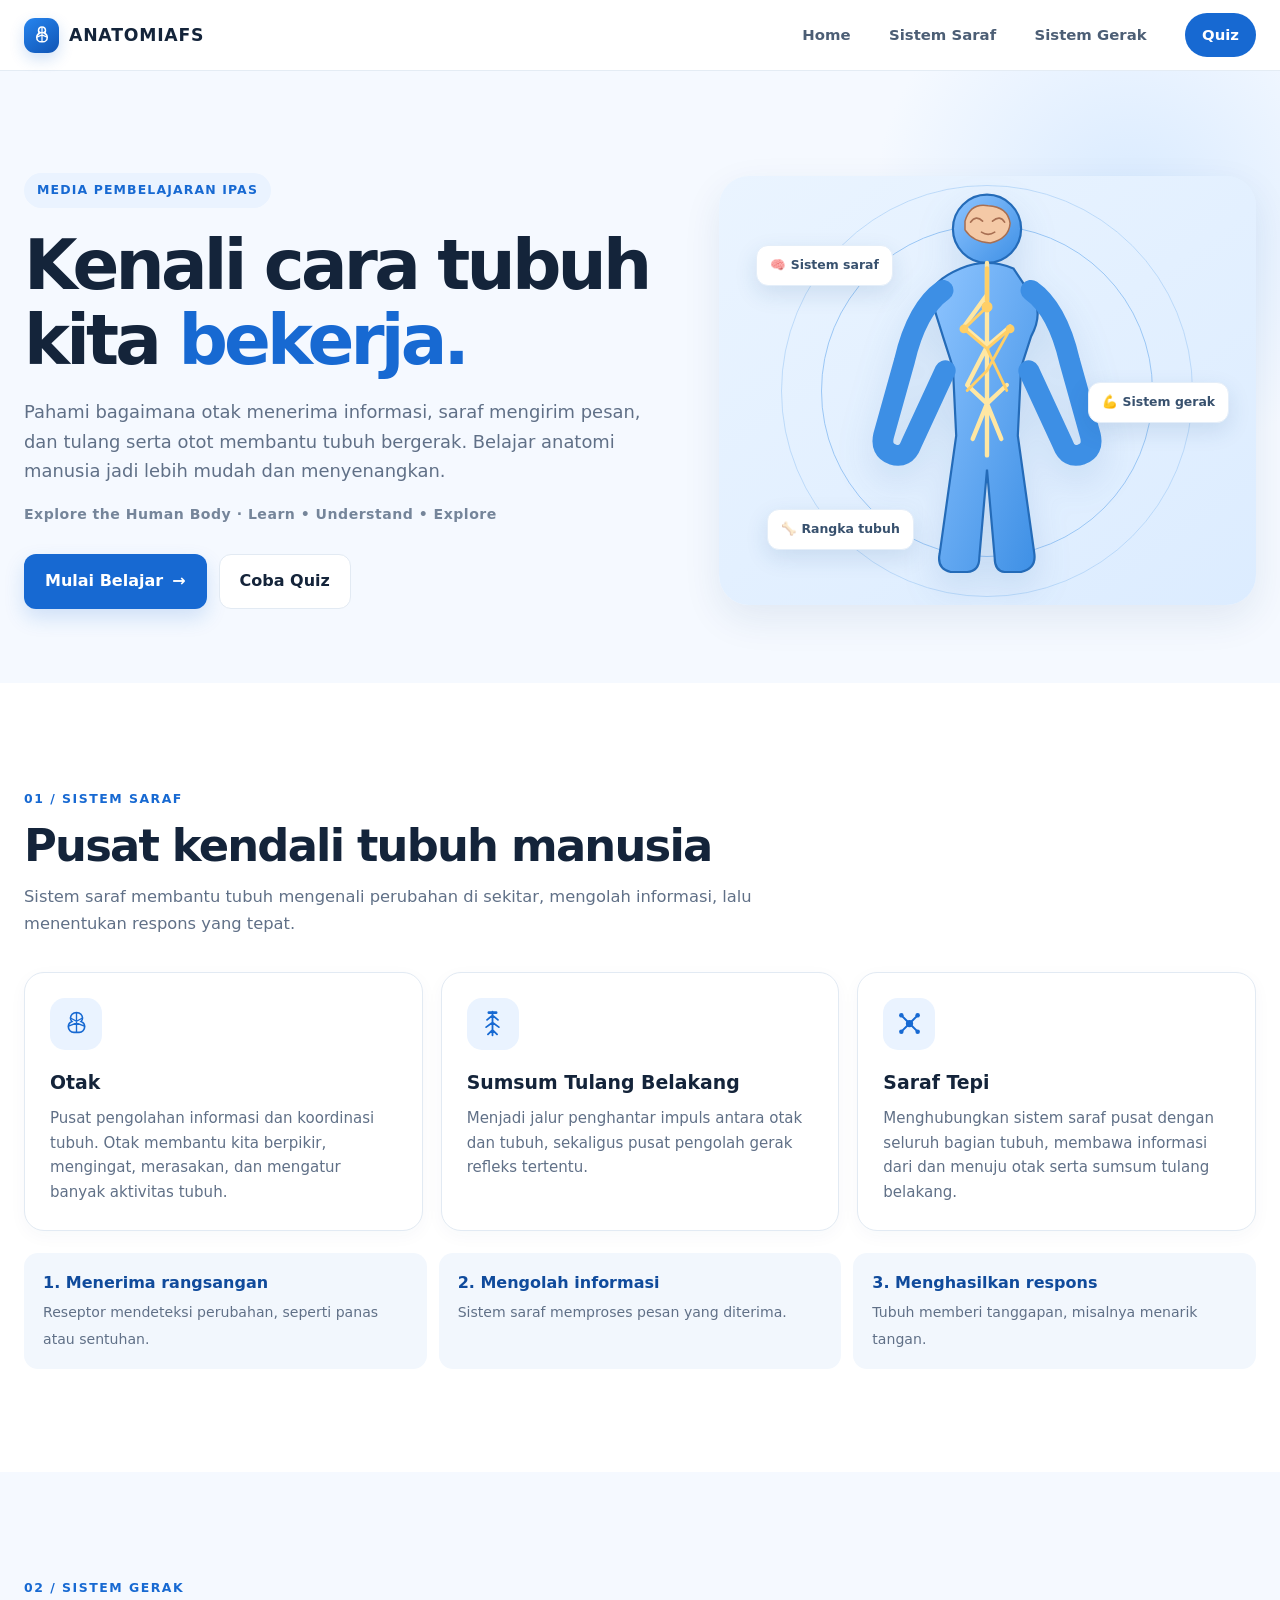
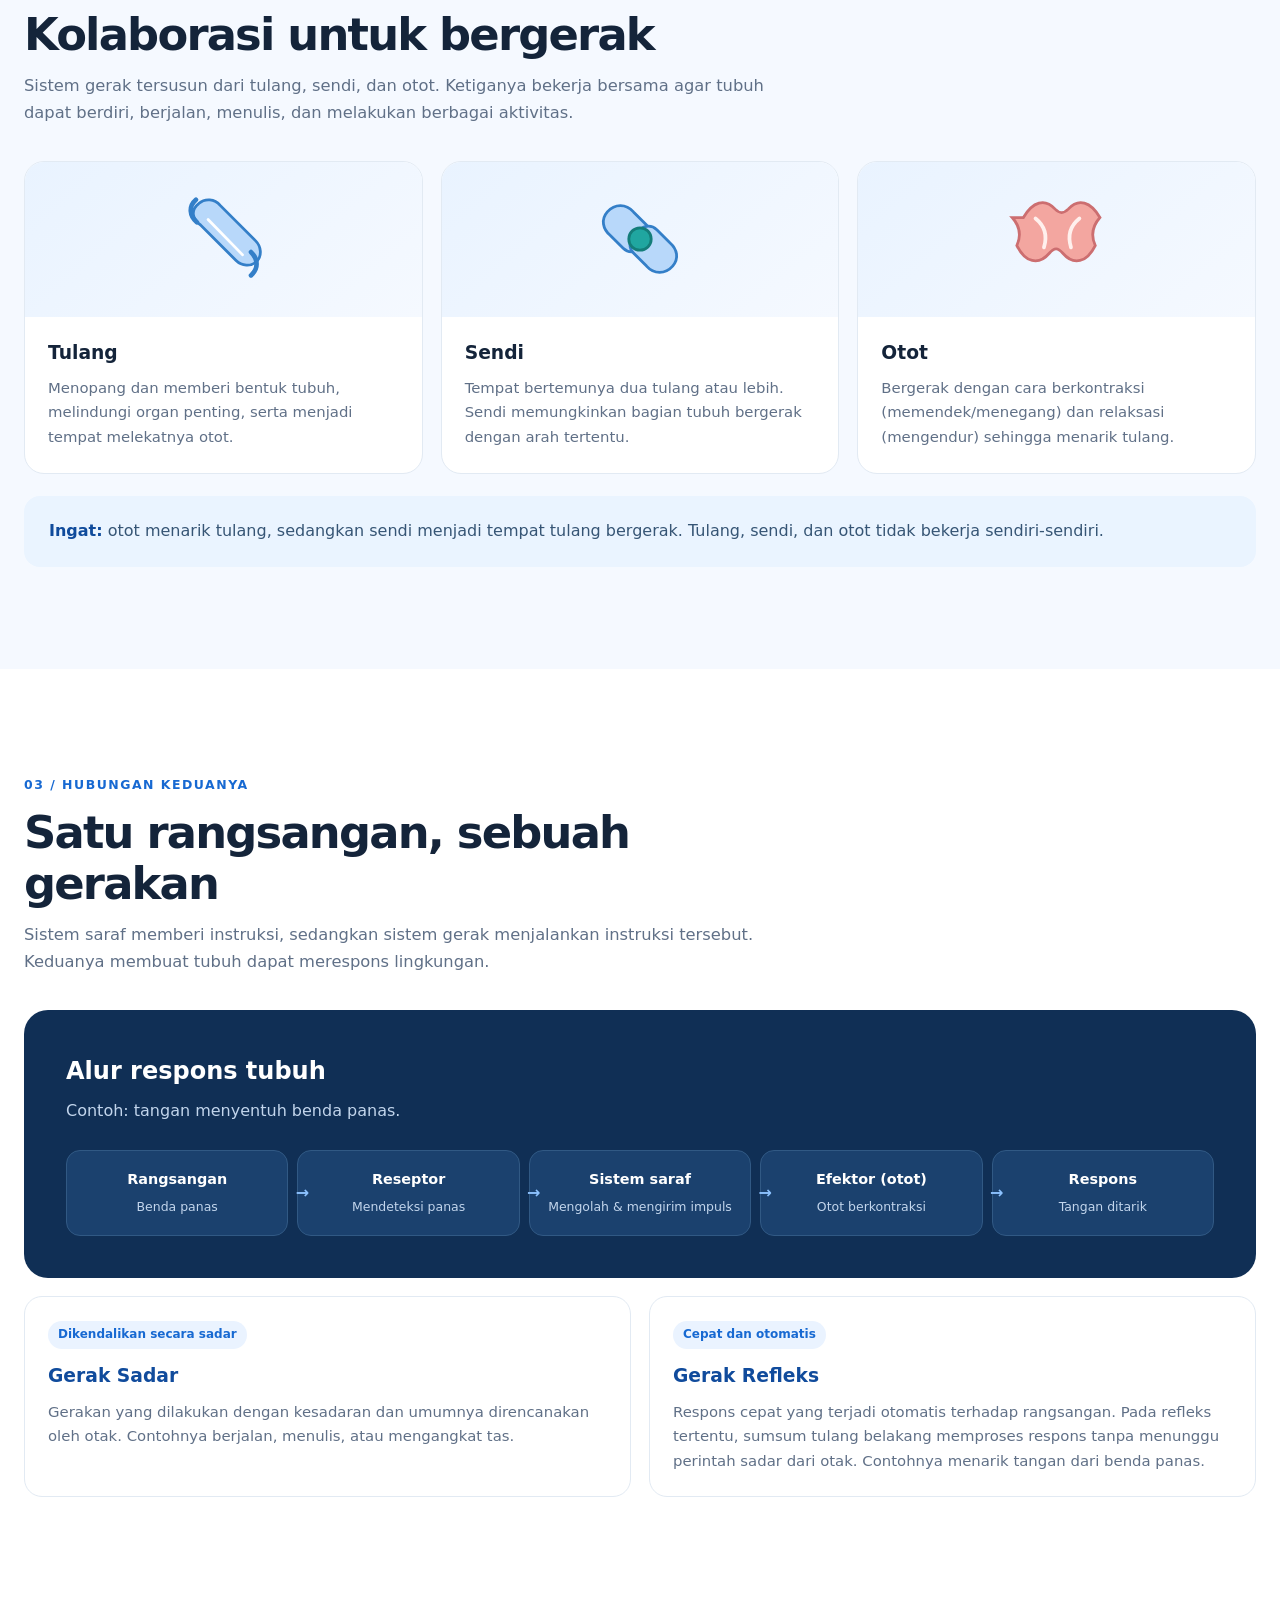
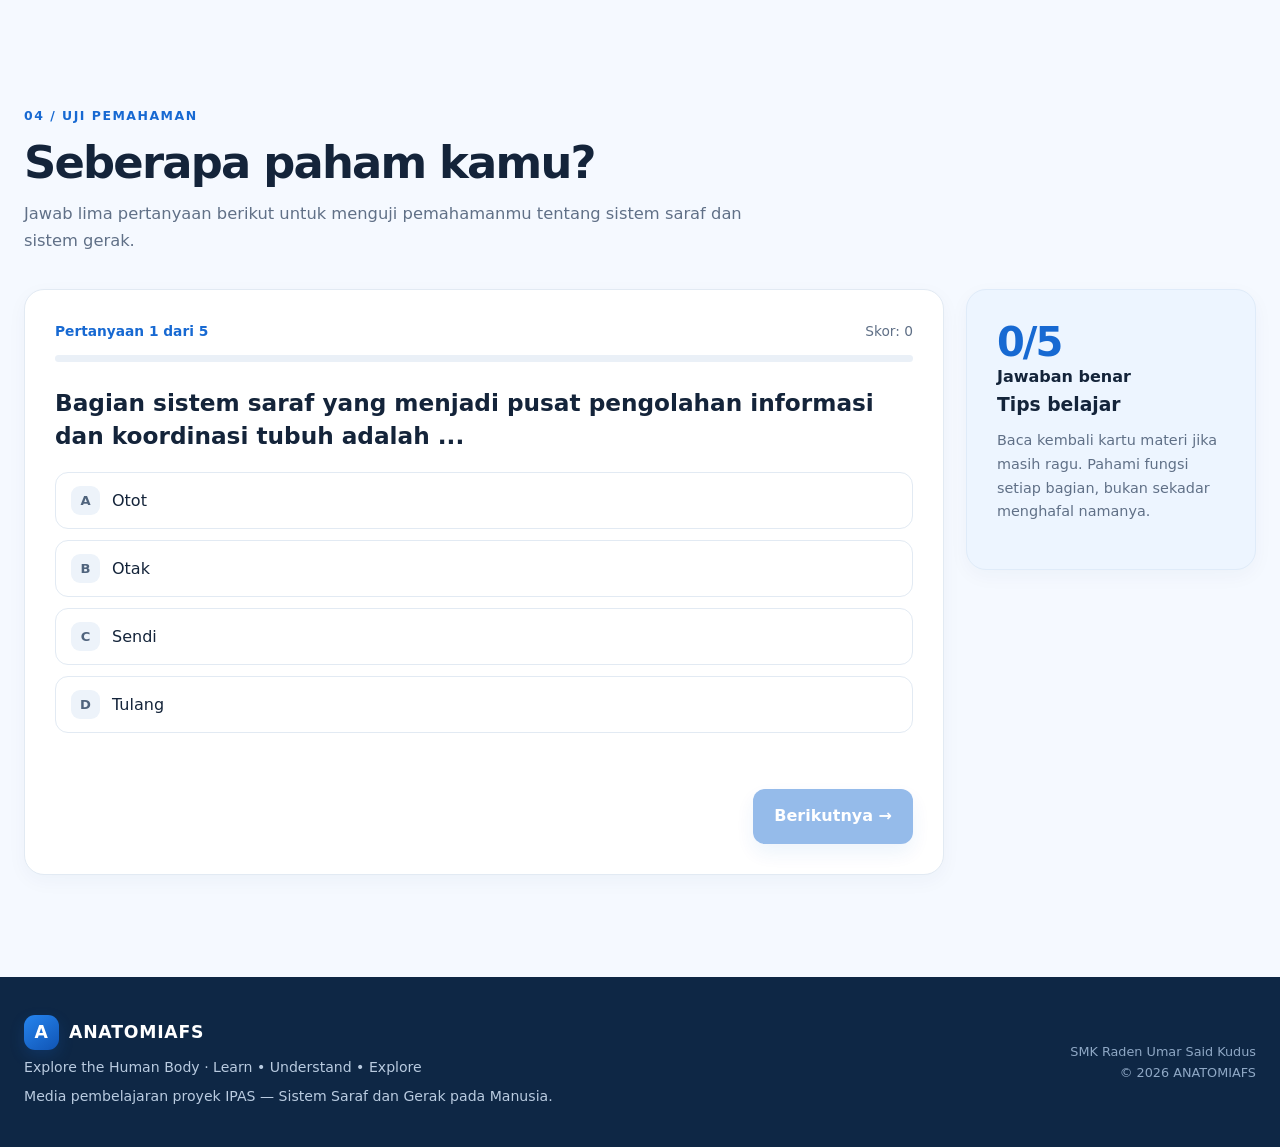
==== index.html @ 5413c6b2 "Rename anatomiafs.html to index.html" ====
<!DOCTYPE html>
<html lang="id">
<head>
  <meta charset="UTF-8">
  <meta name="viewport" content="width=device-width, initial-scale=1.0">
  <meta name="theme-color" content="#f5f9ff">
  <meta name="description" content="ANATOMIAFS — media pembelajaran interaktif IPAS tentang sistem saraf dan sistem gerak manusia.">
  <title>ANATOMIAFS — Explore the Human Body</title>
  <style>
    :root {
      --blue: #1769d2;
      --blue-dark: #104b9c;
      --blue-soft: #eaf3ff;
      --ink: #14243a;
      --muted: #607087;
      --line: #e2eaf3;
      --paper: #ffffff;
      --bg: #f5f9ff;
      --teal: #20a6a0;
      --shadow: 0 14px 38px rgba(27, 69, 119, .09);
      --radius: 20px;
      --max: 1440px;
    }
    * { box-sizing: border-box; }
    html { scroll-behavior: smooth; scroll-padding-top: 86px; }
    body {
      margin: 0; color: var(--ink); background: var(--bg);
      font-family: Inter, ui-sans-serif, system-ui, -apple-system, BlinkMacSystemFont, "Segoe UI", sans-serif;
      line-height: 1.65; overflow-x: hidden;
    }
    a { color: inherit; text-decoration: none; }
    button { font: inherit; }
    .site-header {
      position: sticky; top: 0; z-index: 50; background: rgba(255,255,255,.94);
      border-bottom: 1px solid rgba(226,234,243,.9); backdrop-filter: blur(14px);
    }
    .nav-wrap {
      width: min(100% - 48px, var(--max)); min-height: 70px; margin: auto;
      display: flex; align-items: center; justify-content: space-between; gap: 24px;
    }
    .brand { display: inline-flex; align-items: center; gap: 10px; font-weight: 850; letter-spacing: .045em; font-size: 1.08rem; }
    .brand-mark {
      width: 35px; height: 35px; display: grid; place-items: center; border-radius: 11px;
      color: white; background: linear-gradient(145deg, #2685ef, #1054b4); box-shadow: 0 6px 15px #1769d233;
    }
    .brand-mark svg { width: 22px; height: 22px; }
    .nav-links { display: flex; align-items: center; gap: clamp(18px, 3vw, 42px); }
    .nav-links a { color: #4c5e75; font-size: .93rem; font-weight: 650; transition: color .2s; }
    .nav-links a:hover, .nav-links a:focus-visible { color: var(--blue); }
    .nav-cta { padding: 10px 17px; border-radius: 999px; color: white !important; background: var(--blue); }
    .menu-toggle {
      display: none; border: 1px solid var(--line); background: white; color: var(--ink);
      width: 42px; height: 42px; border-radius: 12px; cursor: pointer; font-size: 1.25rem;
    }
    .container { width: min(100% - 48px, var(--max)); margin-inline: auto; }
    .hero { padding: clamp(54px, 8vw, 112px) 0 74px; position: relative; overflow: hidden; }
    .hero::before {
      content: ""; position: absolute; width: 520px; height: 520px; border-radius: 50%;
      background: radial-gradient(circle, #d8eaff 0%, rgba(216,234,255,0) 70%);
      right: -110px; top: -120px; pointer-events: none;
    }
    .hero-grid { display: grid; grid-template-columns: minmax(0, 1.08fr) minmax(340px, .92fr); gap: clamp(28px, 5vw, 76px); align-items: center; position: relative; }
    .eyebrow { display: inline-flex; align-items: center; gap: 8px; color: var(--blue); background: var(--blue-soft); padding: 7px 13px; border-radius: 999px; font-size: .78rem; font-weight: 800; letter-spacing: .09em; text-transform: uppercase; }
    .hero h1 { font-size: clamp(2.55rem, 5.4vw, 5rem); line-height: 1.08; letter-spacing: -.055em; margin: 20px 0 20px; max-width: 780px; }
    .hero h1 span { color: var(--blue); }
    .hero-copy { color: var(--muted); font-size: clamp(1rem, 1.4vw, 1.13rem); max-width: 650px; margin: 0; }
    .tagline { margin: 17px 0 28px; color: #75859a; font-weight: 700; letter-spacing: .035em; font-size: .88rem; }
    .actions { display: flex; flex-wrap: wrap; gap: 12px; }
    .btn { display: inline-flex; justify-content: center; align-items: center; gap: 9px; padding: 13px 20px; border-radius: 12px; font-weight: 750; border: 1px solid transparent; cursor: pointer; transition: transform .2s, box-shadow .2s, background .2s; }
    .btn:hover { transform: translateY(-2px); }
    .btn-primary { background: var(--blue); color: white; box-shadow: 0 9px 20px #1769d22b; }
    .btn-primary:hover { background: var(--blue-dark); box-shadow: 0 12px 24px #1769d238; }
    .btn-outline { background: white; border-color: var(--line); color: var(--ink); }
    .hero-art {
      min-height: 410px; border-radius: 30px; background: linear-gradient(145deg, #eaf4ff, #dcecff);
      display: grid; place-items: center; position: relative; overflow: hidden; box-shadow: var(--shadow);
    }
    .hero-art::before, .hero-art::after { content: ""; position: absolute; border: 1px solid #9bc7f5; border-radius: 50%; }
    .hero-art::before { width: 330px; height: 330px; }
    .hero-art::after { width: 410px; height: 410px; opacity: .55; }
    .human-svg { width: min(78%, 330px); height: auto; position: relative; z-index: 1; filter: drop-shadow(0 15px 18px #2468a526); }
    .art-label { position: absolute; z-index: 2; background: white; border: 1px solid #e4eef9; padding: 9px 13px; border-radius: 12px; box-shadow: 0 8px 22px #174c8420; font-size: .78rem; font-weight: 750; color: #38516e; }
    .art-label.one { top: 16%; left: 7%; } .art-label.two { right: 5%; top: 48%; } .art-label.three { left: 9%; bottom: 13%; }
    .section { padding: clamp(64px, 8vw, 104px) 0; }
    .section-white { background: white; }
    .section-head { max-width: 760px; margin-bottom: 34px; }
    .kicker { color: var(--blue); font-size: .78rem; font-weight: 850; letter-spacing: .12em; text-transform: uppercase; }
    h2 { margin: 9px 0 12px; font-size: clamp(2rem, 3.5vw, 3.15rem); line-height: 1.15; letter-spacing: -.04em; }
    .section-head p { margin: 0; color: var(--muted); font-size: 1.02rem; }
    .cards { display: grid; grid-template-columns: repeat(3, minmax(0, 1fr)); gap: 18px; }
    .info-card {
      background: white; border: 1px solid var(--line); border-radius: var(--radius); padding: 25px;
      box-shadow: 0 5px 18px rgba(24,63,105,.035); transition: transform .22s, box-shadow .22s, border-color .22s;
    }
    .info-card:hover { transform: translateY(-5px); box-shadow: var(--shadow); border-color: #c7ddf7; }
    .icon-box { width: 52px; height: 52px; border-radius: 15px; display: grid; place-items: center; background: var(--blue-soft); color: var(--blue); margin-bottom: 17px; }
    .icon-box svg { width: 29px; height: 29px; }
    .info-card h3 { margin: 0 0 8px; font-size: 1.18rem; }
    .info-card p { color: var(--muted); margin: 0; font-size: .94rem; }
    .fact-strip { display: grid; grid-template-columns: repeat(3, 1fr); gap: 12px; margin-top: 22px; }
    .fact { background: #f2f7fd; padding: 17px 19px; border-radius: 14px; }
    .fact strong { display: block; color: var(--blue-dark); margin-bottom: 3px; }
    .fact span { color: var(--muted); font-size: .88rem; }
    .split { display: grid; grid-template-columns: .85fr 1.15fr; gap: clamp(28px, 5vw, 70px); align-items: center; }
    .note-panel { background: linear-gradient(145deg, #145fbd, #0f438c); color: white; border-radius: 24px; padding: clamp(25px, 4vw, 42px); position: relative; overflow: hidden; }
    .note-panel::after { content: "✳"; position: absolute; right: 16px; bottom: -48px; font-size: 11rem; color: #ffffff12; }
    .note-panel h3 { font-size: 1.55rem; margin: 0 0 12px; position: relative; z-index: 1; }
    .note-panel p { color: #d8e9ff; margin: 0; position: relative; z-index: 1; }
    .mini-list { list-style: none; margin: 22px 0 0; padding: 0; display: grid; gap: 12px; position: relative; z-index: 1; }
    .mini-list li { display: flex; gap: 10px; align-items: flex-start; color: #eff7ff; font-size: .93rem; }
    .check { display: inline-grid; place-items: center; flex: 0 0 22px; height: 22px; border-radius: 50%; color: #104b9c; background: #bfe0ff; font-size: .8rem; font-weight: 900; }
    .system-visual { background: #f0f6fd; border: 1px solid #e1ebf6; border-radius: 24px; padding: clamp(18px, 3vw, 30px); }
    .system-visual h3 { margin: 0 0 18px; }
    .flow-steps { display: grid; grid-template-columns: repeat(3, 1fr); gap: 10px; }
    .flow-step { background: white; border-radius: 14px; padding: 16px 12px; text-align: center; border: 1px solid #e0eaf5; }
    .flow-step b { display: block; color: var(--blue-dark); font-size: .94rem; }
    .flow-step span { display: block; color: var(--muted); font-size: .8rem; margin-top: 4px; }
    .arrow-line { text-align: center; color: #75a9e4; font-size: 1.4rem; line-height: 1.3; }
    .movement-grid { display: grid; grid-template-columns: repeat(3, minmax(0, 1fr)); gap: 18px; }
    .movement-card { overflow: hidden; background: white; border: 1px solid var(--line); border-radius: var(--radius); }
    .movement-art { min-height: 155px; display: grid; place-items: center; background: linear-gradient(140deg, #e9f3ff, #f5f9ff); }
    .movement-art svg { width: 112px; height: 112px; }
    .movement-body { padding: 21px 23px 24px; }
    .movement-body h3 { margin: 0 0 7px; }
    .movement-body p { margin: 0; color: var(--muted); font-size: .93rem; }
    .cooperation { margin-top: 22px; padding: 22px 25px; border-radius: 16px; background: #eaf4ff; color: #365575; }
    .cooperation strong { color: var(--blue-dark); }
    .pathway { background: #102f55; color: white; border-radius: 24px; padding: clamp(24px, 4vw, 42px); overflow: hidden; }
    .pathway h3 { margin: 0 0 7px; font-size: 1.5rem; }
    .pathway > p { margin: 0 0 25px; color: #c2d5ec; }
    .pathway-flow { display: grid; grid-template-columns: repeat(5, minmax(0, 1fr)); gap: 9px; align-items: stretch; }
    .path-node { background: #1b416e; border: 1px solid #315984; padding: 17px 12px; border-radius: 14px; text-align: center; position: relative; }
    .path-node:not(:last-child)::after { content: "→"; position: absolute; right: -15px; top: 50%; transform: translate(50%,-50%); z-index: 2; color: #8dc2ff; font-weight: 900; }
    .path-node b { display: block; color: #fff; font-size: .9rem; }
    .path-node span { display: block; color: #c2d5ec; font-size: .78rem; margin-top: 6px; }
    .motion-types { display: grid; grid-template-columns: 1fr 1fr; gap: 18px; margin-top: 18px; }
    .motion-card { background: white; border: 1px solid var(--line); border-radius: 18px; padding: 23px; }
    .motion-card h3 { margin: 0 0 8px; color: var(--blue-dark); }
    .motion-card p { margin: 0; color: var(--muted); font-size: .93rem; }
    .motion-card .label { display: inline-block; font-size: .75rem; color: var(--blue); background: var(--blue-soft); border-radius: 99px; padding: 4px 10px; font-weight: 800; margin-bottom: 12px; }
    .quiz-shell { display: grid; grid-template-columns: minmax(0, 1fr) 290px; gap: 22px; align-items: start; }
    .quiz-main, .quiz-aside { background: white; border: 1px solid var(--line); border-radius: 20px; padding: clamp(20px, 3vw, 30px); box-shadow: 0 6px 20px rgba(24,63,105,.04); }
    .quiz-top { display: flex; justify-content: space-between; gap: 12px; align-items: center; margin-bottom: 13px; }
    .quiz-count { color: var(--blue); font-size: .86rem; font-weight: 800; }
    .quiz-score { color: var(--muted); font-size: .86rem; }
    .progress { height: 7px; background: #eaf0f7; border-radius: 99px; overflow: hidden; margin-bottom: 25px; }
    .progress-bar { width: 0; height: 100%; background: linear-gradient(90deg, #1769d2, #20a6a0); transition: width .3s; }
    .question { font-size: clamp(1.15rem, 2vw, 1.45rem); line-height: 1.4; margin: 0 0 20px; }
    .answers { display: grid; gap: 11px; }
    .answer-btn { width: 100%; display: flex; align-items: center; gap: 12px; text-align: left; padding: 13px 15px; border: 1px solid var(--line); border-radius: 13px; background: white; color: var(--ink); cursor: pointer; transition: border .2s, background .2s; }
    .answer-btn:hover:not(:disabled) { border-color: #8db9ed; background: #f7fbff; }
    .answer-letter { width: 29px; height: 29px; display: grid; place-items: center; border-radius: 9px; background: #edf3fa; color: #50647d; font-size: .82rem; font-weight: 850; flex: 0 0 29px; }
    .answer-btn.correct { border-color: #36a878; background: #effaf4; }
    .answer-btn.correct .answer-letter { background: #d2f2df; color: #16794d; }
    .answer-btn.wrong { border-color: #e17b7b; background: #fff4f3; }
    .answer-btn.wrong .answer-letter { background: #ffe0dc; color: #a93e36; }
    .feedback { min-height: 28px; margin: 14px 0 4px; font-size: .9rem; font-weight: 700; }
    .feedback.good { color: #168251; } .feedback.bad { color: #b44b43; }
    .quiz-controls { display: flex; justify-content: flex-end; margin-top: 14px; }
    .quiz-controls button:disabled { opacity: .45; cursor: not-allowed; transform: none; }
    .quiz-aside { background: #edf5ff; border-color: #dfebf9; }
    .quiz-aside h3 { margin: 0 0 8px; }
    .quiz-aside p { color: var(--muted); font-size: .9rem; margin: 0 0 15px; }
    .score-big { color: var(--blue); font-size: 2.5rem; line-height: 1.1; font-weight: 850; letter-spacing: -.05em; }
    .result { text-align: center; padding: 20px 0 8px; }
    .result .score-big { font-size: 3.4rem; margin: 10px 0; }
    .result p { color: var(--muted); }
    .hidden { display: none !important; }
    footer { background: #0e2745; color: white; padding: 38px 0; }
    .footer-inner { display: flex; align-items: center; justify-content: space-between; gap: 24px; }
    footer .brand { color: white; }
    footer p { color: #b9cbe0; margin: 6px 0 0; font-size: .88rem; }
    .copyright { color: #8fa8c5; font-size: .8rem; text-align: right; }
    .reveal { opacity: 0; transform: translateY(18px); transition: opacity .6s ease, transform .6s ease; }
    .reveal.visible { opacity: 1; transform: translateY(0); }
    :focus-visible { outline: 3px solid #84baff; outline-offset: 3px; }
    @media (max-width: 900px) {
      .hero-grid, .split { grid-template-columns: 1fr 1fr; gap: 28px; }
      .hero-art { min-height: 350px; }
      .cards, .movement-grid { grid-template-columns: repeat(2, minmax(0,1fr)); }
      .quiz-shell { grid-template-columns: 1fr; }
      .quiz-aside { display: grid; grid-template-columns: auto 1fr; gap: 18px; align-items: center; }
      .quiz-aside p { margin: 0; }
    }
    @media (max-width: 680px) {
      html { scroll-padding-top: 72px; }
      .nav-wrap, .container { width: min(100% - 34px, var(--max)); }
      .nav-wrap { min-height: 64px; }
      .menu-toggle { display: grid; place-items: center; }
      .nav-links {
        display: none; position: absolute; top: 64px; left: 0; right: 0; padding: 12px 17px 18px;
        background: white; border-bottom: 1px solid var(--line); box-shadow: 0 12px 20px #102f5510;
        flex-direction: column; align-items: stretch; gap: 2px;
      }
      .nav-links.open { display: flex; }
      .nav-links a { padding: 11px 10px; border-radius: 9px; }
      .nav-links a:hover { background: #f2f7fd; }
      .nav-cta { text-align: center; margin-top: 5px; }
      .hero { padding: 48px 0 56px; }
      .hero-grid, .split { grid-template-columns: 1fr; }
      .hero h1 { font-size: clamp(2.5rem, 12vw, 3.65rem); }
      .hero-art { min-height: 320px; }
      .human-svg { width: min(68%, 265px); }
      .hero-art::before { width: 260px; height: 260px; }
      .hero-art::after { width: 330px; height: 330px; }
      .art-label { font-size: .7rem; padding: 7px 10px; }
      .cards, .movement-grid { grid-template-columns: 1fr; }
      .fact-strip { grid-template-columns: 1fr; }
      .flow-steps { grid-template-columns: 1fr; }
      .arrow-line { transform: rotate(90deg); }
      .pathway-flow { grid-template-columns: 1fr; }
      .path-node:not(:last-child)::after { content: "↓"; right: 50%; top: auto; bottom: -19px; transform: translateX(50%); }
      .motion-types { grid-template-columns: 1fr; }
      .quiz-aside { grid-template-columns: 1fr; }
      .footer-inner { align-items: flex-start; flex-direction: column; }
      .copyright { text-align: left; }
    }
    @media (prefers-reduced-motion: reduce) {
      *, *::before, *::after { scroll-behavior: auto !important; transition-duration: .01ms !important; animation-duration: .01ms !important; }
      .reveal { opacity: 1; transform: none; }
    }
  </style>
</head>
<body>
  <header class="site-header">
    <div class="nav-wrap">
      <a class="brand" href="#home" aria-label="ANATOMIAFS, kembali ke beranda">
        <span class="brand-mark" aria-hidden="true">
          <svg viewBox="0 0 24 24" fill="none"><path d="M12 3.2c-2.4 0-3.8 1.8-3.8 4.1 0 1.1.4 2 1.1 2.7-1.8.8-3 2.5-3 4.6 0 2.7 2.1 4.8 4.7 4.8h2c2.6 0 4.7-2.1 4.7-4.8 0-2.1-1.2-3.8-3-4.6.7-.7 1.1-1.6 1.1-2.7 0-2.3-1.4-4.1-3.8-4.1Z" stroke="currentColor" stroke-width="1.7"/><path d="M12 4v15M8.4 8.2l3.6 2 3.6-2M7.1 14l4.9-2.2 4.9 2.2" stroke="currentColor" stroke-width="1.35" stroke-linecap="round"/></svg>
        </span>
        ANATOMIAFS
      </a>
      <button class="menu-toggle" id="menuToggle" aria-label="Buka menu navigasi" aria-expanded="false" aria-controls="navLinks">☰</button>
      <nav class="nav-links" id="navLinks" aria-label="Navigasi utama">
        <a href="#home">Home</a>
        <a href="#saraf">Sistem Saraf</a>
        <a href="#gerak">Sistem Gerak</a>
        <a class="nav-cta" href="#quiz">Quiz</a>
      </nav>
    </div>
  </header>

  <main>
    <section class="hero" id="home">
      <div class="container hero-grid">
        <div>
          <span class="eyebrow">Media Pembelajaran IPAS</span>
          <h1>Kenali cara tubuh kita <span>bekerja.</span></h1>
          <p class="hero-copy">Pahami bagaimana otak menerima informasi, saraf mengirim pesan, dan tulang serta otot membantu tubuh bergerak. Belajar anatomi manusia jadi lebih mudah dan menyenangkan.</p>
          <p class="tagline">Explore the Human Body <span aria-hidden="true">·</span> Learn • Understand • Explore</p>
          <div class="actions">
            <a class="btn btn-primary" href="#saraf">Mulai Belajar <span aria-hidden="true">→</span></a>
            <a class="btn btn-outline" href="#quiz">Coba Quiz</a>
          </div>
        </div>
        <div class="hero-art" aria-label="Ilustrasi sederhana tubuh manusia dengan sistem saraf">
          <span class="art-label one">🧠 Sistem saraf</span>
          <span class="art-label two">💪 Sistem gerak</span>
          <span class="art-label three">🦴 Rangka tubuh</span>
          <svg class="human-svg" viewBox="0 0 300 390" role="img" aria-label="Ilustrasi anatomi tubuh manusia">
            <defs>
              <linearGradient id="bodyGrad" x1="0" y1="0" x2="1" y2="1"><stop stop-color="#8fc5ff"/><stop offset="1" stop-color="#3d8fe5"/></linearGradient>
            </defs>
            <circle cx="150" cy="48" r="31" fill="url(#bodyGrad)" stroke="#246bb8" stroke-width="2"/>
            <path d="M126 84 Q150 74 174 84 L192 111 Q201 126 190 146 L181 174 L178 236 L193 343 Q195 357 181 360 L166 360 Q157 359 157 347 L150 267 L143 347 Q143 359 132 360 L117 360 Q104 357 107 343 L122 236 L119 174 L110 146 L99 111 Q98 96 126 84Z" fill="url(#bodyGrad)" stroke="#246bb8" stroke-width="2"/>
            <path d="M110 104 Q86 121 75 168 L56 236 Q53 249 64 253 Q76 257 81 244 L112 177 M190 104 Q214 121 225 168 L244 236 Q247 249 236 253 Q224 257 219 244 L188 177" fill="none" stroke="#3d8fe5" stroke-width="19" stroke-linecap="round"/>
            <path d="M150 79 V254 M150 108 L129 137 L150 155 L171 137 M150 155 L132 190 L150 207 L168 190 M150 207 L137 239 M150 207 L163 239" fill="none" stroke="#ffe7a3" stroke-width="4" stroke-linecap="round" stroke-linejoin="round"/>
            <path d="M130 41 Q135 24 151 27 Q169 28 171 43 Q170 57 153 61 Q137 60 130 49Z" fill="#f4c9a6" stroke="#a86f52" stroke-width="1.4"/>
            <path d="M135 42 Q140 35 146 41 M155 41 Q162 35 166 42 M145 51 Q151 55 157 51" stroke="#a86f52" stroke-width="1.5" fill="none" stroke-linecap="round"/>
            <path d="M150 84 V113" stroke="#ffcf67" stroke-width="4" stroke-linecap="round"/>
            <circle cx="150" cy="119" r="5" fill="#ffcf67"/><circle cx="129" cy="139" r="4" fill="#ffcf67"/><circle cx="171" cy="139" r="4" fill="#ffcf67"/>
            <path d="M150 119 L129 139 L150 157 L171 139 L150 177 L132 195 M150 157 L168 195" fill="none" stroke="#ffcf67" stroke-width="2.6" stroke-linecap="round"/>
          </svg>
        </div>
      </div>
    </section>

    <section class="section section-white" id="saraf">
      <div class="container">
        <div class="section-head reveal">
          <span class="kicker">01 / Sistem saraf</span>
          <h2>Pusat kendali tubuh manusia</h2>
          <p>Sistem saraf membantu tubuh mengenali perubahan di sekitar, mengolah informasi, lalu menentukan respons yang tepat.</p>
        </div>
        <div class="cards">
          <article class="info-card reveal">
            <div class="icon-box"><svg viewBox="0 0 32 32" fill="none"><path d="M16 4c-4.3 0-6.6 3-6.6 6.2 0 1.5.6 2.7 1.6 3.6-2.4 1-4 3.2-4 5.8 0 3.5 2.7 6.2 6.1 6.2h5.8c3.4 0 6.1-2.7 6.1-6.2 0-2.6-1.6-4.8-4-5.8 1-.9 1.6-2.1 1.6-3.6C22.6 7 20.3 4 16 4Z" stroke="currentColor" stroke-width="1.8"/><path d="M16 5v20M10.4 10.5l5.6 3 5.6-3M7.2 19l8.8-3.5 8.8 3.5" stroke="currentColor" stroke-width="1.5" stroke-linecap="round"/></svg></div>
            <h3>Otak</h3>
            <p>Pusat pengolahan informasi dan koordinasi tubuh. Otak membantu kita berpikir, mengingat, merasakan, dan mengatur banyak aktivitas tubuh.</p>
          </article>
          <article class="info-card reveal">
            <div class="icon-box"><svg viewBox="0 0 32 32" fill="none"><path d="M16 3v26M16 7l-6 5m6-5 6 5M16 15l-7 5m7-5 7 5M16 23l-5 5m5-5 5 5" stroke="currentColor" stroke-width="2" stroke-linecap="round"/><path d="M12 4h8" stroke="currentColor" stroke-width="3" stroke-linecap="round"/></svg></div>
            <h3>Sumsum Tulang Belakang</h3>
            <p>Menjadi jalur penghantar impuls antara otak dan tubuh, sekaligus pusat pengolah gerak refleks tertentu.</p>
          </article>
          <article class="info-card reveal">
            <div class="icon-box"><svg viewBox="0 0 32 32" fill="none"><path d="M16 16 7 7m9 9 9-9M16 16 7 25m9-9 9 9" stroke="currentColor" stroke-width="2.2" stroke-linecap="round"/><circle cx="16" cy="16" r="4" fill="currentColor"/><circle cx="7" cy="7" r="2.5" fill="currentColor"/><circle cx="25" cy="7" r="2.5" fill="currentColor"/><circle cx="7" cy="25" r="2.5" fill="currentColor"/><circle cx="25" cy="25" r="2.5" fill="currentColor"/></svg></div>
            <h3>Saraf Tepi</h3>
            <p>Menghubungkan sistem saraf pusat dengan seluruh bagian tubuh, membawa informasi dari dan menuju otak serta sumsum tulang belakang.</p>
          </article>
        </div>
        <div class="fact-strip reveal">
          <div class="fact"><strong>1. Menerima rangsangan</strong><span>Reseptor mendeteksi perubahan, seperti panas atau sentuhan.</span></div>
          <div class="fact"><strong>2. Mengolah informasi</strong><span>Sistem saraf memproses pesan yang diterima.</span></div>
          <div class="fact"><strong>3. Menghasilkan respons</strong><span>Tubuh memberi tanggapan, misalnya menarik tangan.</span></div>
        </div>
      </div>
    </section>

    <section class="section" id="gerak">
      <div class="container">
        <div class="section-head reveal">
          <span class="kicker">02 / Sistem gerak</span>
          <h2>Kolaborasi untuk bergerak</h2>
          <p>Sistem gerak tersusun dari tulang, sendi, dan otot. Ketiganya bekerja bersama agar tubuh dapat berdiri, berjalan, menulis, dan melakukan berbagai aktivitas.</p>
        </div>
        <div class="movement-grid">
          <article class="movement-card reveal">
            <div class="movement-art"><svg viewBox="0 0 120 120" fill="none" aria-hidden="true"><path d="M34 22c-9 7-7 17 2 23l38 38c6 6 16 7 22 1 6-6 5-16-1-22L57 24c-6-7-16-8-23-2Z" fill="#b8d8fa" stroke="#347fc8" stroke-width="3"/><path d="M31 18c-8 7-7 17 1 24m58 57c8-7 8-17 0-25" stroke="#347fc8" stroke-width="5" stroke-linecap="round"/><path d="m44 39 37 38" stroke="#fff" stroke-width="3" stroke-linecap="round"/></svg></div>
            <div class="movement-body"><h3>Tulang</h3><p>Menopang dan memberi bentuk tubuh, melindungi organ penting, serta menjadi tempat melekatnya otot.</p></div>
          </article>
          <article class="movement-card reveal">
            <div class="movement-art"><svg viewBox="0 0 120 120" fill="none" aria-hidden="true"><path d="M25 31c8-9 20-9 28 0l14 14c5 5 5 13 0 18l-7 7c-5 5-13 5-18 0L28 56c-8-7-10-17-3-25Z" fill="#b8d8fa" stroke="#347fc8" stroke-width="3"/><path d="M95 89c-8 9-20 9-28 0L53 75c-5-5-5-13 0-18l7-7c5-5 13-5 18 0l14 14c8 7 10 17 3 25Z" fill="#b8d8fa" stroke="#347fc8" stroke-width="3"/><circle cx="60" cy="60" r="12" fill="#20a6a0" stroke="#147d79" stroke-width="3"/></svg></div>
            <div class="movement-body"><h3>Sendi</h3><p>Tempat bertemunya dua tulang atau lebih. Sendi memungkinkan bagian tubuh bergerak dengan arah tertentu.</p></div>
          </article>
          <article class="movement-card reveal">
            <div class="movement-art"><svg viewBox="0 0 120 120" fill="none" aria-hidden="true"><path d="M24 37c10-17 23-21 34-9 5 5 9 5 14 0 11-12 24-8 34 9-8 9-10 19-5 30-9 18-23 22-35 8-5-6-9-6-14 0-12 14-26 10-35-8 5-11 3-21-5-30Z" fill="#f3a6a0" stroke="#cc6e70" stroke-width="3"/><path d="M37 38c10 8 13 18 9 31m38-31c-10 8-13 18-9 31" stroke="#fff0ed" stroke-width="4" stroke-linecap="round"/></svg></div>
            <div class="movement-body"><h3>Otot</h3><p>Bergerak dengan cara berkontraksi (memendek/menegang) dan relaksasi (mengendur) sehingga menarik tulang.</p></div>
          </article>
        </div>
        <div class="cooperation reveal"><strong>Ingat:</strong> otot menarik tulang, sedangkan sendi menjadi tempat tulang bergerak. Tulang, sendi, dan otot tidak bekerja sendiri-sendiri.</div>
      </div>
    </section>

    <section class="section section-white" id="hubungan">
      <div class="container">
        <div class="section-head reveal">
          <span class="kicker">03 / Hubungan keduanya</span>
          <h2>Satu rangsangan, sebuah gerakan</h2>
          <p>Sistem saraf memberi instruksi, sedangkan sistem gerak menjalankan instruksi tersebut. Keduanya membuat tubuh dapat merespons lingkungan.</p>
        </div>
        <div class="pathway reveal">
          <h3>Alur respons tubuh</h3>
          <p>Contoh: tangan menyentuh benda panas.</p>
          <div class="pathway-flow">
            <div class="path-node"><b>Rangsangan</b><span>Benda panas</span></div>
            <div class="path-node"><b>Reseptor</b><span>Mendeteksi panas</span></div>
            <div class="path-node"><b>Sistem saraf</b><span>Mengolah & mengirim impuls</span></div>
            <div class="path-node"><b>Efektor (otot)</b><span>Otot berkontraksi</span></div>
            <div class="path-node"><b>Respons</b><span>Tangan ditarik</span></div>
          </div>
        </div>
        <div class="motion-types">
          <article class="motion-card reveal">
            <span class="label">Dikendalikan secara sadar</span>
            <h3>Gerak Sadar</h3>
            <p>Gerakan yang dilakukan dengan kesadaran dan umumnya direncanakan oleh otak. Contohnya berjalan, menulis, atau mengangkat tas.</p>
          </article>
          <article class="motion-card reveal">
            <span class="label">Cepat dan otomatis</span>
            <h3>Gerak Refleks</h3>
            <p>Respons cepat yang terjadi otomatis terhadap rangsangan. Pada refleks tertentu, sumsum tulang belakang memproses respons tanpa menunggu perintah sadar dari otak. Contohnya menarik tangan dari benda panas.</p>
          </article>
        </div>
      </div>
    </section>

    <section class="section" id="quiz">
      <div class="container">
        <div class="section-head reveal">
          <span class="kicker">04 / Uji pemahaman</span>
          <h2>Seberapa paham kamu?</h2>
          <p>Jawab lima pertanyaan berikut untuk menguji pemahamanmu tentang sistem saraf dan sistem gerak.</p>
        </div>
        <div class="quiz-shell reveal">
          <div class="quiz-main">
            <div id="quizGame">
              <div class="quiz-top"><span class="quiz-count" id="questionCount">Pertanyaan 1 dari 5</span><span class="quiz-score" id="liveScore">Skor: 0</span></div>
              <div class="progress"><div class="progress-bar" id="progressBar"></div></div>
              <h3 class="question" id="questionText">Memuat pertanyaan...</h3>
              <div class="answers" id="answerList"></div>
              <div class="feedback" id="feedback" aria-live="polite"></div>
              <div class="quiz-controls"><button class="btn btn-primary" id="nextButton" disabled>Berikutnya →</button></div>
            </div>
            <div class="result hidden" id="quizResult" aria-live="polite">
              <span class="eyebrow">Quiz selesai</span>
              <div class="score-big" id="finalScore">0/5</div>
              <h3 id="resultTitle">Bagus!</h3>
              <p id="resultText">Kamu sudah menyelesaikan quiz.</p>
              <button class="btn btn-primary" id="restartButton">Ulangi Quiz ↻</button>
            </div>
          </div>
          <aside class="quiz-aside">
            <div><div class="score-big" id="asideScore">0/5</div><strong>Jawaban benar</strong></div>
            <div><h3>Tips belajar</h3><p>Baca kembali kartu materi jika masih ragu. Pahami fungsi setiap bagian, bukan sekadar menghafal namanya.</p></div>
          </aside>
        </div>
      </div>
    </section>
  </main>

  <footer>
    <div class="container footer-inner">
      <div>
        <a class="brand" href="#home"><span class="brand-mark" aria-hidden="true">A</span> ANATOMIAFS</a>
        <p>Explore the Human Body · Learn • Understand • Explore</p>
        <p>Media pembelajaran proyek IPAS — Sistem Saraf dan Gerak pada Manusia.</p>
      </div>
      <div class="copyright">SMK Raden Umar Said Kudus<br>© <span id="year"></span> ANATOMIAFS</div>
    </div>
  </footer>

  <script>
    (function () {
      "use strict";

      // Navigasi mobile
      const menuToggle = document.getElementById("menuToggle");
      const navLinks = document.getElementById("navLinks");
      menuToggle.addEventListener("click", function () {
        const isOpen = navLinks.classList.toggle("open");
        menuToggle.setAttribute("aria-expanded", String(isOpen));
        menuToggle.textContent = isOpen ? "×" : "☰";
        menuToggle.setAttribute("aria-label", isOpen ? "Tutup menu navigasi" : "Buka menu navigasi");
      });
      navLinks.querySelectorAll("a").forEach(function (link) {
        link.addEventListener("click", function () {
          navLinks.classList.remove("open");
          menuToggle.setAttribute("aria-expanded", "false");
          menuToggle.textContent = "☰";
          menuToggle.setAttribute("aria-label", "Buka menu navigasi");
        });
      });

      // Animasi masuk yang tetap ramah bagi pengguna yang mengurangi animasi
      const revealItems = document.querySelectorAll(".reveal");
      if ("IntersectionObserver" in window && !window.matchMedia("(prefers-reduced-motion: reduce)").matches) {
        const observer = new IntersectionObserver(function (entries, obs) {
          entries.forEach(function (entry) {
            if (entry.isIntersecting) {
              entry.target.classList.add("visible");
              obs.unobserve(entry.target);
            }
          });
        }, { threshold: 0.12 });
        revealItems.forEach(function (item) { observer.observe(item); });
      } else {
        revealItems.forEach(function (item) { item.classList.add("visible"); });
      }

      // Bank soal quiz — ubah atau tambah objek soal di bagian ini bila diperlukan.
      const questions = [
        {
          question: "Bagian sistem saraf yang menjadi pusat pengolahan informasi dan koordinasi tubuh adalah ...",
          answers: ["Otot", "Otak", "Sendi", "Tulang"],
          correct: 1,
          explanation: "Otak mengolah informasi dan mengoordinasikan berbagai aktivitas tubuh."
        },
        {
          question: "Apa fungsi utama sumsum tulang belakang?",
          answers: ["Menghasilkan sel darah", "Menghubungkan tulang", "Menghantarkan impuls dan menjadi pusat refleks tertentu", "Menggerakkan sendi secara langsung"],
          correct: 2,
          explanation: "Sumsum tulang belakang menghantarkan impuls saraf dan memproses beberapa gerak refleks."
        },
        {
          question: "Komponen sistem gerak yang menghubungkan tulang dengan tulang adalah ...",
          answers: ["Sendi", "Saraf tepi", "Otak", "Reseptor"],
          correct: 0,
          explanation: "Sendi merupakan tempat bertemunya dua tulang atau lebih dan memungkinkan gerakan."
        },
        {
          question: "Bagaimana otot membantu menghasilkan gerakan tubuh?",
          answers: ["Dengan mengirim impuls ke otak", "Dengan berkontraksi dan relaksasi", "Dengan melindungi sumsum tulang belakang", "Dengan menerima rangsangan dari kulit"],
          correct: 1,
          explanation: "Otot menghasilkan gaya melalui kontraksi dan relaksasi, lalu menarik tulang."
        },
        {
          question: "Saat tangan spontan ditarik setelah menyentuh benda panas, gerakan tersebut disebut ...",
          answers: ["Gerak sadar", "Gerak lambat", "Gerak refleks", "Gerak sendi"],
          correct: 2,
          explanation: "Menarik tangan dari benda panas adalah contoh gerak refleks yang cepat dan otomatis."
        }
      ];

      let currentQuestion = 0;
      let score = 0;
      let answered = false;

      const questionCount = document.getElementById("questionCount");
      const liveScore = document.getElementById("liveScore");
      const progressBar = document.getElementById("progressBar");
      const questionText = document.getElementById("questionText");
      const answerList = document.getElementById("answerList");
      const feedback = document.getElementById("feedback");
      const nextButton = document.getElementById("nextButton");
      const quizGame = document.getElementById("quizGame");
      const quizResult = document.getElementById("quizResult");
      const asideScore = document.getElementById("asideScore");

      function renderQuestion() {
        const item = questions[currentQuestion];
        answered = false;
        questionCount.textContent = "Pertanyaan " + (currentQuestion + 1) + " dari " + questions.length;
        liveScore.textContent = "Skor: " + score;
        asideScore.textContent = score + "/" + questions.length;
        progressBar.style.width = (currentQuestion / questions.length * 100) + "%";
        questionText.textContent = item.question;
        feedback.textContent = "";
        feedback.className = "feedback";
        nextButton.disabled = true;
        nextButton.textContent = currentQuestion === questions.length - 1 ? "Lihat Hasil →" : "Berikutnya →";
        answerList.innerHTML = "";

        item.answers.forEach(function (answer, index) {
          const button = document.createElement("button");
          button.type = "button";
          button.className = "answer-btn";
          button.innerHTML = '<span class="answer-letter">' + String.fromCharCode(65 + index) + '</span><span></span>';
          button.querySelector("span:last-child").textContent = answer;
          button.addEventListener("click", function () { chooseAnswer(index, button); });
          answerList.appendChild(button);
        });
      }

      function chooseAnswer(index, selectedButton) {
        if (answered) return;
        answered = true;
        const item = questions[currentQuestion];
        const buttons = answerList.querySelectorAll(".answer-btn");
        buttons.forEach(function (button) { button.disabled = true; });
        if (index === item.correct) {
          score++;
          selectedButton.classList.add("correct");
          feedback.textContent = "Benar! " + item.explanation;
          feedback.classList.add("good");
        } else {
          selectedButton.classList.add("wrong");
          buttons[item.correct].classList.add("correct");
          feedback.textContent = "Belum tepat. " + item.explanation;
          feedback.classList.add("bad");
        }
        liveScore.textContent = "Skor: " + score;
        asideScore.textContent = score + "/" + questions.length;
        nextButton.disabled = false;
      }

      function showResult() {
        quizGame.classList.add("hidden");
        quizResult.classList.remove("hidden");
        progressBar.style.width = "100%";
        document.getElementById("finalScore").textContent = score + "/" + questions.length;
        const resultTitle = document.getElementById("resultTitle");
        const resultText = document.getElementById("resultText");
        if (score === questions.length) {
          resultTitle.textContent = "Luar biasa!";
          resultText.textContent = "Semua jawaban benar. Kamu memahami materi dengan sangat baik.";
        } else if (score >= 3) {
          resultTitle.textContent = "Kerja bagus!";
          resultText.textContent = "Pemahamanmu sudah baik. Pelajari lagi bagian yang masih terasa sulit.";
        } else {
          resultTitle.textContent = "Tetap semangat!";
          resultText.textContent = "Yuk, baca kembali materi lalu coba quiz sekali lagi.";
        }
        asideScore.textContent = score + "/" + questions.length;
      }

      nextButton.addEventListener("click", function () {
        if (!answered) return;
        if (currentQuestion < questions.length - 1) {
          currentQuestion++;
          renderQuestion();
        } else {
          showResult();
        }
      });

      document.getElementById("restartButton").addEventListener("click", function () {
        currentQuestion = 0;
        score = 0;
        quizResult.classList.add("hidden");
        quizGame.classList.remove("hidden");
        renderQuestion();
      });

      document.getElementById("year").textContent = new Date().getFullYear();
      renderQuestion();
    }());
  </script>
</body>
</html>
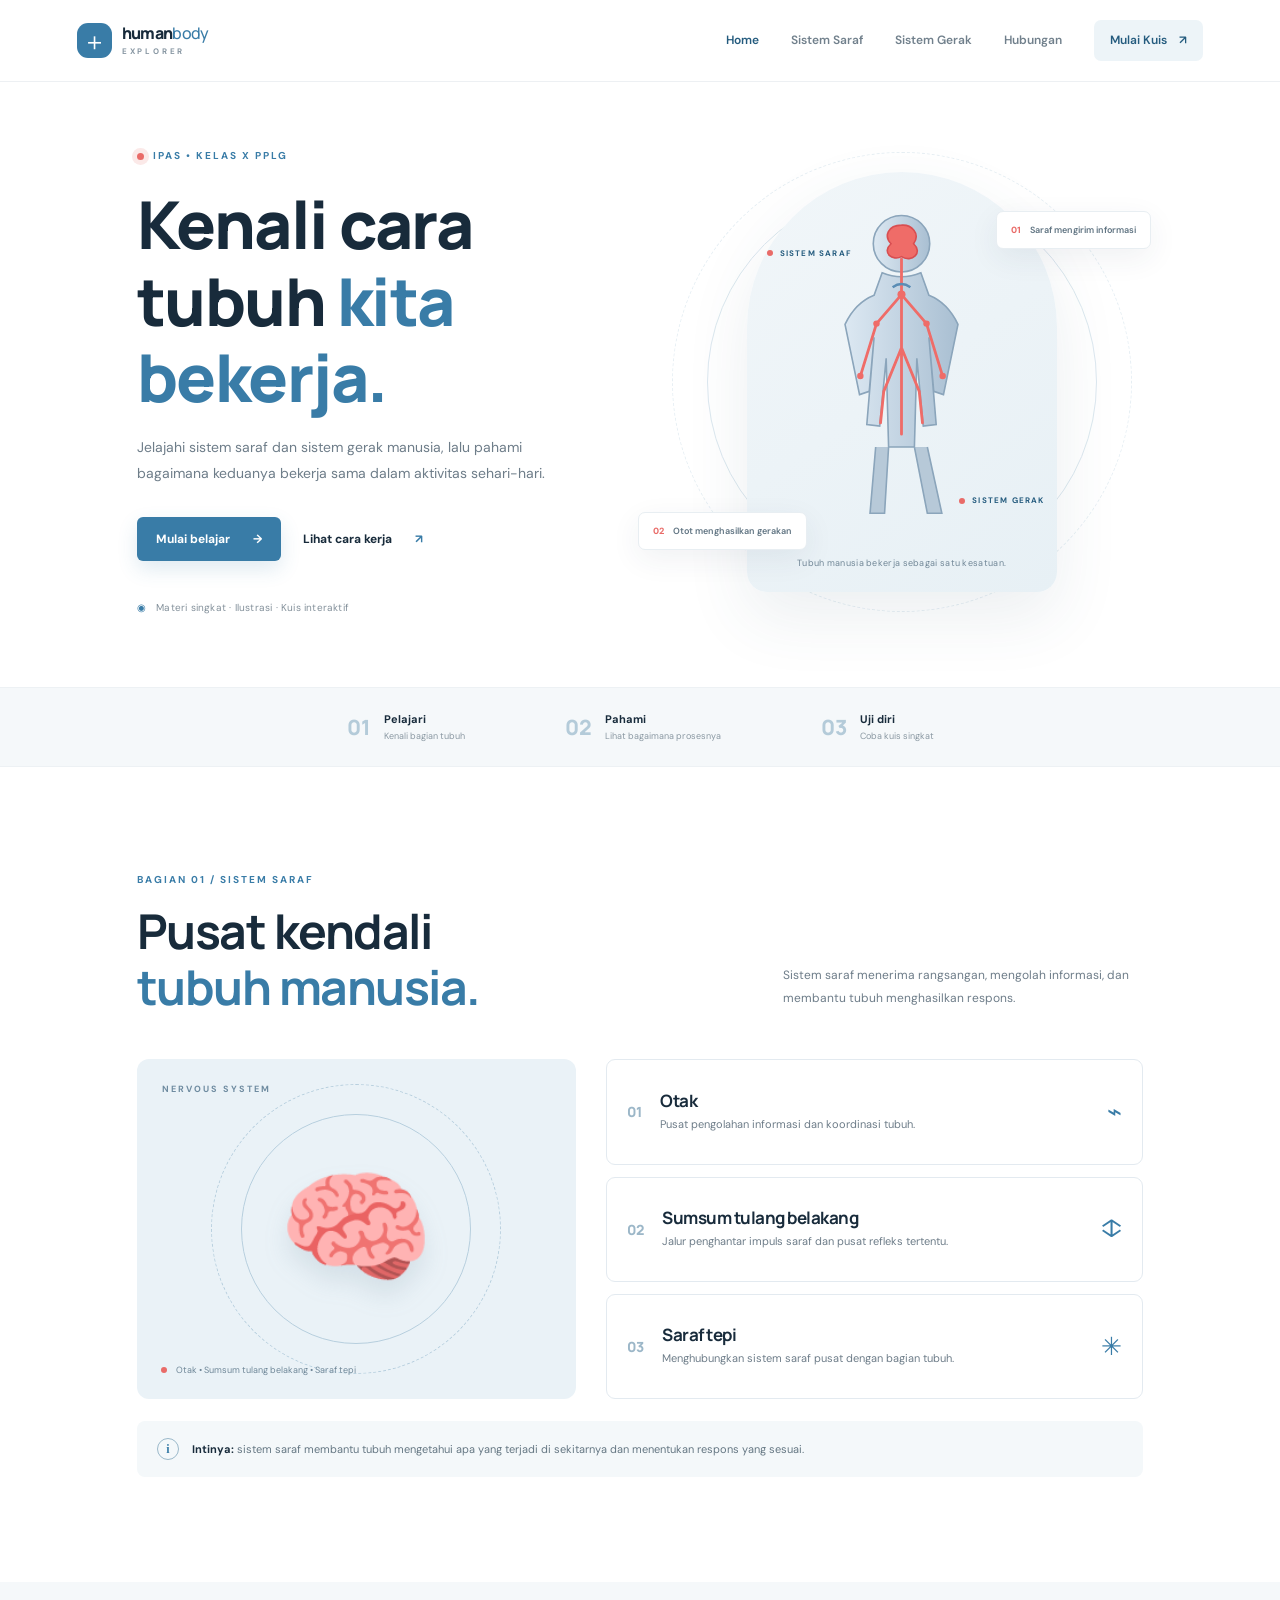
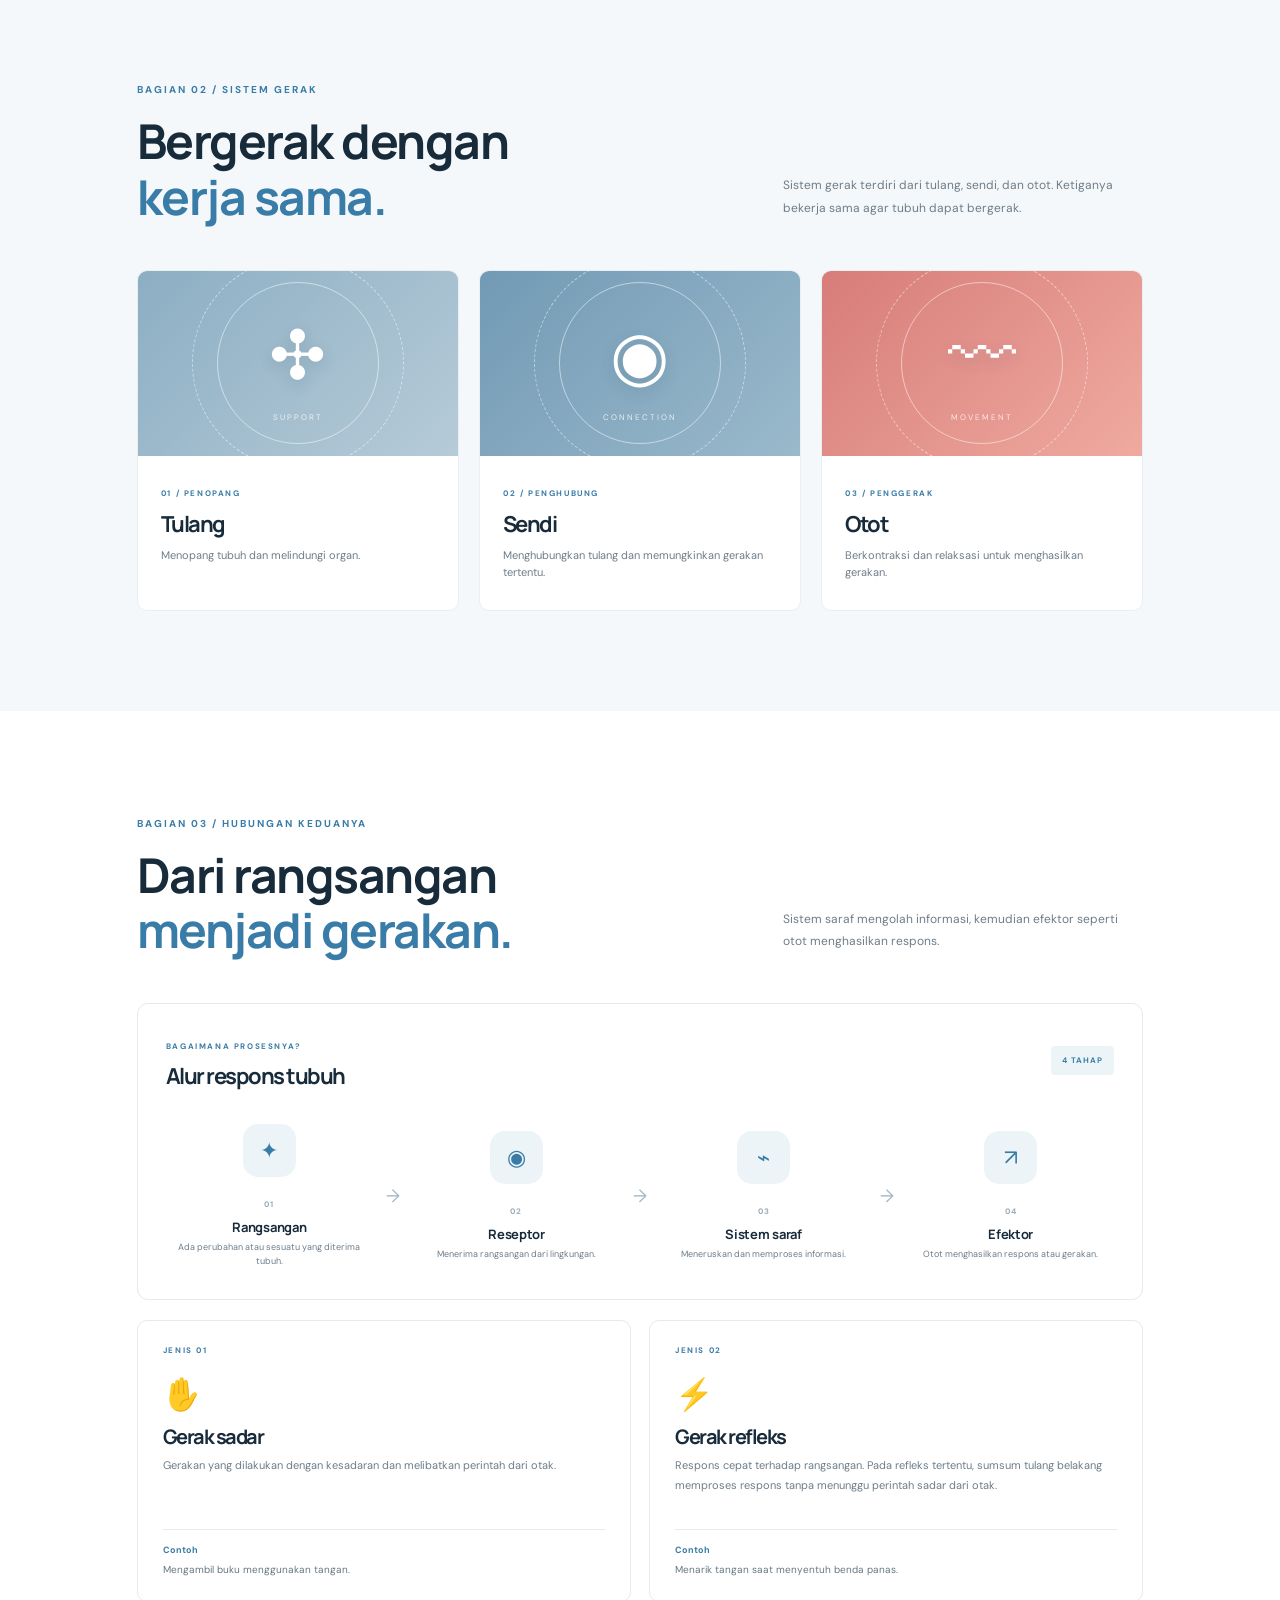
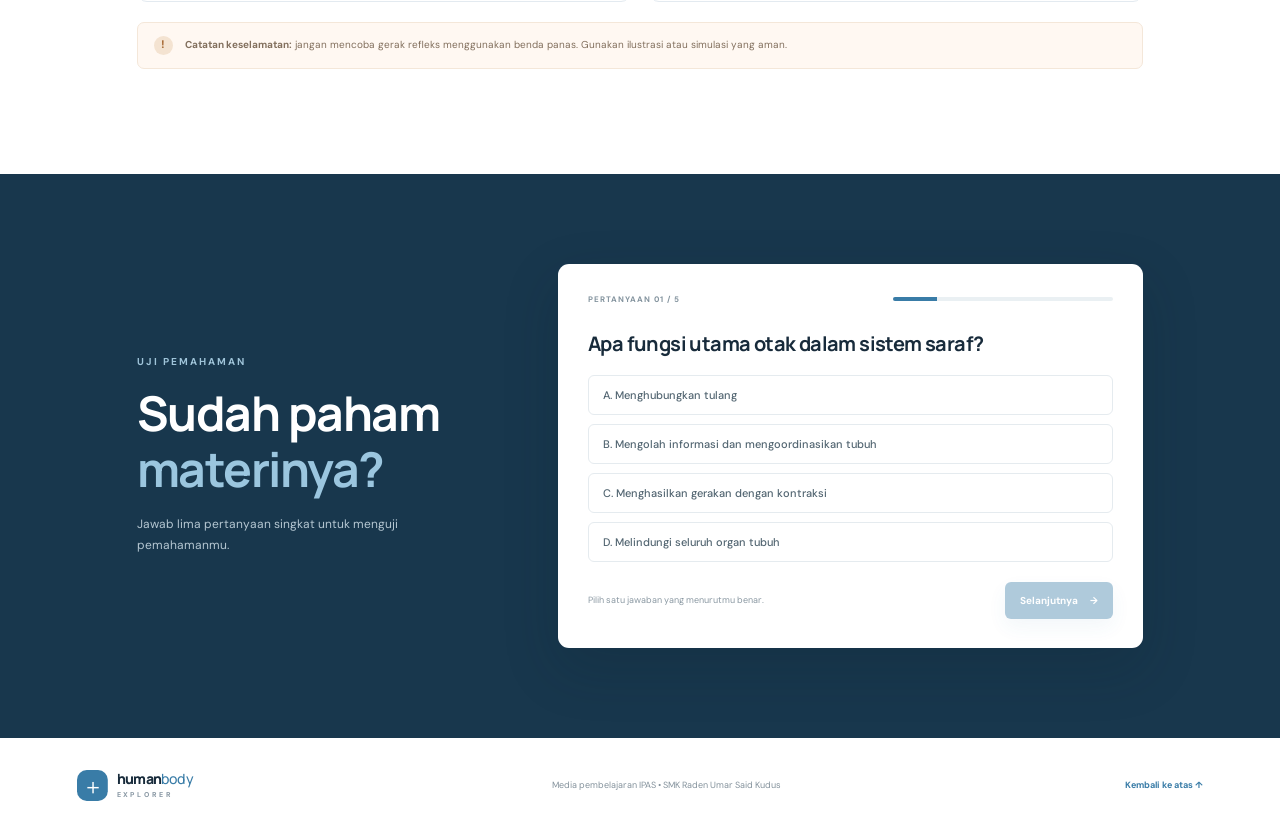
==== commit e473f214: "Add files via upload" ====
--- a/index.html
+++ b/index.html
@@ -3,588 +3,156 @@
 <head>
   <meta charset="UTF-8">
   <meta name="viewport" content="width=device-width, initial-scale=1.0">
-  <meta name="theme-color" content="#f5f9ff">
-  <meta name="description" content="ANATOMIAFS — media pembelajaran interaktif IPAS tentang sistem saraf dan sistem gerak manusia.">
-  <title>ANATOMIAFS — Explore the Human Body</title>
-  <style>
-    :root {
-      --blue: #1769d2;
-      --blue-dark: #104b9c;
-      --blue-soft: #eaf3ff;
-      --ink: #14243a;
-      --muted: #607087;
-      --line: #e2eaf3;
-      --paper: #ffffff;
-      --bg: #f5f9ff;
-      --teal: #20a6a0;
-      --shadow: 0 14px 38px rgba(27, 69, 119, .09);
-      --radius: 20px;
-      --max: 1440px;
-    }
-    * { box-sizing: border-box; }
-    html { scroll-behavior: smooth; scroll-padding-top: 86px; }
-    body {
-      margin: 0; color: var(--ink); background: var(--bg);
-      font-family: Inter, ui-sans-serif, system-ui, -apple-system, BlinkMacSystemFont, "Segoe UI", sans-serif;
-      line-height: 1.65; overflow-x: hidden;
-    }
-    a { color: inherit; text-decoration: none; }
-    button { font: inherit; }
-    .site-header {
-      position: sticky; top: 0; z-index: 50; background: rgba(255,255,255,.94);
-      border-bottom: 1px solid rgba(226,234,243,.9); backdrop-filter: blur(14px);
-    }
-    .nav-wrap {
-      width: min(100% - 48px, var(--max)); min-height: 70px; margin: auto;
-      display: flex; align-items: center; justify-content: space-between; gap: 24px;
-    }
-    .brand { display: inline-flex; align-items: center; gap: 10px; font-weight: 850; letter-spacing: .045em; font-size: 1.08rem; }
-    .brand-mark {
-      width: 35px; height: 35px; display: grid; place-items: center; border-radius: 11px;
-      color: white; background: linear-gradient(145deg, #2685ef, #1054b4); box-shadow: 0 6px 15px #1769d233;
-    }
-    .brand-mark svg { width: 22px; height: 22px; }
-    .nav-links { display: flex; align-items: center; gap: clamp(18px, 3vw, 42px); }
-    .nav-links a { color: #4c5e75; font-size: .93rem; font-weight: 650; transition: color .2s; }
-    .nav-links a:hover, .nav-links a:focus-visible { color: var(--blue); }
-    .nav-cta { padding: 10px 17px; border-radius: 999px; color: white !important; background: var(--blue); }
-    .menu-toggle {
-      display: none; border: 1px solid var(--line); background: white; color: var(--ink);
-      width: 42px; height: 42px; border-radius: 12px; cursor: pointer; font-size: 1.25rem;
-    }
-    .container { width: min(100% - 48px, var(--max)); margin-inline: auto; }
-    .hero { padding: clamp(54px, 8vw, 112px) 0 74px; position: relative; overflow: hidden; }
-    .hero::before {
-      content: ""; position: absolute; width: 520px; height: 520px; border-radius: 50%;
-      background: radial-gradient(circle, #d8eaff 0%, rgba(216,234,255,0) 70%);
-      right: -110px; top: -120px; pointer-events: none;
-    }
-    .hero-grid { display: grid; grid-template-columns: minmax(0, 1.08fr) minmax(340px, .92fr); gap: clamp(28px, 5vw, 76px); align-items: center; position: relative; }
-    .eyebrow { display: inline-flex; align-items: center; gap: 8px; color: var(--blue); background: var(--blue-soft); padding: 7px 13px; border-radius: 999px; font-size: .78rem; font-weight: 800; letter-spacing: .09em; text-transform: uppercase; }
-    .hero h1 { font-size: clamp(2.55rem, 5.4vw, 5rem); line-height: 1.08; letter-spacing: -.055em; margin: 20px 0 20px; max-width: 780px; }
-    .hero h1 span { color: var(--blue); }
-    .hero-copy { color: var(--muted); font-size: clamp(1rem, 1.4vw, 1.13rem); max-width: 650px; margin: 0; }
-    .tagline { margin: 17px 0 28px; color: #75859a; font-weight: 700; letter-spacing: .035em; font-size: .88rem; }
-    .actions { display: flex; flex-wrap: wrap; gap: 12px; }
-    .btn { display: inline-flex; justify-content: center; align-items: center; gap: 9px; padding: 13px 20px; border-radius: 12px; font-weight: 750; border: 1px solid transparent; cursor: pointer; transition: transform .2s, box-shadow .2s, background .2s; }
-    .btn:hover { transform: translateY(-2px); }
-    .btn-primary { background: var(--blue); color: white; box-shadow: 0 9px 20px #1769d22b; }
-    .btn-primary:hover { background: var(--blue-dark); box-shadow: 0 12px 24px #1769d238; }
-    .btn-outline { background: white; border-color: var(--line); color: var(--ink); }
-    .hero-art {
-      min-height: 410px; border-radius: 30px; background: linear-gradient(145deg, #eaf4ff, #dcecff);
-      display: grid; place-items: center; position: relative; overflow: hidden; box-shadow: var(--shadow);
-    }
-    .hero-art::before, .hero-art::after { content: ""; position: absolute; border: 1px solid #9bc7f5; border-radius: 50%; }
-    .hero-art::before { width: 330px; height: 330px; }
-    .hero-art::after { width: 410px; height: 410px; opacity: .55; }
-    .human-svg { width: min(78%, 330px); height: auto; position: relative; z-index: 1; filter: drop-shadow(0 15px 18px #2468a526); }
-    .art-label { position: absolute; z-index: 2; background: white; border: 1px solid #e4eef9; padding: 9px 13px; border-radius: 12px; box-shadow: 0 8px 22px #174c8420; font-size: .78rem; font-weight: 750; color: #38516e; }
-    .art-label.one { top: 16%; left: 7%; } .art-label.two { right: 5%; top: 48%; } .art-label.three { left: 9%; bottom: 13%; }
-    .section { padding: clamp(64px, 8vw, 104px) 0; }
-    .section-white { background: white; }
-    .section-head { max-width: 760px; margin-bottom: 34px; }
-    .kicker { color: var(--blue); font-size: .78rem; font-weight: 850; letter-spacing: .12em; text-transform: uppercase; }
-    h2 { margin: 9px 0 12px; font-size: clamp(2rem, 3.5vw, 3.15rem); line-height: 1.15; letter-spacing: -.04em; }
-    .section-head p { margin: 0; color: var(--muted); font-size: 1.02rem; }
-    .cards { display: grid; grid-template-columns: repeat(3, minmax(0, 1fr)); gap: 18px; }
-    .info-card {
-      background: white; border: 1px solid var(--line); border-radius: var(--radius); padding: 25px;
-      box-shadow: 0 5px 18px rgba(24,63,105,.035); transition: transform .22s, box-shadow .22s, border-color .22s;
-    }
-    .info-card:hover { transform: translateY(-5px); box-shadow: var(--shadow); border-color: #c7ddf7; }
-    .icon-box { width: 52px; height: 52px; border-radius: 15px; display: grid; place-items: center; background: var(--blue-soft); color: var(--blue); margin-bottom: 17px; }
-    .icon-box svg { width: 29px; height: 29px; }
-    .info-card h3 { margin: 0 0 8px; font-size: 1.18rem; }
-    .info-card p { color: var(--muted); margin: 0; font-size: .94rem; }
-    .fact-strip { display: grid; grid-template-columns: repeat(3, 1fr); gap: 12px; margin-top: 22px; }
-    .fact { background: #f2f7fd; padding: 17px 19px; border-radius: 14px; }
-    .fact strong { display: block; color: var(--blue-dark); margin-bottom: 3px; }
-    .fact span { color: var(--muted); font-size: .88rem; }
-    .split { display: grid; grid-template-columns: .85fr 1.15fr; gap: clamp(28px, 5vw, 70px); align-items: center; }
-    .note-panel { background: linear-gradient(145deg, #145fbd, #0f438c); color: white; border-radius: 24px; padding: clamp(25px, 4vw, 42px); position: relative; overflow: hidden; }
-    .note-panel::after { content: "✳"; position: absolute; right: 16px; bottom: -48px; font-size: 11rem; color: #ffffff12; }
-    .note-panel h3 { font-size: 1.55rem; margin: 0 0 12px; position: relative; z-index: 1; }
-    .note-panel p { color: #d8e9ff; margin: 0; position: relative; z-index: 1; }
-    .mini-list { list-style: none; margin: 22px 0 0; padding: 0; display: grid; gap: 12px; position: relative; z-index: 1; }
-    .mini-list li { display: flex; gap: 10px; align-items: flex-start; color: #eff7ff; font-size: .93rem; }
-    .check { display: inline-grid; place-items: center; flex: 0 0 22px; height: 22px; border-radius: 50%; color: #104b9c; background: #bfe0ff; font-size: .8rem; font-weight: 900; }
-    .system-visual { background: #f0f6fd; border: 1px solid #e1ebf6; border-radius: 24px; padding: clamp(18px, 3vw, 30px); }
-    .system-visual h3 { margin: 0 0 18px; }
-    .flow-steps { display: grid; grid-template-columns: repeat(3, 1fr); gap: 10px; }
-    .flow-step { background: white; border-radius: 14px; padding: 16px 12px; text-align: center; border: 1px solid #e0eaf5; }
-    .flow-step b { display: block; color: var(--blue-dark); font-size: .94rem; }
-    .flow-step span { display: block; color: var(--muted); font-size: .8rem; margin-top: 4px; }
-    .arrow-line { text-align: center; color: #75a9e4; font-size: 1.4rem; line-height: 1.3; }
-    .movement-grid { display: grid; grid-template-columns: repeat(3, minmax(0, 1fr)); gap: 18px; }
-    .movement-card { overflow: hidden; background: white; border: 1px solid var(--line); border-radius: var(--radius); }
-    .movement-art { min-height: 155px; display: grid; place-items: center; background: linear-gradient(140deg, #e9f3ff, #f5f9ff); }
-    .movement-art svg { width: 112px; height: 112px; }
-    .movement-body { padding: 21px 23px 24px; }
-    .movement-body h3 { margin: 0 0 7px; }
-    .movement-body p { margin: 0; color: var(--muted); font-size: .93rem; }
-    .cooperation { margin-top: 22px; padding: 22px 25px; border-radius: 16px; background: #eaf4ff; color: #365575; }
-    .cooperation strong { color: var(--blue-dark); }
-    .pathway { background: #102f55; color: white; border-radius: 24px; padding: clamp(24px, 4vw, 42px); overflow: hidden; }
-    .pathway h3 { margin: 0 0 7px; font-size: 1.5rem; }
-    .pathway > p { margin: 0 0 25px; color: #c2d5ec; }
-    .pathway-flow { display: grid; grid-template-columns: repeat(5, minmax(0, 1fr)); gap: 9px; align-items: stretch; }
-    .path-node { background: #1b416e; border: 1px solid #315984; padding: 17px 12px; border-radius: 14px; text-align: center; position: relative; }
-    .path-node:not(:last-child)::after { content: "→"; position: absolute; right: -15px; top: 50%; transform: translate(50%,-50%); z-index: 2; color: #8dc2ff; font-weight: 900; }
-    .path-node b { display: block; color: #fff; font-size: .9rem; }
-    .path-node span { display: block; color: #c2d5ec; font-size: .78rem; margin-top: 6px; }
-    .motion-types { display: grid; grid-template-columns: 1fr 1fr; gap: 18px; margin-top: 18px; }
-    .motion-card { background: white; border: 1px solid var(--line); border-radius: 18px; padding: 23px; }
-    .motion-card h3 { margin: 0 0 8px; color: var(--blue-dark); }
-    .motion-card p { margin: 0; color: var(--muted); font-size: .93rem; }
-    .motion-card .label { display: inline-block; font-size: .75rem; color: var(--blue); background: var(--blue-soft); border-radius: 99px; padding: 4px 10px; font-weight: 800; margin-bottom: 12px; }
-    .quiz-shell { display: grid; grid-template-columns: minmax(0, 1fr) 290px; gap: 22px; align-items: start; }
-    .quiz-main, .quiz-aside { background: white; border: 1px solid var(--line); border-radius: 20px; padding: clamp(20px, 3vw, 30px); box-shadow: 0 6px 20px rgba(24,63,105,.04); }
-    .quiz-top { display: flex; justify-content: space-between; gap: 12px; align-items: center; margin-bottom: 13px; }
-    .quiz-count { color: var(--blue); font-size: .86rem; font-weight: 800; }
-    .quiz-score { color: var(--muted); font-size: .86rem; }
-    .progress { height: 7px; background: #eaf0f7; border-radius: 99px; overflow: hidden; margin-bottom: 25px; }
-    .progress-bar { width: 0; height: 100%; background: linear-gradient(90deg, #1769d2, #20a6a0); transition: width .3s; }
-    .question { font-size: clamp(1.15rem, 2vw, 1.45rem); line-height: 1.4; margin: 0 0 20px; }
-    .answers { display: grid; gap: 11px; }
-    .answer-btn { width: 100%; display: flex; align-items: center; gap: 12px; text-align: left; padding: 13px 15px; border: 1px solid var(--line); border-radius: 13px; background: white; color: var(--ink); cursor: pointer; transition: border .2s, background .2s; }
-    .answer-btn:hover:not(:disabled) { border-color: #8db9ed; background: #f7fbff; }
-    .answer-letter { width: 29px; height: 29px; display: grid; place-items: center; border-radius: 9px; background: #edf3fa; color: #50647d; font-size: .82rem; font-weight: 850; flex: 0 0 29px; }
-    .answer-btn.correct { border-color: #36a878; background: #effaf4; }
-    .answer-btn.correct .answer-letter { background: #d2f2df; color: #16794d; }
-    .answer-btn.wrong { border-color: #e17b7b; background: #fff4f3; }
-    .answer-btn.wrong .answer-letter { background: #ffe0dc; color: #a93e36; }
-    .feedback { min-height: 28px; margin: 14px 0 4px; font-size: .9rem; font-weight: 700; }
-    .feedback.good { color: #168251; } .feedback.bad { color: #b44b43; }
-    .quiz-controls { display: flex; justify-content: flex-end; margin-top: 14px; }
-    .quiz-controls button:disabled { opacity: .45; cursor: not-allowed; transform: none; }
-    .quiz-aside { background: #edf5ff; border-color: #dfebf9; }
-    .quiz-aside h3 { margin: 0 0 8px; }
-    .quiz-aside p { color: var(--muted); font-size: .9rem; margin: 0 0 15px; }
-    .score-big { color: var(--blue); font-size: 2.5rem; line-height: 1.1; font-weight: 850; letter-spacing: -.05em; }
-    .result { text-align: center; padding: 20px 0 8px; }
-    .result .score-big { font-size: 3.4rem; margin: 10px 0; }
-    .result p { color: var(--muted); }
-    .hidden { display: none !important; }
-    footer { background: #0e2745; color: white; padding: 38px 0; }
-    .footer-inner { display: flex; align-items: center; justify-content: space-between; gap: 24px; }
-    footer .brand { color: white; }
-    footer p { color: #b9cbe0; margin: 6px 0 0; font-size: .88rem; }
-    .copyright { color: #8fa8c5; font-size: .8rem; text-align: right; }
-    .reveal { opacity: 0; transform: translateY(18px); transition: opacity .6s ease, transform .6s ease; }
-    .reveal.visible { opacity: 1; transform: translateY(0); }
-    :focus-visible { outline: 3px solid #84baff; outline-offset: 3px; }
-    @media (max-width: 900px) {
-      .hero-grid, .split { grid-template-columns: 1fr 1fr; gap: 28px; }
-      .hero-art { min-height: 350px; }
-      .cards, .movement-grid { grid-template-columns: repeat(2, minmax(0,1fr)); }
-      .quiz-shell { grid-template-columns: 1fr; }
-      .quiz-aside { display: grid; grid-template-columns: auto 1fr; gap: 18px; align-items: center; }
-      .quiz-aside p { margin: 0; }
-    }
-    @media (max-width: 680px) {
-      html { scroll-padding-top: 72px; }
-      .nav-wrap, .container { width: min(100% - 34px, var(--max)); }
-      .nav-wrap { min-height: 64px; }
-      .menu-toggle { display: grid; place-items: center; }
-      .nav-links {
-        display: none; position: absolute; top: 64px; left: 0; right: 0; padding: 12px 17px 18px;
-        background: white; border-bottom: 1px solid var(--line); box-shadow: 0 12px 20px #102f5510;
-        flex-direction: column; align-items: stretch; gap: 2px;
-      }
-      .nav-links.open { display: flex; }
-      .nav-links a { padding: 11px 10px; border-radius: 9px; }
-      .nav-links a:hover { background: #f2f7fd; }
-      .nav-cta { text-align: center; margin-top: 5px; }
-      .hero { padding: 48px 0 56px; }
-      .hero-grid, .split { grid-template-columns: 1fr; }
-      .hero h1 { font-size: clamp(2.5rem, 12vw, 3.65rem); }
-      .hero-art { min-height: 320px; }
-      .human-svg { width: min(68%, 265px); }
-      .hero-art::before { width: 260px; height: 260px; }
-      .hero-art::after { width: 330px; height: 330px; }
-      .art-label { font-size: .7rem; padding: 7px 10px; }
-      .cards, .movement-grid { grid-template-columns: 1fr; }
-      .fact-strip { grid-template-columns: 1fr; }
-      .flow-steps { grid-template-columns: 1fr; }
-      .arrow-line { transform: rotate(90deg); }
-      .pathway-flow { grid-template-columns: 1fr; }
-      .path-node:not(:last-child)::after { content: "↓"; right: 50%; top: auto; bottom: -19px; transform: translateX(50%); }
-      .motion-types { grid-template-columns: 1fr; }
-      .quiz-aside { grid-template-columns: 1fr; }
-      .footer-inner { align-items: flex-start; flex-direction: column; }
-      .copyright { text-align: left; }
-    }
-    @media (prefers-reduced-motion: reduce) {
-      *, *::before, *::after { scroll-behavior: auto !important; transition-duration: .01ms !important; animation-duration: .01ms !important; }
-      .reveal { opacity: 1; transform: none; }
-    }
-  </style>
+  <meta name="description" content="Media edukasi interaktif tentang sistem saraf dan sistem gerak manusia.">
+  <title>Human Body Explorer | Sistem Saraf & Gerak</title>
+  <link rel="preconnect" href="https://fonts.googleapis.com">
+  <link rel="preconnect" href="https://fonts.gstatic.com" crossorigin>
+  <link href="https://fonts.googleapis.com/css2?family=DM+Sans:wght@400;500;600;700&family=Manrope:wght@400;500;600;700;800&display=swap" rel="stylesheet">
+  <link rel="stylesheet" href="style.css">
 </head>
 <body>
-  <header class="site-header">
-    <div class="nav-wrap">
-      <a class="brand" href="#home" aria-label="ANATOMIAFS, kembali ke beranda">
-        <span class="brand-mark" aria-hidden="true">
-          <svg viewBox="0 0 24 24" fill="none"><path d="M12 3.2c-2.4 0-3.8 1.8-3.8 4.1 0 1.1.4 2 1.1 2.7-1.8.8-3 2.5-3 4.6 0 2.7 2.1 4.8 4.7 4.8h2c2.6 0 4.7-2.1 4.7-4.8 0-2.1-1.2-3.8-3-4.6.7-.7 1.1-1.6 1.1-2.7 0-2.3-1.4-4.1-3.8-4.1Z" stroke="currentColor" stroke-width="1.7"/><path d="M12 4v15M8.4 8.2l3.6 2 3.6-2M7.1 14l4.9-2.2 4.9 2.2" stroke="currentColor" stroke-width="1.35" stroke-linecap="round"/></svg>
-        </span>
-        ANATOMIAFS
-      </a>
-      <button class="menu-toggle" id="menuToggle" aria-label="Buka menu navigasi" aria-expanded="false" aria-controls="navLinks">☰</button>
-      <nav class="nav-links" id="navLinks" aria-label="Navigasi utama">
-        <a href="#home">Home</a>
-        <a href="#saraf">Sistem Saraf</a>
-        <a href="#gerak">Sistem Gerak</a>
-        <a class="nav-cta" href="#quiz">Quiz</a>
-      </nav>
-    </div>
+  <header class="topbar">
+    <a class="brand" href="#home" aria-label="Human Body Explorer beranda">
+      <span class="brand-mark">＋</span>
+      <span>human<span class="brand-light">body</span><small>EXPLORER</small></span>
+    </a>
+    <button class="menu-toggle" id="menuToggle" aria-label="Buka navigasi" aria-expanded="false">☰</button>
+    <nav id="mainNav">
+      <a class="nav-link active" href="#home">Home</a>
+      <a class="nav-link" href="#saraf">Sistem Saraf</a>
+      <a class="nav-link" href="#gerak">Sistem Gerak</a>
+      <a class="nav-link" href="#hubungan">Hubungan</a>
+      <a class="nav-link nav-quiz" href="#kuis">Mulai Kuis <span>↗</span></a>
+    </nav>
   </header>
 
   <main>
-    <section class="hero" id="home">
-      <div class="container hero-grid">
-        <div>
-          <span class="eyebrow">Media Pembelajaran IPAS</span>
-          <h1>Kenali cara tubuh kita <span>bekerja.</span></h1>
-          <p class="hero-copy">Pahami bagaimana otak menerima informasi, saraf mengirim pesan, dan tulang serta otot membantu tubuh bergerak. Belajar anatomi manusia jadi lebih mudah dan menyenangkan.</p>
-          <p class="tagline">Explore the Human Body <span aria-hidden="true">·</span> Learn • Understand • Explore</p>
-          <div class="actions">
-            <a class="btn btn-primary" href="#saraf">Mulai Belajar <span aria-hidden="true">→</span></a>
-            <a class="btn btn-outline" href="#quiz">Coba Quiz</a>
-          </div>
+    <section class="hero section" id="home">
+      <div class="hero-copy">
+        <div class="eyebrow"><span class="pulse"></span> IPAS • KELAS X PPLG</div>
+        <h1>Kenali cara<br>tubuh <span>kita bekerja.</span></h1>
+        <p class="hero-desc">Jelajahi sistem saraf dan sistem gerak manusia, lalu pahami bagaimana keduanya bekerja sama dalam aktivitas sehari-hari.</p>
+        <div class="hero-actions">
+          <a class="btn btn-primary" href="#saraf">Mulai belajar <span>→</span></a>
+          <a class="btn btn-quiet" href="#hubungan">Lihat cara kerja <span>↗</span></a>
         </div>
-        <div class="hero-art" aria-label="Ilustrasi sederhana tubuh manusia dengan sistem saraf">
-          <span class="art-label one">🧠 Sistem saraf</span>
-          <span class="art-label two">💪 Sistem gerak</span>
-          <span class="art-label three">🦴 Rangka tubuh</span>
-          <svg class="human-svg" viewBox="0 0 300 390" role="img" aria-label="Ilustrasi anatomi tubuh manusia">
+        <div class="hero-meta"><span class="meta-icon">◉</span> Materi singkat · Ilustrasi · Kuis interaktif</div>
+      </div>
+      <div class="hero-art">
+        <div class="orbit orbit-one"></div><div class="orbit orbit-two"></div>
+        <div class="human-card">
+          <div class="human-label label-brain"><i></i> SISTEM SARAF</div>
+          <svg class="human-figure" viewBox="0 0 300 440" role="img" aria-label="Ilustrasi sederhana tubuh manusia dengan sistem saraf">
             <defs>
-              <linearGradient id="bodyGrad" x1="0" y1="0" x2="1" y2="1"><stop stop-color="#8fc5ff"/><stop offset="1" stop-color="#3d8fe5"/></linearGradient>
+              <linearGradient id="bodyGrad" x1="0" x2="1"><stop stop-color="#dce8f2"/><stop offset="1" stop-color="#a9bfd2"/></linearGradient>
             </defs>
-            <circle cx="150" cy="48" r="31" fill="url(#bodyGrad)" stroke="#246bb8" stroke-width="2"/>
-            <path d="M126 84 Q150 74 174 84 L192 111 Q201 126 190 146 L181 174 L178 236 L193 343 Q195 357 181 360 L166 360 Q157 359 157 347 L150 267 L143 347 Q143 359 132 360 L117 360 Q104 357 107 343 L122 236 L119 174 L110 146 L99 111 Q98 96 126 84Z" fill="url(#bodyGrad)" stroke="#246bb8" stroke-width="2"/>
-            <path d="M110 104 Q86 121 75 168 L56 236 Q53 249 64 253 Q76 257 81 244 L112 177 M190 104 Q214 121 225 168 L244 236 Q247 249 236 253 Q224 257 219 244 L188 177" fill="none" stroke="#3d8fe5" stroke-width="19" stroke-linecap="round"/>
-            <path d="M150 79 V254 M150 108 L129 137 L150 155 L171 137 M150 155 L132 190 L150 207 L168 190 M150 207 L137 239 M150 207 L163 239" fill="none" stroke="#ffe7a3" stroke-width="4" stroke-linecap="round" stroke-linejoin="round"/>
-            <path d="M130 41 Q135 24 151 27 Q169 28 171 43 Q170 57 153 61 Q137 60 130 49Z" fill="#f4c9a6" stroke="#a86f52" stroke-width="1.4"/>
-            <path d="M135 42 Q140 35 146 41 M155 41 Q162 35 166 42 M145 51 Q151 55 157 51" stroke="#a86f52" stroke-width="1.5" fill="none" stroke-linecap="round"/>
-            <path d="M150 84 V113" stroke="#ffcf67" stroke-width="4" stroke-linecap="round"/>
-            <circle cx="150" cy="119" r="5" fill="#ffcf67"/><circle cx="129" cy="139" r="4" fill="#ffcf67"/><circle cx="171" cy="139" r="4" fill="#ffcf67"/>
-            <path d="M150 119 L129 139 L150 157 L171 139 L150 177 L132 195 M150 157 L168 195" fill="none" stroke="#ffcf67" stroke-width="2.6" stroke-linecap="round"/>
+            <circle cx="150" cy="48" r="35" fill="url(#bodyGrad)" stroke="#8ba5bb" stroke-width="2"/>
+            <path d="M126 84 Q150 94 174 84 L184 112 Q207 121 220 148 L202 235 L190 231 L184 164 L193 272 L177 274 L169 190 L166 300 L134 300 L131 190 L123 274 L107 272 L116 164 L110 231 L98 235 L80 148 Q93 121 116 112Z" fill="url(#bodyGrad)" stroke="#8ba5bb" stroke-width="2"/>
+            <path d="M134 300 L129 382 L111 382 L118 300 M166 300 L182 382 L200 382 L182 300" fill="#b7c9d8" stroke="#8ba5bb" stroke-width="2"/>
+            <path d="M150 25 C133 25 128 39 137 48 C125 59 139 70 150 64 C163 72 177 59 165 48 C174 35 162 24 150 25Z" fill="#ef6c68" stroke="#d84e51" stroke-width="2"/>
+            <path d="M150 67 L150 284 M150 111 L119 147 L99 212 M150 111 L181 147 L201 212 M150 177 L128 231 L124 270 M150 177 L172 231 L176 270" fill="none" stroke="#ef6c68" stroke-width="3.5" stroke-linecap="round"/>
+            <g fill="#ef6c68"><circle cx="150" cy="111" r="5"/><circle cx="119" cy="147" r="4"/><circle cx="181" cy="147" r="4"/><circle cx="99" cy="212" r="4"/><circle cx="201" cy="212" r="4"/></g>
+            <path d="M139 102 Q150 94 161 102" fill="none" stroke="#5a8db5" stroke-width="3"/>
           </svg>
+          <div class="human-label label-muscle"><i></i> SISTEM GERAK</div>
+          <div class="art-caption">Tubuh manusia bekerja sebagai satu kesatuan.</div>
         </div>
+        <div class="float-chip chip-top"><span>01</span> Saraf mengirim informasi</div>
+        <div class="float-chip chip-bottom"><span>02</span> Otot menghasilkan gerakan</div>
       </div>
     </section>
 
-    <section class="section section-white" id="saraf">
-      <div class="container">
-        <div class="section-head reveal">
-          <span class="kicker">01 / Sistem saraf</span>
-          <h2>Pusat kendali tubuh manusia</h2>
-          <p>Sistem saraf membantu tubuh mengenali perubahan di sekitar, mengolah informasi, lalu menentukan respons yang tepat.</p>
+    <section class="intro-strip">
+      <div><span class="strip-number">01</span><span><b>Pelajari</b><small>Kenali bagian tubuh</small></span></div>
+      <div><span class="strip-number">02</span><span><b>Pahami</b><small>Lihat bagaimana prosesnya</small></span></div>
+      <div><span class="strip-number">03</span><span><b>Uji diri</b><small>Coba kuis singkat</small></span></div>
+    </section>
+
+    <section class="content-section section" id="saraf">
+      <div class="section-heading">
+        <div><div class="eyebrow">BAGIAN 01 / SISTEM SARAF</div><h2>Pusat kendali<br><span>tubuh manusia.</span></h2></div>
+        <p>Sistem saraf menerima rangsangan, mengolah informasi, dan membantu tubuh menghasilkan respons.</p>
+      </div>
+      <div class="nervous-layout">
+        <div class="nervous-visual">
+          <div class="visual-tag">NERVOUS SYSTEM</div>
+          <div class="brain-illustration">🧠</div>
+          <div class="neuron-line line-a"></div><div class="neuron-line line-b"></div>
+          <div class="visual-note"><span class="note-dot"></span> Otak • Sumsum tulang belakang • Saraf tepi</div>
         </div>
-        <div class="cards">
-          <article class="info-card reveal">
-            <div class="icon-box"><svg viewBox="0 0 32 32" fill="none"><path d="M16 4c-4.3 0-6.6 3-6.6 6.2 0 1.5.6 2.7 1.6 3.6-2.4 1-4 3.2-4 5.8 0 3.5 2.7 6.2 6.1 6.2h5.8c3.4 0 6.1-2.7 6.1-6.2 0-2.6-1.6-4.8-4-5.8 1-.9 1.6-2.1 1.6-3.6C22.6 7 20.3 4 16 4Z" stroke="currentColor" stroke-width="1.8"/><path d="M16 5v20M10.4 10.5l5.6 3 5.6-3M7.2 19l8.8-3.5 8.8 3.5" stroke="currentColor" stroke-width="1.5" stroke-linecap="round"/></svg></div>
-            <h3>Otak</h3>
-            <p>Pusat pengolahan informasi dan koordinasi tubuh. Otak membantu kita berpikir, mengingat, merasakan, dan mengatur banyak aktivitas tubuh.</p>
-          </article>
-          <article class="info-card reveal">
-            <div class="icon-box"><svg viewBox="0 0 32 32" fill="none"><path d="M16 3v26M16 7l-6 5m6-5 6 5M16 15l-7 5m7-5 7 5M16 23l-5 5m5-5 5 5" stroke="currentColor" stroke-width="2" stroke-linecap="round"/><path d="M12 4h8" stroke="currentColor" stroke-width="3" stroke-linecap="round"/></svg></div>
-            <h3>Sumsum Tulang Belakang</h3>
-            <p>Menjadi jalur penghantar impuls antara otak dan tubuh, sekaligus pusat pengolah gerak refleks tertentu.</p>
-          </article>
-          <article class="info-card reveal">
-            <div class="icon-box"><svg viewBox="0 0 32 32" fill="none"><path d="M16 16 7 7m9 9 9-9M16 16 7 25m9-9 9 9" stroke="currentColor" stroke-width="2.2" stroke-linecap="round"/><circle cx="16" cy="16" r="4" fill="currentColor"/><circle cx="7" cy="7" r="2.5" fill="currentColor"/><circle cx="25" cy="7" r="2.5" fill="currentColor"/><circle cx="7" cy="25" r="2.5" fill="currentColor"/><circle cx="25" cy="25" r="2.5" fill="currentColor"/></svg></div>
-            <h3>Saraf Tepi</h3>
-            <p>Menghubungkan sistem saraf pusat dengan seluruh bagian tubuh, membawa informasi dari dan menuju otak serta sumsum tulang belakang.</p>
-          </article>
-        </div>
-        <div class="fact-strip reveal">
-          <div class="fact"><strong>1. Menerima rangsangan</strong><span>Reseptor mendeteksi perubahan, seperti panas atau sentuhan.</span></div>
-          <div class="fact"><strong>2. Mengolah informasi</strong><span>Sistem saraf memproses pesan yang diterima.</span></div>
-          <div class="fact"><strong>3. Menghasilkan respons</strong><span>Tubuh memberi tanggapan, misalnya menarik tangan.</span></div>
+        <div class="info-list">
+          <article class="info-card"><span class="info-index">01</span><div><h3>Otak</h3><p>Pusat pengolahan informasi dan koordinasi tubuh.</p></div><span class="info-symbol">⌁</span></article>
+          <article class="info-card"><span class="info-index">02</span><div><h3>Sumsum tulang belakang</h3><p>Jalur penghantar impuls saraf dan pusat refleks tertentu.</p></div><span class="info-symbol">↕</span></article>
+          <article class="info-card"><span class="info-index">03</span><div><h3>Saraf tepi</h3><p>Menghubungkan sistem saraf pusat dengan bagian tubuh.</p></div><span class="info-symbol">✳</span></article>
         </div>
       </div>
+      <div class="fact-banner"><span class="fact-icon">i</span><p><b>Intinya:</b> sistem saraf membantu tubuh mengetahui apa yang terjadi di sekitarnya dan menentukan respons yang sesuai.</p></div>
     </section>
 
-    <section class="section" id="gerak">
-      <div class="container">
-        <div class="section-head reveal">
-          <span class="kicker">02 / Sistem gerak</span>
-          <h2>Kolaborasi untuk bergerak</h2>
-          <p>Sistem gerak tersusun dari tulang, sendi, dan otot. Ketiganya bekerja bersama agar tubuh dapat berdiri, berjalan, menulis, dan melakukan berbagai aktivitas.</p>
+    <section class="movement-section" id="gerak">
+      <div class="section section-inner">
+        <div class="section-heading">
+          <div><div class="eyebrow">BAGIAN 02 / SISTEM GERAK</div><h2>Bergerak dengan<br><span>kerja sama.</span></h2></div>
+          <p>Sistem gerak terdiri dari tulang, sendi, dan otot. Ketiganya bekerja sama agar tubuh dapat bergerak.</p>
         </div>
         <div class="movement-grid">
-          <article class="movement-card reveal">
-            <div class="movement-art"><svg viewBox="0 0 120 120" fill="none" aria-hidden="true"><path d="M34 22c-9 7-7 17 2 23l38 38c6 6 16 7 22 1 6-6 5-16-1-22L57 24c-6-7-16-8-23-2Z" fill="#b8d8fa" stroke="#347fc8" stroke-width="3"/><path d="M31 18c-8 7-7 17 1 24m58 57c8-7 8-17 0-25" stroke="#347fc8" stroke-width="5" stroke-linecap="round"/><path d="m44 39 37 38" stroke="#fff" stroke-width="3" stroke-linecap="round"/></svg></div>
-            <div class="movement-body"><h3>Tulang</h3><p>Menopang dan memberi bentuk tubuh, melindungi organ penting, serta menjadi tempat melekatnya otot.</p></div>
+          <article class="movement-card">
+            <div class="movement-art bone-art"><span>✣</span><small>SUPPORT</small></div>
+            <div class="movement-text"><span class="card-kicker">01 / PENOPANG</span><h3>Tulang</h3><p>Menopang tubuh dan melindungi organ.</p></div>
           </article>
-          <article class="movement-card reveal">
-            <div class="movement-art"><svg viewBox="0 0 120 120" fill="none" aria-hidden="true"><path d="M25 31c8-9 20-9 28 0l14 14c5 5 5 13 0 18l-7 7c-5 5-13 5-18 0L28 56c-8-7-10-17-3-25Z" fill="#b8d8fa" stroke="#347fc8" stroke-width="3"/><path d="M95 89c-8 9-20 9-28 0L53 75c-5-5-5-13 0-18l7-7c5-5 13-5 18 0l14 14c8 7 10 17 3 25Z" fill="#b8d8fa" stroke="#347fc8" stroke-width="3"/><circle cx="60" cy="60" r="12" fill="#20a6a0" stroke="#147d79" stroke-width="3"/></svg></div>
-            <div class="movement-body"><h3>Sendi</h3><p>Tempat bertemunya dua tulang atau lebih. Sendi memungkinkan bagian tubuh bergerak dengan arah tertentu.</p></div>
+          <article class="movement-card">
+            <div class="movement-art joint-art"><span>◉</span><small>CONNECTION</small></div>
+            <div class="movement-text"><span class="card-kicker">02 / PENGHUBUNG</span><h3>Sendi</h3><p>Menghubungkan tulang dan memungkinkan gerakan tertentu.</p></div>
           </article>
-          <article class="movement-card reveal">
-            <div class="movement-art"><svg viewBox="0 0 120 120" fill="none" aria-hidden="true"><path d="M24 37c10-17 23-21 34-9 5 5 9 5 14 0 11-12 24-8 34 9-8 9-10 19-5 30-9 18-23 22-35 8-5-6-9-6-14 0-12 14-26 10-35-8 5-11 3-21-5-30Z" fill="#f3a6a0" stroke="#cc6e70" stroke-width="3"/><path d="M37 38c10 8 13 18 9 31m38-31c-10 8-13 18-9 31" stroke="#fff0ed" stroke-width="4" stroke-linecap="round"/></svg></div>
-            <div class="movement-body"><h3>Otot</h3><p>Bergerak dengan cara berkontraksi (memendek/menegang) dan relaksasi (mengendur) sehingga menarik tulang.</p></div>
-          </article>
-        </div>
-        <div class="cooperation reveal"><strong>Ingat:</strong> otot menarik tulang, sedangkan sendi menjadi tempat tulang bergerak. Tulang, sendi, dan otot tidak bekerja sendiri-sendiri.</div>
-      </div>
-    </section>
-
-    <section class="section section-white" id="hubungan">
-      <div class="container">
-        <div class="section-head reveal">
-          <span class="kicker">03 / Hubungan keduanya</span>
-          <h2>Satu rangsangan, sebuah gerakan</h2>
-          <p>Sistem saraf memberi instruksi, sedangkan sistem gerak menjalankan instruksi tersebut. Keduanya membuat tubuh dapat merespons lingkungan.</p>
-        </div>
-        <div class="pathway reveal">
-          <h3>Alur respons tubuh</h3>
-          <p>Contoh: tangan menyentuh benda panas.</p>
-          <div class="pathway-flow">
-            <div class="path-node"><b>Rangsangan</b><span>Benda panas</span></div>
-            <div class="path-node"><b>Reseptor</b><span>Mendeteksi panas</span></div>
-            <div class="path-node"><b>Sistem saraf</b><span>Mengolah & mengirim impuls</span></div>
-            <div class="path-node"><b>Efektor (otot)</b><span>Otot berkontraksi</span></div>
-            <div class="path-node"><b>Respons</b><span>Tangan ditarik</span></div>
-          </div>
-        </div>
-        <div class="motion-types">
-          <article class="motion-card reveal">
-            <span class="label">Dikendalikan secara sadar</span>
-            <h3>Gerak Sadar</h3>
-            <p>Gerakan yang dilakukan dengan kesadaran dan umumnya direncanakan oleh otak. Contohnya berjalan, menulis, atau mengangkat tas.</p>
-          </article>
-          <article class="motion-card reveal">
-            <span class="label">Cepat dan otomatis</span>
-            <h3>Gerak Refleks</h3>
-            <p>Respons cepat yang terjadi otomatis terhadap rangsangan. Pada refleks tertentu, sumsum tulang belakang memproses respons tanpa menunggu perintah sadar dari otak. Contohnya menarik tangan dari benda panas.</p>
+          <article class="movement-card">
+            <div class="movement-art muscle-art"><span>〰</span><small>MOVEMENT</small></div>
+            <div class="movement-text"><span class="card-kicker">03 / PENGGERAK</span><h3>Otot</h3><p>Berkontraksi dan relaksasi untuk menghasilkan gerakan.</p></div>
           </article>
         </div>
       </div>
     </section>
 
-    <section class="section" id="quiz">
-      <div class="container">
-        <div class="section-head reveal">
-          <span class="kicker">04 / Uji pemahaman</span>
-          <h2>Seberapa paham kamu?</h2>
-          <p>Jawab lima pertanyaan berikut untuk menguji pemahamanmu tentang sistem saraf dan sistem gerak.</p>
+    <section class="content-section section" id="hubungan">
+      <div class="section-heading">
+        <div><div class="eyebrow">BAGIAN 03 / HUBUNGAN KEDUANYA</div><h2>Dari rangsangan<br><span>menjadi gerakan.</span></h2></div>
+        <p>Sistem saraf mengolah informasi, kemudian efektor seperti otot menghasilkan respons.</p>
+      </div>
+      <div class="process-panel">
+        <div class="process-top"><div><span class="card-kicker">BAGAIMANA PROSESNYA?</span><h3>Alur respons tubuh</h3></div><span class="process-badge">4 TAHAP</span></div>
+        <div class="process-flow">
+          <div class="process-step"><div class="step-icon">✦</div><span class="step-no">01</span><h4>Rangsangan</h4><p>Ada perubahan atau sesuatu yang diterima tubuh.</p></div>
+          <span class="flow-arrow">→</span>
+          <div class="process-step"><div class="step-icon">◉</div><span class="step-no">02</span><h4>Reseptor</h4><p>Menerima rangsangan dari lingkungan.</p></div>
+          <span class="flow-arrow">→</span>
+          <div class="process-step"><div class="step-icon">⌁</div><span class="step-no">03</span><h4>Sistem saraf</h4><p>Meneruskan dan memproses informasi.</p></div>
+          <span class="flow-arrow">→</span>
+          <div class="process-step"><div class="step-icon">↗</div><span class="step-no">04</span><h4>Efektor</h4><p>Otot menghasilkan respons atau gerakan.</p></div>
         </div>
-        <div class="quiz-shell reveal">
-          <div class="quiz-main">
-            <div id="quizGame">
-              <div class="quiz-top"><span class="quiz-count" id="questionCount">Pertanyaan 1 dari 5</span><span class="quiz-score" id="liveScore">Skor: 0</span></div>
-              <div class="progress"><div class="progress-bar" id="progressBar"></div></div>
-              <h3 class="question" id="questionText">Memuat pertanyaan...</h3>
-              <div class="answers" id="answerList"></div>
-              <div class="feedback" id="feedback" aria-live="polite"></div>
-              <div class="quiz-controls"><button class="btn btn-primary" id="nextButton" disabled>Berikutnya →</button></div>
-            </div>
-            <div class="result hidden" id="quizResult" aria-live="polite">
-              <span class="eyebrow">Quiz selesai</span>
-              <div class="score-big" id="finalScore">0/5</div>
-              <h3 id="resultTitle">Bagus!</h3>
-              <p id="resultText">Kamu sudah menyelesaikan quiz.</p>
-              <button class="btn btn-primary" id="restartButton">Ulangi Quiz ↻</button>
-            </div>
-          </div>
-          <aside class="quiz-aside">
-            <div><div class="score-big" id="asideScore">0/5</div><strong>Jawaban benar</strong></div>
-            <div><h3>Tips belajar</h3><p>Baca kembali kartu materi jika masih ragu. Pahami fungsi setiap bagian, bukan sekadar menghafal namanya.</p></div>
-          </aside>
+      </div>
+      <div class="response-grid">
+        <article class="response-card conscious"><div class="response-label">JENIS 01</div><div class="response-icon">✋</div><h3>Gerak sadar</h3><p>Gerakan yang dilakukan dengan kesadaran dan melibatkan perintah dari otak.</p><div class="example"><b>Contoh</b><span>Mengambil buku menggunakan tangan.</span></div></article>
+        <article class="response-card reflex"><div class="response-label">JENIS 02</div><div class="response-icon">⚡</div><h3>Gerak refleks</h3><p>Respons cepat terhadap rangsangan. Pada refleks tertentu, sumsum tulang belakang memproses respons tanpa menunggu perintah sadar dari otak.</p><div class="example"><b>Contoh</b><span>Menarik tangan saat menyentuh benda panas.</span></div></article>
+      </div>
+      <div class="safety-note"><span>!</span><p><b>Catatan keselamatan:</b> jangan mencoba gerak refleks menggunakan benda panas. Gunakan ilustrasi atau simulasi yang aman.</p></div>
+    </section>
+
+    <section class="quiz-section" id="kuis">
+      <div class="section quiz-inner">
+        <div class="quiz-heading"><div class="eyebrow">UJI PEMAHAMAN</div><h2>Sudah paham<br><span>materinya?</span></h2><p>Jawab lima pertanyaan singkat untuk menguji pemahamanmu.</p></div>
+        <div class="quiz-box" id="quizBox">
+          <div class="quiz-progress"><span id="questionCounter">PERTANYAAN 01 / 05</span><div class="progress-track"><span id="progressBar"></span></div></div>
+          <h3 id="questionText">Apa fungsi utama otak dalam sistem saraf?</h3>
+          <div class="answer-list" id="answerList"></div>
+          <div class="quiz-bottom"><span id="feedback" aria-live="polite">Pilih satu jawaban yang menurutmu benar.</span><button class="btn btn-primary" id="nextButton" disabled>Selanjutnya <span>→</span></button></div>
+        </div>
+        <div class="quiz-result" id="quizResult" hidden>
+          <div class="result-icon">✓</div><div class="eyebrow">KUIS SELESAI</div><h3 id="resultTitle">Kerja bagus!</h3><p id="resultText"></p><button class="btn btn-primary" id="restartButton">Ulangi kuis ↻</button>
         </div>
       </div>
     </section>
   </main>
 
-  <footer>
-    <div class="container footer-inner">
-      <div>
-        <a class="brand" href="#home"><span class="brand-mark" aria-hidden="true">A</span> ANATOMIAFS</a>
-        <p>Explore the Human Body · Learn • Understand • Explore</p>
-        <p>Media pembelajaran proyek IPAS — Sistem Saraf dan Gerak pada Manusia.</p>
-      </div>
-      <div class="copyright">SMK Raden Umar Said Kudus<br>© <span id="year"></span> ANATOMIAFS</div>
-    </div>
-  </footer>
-
-  <script>
-    (function () {
-      "use strict";
-
-      // Navigasi mobile
-      const menuToggle = document.getElementById("menuToggle");
-      const navLinks = document.getElementById("navLinks");
-      menuToggle.addEventListener("click", function () {
-        const isOpen = navLinks.classList.toggle("open");
-        menuToggle.setAttribute("aria-expanded", String(isOpen));
-        menuToggle.textContent = isOpen ? "×" : "☰";
-        menuToggle.setAttribute("aria-label", isOpen ? "Tutup menu navigasi" : "Buka menu navigasi");
-      });
-      navLinks.querySelectorAll("a").forEach(function (link) {
-        link.addEventListener("click", function () {
-          navLinks.classList.remove("open");
-          menuToggle.setAttribute("aria-expanded", "false");
-          menuToggle.textContent = "☰";
-          menuToggle.setAttribute("aria-label", "Buka menu navigasi");
-        });
-      });
-
-      // Animasi masuk yang tetap ramah bagi pengguna yang mengurangi animasi
-      const revealItems = document.querySelectorAll(".reveal");
-      if ("IntersectionObserver" in window && !window.matchMedia("(prefers-reduced-motion: reduce)").matches) {
-        const observer = new IntersectionObserver(function (entries, obs) {
-          entries.forEach(function (entry) {
-            if (entry.isIntersecting) {
-              entry.target.classList.add("visible");
-              obs.unobserve(entry.target);
-            }
-          });
-        }, { threshold: 0.12 });
-        revealItems.forEach(function (item) { observer.observe(item); });
-      } else {
-        revealItems.forEach(function (item) { item.classList.add("visible"); });
-      }
-
-      // Bank soal quiz — ubah atau tambah objek soal di bagian ini bila diperlukan.
-      const questions = [
-        {
-          question: "Bagian sistem saraf yang menjadi pusat pengolahan informasi dan koordinasi tubuh adalah ...",
-          answers: ["Otot", "Otak", "Sendi", "Tulang"],
-          correct: 1,
-          explanation: "Otak mengolah informasi dan mengoordinasikan berbagai aktivitas tubuh."
-        },
-        {
-          question: "Apa fungsi utama sumsum tulang belakang?",
-          answers: ["Menghasilkan sel darah", "Menghubungkan tulang", "Menghantarkan impuls dan menjadi pusat refleks tertentu", "Menggerakkan sendi secara langsung"],
-          correct: 2,
-          explanation: "Sumsum tulang belakang menghantarkan impuls saraf dan memproses beberapa gerak refleks."
-        },
-        {
-          question: "Komponen sistem gerak yang menghubungkan tulang dengan tulang adalah ...",
-          answers: ["Sendi", "Saraf tepi", "Otak", "Reseptor"],
-          correct: 0,
-          explanation: "Sendi merupakan tempat bertemunya dua tulang atau lebih dan memungkinkan gerakan."
-        },
-        {
-          question: "Bagaimana otot membantu menghasilkan gerakan tubuh?",
-          answers: ["Dengan mengirim impuls ke otak", "Dengan berkontraksi dan relaksasi", "Dengan melindungi sumsum tulang belakang", "Dengan menerima rangsangan dari kulit"],
-          correct: 1,
-          explanation: "Otot menghasilkan gaya melalui kontraksi dan relaksasi, lalu menarik tulang."
-        },
-        {
-          question: "Saat tangan spontan ditarik setelah menyentuh benda panas, gerakan tersebut disebut ...",
-          answers: ["Gerak sadar", "Gerak lambat", "Gerak refleks", "Gerak sendi"],
-          correct: 2,
-          explanation: "Menarik tangan dari benda panas adalah contoh gerak refleks yang cepat dan otomatis."
-        }
-      ];
-
-      let currentQuestion = 0;
-      let score = 0;
-      let answered = false;
-
-      const questionCount = document.getElementById("questionCount");
-      const liveScore = document.getElementById("liveScore");
-      const progressBar = document.getElementById("progressBar");
-      const questionText = document.getElementById("questionText");
-      const answerList = document.getElementById("answerList");
-      const feedback = document.getElementById("feedback");
-      const nextButton = document.getElementById("nextButton");
-      const quizGame = document.getElementById("quizGame");
-      const quizResult = document.getElementById("quizResult");
-      const asideScore = document.getElementById("asideScore");
-
-      function renderQuestion() {
-        const item = questions[currentQuestion];
-        answered = false;
-        questionCount.textContent = "Pertanyaan " + (currentQuestion + 1) + " dari " + questions.length;
-        liveScore.textContent = "Skor: " + score;
-        asideScore.textContent = score + "/" + questions.length;
-        progressBar.style.width = (currentQuestion / questions.length * 100) + "%";
-        questionText.textContent = item.question;
-        feedback.textContent = "";
-        feedback.className = "feedback";
-        nextButton.disabled = true;
-        nextButton.textContent = currentQuestion === questions.length - 1 ? "Lihat Hasil →" : "Berikutnya →";
-        answerList.innerHTML = "";
-
-        item.answers.forEach(function (answer, index) {
-          const button = document.createElement("button");
-          button.type = "button";
-          button.className = "answer-btn";
-          button.innerHTML = '<span class="answer-letter">' + String.fromCharCode(65 + index) + '</span><span></span>';
-          button.querySelector("span:last-child").textContent = answer;
-          button.addEventListener("click", function () { chooseAnswer(index, button); });
-          answerList.appendChild(button);
-        });
-      }
-
-      function chooseAnswer(index, selectedButton) {
-        if (answered) return;
-        answered = true;
-        const item = questions[currentQuestion];
-        const buttons = answerList.querySelectorAll(".answer-btn");
-        buttons.forEach(function (button) { button.disabled = true; });
-        if (index === item.correct) {
-          score++;
-          selectedButton.classList.add("correct");
-          feedback.textContent = "Benar! " + item.explanation;
-          feedback.classList.add("good");
-        } else {
-          selectedButton.classList.add("wrong");
-          buttons[item.correct].classList.add("correct");
-          feedback.textContent = "Belum tepat. " + item.explanation;
-          feedback.classList.add("bad");
-        }
-        liveScore.textContent = "Skor: " + score;
-        asideScore.textContent = score + "/" + questions.length;
-        nextButton.disabled = false;
-      }
-
-      function showResult() {
-        quizGame.classList.add("hidden");
-        quizResult.classList.remove("hidden");
-        progressBar.style.width = "100%";
-        document.getElementById("finalScore").textContent = score + "/" + questions.length;
-        const resultTitle = document.getElementById("resultTitle");
-        const resultText = document.getElementById("resultText");
-        if (score === questions.length) {
-          resultTitle.textContent = "Luar biasa!";
-          resultText.textContent = "Semua jawaban benar. Kamu memahami materi dengan sangat baik.";
-        } else if (score >= 3) {
-          resultTitle.textContent = "Kerja bagus!";
-          resultText.textContent = "Pemahamanmu sudah baik. Pelajari lagi bagian yang masih terasa sulit.";
-        } else {
-          resultTitle.textContent = "Tetap semangat!";
-          resultText.textContent = "Yuk, baca kembali materi lalu coba quiz sekali lagi.";
-        }
-        asideScore.textContent = score + "/" + questions.length;
-      }
-
-      nextButton.addEventListener("click", function () {
-        if (!answered) return;
-        if (currentQuestion < questions.length - 1) {
-          currentQuestion++;
-          renderQuestion();
-        } else {
-          showResult();
-        }
-      });
-
-      document.getElementById("restartButton").addEventListener("click", function () {
-        currentQuestion = 0;
-        score = 0;
-        quizResult.classList.add("hidden");
-        quizGame.classList.remove("hidden");
-        renderQuestion();
-      });
-
-      document.getElementById("year").textContent = new Date().getFullYear();
-      renderQuestion();
-    }());
-  </script>
+  <footer><a class="brand footer-brand" href="#home"><span class="brand-mark">＋</span><span>human<span class="brand-light">body</span><small>EXPLORER</small></span></a><p>Media pembelajaran IPAS • SMK Raden Umar Said Kudus</p><a href="#home" class="back-top">Kembali ke atas ↑</a></footer>
+  <script src="script.js"></script>
 </body>
 </html>
--- a/style.css
+++ b/style.css
@@ -0,0 +1,36 @@
+*{box-sizing:border-box;margin:0;padding:0}
+:root{--ink:#182b3b;--muted:#6e7d89;--blue:#397ca7;--blue-dark:#245b7e;--pale:#edf4f8;--red:#e96b68;--line:#e3eaf0;--white:#fff;--font:'DM Sans',sans-serif;--display:'Manrope',sans-serif}
+html{scroll-behavior:smooth;scroll-padding-top:90px}
+body{font-family:var(--font);color:var(--ink);background:#fff;line-height:1.6}
+a{color:inherit;text-decoration:none}
+.topbar{height:82px;padding:0 max(calc((100% - 1160px)/2),6%);display:flex;align-items:center;justify-content:space-between;border-bottom:1px solid #edf0f3;background:rgba(255,255,255,.94);position:sticky;top:0;z-index:20;backdrop-filter:blur(14px)}
+.brand{display:flex;align-items:center;gap:10px;font:800 16px var(--display);letter-spacing:-.7px;line-height:1;color:var(--ink)}
+.brand-mark{display:grid;place-items:center;width:35px;height:35px;border-radius:11px;background:var(--blue);color:#fff;font-size:25px;font-weight:400}
+.brand-light{font-weight:500;color:var(--blue)}
+.brand small{display:block;font:700 8px var(--font);letter-spacing:2.8px;color:#8796a2;margin-top:5px}
+nav{display:flex;align-items:center;gap:32px}.nav-link{font-size:12px;font-weight:600;color:#71808c;transition:.2s}.nav-link:hover,.nav-link.active{color:var(--blue-dark)}.nav-quiz{padding:11px 16px;background:var(--pale);border-radius:7px;color:var(--blue-dark)}.nav-quiz span{margin-left:9px}.menu-toggle{display:none;border:0;background:none;font-size:24px;color:var(--ink)}
+.section{max-width:1160px;margin:auto;padding-left:6%;padding-right:6%}
+.hero{min-height:600px;display:grid;grid-template-columns:1fr 1fr;align-items:center;gap:40px;padding-top:65px;padding-bottom:70px}
+.eyebrow{font-size:10px;letter-spacing:2px;font-weight:700;color:var(--blue);display:flex;align-items:center;gap:9px}.pulse{width:7px;height:7px;border-radius:50%;background:var(--red);box-shadow:0 0 0 5px #fbe9e8}
+h1,h2,h3,h4{font-family:var(--display);letter-spacing:-1.5px;line-height:1.16}
+h1{font-size:clamp(43px,5.3vw,66px);font-weight:800;margin:22px 0 18px}h1 span,h2 span{color:var(--blue)}
+.hero-desc{max-width:450px;color:var(--muted);font-size:14px;line-height:1.9}
+.hero-actions{display:flex;align-items:center;gap:22px;margin-top:30px}.btn{border:0;display:inline-flex;align-items:center;justify-content:center;gap:23px;padding:14px 19px;border-radius:6px;font:700 12px var(--font);cursor:pointer;transition:.2s}.btn-primary{background:var(--blue);color:#fff;box-shadow:0 8px 20px #397ca729}.btn-primary:hover{background:var(--blue-dark);transform:translateY(-2px)}.btn-quiet{color:var(--ink);padding-left:0}.btn-quiet span{color:var(--blue)}
+.hero-meta{font-size:10px;color:#84919b;margin-top:39px;letter-spacing:.2px}.meta-icon{color:var(--blue);margin-right:7px}
+.hero-art{height:470px;position:relative;display:grid;place-items:center}.orbit{position:absolute;border:1px solid #dce8ef;border-radius:50%;width:390px;height:390px}.orbit-two{width:460px;height:460px;border-style:dashed;opacity:.7}
+.human-card{width:310px;height:420px;background:linear-gradient(145deg,#f1f6f9,#e7f0f5);border-radius:155px 155px 20px 20px;position:relative;display:flex;justify-content:center;align-items:center;box-shadow:0 25px 65px #34566b18;overflow:hidden}
+.human-figure{height:355px;width:245px;z-index:1}.human-label{position:absolute;z-index:2;font-size:8px;letter-spacing:1.2px;font-weight:700;color:var(--blue-dark);display:flex;align-items:center;gap:7px}.human-label i{width:6px;height:6px;border-radius:50%;background:var(--red)}.label-brain{top:75px;left:20px}.label-muscle{bottom:85px;right:12px}.art-caption{position:absolute;bottom:22px;font-size:9px;color:#718797;letter-spacing:.3px}
+.float-chip{position:absolute;background:#fff;border:1px solid #e8eef2;padding:11px 14px;border-radius:7px;font-size:9px;font-weight:600;color:#607482;box-shadow:0 9px 30px #243f5012;z-index:3}.float-chip span{color:var(--red);font-weight:800;margin-right:7px}.chip-top{top:64px;right:-8px}.chip-bottom{bottom:67px;left:-22px}
+.intro-strip{background:#f5f8fa;display:flex;justify-content:center;gap:100px;padding:23px 5%;border-top:1px solid #edf1f4;border-bottom:1px solid #edf1f4}.intro-strip>div{display:flex;align-items:center;gap:13px}.strip-number{font:800 21px var(--display);color:#b4cbd9}.intro-strip b,.intro-strip small{display:block}.intro-strip b{font-size:11px}.intro-strip small{font-size:9px;color:#8a98a2}
+.content-section{padding-top:105px;padding-bottom:105px}.section-heading{display:flex;justify-content:space-between;align-items:flex-end;gap:30px;margin-bottom:45px}.section-heading h2,.quiz-heading h2{font-size:clamp(34px,4vw,48px);margin-top:15px}.section-heading>p{max-width:360px;color:var(--muted);font-size:12px;line-height:1.9;padding-bottom:5px}
+.nervous-layout{display:grid;grid-template-columns:.9fr 1.1fr;gap:30px;align-items:stretch}.nervous-visual{min-height:340px;background:#eaf2f7;border-radius:12px;position:relative;overflow:hidden;display:grid;place-items:center}.visual-tag{position:absolute;top:23px;left:25px;font-size:9px;letter-spacing:2px;font-weight:700;color:#6e8ba0}.brain-illustration{font-size:125px;filter:drop-shadow(0 15px 12px #577a9325);z-index:1}.neuron-line{position:absolute;border:1px solid #b7cfde;border-radius:50%;width:230px;height:230px}.line-b{width:290px;height:290px;border-style:dashed}.visual-note{position:absolute;bottom:22px;left:24px;font-size:9px;color:#6f8798}.note-dot{display:inline-block;width:6px;height:6px;background:var(--red);border-radius:50%;margin-right:7px}
+.info-list{display:flex;flex-direction:column;gap:12px}.info-card{flex:1;display:flex;align-items:center;gap:18px;border:1px solid var(--line);border-radius:9px;padding:19px 20px;transition:.2s}.info-card:hover{border-color:#b7d0df;transform:translateX(3px)}.info-index{font:800 14px var(--display);color:#9cb7c8}.info-card h3{font-size:17px;letter-spacing:-.5px;margin-bottom:5px}.info-card p{font-size:11px;color:var(--muted)}.info-symbol{margin-left:auto;font-size:25px;color:var(--blue);padding-left:8px}
+.fact-banner{margin-top:22px;padding:17px 20px;background:#f4f8fa;border-radius:8px;display:flex;align-items:center;gap:13px}.fact-icon{width:22px;height:22px;border:1px solid #9bb9ca;border-radius:50%;display:grid;place-items:center;color:var(--blue);font:700 12px serif;flex-shrink:0}.fact-banner p{font-size:11px;color:#657783}.fact-banner b{color:var(--ink)}
+.movement-section{background:#f5f8fa}.section-inner{padding-top:100px;padding-bottom:100px}.movement-grid{display:grid;grid-template-columns:repeat(3,1fr);gap:20px}.movement-card{background:#fff;border:1px solid #e8eef2;border-radius:10px;overflow:hidden;transition:.2s}.movement-card:hover{transform:translateY(-5px);box-shadow:0 16px 35px #243f5010}.movement-art{height:185px;display:flex;flex-direction:column;align-items:center;justify-content:center;position:relative;overflow:hidden}.movement-art:before,.movement-art:after{content:"";position:absolute;border:1px solid #ffffff80;border-radius:50%;width:160px;height:160px}.movement-art:after{width:210px;height:210px;border-style:dashed}.movement-art span{font-size:68px;z-index:1;color:#fff;text-shadow:0 5px 15px #1c40542a}.movement-art small{font-size:8px;letter-spacing:2px;color:#ffffffc9;z-index:1}.bone-art{background:linear-gradient(135deg,#8caec3,#b6cbd8)}.joint-art{background:linear-gradient(135deg,#729ab5,#9ab9cb)}.muscle-art{background:linear-gradient(135deg,#d77c79,#efaaa0)}.movement-text{padding:22px 23px 25px}.card-kicker{font-size:8px;letter-spacing:1.6px;font-weight:700;color:var(--blue)}.movement-text h3{font-size:22px;margin:9px 0}.movement-text p{font-size:11px;color:var(--muted);min-height:38px}
+.process-panel{border:1px solid var(--line);border-radius:11px;padding:27px 28px 30px}.process-top{display:flex;justify-content:space-between;align-items:center}.process-top h3{font-size:22px;margin-top:7px}.process-badge{font-size:8px;letter-spacing:1px;font-weight:700;color:var(--blue);background:var(--pale);padding:8px 11px;border-radius:4px}.process-flow{display:grid;grid-template-columns:1fr 20px 1fr 20px 1fr 20px 1fr;gap:10px;align-items:center;margin-top:35px}.process-step{text-align:center}.step-icon{width:53px;height:53px;margin:0 auto 12px;display:grid;place-items:center;border-radius:15px;background:#edf4f8;color:var(--blue);font-size:22px}.process-step:nth-of-type(7) .step-icon{background:#fceeed;color:var(--red)}.step-no{font-size:8px;font-weight:700;letter-spacing:1px;color:#9aabb6}.process-step h4{font-size:13px;letter-spacing:-.3px;margin:5px 0}.process-step p{font-size:9px;line-height:1.6;color:var(--muted)}.flow-arrow{color:#a4bac8;text-align:center;font-size:18px}
+.response-grid{display:grid;grid-template-columns:1fr 1fr;gap:18px;margin-top:20px}.response-card{border:1px solid var(--line);border-radius:10px;padding:23px 25px}.response-label{font-size:8px;letter-spacing:1.6px;font-weight:700;color:var(--blue)}.response-icon{font-size:31px;margin:14px 0 5px;color:var(--blue)}.reflex .response-icon{color:var(--red)}.response-card h3{font-size:20px;margin-bottom:8px}.response-card>p{font-size:11px;color:var(--muted);line-height:1.8;min-height:58px}.example{border-top:1px solid var(--line);padding-top:13px;margin-top:15px}.example b,.example span{display:block}.example b{font-size:9px;color:var(--blue);margin-bottom:4px}.example span{font-size:10px;color:#667782}.safety-note{display:flex;align-items:center;gap:12px;background:#fff8f2;border:1px solid #f4e7d9;padding:13px 16px;border-radius:7px;margin-top:20px}.safety-note>span{width:19px;height:19px;display:grid;place-items:center;background:#f4e3d1;color:#a86b36;border-radius:50%;font-weight:800;font-size:11px;flex-shrink:0}.safety-note p{font-size:10px;color:#826f5d}
+.quiz-section{background:#18374d;color:#fff;padding:90px 0}.quiz-inner{display:grid;grid-template-columns:.75fr 1.25fr;gap:70px;align-items:center}.quiz-heading .eyebrow{color:#9fc4d9}.quiz-heading h2{color:#fff}.quiz-heading h2 span{color:#9bc6df}.quiz-heading p{font-size:12px;color:#b5c7d2;max-width:270px;margin-top:17px;line-height:1.8}
+.quiz-box,.quiz-result{background:#fff;color:var(--ink);padding:29px 30px;border-radius:11px;box-shadow:0 20px 55px #081e2d30}.quiz-progress{display:flex;justify-content:space-between;align-items:center;gap:20px;font-size:8px;letter-spacing:1px;font-weight:700;color:#83939e}.progress-track{height:4px;background:#eaf0f3;width:42%;border-radius:9px;overflow:hidden}.progress-track span{display:block;height:100%;width:20%;background:var(--blue);transition:width .3s}.quiz-box h3{font-size:20px;letter-spacing:-.6px;margin:27px 0 19px}.answer-list{display:grid;gap:9px}.answer-option{width:100%;border:1px solid #e5ebef;background:#fff;border-radius:6px;text-align:left;padding:12px 14px;font:500 11px var(--font);color:#526571;cursor:pointer;transition:.15s}.answer-option:hover:not(:disabled){border-color:#9dbdce;background:#f7fafc}.answer-option.selected{border-color:var(--blue);background:#eef5f9;color:var(--blue-dark)}.answer-option.correct{border-color:#7db99b;background:#eff8f2;color:#286a47}.answer-option.wrong{border-color:#e5a09d;background:#fff3f2;color:#a74845}.quiz-bottom{display:flex;justify-content:space-between;align-items:center;gap:12px;margin-top:20px}.quiz-bottom #feedback{font-size:9px;color:#8a98a2}.quiz-bottom .btn{padding:12px 15px;gap:12px;font-size:10px}.quiz-bottom .btn:disabled{opacity:.4;cursor:not-allowed;transform:none}.quiz-result{text-align:center;padding:45px 30px}.quiz-result[hidden]{display:none}.result-icon{width:55px;height:55px;display:grid;place-items:center;border-radius:50%;background:#eaf5ee;color:#3c9162;font-size:27px;margin:0 auto 17px}.quiz-result .eyebrow{justify-content:center}.quiz-result h3{font-size:28px;margin:12px 0}.quiz-result p{font-size:12px;color:var(--muted);margin-bottom:23px}
+footer{min-height:95px;padding:25px max(calc((100% - 1160px)/2),6%);display:flex;align-items:center;justify-content:space-between;gap:20px}footer p,footer .back-top{font-size:9px;color:#84929c}.footer-brand{transform:scale(.88);transform-origin:left center}.back-top{color:var(--blue)!important;font-weight:700}
+@media(max-width:800px){.topbar{height:70px;padding:0 5%}.menu-toggle{display:block}nav{display:none;position:absolute;top:69px;left:0;right:0;background:#fff;padding:18px 6%;border-bottom:1px solid var(--line);flex-direction:column;align-items:flex-start;gap:18px}nav.open{display:flex}.hero{grid-template-columns:1fr;gap:5px;padding-top:60px}.hero-copy{max-width:600px}.hero-art{height:420px}.chip-top{right:5%}.chip-bottom{left:4%}.intro-strip{gap:30px}.section-heading{align-items:flex-start;flex-direction:column;gap:15px}.section-heading>p{max-width:520px}.quiz-inner{grid-template-columns:1fr;gap:35px}.quiz-heading p{max-width:450px}.quiz-section{padding:70px 0}}
+@media(max-width:560px){.hero{padding-top:48px}.hero-art{height:365px;transform:scale(.9);margin:-5px -20px}.human-card{height:370px;width:275px}.human-figure{height:315px}.orbit{width:320px;height:320px}.orbit-two{width:370px;height:370px}.chip-top{top:28px}.chip-bottom{bottom:36px}.intro-strip{justify-content:space-around;gap:10px;padding:18px 4%}.intro-strip>div{gap:7px}.strip-number{font-size:17px}.intro-strip small{font-size:8px}.intro-strip b{font-size:9px}.content-section,.section-inner{padding-top:72px;padding-bottom:72px}.nervous-layout{grid-template-columns:1fr}.nervous-visual{min-height:260px}.brain-illustration{font-size:100px}.movement-grid{grid-template-columns:1fr;gap:13px}.movement-card{display:grid;grid-template-columns:38% 1fr}.movement-art{height:155px}.movement-art span{font-size:48px}.movement-text{padding:18px 16px;align-self:center}.movement-text h3{font-size:19px}.movement-text p{min-height:0}.process-panel{padding:21px 15px}.process-flow{grid-template-columns:1fr 13px 1fr;row-gap:26px;column-gap:5px}.process-step:nth-of-type(5){grid-column:1}.process-step:nth-of-type(7){grid-column:3}.flow-arrow:nth-of-type(6){display:none}.process-step p{font-size:8px}.response-grid{grid-template-columns:1fr}.response-card>p{min-height:0}.quiz-section{padding:65px 0}.quiz-box{padding:23px 18px}.quiz-box h3{font-size:18px}.quiz-bottom{align-items:flex-start;flex-direction:column}.quiz-bottom .btn{align-self:flex-end}footer{flex-wrap:wrap;padding:22px 6%}footer p{order:3;width:100%}}
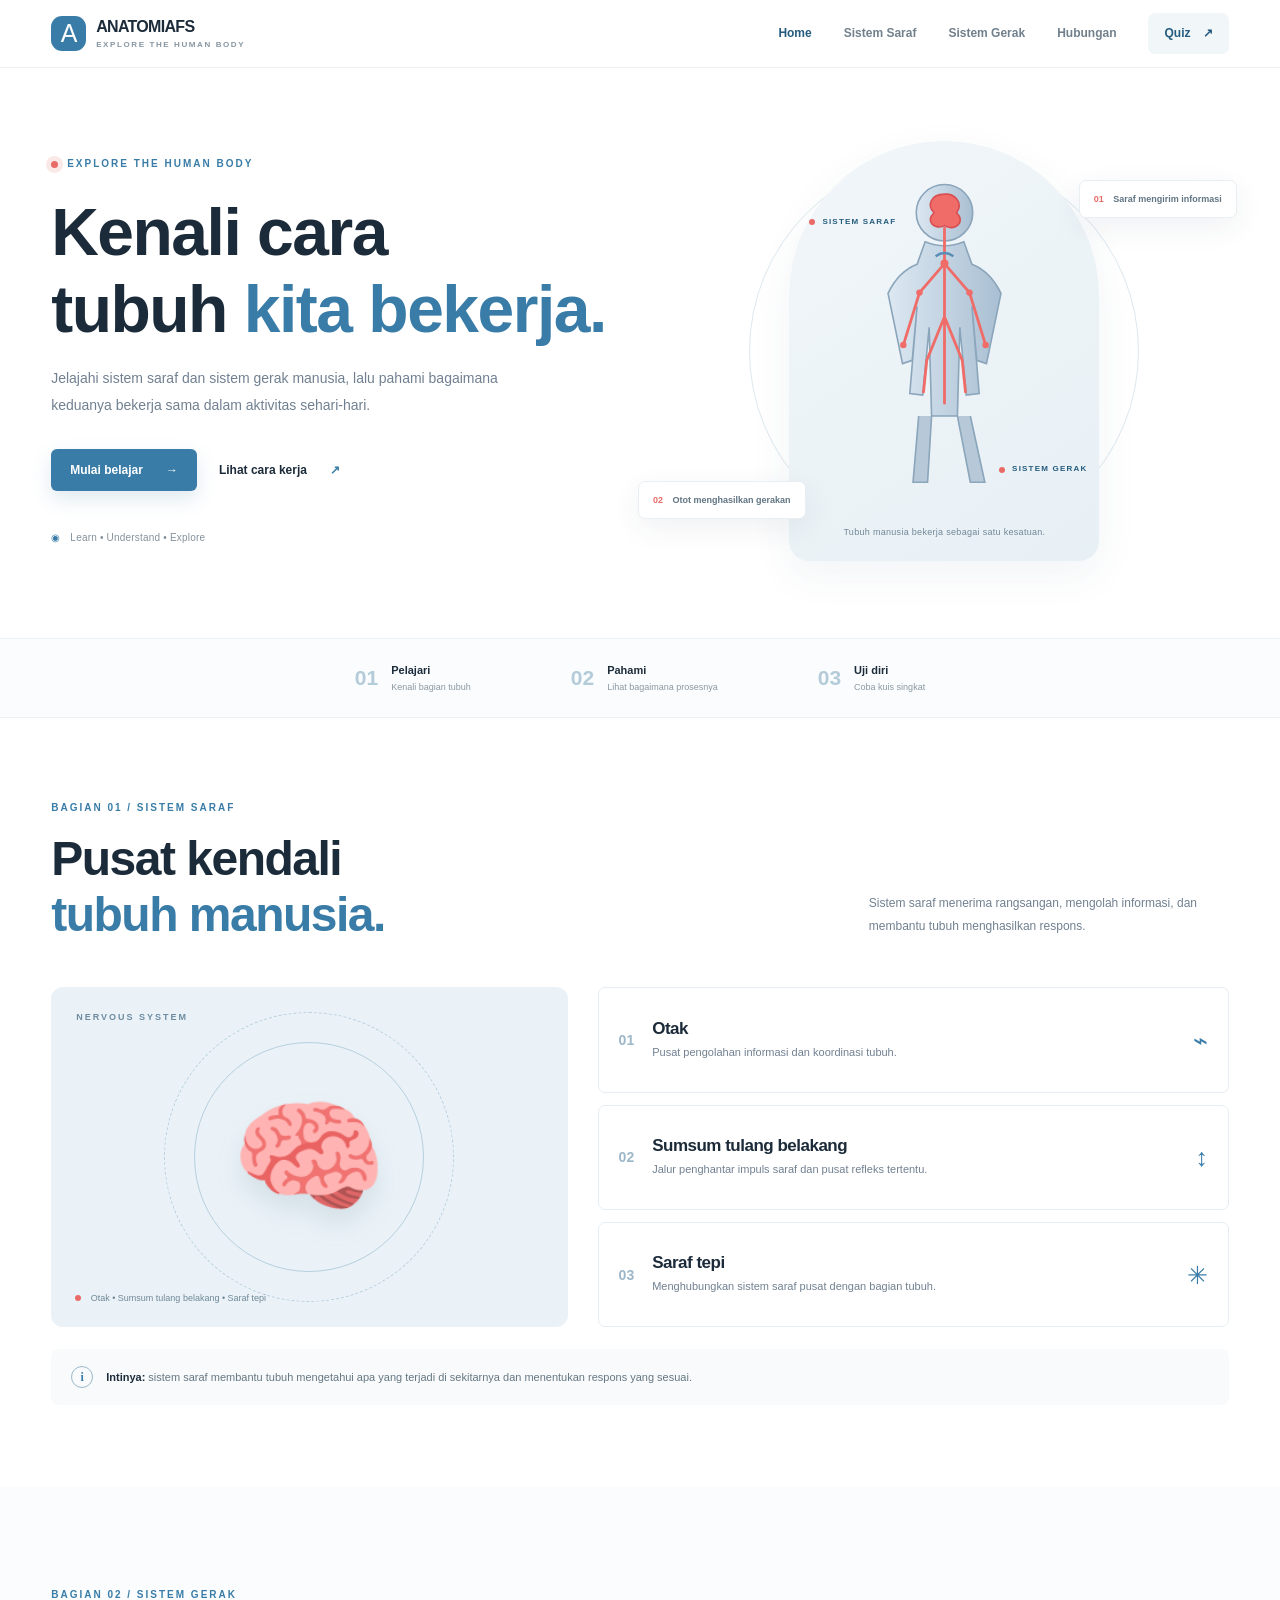
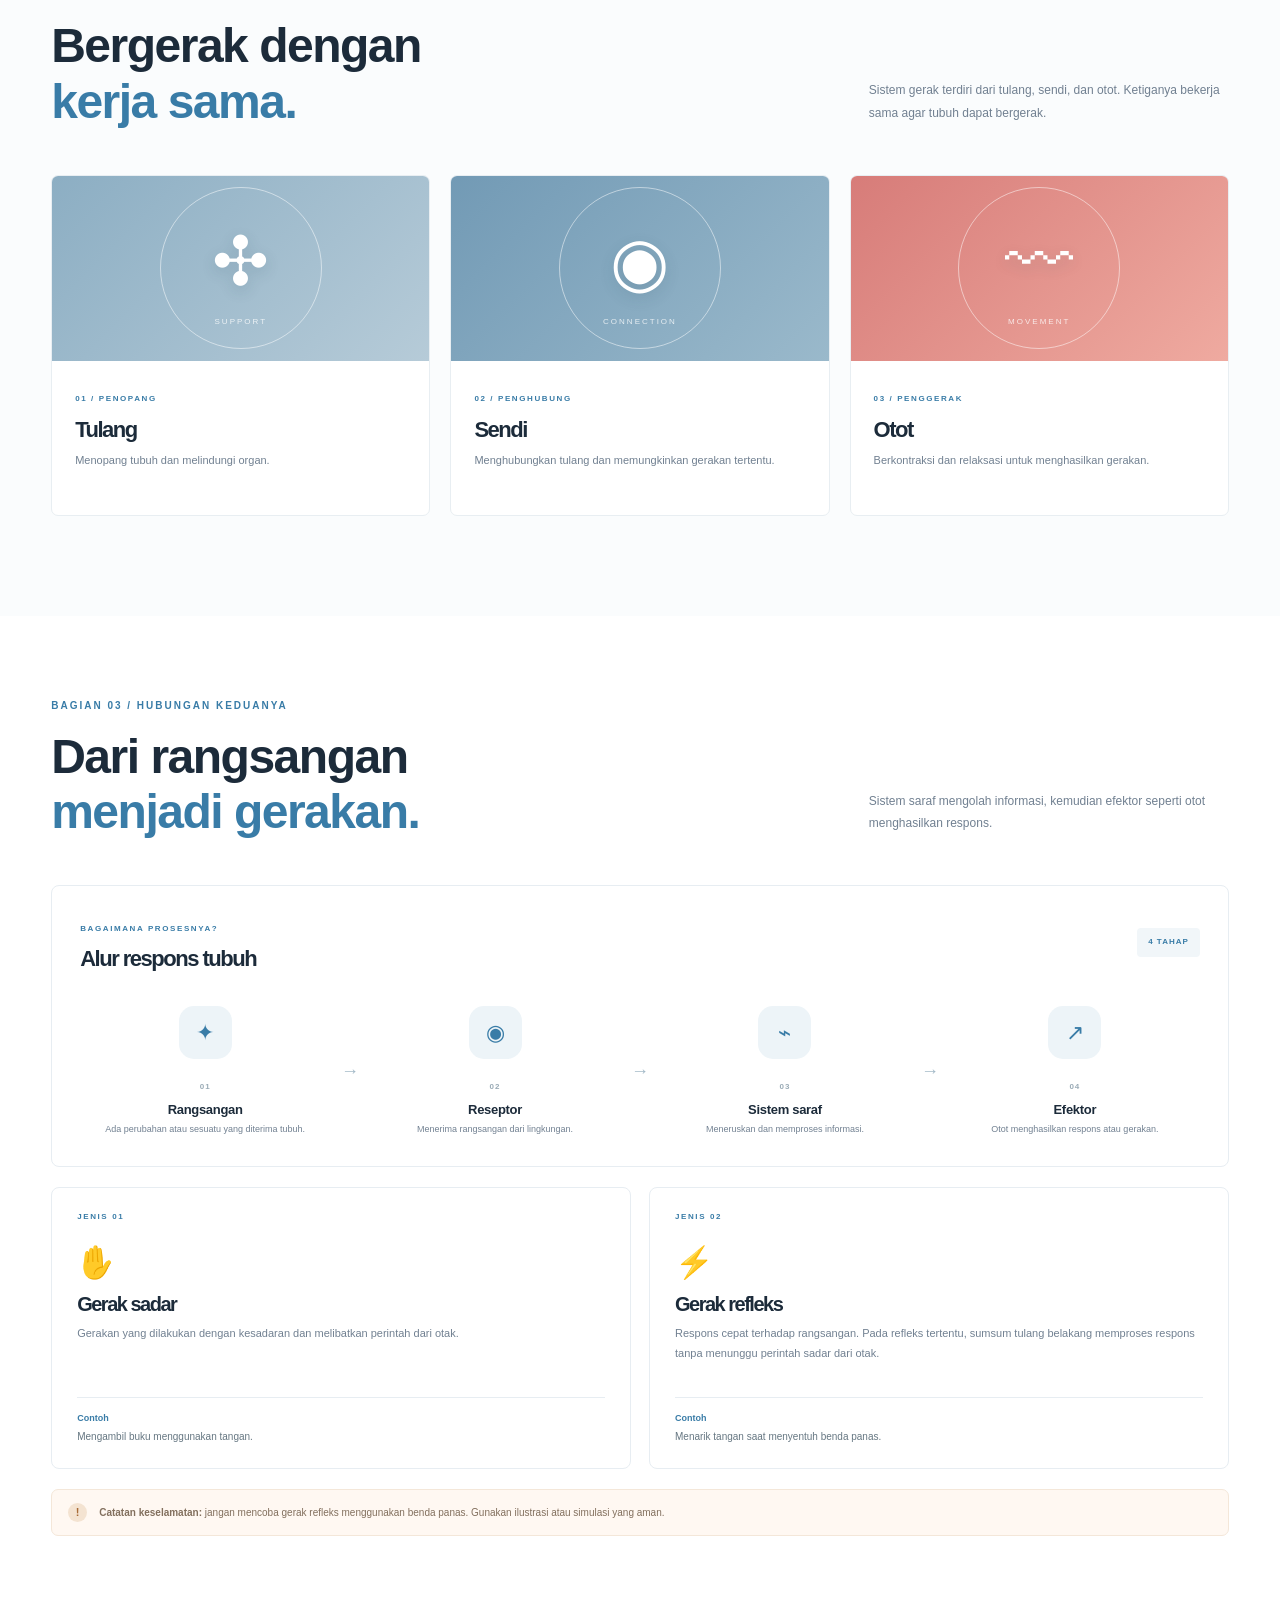
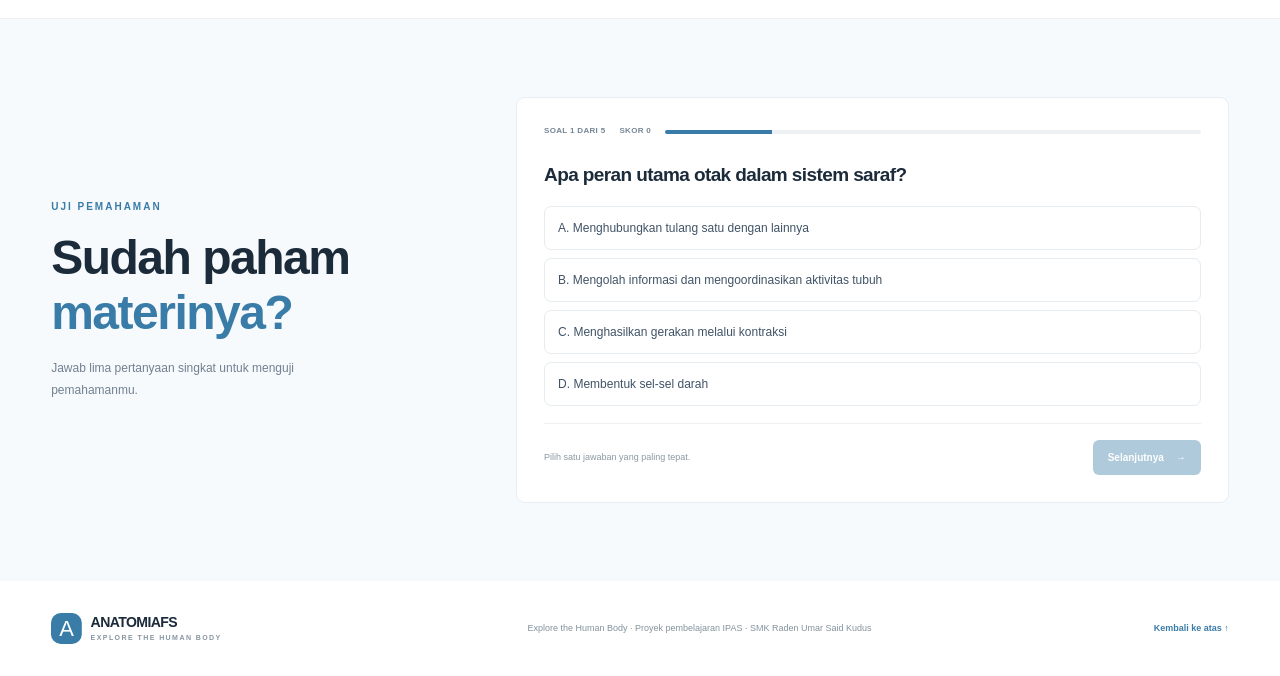
==== commit 03f11206: "Rename anatomiafs-minimalis.html to index.html" ====
--- a/index.html
+++ b/index.html
@@ -3,18 +3,146 @@
 <head>
   <meta charset="UTF-8">
   <meta name="viewport" content="width=device-width, initial-scale=1.0">
-  <meta name="description" content="Media edukasi interaktif tentang sistem saraf dan sistem gerak manusia.">
-  <title>Human Body Explorer | Sistem Saraf & Gerak</title>
-  <link rel="preconnect" href="https://fonts.googleapis.com">
-  <link rel="preconnect" href="https://fonts.gstatic.com" crossorigin>
-  <link href="https://fonts.googleapis.com/css2?family=DM+Sans:wght@400;500;600;700&family=Manrope:wght@400;500;600;700;800&display=swap" rel="stylesheet">
-  <link rel="stylesheet" href="style.css">
+  <meta name="description" content="ANATOMIAFS — media pembelajaran IPAS tentang sistem saraf dan sistem gerak manusia.">
+  <title>ANATOMIAFS — Explore the Human Body</title>
+
+<style>
+*{box-sizing:border-box;margin:0;padding:0}
+:root{--ink:#182b3b;--muted:#6e7d89;--blue:#397ca7;--blue-dark:#245b7e;--pale:#edf4f8;--red:#e96b68;--line:#e3eaf0;--white:#fff;--font:'DM Sans',sans-serif;--display:'Manrope',sans-serif}
+html{scroll-behavior:smooth;scroll-padding-top:90px}
+body{font-family:var(--font);color:var(--ink);background:#fff;line-height:1.6}
+a{color:inherit;text-decoration:none}
+.topbar{height:82px;padding:0 max(calc((100% - 1160px)/2),6%);display:flex;align-items:center;justify-content:space-between;border-bottom:1px solid #edf0f3;background:rgba(255,255,255,.94);position:sticky;top:0;z-index:20;backdrop-filter:blur(14px)}
+.brand{display:flex;align-items:center;gap:10px;font:800 16px var(--display);letter-spacing:-.7px;line-height:1;color:var(--ink)}
+.brand-mark{display:grid;place-items:center;width:35px;height:35px;border-radius:11px;background:var(--blue);color:#fff;font-size:25px;font-weight:400}
+.brand-light{font-weight:500;color:var(--blue)}
+.brand small{display:block;font:700 8px var(--font);letter-spacing:2.8px;color:#8796a2;margin-top:5px}
+nav{display:flex;align-items:center;gap:32px}.nav-link{font-size:12px;font-weight:600;color:#71808c;transition:.2s}.nav-link:hover,.nav-link.active{color:var(--blue-dark)}.nav-quiz{padding:11px 16px;background:var(--pale);border-radius:7px;color:var(--blue-dark)}.nav-quiz span{margin-left:9px}.menu-toggle{display:none;border:0;background:none;font-size:24px;color:var(--ink)}
+.section{max-width:1160px;margin:auto;padding-left:6%;padding-right:6%}
+.hero{min-height:600px;display:grid;grid-template-columns:1fr 1fr;align-items:center;gap:40px;padding-top:65px;padding-bottom:70px}
+.eyebrow{font-size:10px;letter-spacing:2px;font-weight:700;color:var(--blue);display:flex;align-items:center;gap:9px}.pulse{width:7px;height:7px;border-radius:50%;background:var(--red);box-shadow:0 0 0 5px #fbe9e8}
+h1,h2,h3,h4{font-family:var(--display);letter-spacing:-1.5px;line-height:1.16}
+h1{font-size:clamp(43px,5.3vw,66px);font-weight:800;margin:22px 0 18px}h1 span,h2 span{color:var(--blue)}
+.hero-desc{max-width:450px;color:var(--muted);font-size:14px;line-height:1.9}
+.hero-actions{display:flex;align-items:center;gap:22px;margin-top:30px}.btn{border:0;display:inline-flex;align-items:center;justify-content:center;gap:23px;padding:14px 19px;border-radius:6px;font:700 12px var(--font);cursor:pointer;transition:.2s}.btn-primary{background:var(--blue);color:#fff;box-shadow:0 8px 20px #397ca729}.btn-primary:hover{background:var(--blue-dark);transform:translateY(-2px)}.btn-quiet{color:var(--ink);padding-left:0}.btn-quiet span{color:var(--blue)}
+.hero-meta{font-size:10px;color:#84919b;margin-top:39px;letter-spacing:.2px}.meta-icon{color:var(--blue);margin-right:7px}
+.hero-art{height:470px;position:relative;display:grid;place-items:center}.orbit{position:absolute;border:1px solid #dce8ef;border-radius:50%;width:390px;height:390px}.orbit-two{width:460px;height:460px;border-style:dashed;opacity:.7}
+.human-card{width:310px;height:420px;background:linear-gradient(145deg,#f1f6f9,#e7f0f5);border-radius:155px 155px 20px 20px;position:relative;display:flex;justify-content:center;align-items:center;box-shadow:0 25px 65px #34566b18;overflow:hidden}
+.human-figure{height:355px;width:245px;z-index:1}.human-label{position:absolute;z-index:2;font-size:8px;letter-spacing:1.2px;font-weight:700;color:var(--blue-dark);display:flex;align-items:center;gap:7px}.human-label i{width:6px;height:6px;border-radius:50%;background:var(--red)}.label-brain{top:75px;left:20px}.label-muscle{bottom:85px;right:12px}.art-caption{position:absolute;bottom:22px;font-size:9px;color:#718797;letter-spacing:.3px}
+.float-chip{position:absolute;background:#fff;border:1px solid #e8eef2;padding:11px 14px;border-radius:7px;font-size:9px;font-weight:600;color:#607482;box-shadow:0 9px 30px #243f5012;z-index:3}.float-chip span{color:var(--red);font-weight:800;margin-right:7px}.chip-top{top:64px;right:-8px}.chip-bottom{bottom:67px;left:-22px}
+.intro-strip{background:#f5f8fa;display:flex;justify-content:center;gap:100px;padding:23px 5%;border-top:1px solid #edf1f4;border-bottom:1px solid #edf1f4}.intro-strip>div{display:flex;align-items:center;gap:13px}.strip-number{font:800 21px var(--display);color:#b4cbd9}.intro-strip b,.intro-strip small{display:block}.intro-strip b{font-size:11px}.intro-strip small{font-size:9px;color:#8a98a2}
+.content-section{padding-top:105px;padding-bottom:105px}.section-heading{display:flex;justify-content:space-between;align-items:flex-end;gap:30px;margin-bottom:45px}.section-heading h2,.quiz-heading h2{font-size:clamp(34px,4vw,48px);margin-top:15px}.section-heading>p{max-width:360px;color:var(--muted);font-size:12px;line-height:1.9;padding-bottom:5px}
+.nervous-layout{display:grid;grid-template-columns:.9fr 1.1fr;gap:30px;align-items:stretch}.nervous-visual{min-height:340px;background:#eaf2f7;border-radius:12px;position:relative;overflow:hidden;display:grid;place-items:center}.visual-tag{position:absolute;top:23px;left:25px;font-size:9px;letter-spacing:2px;font-weight:700;color:#6e8ba0}.brain-illustration{font-size:125px;filter:drop-shadow(0 15px 12px #577a9325);z-index:1}.neuron-line{position:absolute;border:1px solid #b7cfde;border-radius:50%;width:230px;height:230px}.line-b{width:290px;height:290px;border-style:dashed}.visual-note{position:absolute;bottom:22px;left:24px;font-size:9px;color:#6f8798}.note-dot{display:inline-block;width:6px;height:6px;background:var(--red);border-radius:50%;margin-right:7px}
+.info-list{display:flex;flex-direction:column;gap:12px}.info-card{flex:1;display:flex;align-items:center;gap:18px;border:1px solid var(--line);border-radius:9px;padding:19px 20px;transition:.2s}.info-card:hover{border-color:#b7d0df;transform:translateX(3px)}.info-index{font:800 14px var(--display);color:#9cb7c8}.info-card h3{font-size:17px;letter-spacing:-.5px;margin-bottom:5px}.info-card p{font-size:11px;color:var(--muted)}.info-symbol{margin-left:auto;font-size:25px;color:var(--blue);padding-left:8px}
+.fact-banner{margin-top:22px;padding:17px 20px;background:#f4f8fa;border-radius:8px;display:flex;align-items:center;gap:13px}.fact-icon{width:22px;height:22px;border:1px solid #9bb9ca;border-radius:50%;display:grid;place-items:center;color:var(--blue);font:700 12px serif;flex-shrink:0}.fact-banner p{font-size:11px;color:#657783}.fact-banner b{color:var(--ink)}
+.movement-section{background:#f5f8fa}.section-inner{padding-top:100px;padding-bottom:100px}.movement-grid{display:grid;grid-template-columns:repeat(3,1fr);gap:20px}.movement-card{background:#fff;border:1px solid #e8eef2;border-radius:10px;overflow:hidden;transition:.2s}.movement-card:hover{transform:translateY(-5px);box-shadow:0 16px 35px #243f5010}.movement-art{height:185px;display:flex;flex-direction:column;align-items:center;justify-content:center;position:relative;overflow:hidden}.movement-art:before,.movement-art:after{content:"";position:absolute;border:1px solid #ffffff80;border-radius:50%;width:160px;height:160px}.movement-art:after{width:210px;height:210px;border-style:dashed}.movement-art span{font-size:68px;z-index:1;color:#fff;text-shadow:0 5px 15px #1c40542a}.movement-art small{font-size:8px;letter-spacing:2px;color:#ffffffc9;z-index:1}.bone-art{background:linear-gradient(135deg,#8caec3,#b6cbd8)}.joint-art{background:linear-gradient(135deg,#729ab5,#9ab9cb)}.muscle-art{background:linear-gradient(135deg,#d77c79,#efaaa0)}.movement-text{padding:22px 23px 25px}.card-kicker{font-size:8px;letter-spacing:1.6px;font-weight:700;color:var(--blue)}.movement-text h3{font-size:22px;margin:9px 0}.movement-text p{font-size:11px;color:var(--muted);min-height:38px}
+.process-panel{border:1px solid var(--line);border-radius:11px;padding:27px 28px 30px}.process-top{display:flex;justify-content:space-between;align-items:center}.process-top h3{font-size:22px;margin-top:7px}.process-badge{font-size:8px;letter-spacing:1px;font-weight:700;color:var(--blue);background:var(--pale);padding:8px 11px;border-radius:4px}.process-flow{display:grid;grid-template-columns:1fr 20px 1fr 20px 1fr 20px 1fr;gap:10px;align-items:center;margin-top:35px}.process-step{text-align:center}.step-icon{width:53px;height:53px;margin:0 auto 12px;display:grid;place-items:center;border-radius:15px;background:#edf4f8;color:var(--blue);font-size:22px}.process-step:nth-of-type(7) .step-icon{background:#fceeed;color:var(--red)}.step-no{font-size:8px;font-weight:700;letter-spacing:1px;color:#9aabb6}.process-step h4{font-size:13px;letter-spacing:-.3px;margin:5px 0}.process-step p{font-size:9px;line-height:1.6;color:var(--muted)}.flow-arrow{color:#a4bac8;text-align:center;font-size:18px}
+.response-grid{display:grid;grid-template-columns:1fr 1fr;gap:18px;margin-top:20px}.response-card{border:1px solid var(--line);border-radius:10px;padding:23px 25px}.response-label{font-size:8px;letter-spacing:1.6px;font-weight:700;color:var(--blue)}.response-icon{font-size:31px;margin:14px 0 5px;color:var(--blue)}.reflex .response-icon{color:var(--red)}.response-card h3{font-size:20px;margin-bottom:8px}.response-card>p{font-size:11px;color:var(--muted);line-height:1.8;min-height:58px}.example{border-top:1px solid var(--line);padding-top:13px;margin-top:15px}.example b,.example span{display:block}.example b{font-size:9px;color:var(--blue);margin-bottom:4px}.example span{font-size:10px;color:#667782}.safety-note{display:flex;align-items:center;gap:12px;background:#fff8f2;border:1px solid #f4e7d9;padding:13px 16px;border-radius:7px;margin-top:20px}.safety-note>span{width:19px;height:19px;display:grid;place-items:center;background:#f4e3d1;color:#a86b36;border-radius:50%;font-weight:800;font-size:11px;flex-shrink:0}.safety-note p{font-size:10px;color:#826f5d}
+.quiz-section{background:#18374d;color:#fff;padding:90px 0}.quiz-inner{display:grid;grid-template-columns:.75fr 1.25fr;gap:70px;align-items:center}.quiz-heading .eyebrow{color:#9fc4d9}.quiz-heading h2{color:#fff}.quiz-heading h2 span{color:#9bc6df}.quiz-heading p{font-size:12px;color:#b5c7d2;max-width:270px;margin-top:17px;line-height:1.8}
+.quiz-box,.quiz-result{background:#fff;color:var(--ink);padding:29px 30px;border-radius:11px;box-shadow:0 20px 55px #081e2d30}.quiz-progress{display:flex;justify-content:space-between;align-items:center;gap:20px;font-size:8px;letter-spacing:1px;font-weight:700;color:#83939e}.progress-track{height:4px;background:#eaf0f3;width:42%;border-radius:9px;overflow:hidden}.progress-track span{display:block;height:100%;width:20%;background:var(--blue);transition:width .3s}.quiz-box h3{font-size:20px;letter-spacing:-.6px;margin:27px 0 19px}.answer-list{display:grid;gap:9px}.answer-option{width:100%;border:1px solid #e5ebef;background:#fff;border-radius:6px;text-align:left;padding:12px 14px;font:500 11px var(--font);color:#526571;cursor:pointer;transition:.15s}.answer-option:hover:not(:disabled){border-color:#9dbdce;background:#f7fafc}.answer-option.selected{border-color:var(--blue);background:#eef5f9;color:var(--blue-dark)}.answer-option.correct{border-color:#7db99b;background:#eff8f2;color:#286a47}.answer-option.wrong{border-color:#e5a09d;background:#fff3f2;color:#a74845}.quiz-bottom{display:flex;justify-content:space-between;align-items:center;gap:12px;margin-top:20px}.quiz-bottom #feedback{font-size:9px;color:#8a98a2}.quiz-bottom .btn{padding:12px 15px;gap:12px;font-size:10px}.quiz-bottom .btn:disabled{opacity:.4;cursor:not-allowed;transform:none}.quiz-result{text-align:center;padding:45px 30px}.quiz-result[hidden]{display:none}.result-icon{width:55px;height:55px;display:grid;place-items:center;border-radius:50%;background:#eaf5ee;color:#3c9162;font-size:27px;margin:0 auto 17px}.quiz-result .eyebrow{justify-content:center}.quiz-result h3{font-size:28px;margin:12px 0}.quiz-result p{font-size:12px;color:var(--muted);margin-bottom:23px}
+footer{min-height:95px;padding:25px max(calc((100% - 1160px)/2),6%);display:flex;align-items:center;justify-content:space-between;gap:20px}footer p,footer .back-top{font-size:9px;color:#84929c}.footer-brand{transform:scale(.88);transform-origin:left center}.back-top{color:var(--blue)!important;font-weight:700}
+@media(max-width:800px){.topbar{height:70px;padding:0 5%}.menu-toggle{display:block}nav{display:none;position:absolute;top:69px;left:0;right:0;background:#fff;padding:18px 6%;border-bottom:1px solid var(--line);flex-direction:column;align-items:flex-start;gap:18px}nav.open{display:flex}.hero{grid-template-columns:1fr;gap:5px;padding-top:60px}.hero-copy{max-width:600px}.hero-art{height:420px}.chip-top{right:5%}.chip-bottom{left:4%}.intro-strip{gap:30px}.section-heading{align-items:flex-start;flex-direction:column;gap:15px}.section-heading>p{max-width:520px}.quiz-inner{grid-template-columns:1fr;gap:35px}.quiz-heading p{max-width:450px}.quiz-section{padding:70px 0}}
+@media(max-width:560px){.hero{padding-top:48px}.hero-art{height:365px;transform:scale(.9);margin:-5px -20px}.human-card{height:370px;width:275px}.human-figure{height:315px}.orbit{width:320px;height:320px}.orbit-two{width:370px;height:370px}.chip-top{top:28px}.chip-bottom{bottom:36px}.intro-strip{justify-content:space-around;gap:10px;padding:18px 4%}.intro-strip>div{gap:7px}.strip-number{font-size:17px}.intro-strip small{font-size:8px}.intro-strip b{font-size:9px}.content-section,.section-inner{padding-top:72px;padding-bottom:72px}.nervous-layout{grid-template-columns:1fr}.nervous-visual{min-height:260px}.brain-illustration{font-size:100px}.movement-grid{grid-template-columns:1fr;gap:13px}.movement-card{display:grid;grid-template-columns:38% 1fr}.movement-art{height:155px}.movement-art span{font-size:48px}.movement-text{padding:18px 16px;align-self:center}.movement-text h3{font-size:19px}.movement-text p{min-height:0}.process-panel{padding:21px 15px}.process-flow{grid-template-columns:1fr 13px 1fr;row-gap:26px;column-gap:5px}.process-step:nth-of-type(5){grid-column:1}.process-step:nth-of-type(7){grid-column:3}.flow-arrow:nth-of-type(6){display:none}.process-step p{font-size:8px}.response-grid{grid-template-columns:1fr}.response-card>p{min-height:0}.quiz-section{padding:65px 0}.quiz-box{padding:23px 18px}.quiz-box h3{font-size:18px}.quiz-bottom{align-items:flex-start;flex-direction:column}.quiz-bottom .btn{align-self:flex-end}footer{flex-wrap:wrap;padding:22px 6%}footer p{order:3;width:100%}}
+
+
+/* ANATOMIAFS — penyederhanaan visual */
+:root {
+  --ink: #1c2b3a;
+  --muted: #718091;
+  --blue: #397ca7;
+  --blue-dark: #245b7e;
+  --pale: #f1f6f9;
+  --red: #e96b68;
+  --line: #e7edf2;
+}
+body { background: #fff; }
+.topbar { height: 68px; padding-inline: max(calc((100% - 1320px)/2), 4%); }
+.section { max-width: 1440px; padding-left: 4%; padding-right: 4%; }
+.hero { min-height: 540px; padding-top: 48px; padding-bottom: 52px; }
+.orbit-two { display: none; }
+.human-card { box-shadow: 0 14px 40px #34566b10; }
+.intro-strip { gap: clamp(24px, 8vw, 100px); background: #fafcfd; }
+.content-section { padding-top: 82px; padding-bottom: 82px; }
+.info-card { border-radius: 7px; box-shadow: none; }
+.info-card:hover { transform: translateY(-2px); box-shadow: 0 7px 18px #243f5009; }
+.fact-banner { background: #f8fafb; }
+.movement-section { background: #fafcfd; }
+.movement-card { border-radius: 7px; }
+.movement-card:hover { transform: translateY(-3px); box-shadow: 0 9px 22px #243f500b; }
+.movement-art:after { display: none; }
+.process-panel, .response-card { border-radius: 8px; }
+.quiz-section {
+  background: #f7fafc;
+  color: var(--ink);
+  padding: 78px 0;
+  border-top: 1px solid #edf1f4;
+}
+.quiz-inner { grid-template-columns: .72fr 1.28fr; gap: clamp(28px, 5vw, 64px); }
+.quiz-heading .eyebrow { color: var(--blue); }
+.quiz-heading h2 { color: var(--ink); }
+.quiz-heading h2 span { color: var(--blue); }
+.quiz-heading p { color: var(--muted); }
+.quiz-box, .quiz-result {
+  border: 1px solid var(--line);
+  border-radius: 9px;
+  box-shadow: none;
+  padding: 27px;
+}
+.quiz-progress {
+  display: grid;
+  grid-template-columns: auto auto minmax(65px, 1fr);
+  gap: 14px;
+  letter-spacing: .04em;
+  color: #758596;
+}
+.progress-track { width: 100%; background: #edf1f4; }
+.progress-track span { background: var(--blue); }
+.quiz-box h3 { font-size: 19px; line-height: 1.45; margin: 23px 0 17px; }
+.answer-list { gap: 8px; }
+.answer-option {
+  display: flex;
+  align-items: center;
+  gap: 12px;
+  padding: 12px 13px;
+  border-radius: 7px;
+  color: #405366;
+  font-size: 12px;
+  line-height: 1.5;
+}
+.answer-option::first-letter { font-weight: 700; }
+.answer-option:hover:not(:disabled) { background: #f7fafc; border-color: #b7cbd9; }
+.answer-option.correct { background: #f1f8f3; border-color: #9ac7aa; color: #286a47; }
+.answer-option.wrong { background: #fff5f4; border-color: #e5aaa6; color: #a74845; }
+.quiz-bottom { border-top: 1px solid #edf1f4; padding-top: 16px; margin-top: 17px; }
+.quiz-bottom #feedback { line-height: 1.6; max-width: 72%; }
+.quiz-bottom .btn { border-radius: 6px; box-shadow: none; }
+.quiz-result { min-height: 290px; }
+.result-icon { background: #f0f6f2; }
+footer { padding-inline: max(calc((100% - 1320px)/2), 4%); }
+.brand small { letter-spacing: 1.6px; }
+@media(max-width:800px) {
+  .topbar { padding-inline: 5%; }
+  .quiz-inner { grid-template-columns: 1fr; gap: 25px; }
+  .quiz-heading p { max-width: 500px; }
+  .quiz-section { padding: 64px 0; }
+}
+@media(max-width:560px) {
+  .content-section { padding-top: 65px; padding-bottom: 65px; }
+  .quiz-box, .quiz-result { padding: 20px 16px; }
+  .quiz-progress { grid-template-columns: auto auto; }
+  .progress-track { grid-column: 1 / -1; }
+  .quiz-bottom { flex-direction: column; }
+  .quiz-bottom #feedback { max-width: 100%; }
+  .quiz-bottom .btn { align-self: flex-end; }
+}
+
+</style>
 </head>
 <body>
   <header class="topbar">
-    <a class="brand" href="#home" aria-label="Human Body Explorer beranda">
-      <span class="brand-mark">＋</span>
-      <span>human<span class="brand-light">body</span><small>EXPLORER</small></span>
+    <a class="brand" href="#home" aria-label="ANATOMIAFS beranda">
+      <span class="brand-mark">A</span>
+      <span>ANATOMIAFS<small>EXPLORE THE HUMAN BODY</small></span>
     </a>
     <button class="menu-toggle" id="menuToggle" aria-label="Buka navigasi" aria-expanded="false">☰</button>
     <nav id="mainNav">
@@ -22,21 +150,21 @@
       <a class="nav-link" href="#saraf">Sistem Saraf</a>
       <a class="nav-link" href="#gerak">Sistem Gerak</a>
       <a class="nav-link" href="#hubungan">Hubungan</a>
-      <a class="nav-link nav-quiz" href="#kuis">Mulai Kuis <span>↗</span></a>
+      <a class="nav-link nav-quiz" href="#quiz">Quiz <span>↗</span></a>
     </nav>
   </header>
 
   <main>
     <section class="hero section" id="home">
       <div class="hero-copy">
-        <div class="eyebrow"><span class="pulse"></span> IPAS • KELAS X PPLG</div>
+        <div class="eyebrow"><span class="pulse"></span> EXPLORE THE HUMAN BODY</div>
         <h1>Kenali cara<br>tubuh <span>kita bekerja.</span></h1>
         <p class="hero-desc">Jelajahi sistem saraf dan sistem gerak manusia, lalu pahami bagaimana keduanya bekerja sama dalam aktivitas sehari-hari.</p>
         <div class="hero-actions">
           <a class="btn btn-primary" href="#saraf">Mulai belajar <span>→</span></a>
           <a class="btn btn-quiet" href="#hubungan">Lihat cara kerja <span>↗</span></a>
         </div>
-        <div class="hero-meta"><span class="meta-icon">◉</span> Materi singkat · Ilustrasi · Kuis interaktif</div>
+        <div class="hero-meta"><span class="meta-icon">◉</span> Learn • Understand • Explore</div>
       </div>
       <div class="hero-art">
         <div class="orbit orbit-one"></div><div class="orbit orbit-two"></div>
@@ -136,11 +264,11 @@
       <div class="safety-note"><span>!</span><p><b>Catatan keselamatan:</b> jangan mencoba gerak refleks menggunakan benda panas. Gunakan ilustrasi atau simulasi yang aman.</p></div>
     </section>
 
-    <section class="quiz-section" id="kuis">
+    <section class="quiz-section" id="quiz">
       <div class="section quiz-inner">
         <div class="quiz-heading"><div class="eyebrow">UJI PEMAHAMAN</div><h2>Sudah paham<br><span>materinya?</span></h2><p>Jawab lima pertanyaan singkat untuk menguji pemahamanmu.</p></div>
         <div class="quiz-box" id="quizBox">
-          <div class="quiz-progress"><span id="questionCounter">PERTANYAAN 01 / 05</span><div class="progress-track"><span id="progressBar"></span></div></div>
+          <div class="quiz-progress"><span id="questionCounter">SOAL 1 DARI 5</span><span id="scoreCounter">SKOR 0</span><div class="progress-track"><span id="progressBar"></span></div></div>
           <h3 id="questionText">Apa fungsi utama otak dalam sistem saraf?</h3>
           <div class="answer-list" id="answerList"></div>
           <div class="quiz-bottom"><span id="feedback" aria-live="polite">Pilih satu jawaban yang menurutmu benar.</span><button class="btn btn-primary" id="nextButton" disabled>Selanjutnya <span>→</span></button></div>
@@ -152,7 +280,167 @@
     </section>
   </main>
 
-  <footer><a class="brand footer-brand" href="#home"><span class="brand-mark">＋</span><span>human<span class="brand-light">body</span><small>EXPLORER</small></span></a><p>Media pembelajaran IPAS • SMK Raden Umar Said Kudus</p><a href="#home" class="back-top">Kembali ke atas ↑</a></footer>
-  <script src="script.js"></script>
+  <footer><a class="brand footer-brand" href="#home"><span class="brand-mark">A</span><span>ANATOMIAFS<small>EXPLORE THE HUMAN BODY</small></span></a><p>Explore the Human Body · Proyek pembelajaran IPAS · SMK Raden Umar Said Kudus</p><a href="#home" class="back-top">Kembali ke atas ↑</a></footer>
+
+<script>
+const menuToggle = document.getElementById('menuToggle');
+const mainNav = document.getElementById('mainNav');
+
+menuToggle.addEventListener('click', () => {
+  const isOpen = mainNav.classList.toggle('open');
+  menuToggle.setAttribute('aria-expanded', String(isOpen));
+});
+
+document.querySelectorAll('.nav-link').forEach(link => {
+  link.addEventListener('click', () => {
+    mainNav.classList.remove('open');
+    menuToggle.setAttribute('aria-expanded', 'false');
+  });
+});
+
+const questions = [
+  {
+    question: 'Apa peran utama otak dalam sistem saraf?',
+    answers: [
+      'Menghubungkan tulang satu dengan lainnya',
+      'Mengolah informasi dan mengoordinasikan aktivitas tubuh',
+      'Menghasilkan gerakan melalui kontraksi',
+      'Membentuk sel-sel darah'
+    ],
+    correct: 1,
+    explanation: 'Tepat. Otak mengolah informasi dan mengoordinasikan berbagai aktivitas tubuh.'
+  },
+  {
+    question: 'Bagian sistem saraf yang menjadi jalur penghantar impuls sekaligus pusat refleks tertentu adalah ...',
+    answers: ['Saraf tepi', 'Otot rangka', 'Sumsum tulang belakang', 'Sendi'],
+    correct: 2,
+    explanation: 'Benar. Sumsum tulang belakang menghantarkan impuls dan memproses beberapa gerak refleks.'
+  },
+  {
+    question: 'Struktur yang menghubungkan tulang dengan tulang dan memungkinkan gerakan disebut ...',
+    answers: ['Otot', 'Reseptor', 'Saraf', 'Sendi'],
+    correct: 3,
+    explanation: 'Benar. Sendi merupakan tempat bertemunya dua tulang atau lebih.'
+  },
+  {
+    question: 'Otot dapat menggerakkan tulang karena otot mampu ...',
+    answers: ['Berkontraksi dan relaksasi', 'Mengolah rangsangan', 'Menghasilkan impuls saraf', 'Menyambungkan tulang'],
+    correct: 0,
+    explanation: 'Tepat. Otot berkontraksi dan relaksasi untuk menghasilkan tarikan pada tulang.'
+  },
+  {
+    question: 'Saat tangan spontan ditarik setelah menyentuh benda panas, respons tersebut disebut ...',
+    answers: ['Gerak sadar', 'Gerak refleks', 'Gerak pasif', 'Gerak sendi'],
+    correct: 1,
+    explanation: 'Benar. Menarik tangan dari benda panas adalah contoh gerak refleks yang cepat dan otomatis.'
+  }
+];
+
+let currentQuestion = 0;
+let score = 0;
+let selectedAnswer = null;
+let answered = false;
+
+const questionCounter = document.getElementById('questionCounter');
+const scoreCounter = document.getElementById('scoreCounter');
+const progressBar = document.getElementById('progressBar');
+const questionText = document.getElementById('questionText');
+const answerList = document.getElementById('answerList');
+const feedback = document.getElementById('feedback');
+const nextButton = document.getElementById('nextButton');
+const quizBox = document.getElementById('quizBox');
+const quizResult = document.getElementById('quizResult');
+
+function renderQuestion() {
+  const item = questions[currentQuestion];
+  selectedAnswer = null;
+  answered = false;
+  questionCounter.textContent = `SOAL ${currentQuestion + 1} DARI ${questions.length}`;
+  scoreCounter.textContent = `SKOR ${score}`;
+  progressBar.style.width = `${((currentQuestion + 1) / questions.length) * 100}%`;
+  questionText.textContent = item.question;
+  feedback.textContent = 'Pilih satu jawaban yang paling tepat.';
+  nextButton.disabled = true;
+  nextButton.innerHTML = currentQuestion === questions.length - 1 ? 'Lihat hasil <span>→</span>' : 'Selanjutnya <span>→</span>';
+  answerList.innerHTML = '';
+
+  item.answers.forEach((answer, index) => {
+    const button = document.createElement('button');
+    button.className = 'answer-option';
+    button.type = 'button';
+    button.textContent = `${String.fromCharCode(65 + index)}. ${answer}`;
+    button.addEventListener('click', () => selectAnswer(index));
+    answerList.appendChild(button);
+  });
+}
+
+function selectAnswer(index) {
+  if (answered) return;
+  selectedAnswer = index;
+  answered = true;
+  const item = questions[currentQuestion];
+  const options = [...answerList.children];
+
+  options.forEach((option, optionIndex) => {
+    option.disabled = true;
+    if (optionIndex === item.correct) option.classList.add('correct');
+    if (optionIndex === index && index !== item.correct) option.classList.add('wrong');
+    if (optionIndex === index) option.classList.add('selected');
+  });
+
+  if (index === item.correct) {
+    score++;
+    feedback.textContent = `Benar! ${item.explanation}`;
+  } else {
+    feedback.textContent = `Belum tepat. ${item.explanation}`;
+  }
+  scoreCounter.textContent = `SKOR ${score}`;
+  nextButton.disabled = false;
+}
+
+nextButton.addEventListener('click', () => {
+  if (!answered) return;
+  if (currentQuestion < questions.length - 1) {
+    currentQuestion++;
+    renderQuestion();
+  } else {
+    showResult();
+  }
+});
+
+function showResult() {
+  quizBox.hidden = true;
+  quizResult.hidden = false;
+  progressBar.style.width = '100%';
+  document.getElementById('resultTitle').textContent = score >= 4 ? 'Kerja bagus!' : 'Tetap semangat!';
+  document.getElementById('resultText').textContent = `Kamu menjawab ${score} dari ${questions.length} pertanyaan dengan benar. ${score === 5 ? 'Semua jawaban benar. Mantap!' : 'Coba pelajari lagi bagian yang belum kamu kuasai, lalu ulangi kuisnya.'}`;
+}
+
+document.getElementById('restartButton').addEventListener('click', () => {
+  currentQuestion = 0;
+  score = 0;
+  scoreCounter.textContent = 'SKOR 0';
+  quizResult.hidden = true;
+  quizBox.hidden = false;
+  renderQuestion();
+});
+
+renderQuestion();
+
+// Menandai menu sesuai bagian yang sedang terlihat.
+const sections = document.querySelectorAll('main section[id]');
+const navLinks = document.querySelectorAll('.nav-link');
+const observer = new IntersectionObserver(entries => {
+  entries.forEach(entry => {
+    if (entry.isIntersecting) {
+      navLinks.forEach(link => {
+        link.classList.toggle('active', link.getAttribute('href') === `#${entry.target.id}`);
+      });
+    }
+  });
+}, { rootMargin: '-35% 0px -55% 0px' });
+sections.forEach(section => observer.observe(section));
+
+</script>
 </body>
 </html>
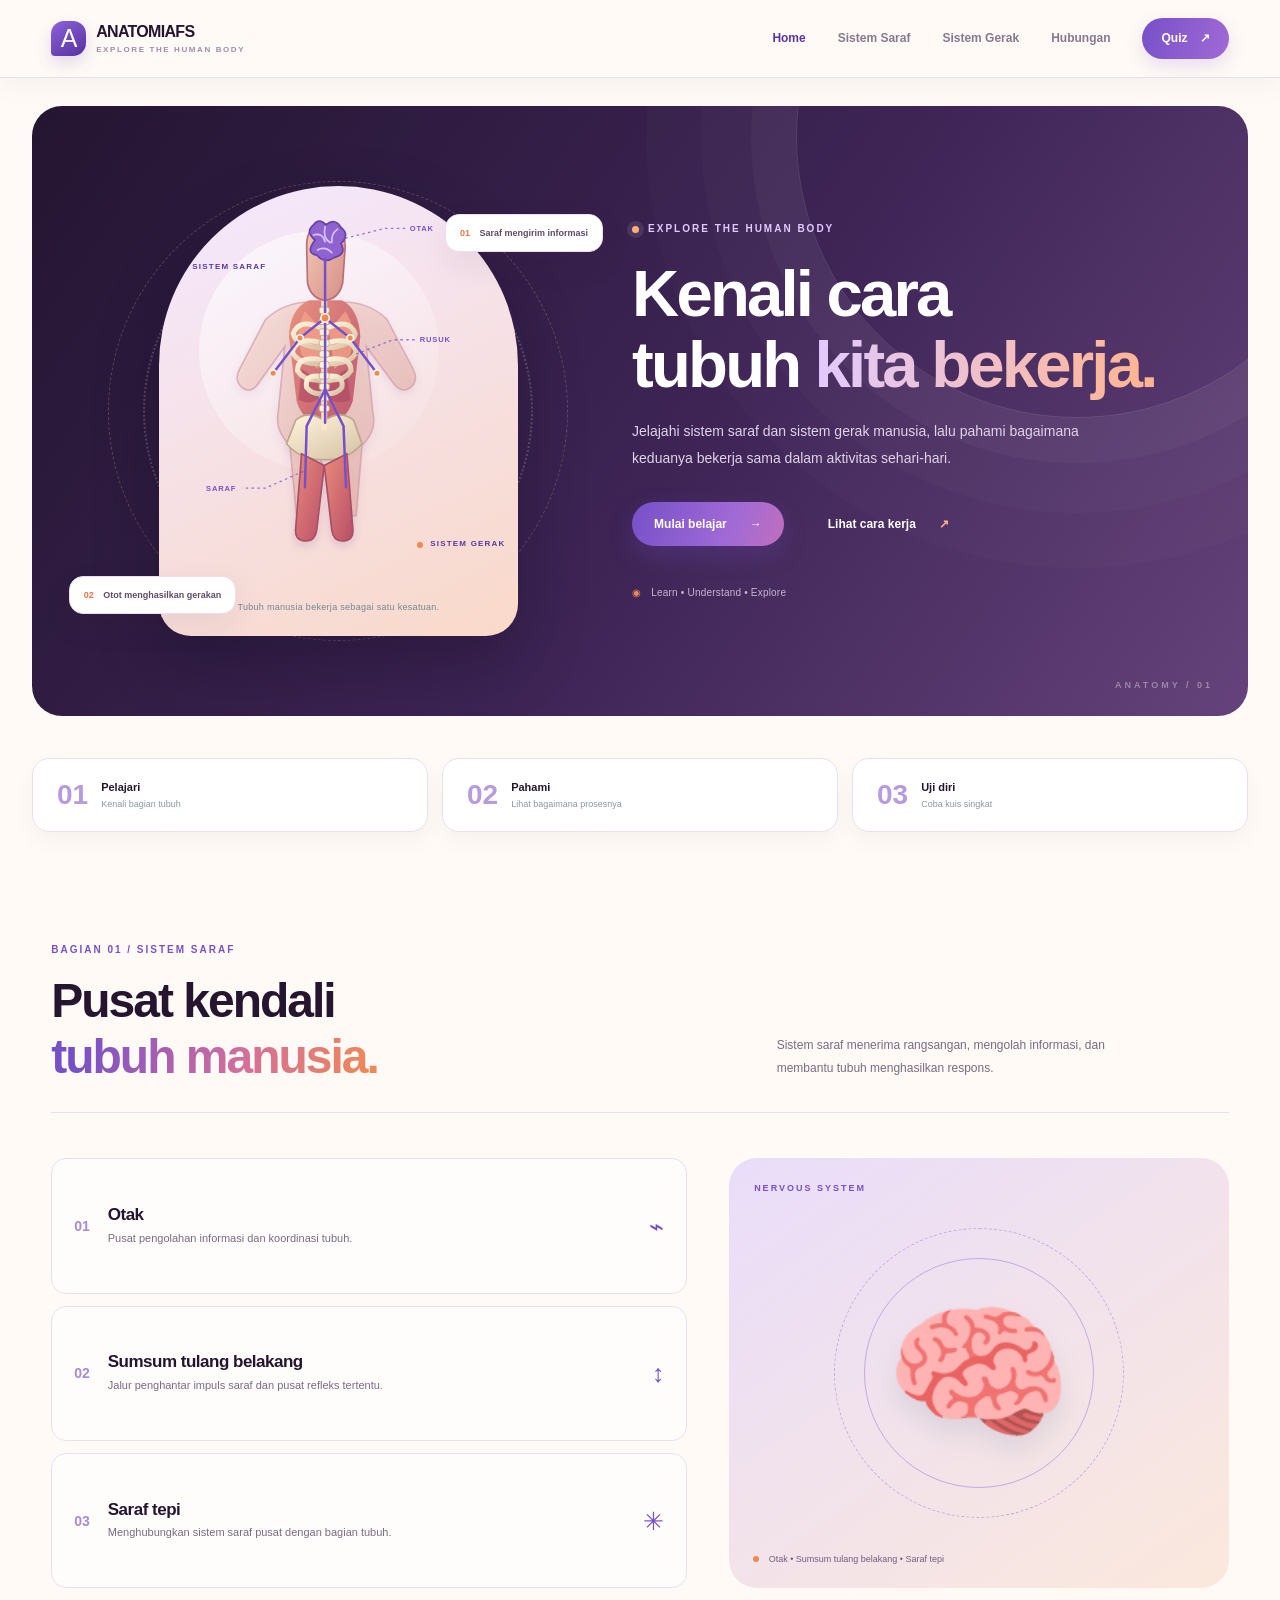
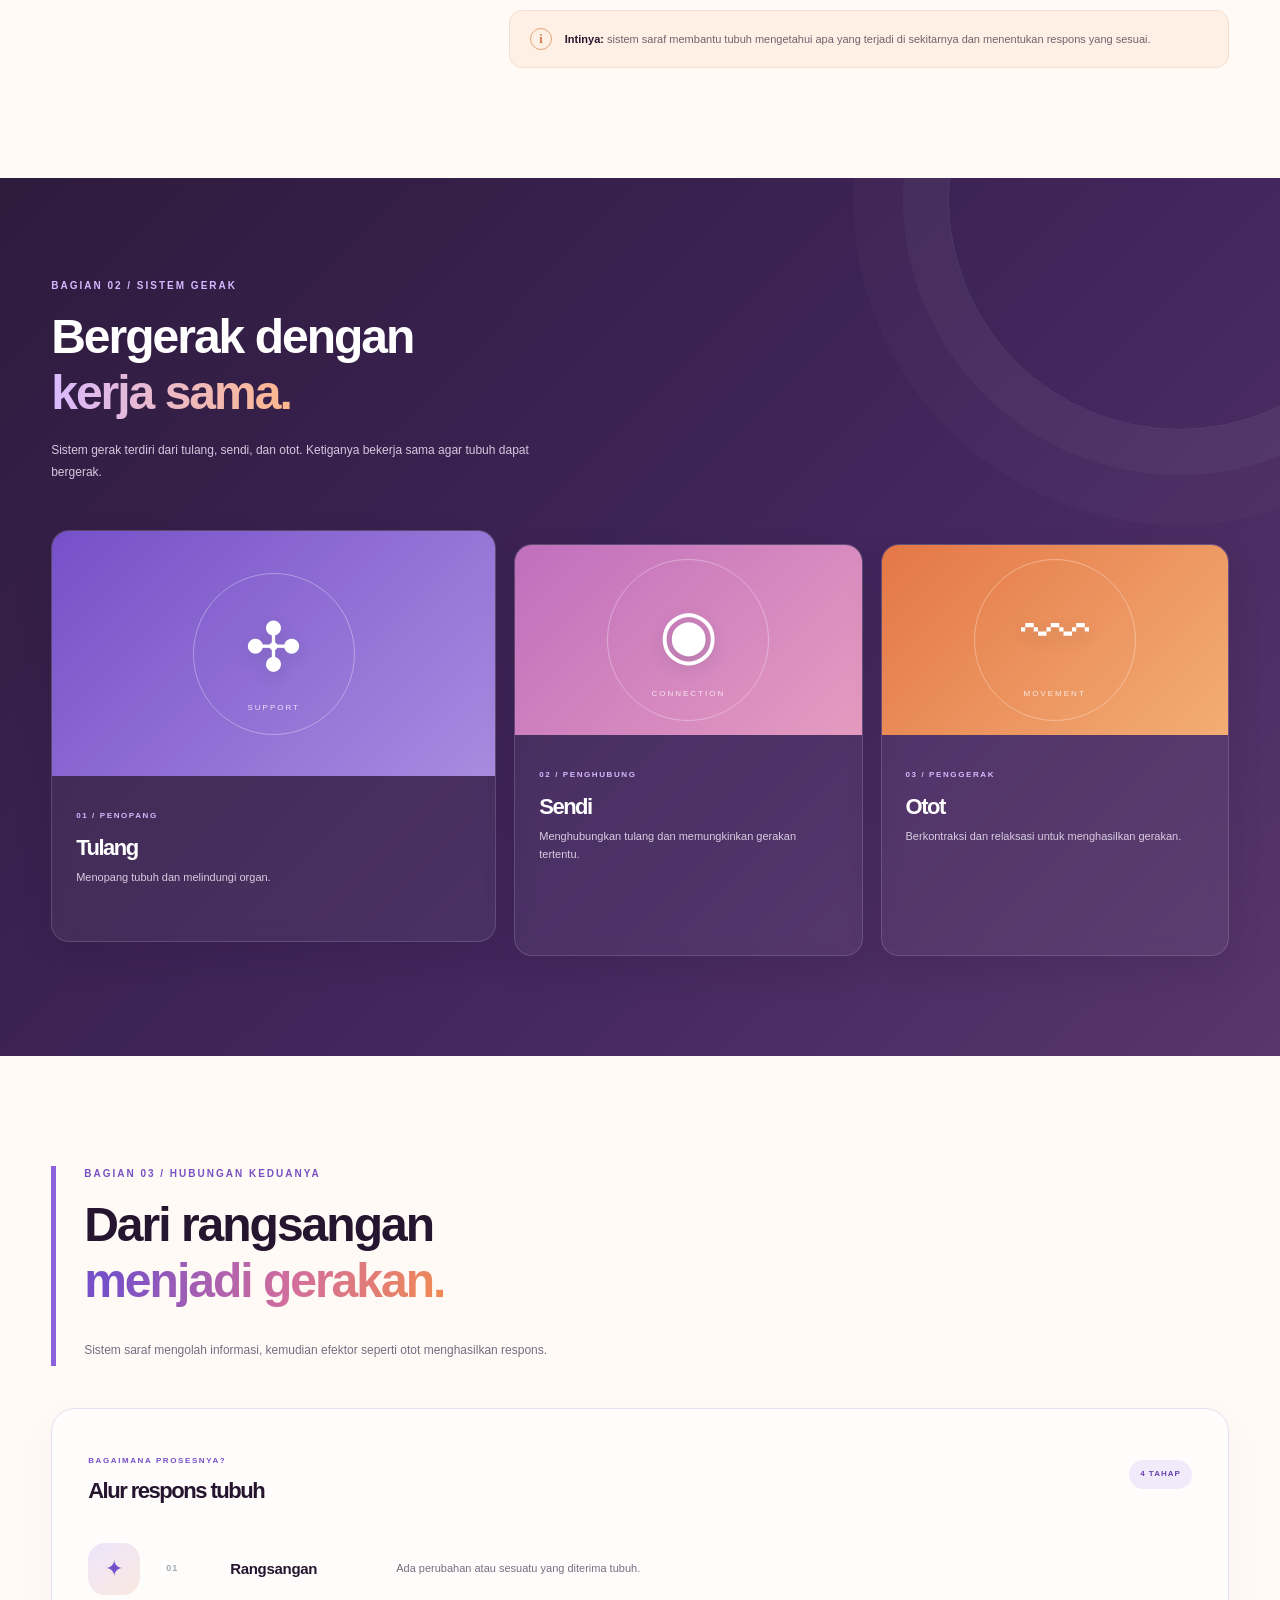
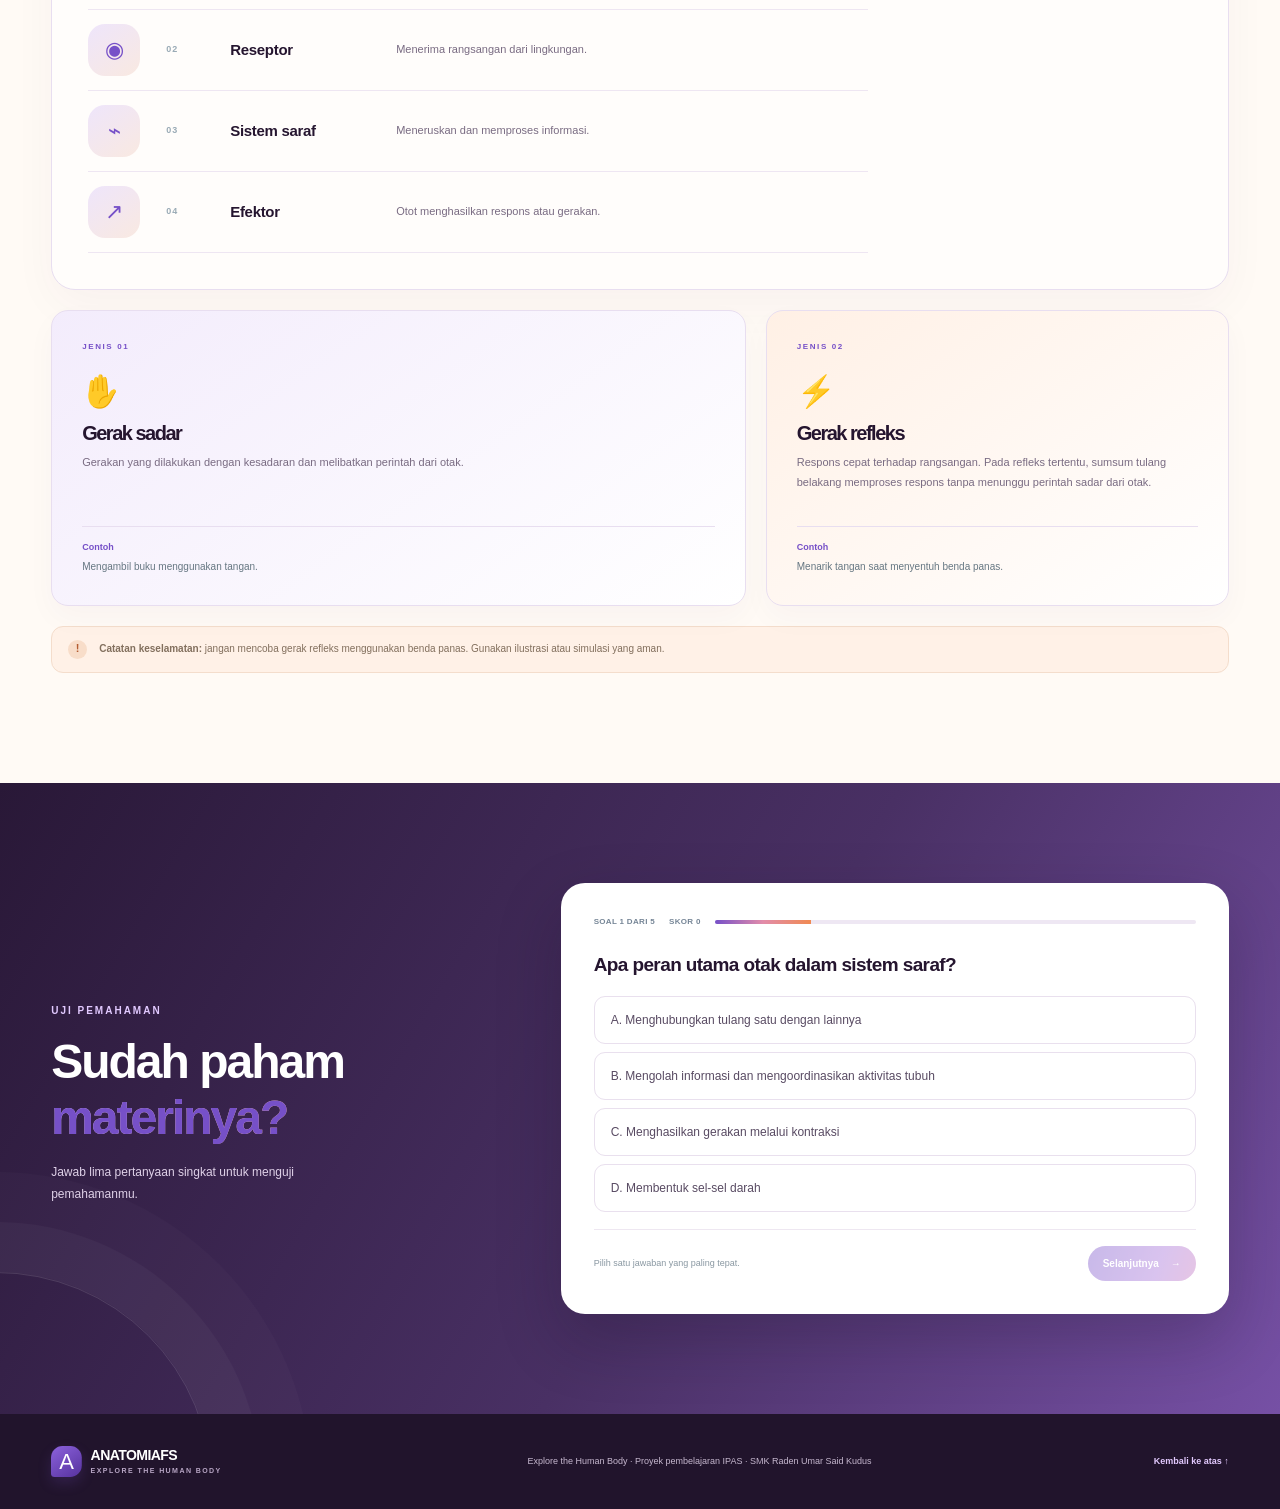
==== commit e067c9ff: "Add files via upload" ====
--- a/index.html
+++ b/index.html
@@ -136,6 +136,433 @@
   .quiz-bottom .btn { align-self: flex-end; }
 }
 
+
+
+/* ===== REDESAIN: NEUROPOP / PLUM + CITRUS ===== */
+:root{
+  --ink:#25152f;
+  --muted:#796b82;
+  --blue:#7650c8;
+  --blue-dark:#4e2b91;
+  --pale:#f0eafa;
+  --red:#f08a52;
+  --line:#e8def0;
+  --white:#fffdfb;
+  --font:'DM Sans',sans-serif;
+  --display:'Manrope',sans-serif;
+}
+body{
+  color:var(--ink);
+  background:#fffaf5;
+  background-image:radial-gradient(ellipse at 8% 8%,#f2e8ff 0,transparent 30%),
+                   radial-gradient(ellipse at 92% 32%,#fff0df 0,transparent 28%);
+}
+.topbar{
+  height:78px;
+  background:rgba(255,250,245,.88);
+  border-bottom:1px solid #eadff0;
+  box-shadow:0 8px 30px #3820440a;
+}
+.brand-mark{
+  border-radius:13px 13px 13px 4px;
+  background:linear-gradient(145deg,#8c62dc,#56329e);
+  box-shadow:0 7px 16px #7650c833;
+}
+.brand-light{color:#7650c8}
+.brand small{color:#a08ca9}
+.nav-link{color:#887991}
+.nav-link:hover,.nav-link.active{color:#5b369f}
+.nav-quiz{
+  color:#fff;
+  background:linear-gradient(110deg,#7650c8,#a16ad6);
+  border-radius:999px;
+  padding:11px 19px;
+  box-shadow:0 7px 18px #7650c82b;
+}
+.hero{
+  min-height:625px;
+  padding-top:72px;
+  padding-bottom:78px;
+}
+.eyebrow{color:#7951c4}
+.pulse{
+  background:#f08a52;
+  box-shadow:0 0 0 5px #ffeadc;
+}
+h1{font-size:clamp(46px,5.6vw,72px);letter-spacing:-2.8px}
+h1 span,h2 span{
+  color:transparent;
+  background:linear-gradient(100deg,#7650c8 8%,#d36e9c 58%,#f08a52 100%);
+  -webkit-background-clip:text;
+  background-clip:text;
+}
+.hero-desc{font-size:14px;color:#796b82}
+.btn{border-radius:999px;padding:15px 22px}
+.btn-primary{
+  color:#fff;
+  background:linear-gradient(110deg,#7650c8,#a16ad6 65%,#c06fbd);
+  box-shadow:0 10px 24px #7650c83d;
+}
+.btn-primary:hover{background:linear-gradient(110deg,#56329e,#8c55c8);box-shadow:0 13px 26px #7650c84a}
+.btn-quiet span,.meta-icon{color:#f08a52}
+.hero-art{height:500px}
+.orbit{border-color:#d8c7ed}
+.orbit-one{border-style:dotted;border-width:2px}
+.orbit-two{display:block;border-color:#f3cdb8;opacity:.75}
+.human-card{
+  width:320px;height:430px;
+  background:linear-gradient(150deg,#f0e6ff 0%,#fce9e0 100%);
+  border-radius:48% 48% 24px 24px;
+  box-shadow:0 28px 65px #58337b20;
+}
+.human-card:before{
+  content:"";
+  position:absolute;width:240px;height:240px;border-radius:50%;
+  background:linear-gradient(145deg,#ffffffa8,#ffffff00);
+  top:45px;left:40px;
+}
+.human-label{color:#5b369f}
+.human-label i{background:#f08a52}
+.float-chip{
+  border:1px solid #eadff0;
+  border-radius:14px;
+  box-shadow:0 12px 32px #3a234514;
+  color:#5e4c69;
+}
+.float-chip span{color:#e47746}
+.chip-top{right:-18px}
+.chip-bottom{left:-30px}
+.intro-strip{
+  background:linear-gradient(100deg,#f1eafa,#fff0e4);
+  border-color:#eadff0;
+}
+.strip-number{color:#a78bd8}
+.content-section{padding-top:110px;padding-bottom:110px}
+.section-heading h2,.quiz-heading h2{letter-spacing:-2px}
+.nervous-visual{
+  background:linear-gradient(145deg,#e9ddfa,#fbe8dc);
+  border-radius:22px;
+}
+.visual-tag{color:#7650c8}
+.neuron-line{border-color:#c4a9e6}
+.visual-note{color:#725d80}
+.note-dot{background:#f08a52}
+.info-card{
+  border:1px solid #eadff0;
+  border-radius:15px;
+  background:#fffdfb;
+  padding:21px 22px;
+}
+.info-card:hover{border-color:#c8b2e6;transform:translateY(-3px);box-shadow:0 12px 25px #4c2d6810}
+.info-index{color:#a78bd8}
+.info-symbol{color:#7650c8}
+.fact-banner{
+  background:#fff0e5;
+  border:1px solid #f7dfcf;
+  border-radius:13px;
+}
+.fact-icon{border-color:#e5a47e;color:#d87545}
+.fact-banner p{color:#765f6d}
+.movement-section{
+  background:linear-gradient(135deg,#2d1b3c 0%,#42265d 58%,#59366c 100%);
+  color:#fff;
+  position:relative;
+  overflow:hidden;
+}
+.movement-section:before{
+  content:"";
+  position:absolute;width:460px;height:460px;border:1px solid #ffffff18;
+  border-radius:50%;right:-130px;top:-210px;
+  box-shadow:0 0 0 45px #ffffff08,0 0 0 95px #ffffff05;
+}
+.movement-section .section-inner{position:relative;z-index:1}
+.movement-section .eyebrow,.movement-section .card-kicker{color:#d5b8ff}
+.movement-section .section-heading h2{color:#fff}
+.movement-section .section-heading h2 span{
+  background:linear-gradient(90deg,#d9baff,#ffb78c);
+  -webkit-background-clip:text;background-clip:text;
+}
+.movement-section .section-heading>p{color:#d5c8de}
+.movement-card{
+  border:1px solid #ffffff24;
+  border-radius:18px;
+  background:#ffffff0d;
+  box-shadow:0 15px 35px #170d241c;
+  backdrop-filter:blur(8px);
+}
+.movement-card:hover{transform:translateY(-7px);box-shadow:0 22px 40px #170d2438}
+.movement-art{height:200px}
+.bone-art{background:linear-gradient(135deg,#7650c8,#a98be0)}
+.joint-art{background:linear-gradient(135deg,#c06fbd,#e69bc0)}
+.muscle-art{background:linear-gradient(135deg,#e47746,#f3ad75)}
+.movement-art:before,.movement-art:after{border-color:#ffffff55}
+.movement-text{padding:24px}
+.movement-text h3{color:#fff}
+.movement-text p{color:#d9cde1}
+.process-panel{
+  border:1px solid #e8def0;
+  border-radius:20px;
+  padding:32px;
+  background:#fffdfb;
+  box-shadow:0 15px 45px #4424540a;
+}
+.process-badge{
+  color:#6842ad;background:#f0eafa;border-radius:999px;
+}
+.step-icon{
+  border-radius:17px;
+  background:linear-gradient(145deg,#eee5fb,#f9e9e1);
+  color:#7650c8;
+}
+.process-step:nth-of-type(7) .step-icon{background:#fff0e5;color:#e47746}
+.flow-arrow{color:#b69bd9}
+.response-card{
+  border:1px solid #e8def0;
+  border-radius:17px;
+  background:#fffdfb;
+  padding:26px;
+  box-shadow:0 12px 30px #44245408;
+}
+.response-label,.response-icon{color:#7650c8}
+.reflex .response-icon{color:#e47746}
+.example b{color:#7650c8}
+.safety-note{
+  background:#fff1e7;
+  border-color:#f4ddcc;
+  border-radius:12px;
+}
+.safety-note>span{background:#f8ddc9;color:#b45d32}
+.quiz-section{
+  color:#fff;
+  background:linear-gradient(120deg,#291837 0%,#493064 55%,#7650a5 100%);
+  border:0;
+  padding:100px 0;
+  position:relative;
+  overflow:hidden;
+}
+.quiz-section:after{
+  content:"";
+  position:absolute;width:430px;height:430px;border:1px solid #ffffff20;
+  border-radius:50%;left:-220px;bottom:-290px;
+  box-shadow:0 0 0 50px #ffffff08,0 0 0 100px #ffffff05;
+}
+.quiz-inner{position:relative;z-index:1}
+.quiz-heading .eyebrow{color:#e1c9ff}
+.quiz-heading h2{color:#fff}
+.quiz-heading h2 span{
+  background:linear-gradient(90deg,#e0c8ff,#ffc49e);
+  -webkit-background-clip:text;background-clip:text;
+}
+.quiz-heading p{color:#dfd1e8}
+.quiz-box,.quiz-result{
+  border:1px solid #ffffff40;
+  border-radius:20px;
+  box-shadow:0 25px 65px #160d223d;
+  padding:32px;
+}
+.progress-track{background:#eee7f3;border-radius:99px}
+.progress-track span{background:linear-gradient(90deg,#7650c8,#e28caa,#f08a52)}
+.answer-option{
+  border:1px solid #e9e0ee;
+  border-radius:11px;
+  padding:14px 16px;
+  color:#594b63;
+}
+.answer-option:hover:not(:disabled){background:#f8f3fc;border-color:#bda4df}
+.answer-option.selected{border-color:#7650c8;background:#f2ebfb;color:#56329e}
+.answer-option.correct{border-color:#8bc3a0;background:#eff8f1;color:#286a47}
+.answer-option.wrong{border-color:#e5a09d;background:#fff1ef;color:#a74845}
+.quiz-bottom{border-color:#eee7f1}
+.quiz-bottom .btn{border-radius:999px}
+.result-icon{background:#eff8f1;color:#3c9162}
+footer{
+  background:#21142c;
+  color:#fff;
+  padding-top:30px;padding-bottom:30px;
+}
+footer p{color:#c6b8cf}
+footer .brand{color:#fff}
+footer .brand small{color:#b7a5c4}
+footer .brand-mark{background:linear-gradient(145deg,#8c62dc,#56329e)}
+.back-top{color:#e3caff!important}
+@media(max-width:800px){
+  .topbar{background:rgba(255,250,245,.96)}
+  nav{background:#fffaf5;border-color:#eadff0}
+  .hero{padding-top:55px}
+  .chip-top{right:3%}
+  .chip-bottom{left:2%}
+}
+@media(max-width:560px){
+  .hero-art{transform:scale(.88);margin:-8px -25px}
+  .human-card{width:275px;height:370px}
+  .orbit{width:320px;height:320px}
+  .orbit-two{width:370px;height:370px}
+  .movement-grid{gap:15px}
+  .movement-card{border-radius:14px}
+  .process-panel{padding:22px 15px}
+  .quiz-box,.quiz-result{padding:23px 18px}
+}
+
+
+
+/* ===== LAYOUT RESET: ANATOMY ATLAS EDITION ===== */
+body{background:#fffaf5}
+.topbar{position:sticky;top:0}
+.hero.section{
+  max-width:none;
+  width:calc(100% - 64px);
+  margin:28px auto 42px;
+  padding:54px clamp(28px,6vw,92px);
+  min-height:610px;
+  grid-template-columns:.92fr 1.08fr;
+  gap:5vw;
+  background:linear-gradient(125deg,#241531 0%,#3d2455 54%,#65427b 100%);
+  border-radius:30px;
+  color:#fff;
+  overflow:hidden;
+  position:relative;
+  isolation:isolate;
+}
+.hero.section:before{
+  content:"";
+  position:absolute;z-index:-1;
+  width:560px;height:560px;border-radius:50%;
+  border:1px solid #ffffff22;
+  right:-110px;top:-250px;
+  box-shadow:0 0 0 45px #ffffff08,0 0 0 95px #ffffff05,0 0 0 150px #ffffff04;
+}
+.hero.section:after{
+  content:"ANATOMY / 01";
+  position:absolute;right:35px;bottom:24px;
+  color:#ffffff60;font-size:9px;letter-spacing:3px;font-weight:700;
+}
+.hero-copy{order:2;position:relative;z-index:2;padding:20px 0}
+.hero-art{order:1;height:490px}
+.hero .eyebrow{color:#e2caff}
+.hero .pulse{background:#ffad7b;box-shadow:0 0 0 5px #ffffff18}
+.hero h1{color:#fff;font-size:clamp(43px,5.1vw,68px);line-height:1.08}
+.hero h1 span{
+  background:linear-gradient(90deg,#e2caff,#ffb58e);
+  -webkit-background-clip:text;background-clip:text;
+}
+.hero-desc{color:#e0d3e8;max-width:470px}
+.hero-meta{color:#c7b5d1}
+.hero .btn-quiet{color:#fff}
+.hero .btn-quiet span{color:#ffb58e}
+.human-card{
+  width:min(360px,78%);
+  height:450px;
+  border-radius:180px 180px 32px 32px;
+  background:linear-gradient(155deg,#f4e8ff,#f9d9c9);
+  box-shadow:0 25px 65px #12091d55;
+}
+.human-figure{width:270px;height:390px}
+.anatomy-figure{width:285px;height:400px;overflow:visible}
+.human-label{font-size:8px}
+.chip-top{right:-35px;top:48px}
+.chip-bottom{left:-40px;bottom:42px}
+.orbit{border-color:#ffffff35}
+.orbit-two{border-color:#f7c8a855}
+.intro-strip{
+  width:calc(100% - 64px);margin:0 auto;
+  padding:0;gap:14px;
+  background:transparent;border:0;
+  display:grid;grid-template-columns:repeat(3,1fr);
+}
+.intro-strip>div{
+  background:#fff;border:1px solid #eadff0;border-radius:17px;
+  padding:20px 24px;justify-content:flex-start;
+  box-shadow:0 10px 25px #39234809;
+}
+.strip-number{font-size:28px;color:#b79bdf}
+.content-section.section{max-width:1320px}
+#saraf .section-heading{
+  display:grid;grid-template-columns:1fr .65fr;align-items:end;
+  border-bottom:1px solid #eadff0;padding-bottom:28px;
+}
+#saraf .nervous-layout{grid-template-columns:1.12fr .88fr;gap:42px}
+#saraf .nervous-visual{order:2;min-height:430px;border-radius:28px}
+#saraf .info-list{order:1;justify-content:center}
+#saraf .info-card{min-height:105px}
+#saraf .brain-illustration{font-size:150px}
+#saraf .fact-banner{max-width:720px;margin-left:auto}
+.movement-section .section-inner{max-width:1320px}
+.movement-section .section-heading{
+  display:block;max-width:680px;margin-bottom:55px
+}
+.movement-section .section-heading>p{margin-top:18px;max-width:510px}
+.movement-grid{grid-template-columns:1.15fr .9fr .9fr;gap:18px}
+.movement-card{display:flex;flex-direction:column}
+.movement-card:first-child{transform:translateY(-14px)}
+.movement-card:first-child .movement-art{height:245px}
+.movement-art{height:190px}
+.movement-text{min-height:165px}
+#hubungan .section-heading{
+  display:flex;flex-direction:column;align-items:flex-start;
+  border-left:5px solid #8c62dc;padding-left:28px;margin-bottom:42px
+}
+#hubungan .section-heading>p{max-width:600px}
+.process-panel{padding:36px;border-radius:24px}
+.process-flow{
+  display:flex;flex-direction:column;align-items:stretch;gap:0;
+  margin-top:25px;max-width:780px
+}
+.process-step{
+  display:grid;grid-template-columns:62px 48px 150px 1fr;
+  align-items:center;text-align:left;gap:16px;
+  padding:14px 0;border-bottom:1px solid #eee6f2
+}
+.process-step .step-icon{margin:0;width:52px;height:52px}
+.process-step h4{margin:0;font-size:15px}
+.process-step p{font-size:11px}
+.process-step .step-no{font-size:9px}
+.flow-arrow{display:none}
+.response-grid{grid-template-columns:1.2fr .8fr;align-items:stretch;gap:20px}
+.response-card{padding:30px}
+.response-card:first-child{background:linear-gradient(145deg,#f3ecfc,#fff)}
+.response-card:last-child{background:linear-gradient(145deg,#fff0e5,#fff)}
+.quiz-section{padding:100px 0}
+.quiz-inner{grid-template-columns:.8fr 1.2fr}
+.quiz-heading{position:sticky;top:120px;align-self:center}
+.quiz-box,.quiz-result{border-radius:24px}
+footer{margin-top:0}
+@media(max-width:800px){
+  .hero.section{width:calc(100% - 28px);margin:14px auto 28px;padding:38px 25px;grid-template-columns:1fr;gap:0;border-radius:22px}
+  .hero-copy{order:1;padding:10px 0 0}
+  .hero-art{order:2;height:390px}
+  .hero.section:after{right:20px;bottom:14px}
+  .intro-strip{width:calc(100% - 28px);grid-template-columns:1fr;gap:9px}
+  .intro-strip>div{padding:13px 18px}
+  #saraf .section-heading{grid-template-columns:1fr;gap:14px}
+  #saraf .nervous-layout{grid-template-columns:1fr;gap:20px}
+  #saraf .nervous-visual{order:1;min-height:310px}
+  #saraf .info-list{order:2}
+  #saraf .fact-banner{margin-left:0}
+  .movement-grid{grid-template-columns:1fr 1fr}
+  .movement-card:first-child{transform:none}
+  .movement-card:first-child .movement-art{height:190px}
+  .process-step{grid-template-columns:52px 35px 125px 1fr;gap:10px}
+  .quiz-heading{position:static}
+}
+@media(max-width:560px){
+  .hero.section{width:calc(100% - 20px);padding:34px 20px 22px}
+  .hero-art{height:345px;transform:scale(.92);margin:-5px -15px}
+  .human-card{height:335px;width:260px}
+  .anatomy-figure{height:315px;width:230px}
+  .chip-top{right:-4px;top:20px}
+  .chip-bottom{left:-5px;bottom:18px}
+  .movement-grid{grid-template-columns:1fr}
+  .movement-card{display:grid;grid-template-columns:38% 1fr}
+  .movement-art,.movement-card:first-child .movement-art{height:160px}
+  .movement-text{min-height:0;padding:17px}
+  .process-panel{padding:20px 16px}
+  .process-step{grid-template-columns:44px 28px 1fr;gap:8px}
+  .process-step p{grid-column:3}
+  .process-step .step-icon{width:42px;height:42px}
+  .response-grid{grid-template-columns:1fr}
+  #hubungan .section-heading{padding-left:18px}
+}
+
 </style>
 </head>
 <body>
@@ -170,18 +597,75 @@
         <div class="orbit orbit-one"></div><div class="orbit orbit-two"></div>
         <div class="human-card">
           <div class="human-label label-brain"><i></i> SISTEM SARAF</div>
-          <svg class="human-figure" viewBox="0 0 300 440" role="img" aria-label="Ilustrasi sederhana tubuh manusia dengan sistem saraf">
-            <defs>
-              <linearGradient id="bodyGrad" x1="0" x2="1"><stop stop-color="#dce8f2"/><stop offset="1" stop-color="#a9bfd2"/></linearGradient>
-            </defs>
-            <circle cx="150" cy="48" r="35" fill="url(#bodyGrad)" stroke="#8ba5bb" stroke-width="2"/>
-            <path d="M126 84 Q150 94 174 84 L184 112 Q207 121 220 148 L202 235 L190 231 L184 164 L193 272 L177 274 L169 190 L166 300 L134 300 L131 190 L123 274 L107 272 L116 164 L110 231 L98 235 L80 148 Q93 121 116 112Z" fill="url(#bodyGrad)" stroke="#8ba5bb" stroke-width="2"/>
-            <path d="M134 300 L129 382 L111 382 L118 300 M166 300 L182 382 L200 382 L182 300" fill="#b7c9d8" stroke="#8ba5bb" stroke-width="2"/>
-            <path d="M150 25 C133 25 128 39 137 48 C125 59 139 70 150 64 C163 72 177 59 165 48 C174 35 162 24 150 25Z" fill="#ef6c68" stroke="#d84e51" stroke-width="2"/>
-            <path d="M150 67 L150 284 M150 111 L119 147 L99 212 M150 111 L181 147 L201 212 M150 177 L128 231 L124 270 M150 177 L172 231 L176 270" fill="none" stroke="#ef6c68" stroke-width="3.5" stroke-linecap="round"/>
-            <g fill="#ef6c68"><circle cx="150" cy="111" r="5"/><circle cx="119" cy="147" r="4"/><circle cx="181" cy="147" r="4"/><circle cx="99" cy="212" r="4"/><circle cx="201" cy="212" r="4"/></g>
-            <path d="M139 102 Q150 94 161 102" fill="none" stroke="#5a8db5" stroke-width="3"/>
-          </svg>
+          <svg class="human-figure anatomy-figure" viewBox="0 0 340 470" role="img" aria-label="Ilustrasi anatomi manusia dengan otak, tulang belakang, tulang rusuk, panggul, dan otot">
+  <defs>
+    <linearGradient id="skinTone" x1="0" y1="0" x2="1" y2="1">
+      <stop stop-color="#f4c9b7"/><stop offset="1" stop-color="#d58f87"/>
+    </linearGradient>
+    <linearGradient id="muscleTone" x1="0" y1="0" x2="1" y2="1">
+      <stop stop-color="#e88b79"/><stop offset="1" stop-color="#b94f68"/>
+    </linearGradient>
+    <linearGradient id="boneTone" x1="0" y1="0" x2="0.8" y2="1">
+      <stop stop-color="#fff5dc"/><stop offset="1" stop-color="#d9c5a8"/>
+    </linearGradient>
+    <filter id="softShadow"><feDropShadow dx="0" dy="5" stdDeviation="5" flood-color="#54356f" flood-opacity=".16"/></filter>
+  </defs>
+  <!-- shoulders, arms and torso -->
+  <g filter="url(#softShadow)">
+    <path d="M137 105 Q105 105 83 126 L52 185 Q45 198 55 207 Q66 215 75 201 L106 158 L98 237 Q94 258 112 276 L120 360 L145 360 L151 277 L160 277 L166 360 L191 360 L198 276 Q216 258 211 237 L203 158 L235 201 Q245 215 256 207 Q266 198 259 185 L228 126 Q207 105 174 105Z" fill="url(#skinTone)" opacity=".45" stroke="#b96f78" stroke-width="2"/>
+    <path d="M135 103 Q112 113 111 146 L120 223 Q127 248 153 253 Q179 248 187 223 L196 146 Q194 113 174 103Z" fill="url(#muscleTone)" opacity=".92"/>
+    <path d="M130 116 Q117 137 126 168 L145 185 L151 139Z M178 116 Q193 137 184 168 L165 185 L159 139Z" fill="#f3a08a" opacity=".8"/>
+    <path d="M126 185 Q143 194 153 215 Q139 230 122 222Z M180 185 Q163 194 153 215 Q167 230 184 222Z" fill="#a94462" opacity=".55"/>
+    <!-- pelvis -->
+    <path d="M119 246 Q135 233 153 247 Q171 233 188 246 L198 274 Q181 294 153 293 Q125 294 108 274Z" fill="url(#boneTone)" stroke="#bca88d" stroke-width="2"/>
+    <!-- rib cage -->
+    <g fill="none" stroke="url(#boneTone)" stroke-width="6" stroke-linecap="round">
+      <path d="M151 137 Q123 123 116 143 Q119 157 151 160"/>
+      <path d="M155 137 Q183 123 190 143 Q187 157 155 160"/>
+      <path d="M151 154 Q119 145 115 165 Q121 179 151 179"/>
+      <path d="M155 154 Q187 145 191 165 Q185 179 155 179"/>
+      <path d="M151 174 Q121 168 121 187 Q129 200 151 198"/>
+      <path d="M155 174 Q185 168 185 187 Q177 200 155 198"/>
+      <path d="M151 194 Q129 190 132 207 Q139 216 151 214"/>
+      <path d="M155 194 Q177 190 174 207 Q167 216 155 214"/>
+    </g>
+    <!-- spine -->
+    <path d="M153 104 L153 255" stroke="#f8e7c9" stroke-width="7" stroke-linecap="round"/>
+    <g fill="#fff1d8" stroke="#bca88d" stroke-width="1">
+      <rect x="147" y="111" width="12" height="8" rx="3"/><rect x="147" y="124" width="12" height="8" rx="3"/>
+      <rect x="147" y="137" width="12" height="8" rx="3"/><rect x="147" y="150" width="12" height="8" rx="3"/>
+      <rect x="147" y="163" width="12" height="8" rx="3"/><rect x="147" y="176" width="12" height="8" rx="3"/>
+      <rect x="147" y="189" width="12" height="8" rx="3"/><rect x="147" y="202" width="12" height="8" rx="3"/>
+      <rect x="147" y="215" width="12" height="8" rx="3"/><rect x="147" y="228" width="12" height="8" rx="3"/>
+    </g>
+    <!-- upper legs -->
+    <path d="M126 286 L119 374 Q117 389 130 390 Q142 391 144 377 L153 300Z" fill="url(#muscleTone)" stroke="#a94f68" stroke-width="2"/>
+    <path d="M180 286 L187 374 Q189 389 176 390 Q164 391 162 377 L153 300Z" fill="url(#muscleTone)" stroke="#a94f68" stroke-width="2"/>
+  </g>
+  <!-- head and brain -->
+  <path d="M132 38 Q132 12 154 12 Q178 12 178 39 L175 82 Q171 101 154 103 Q137 101 133 82Z" fill="url(#skinTone)" stroke="#b96f78" stroke-width="2"/>
+  <path d="M142 31 Q130 21 140 13 Q147 4 155 13 Q166 4 173 16 Q184 25 173 35 Q180 48 165 52 Q153 60 144 49 Q130 47 142 31Z" fill="#8e62cf" stroke="#6841a8" stroke-width="2"/>
+  <path d="M154 15 Q151 29 160 34 M140 25 Q151 22 154 33 M169 18 Q161 23 162 34 M145 43 Q154 38 162 46" fill="none" stroke="#d9c4ff" stroke-width="2" stroke-linecap="round"/>
+  <!-- nerves -->
+  <g fill="none" stroke="#7650c8" stroke-width="3" stroke-linecap="round">
+    <path d="M154 53 L154 109 L154 249"/>
+    <path d="M154 124 L124 148 L92 190"/>
+    <path d="M154 124 L184 148 L216 190"/>
+    <path d="M154 209 L132 253 L130 326"/>
+    <path d="M154 209 L176 253 L179 326"/>
+  </g>
+  <g fill="#f08a52" stroke="#fff4e9" stroke-width="2">
+    <circle cx="154" cy="124" r="5"/><circle cx="124" cy="148" r="4"/><circle cx="184" cy="148" r="4"/>
+    <circle cx="92" cy="190" r="4"/><circle cx="216" cy="190" r="4"/>
+  </g>
+  <!-- tiny callout lines -->
+  <g fill="none" stroke="#7650c8" stroke-width="1.5" stroke-dasharray="3 4" opacity=".75">
+    <path d="M178 29 L226 17 L251 17"/><path d="M191 167 L235 150 L263 150"/><path d="M128 307 L83 327 L55 327"/>
+  </g>
+  <g fill="#7650c8" font-family="Arial,sans-serif" font-size="9" font-weight="700" letter-spacing="1">
+    <text x="255" y="20">OTAK</text><text x="267" y="153">RUSUK</text><text x="12" y="330">SARAF</text>
+  </g>
+</svg>
           <div class="human-label label-muscle"><i></i> SISTEM GERAK</div>
           <div class="art-caption">Tubuh manusia bekerja sebagai satu kesatuan.</div>
         </div>
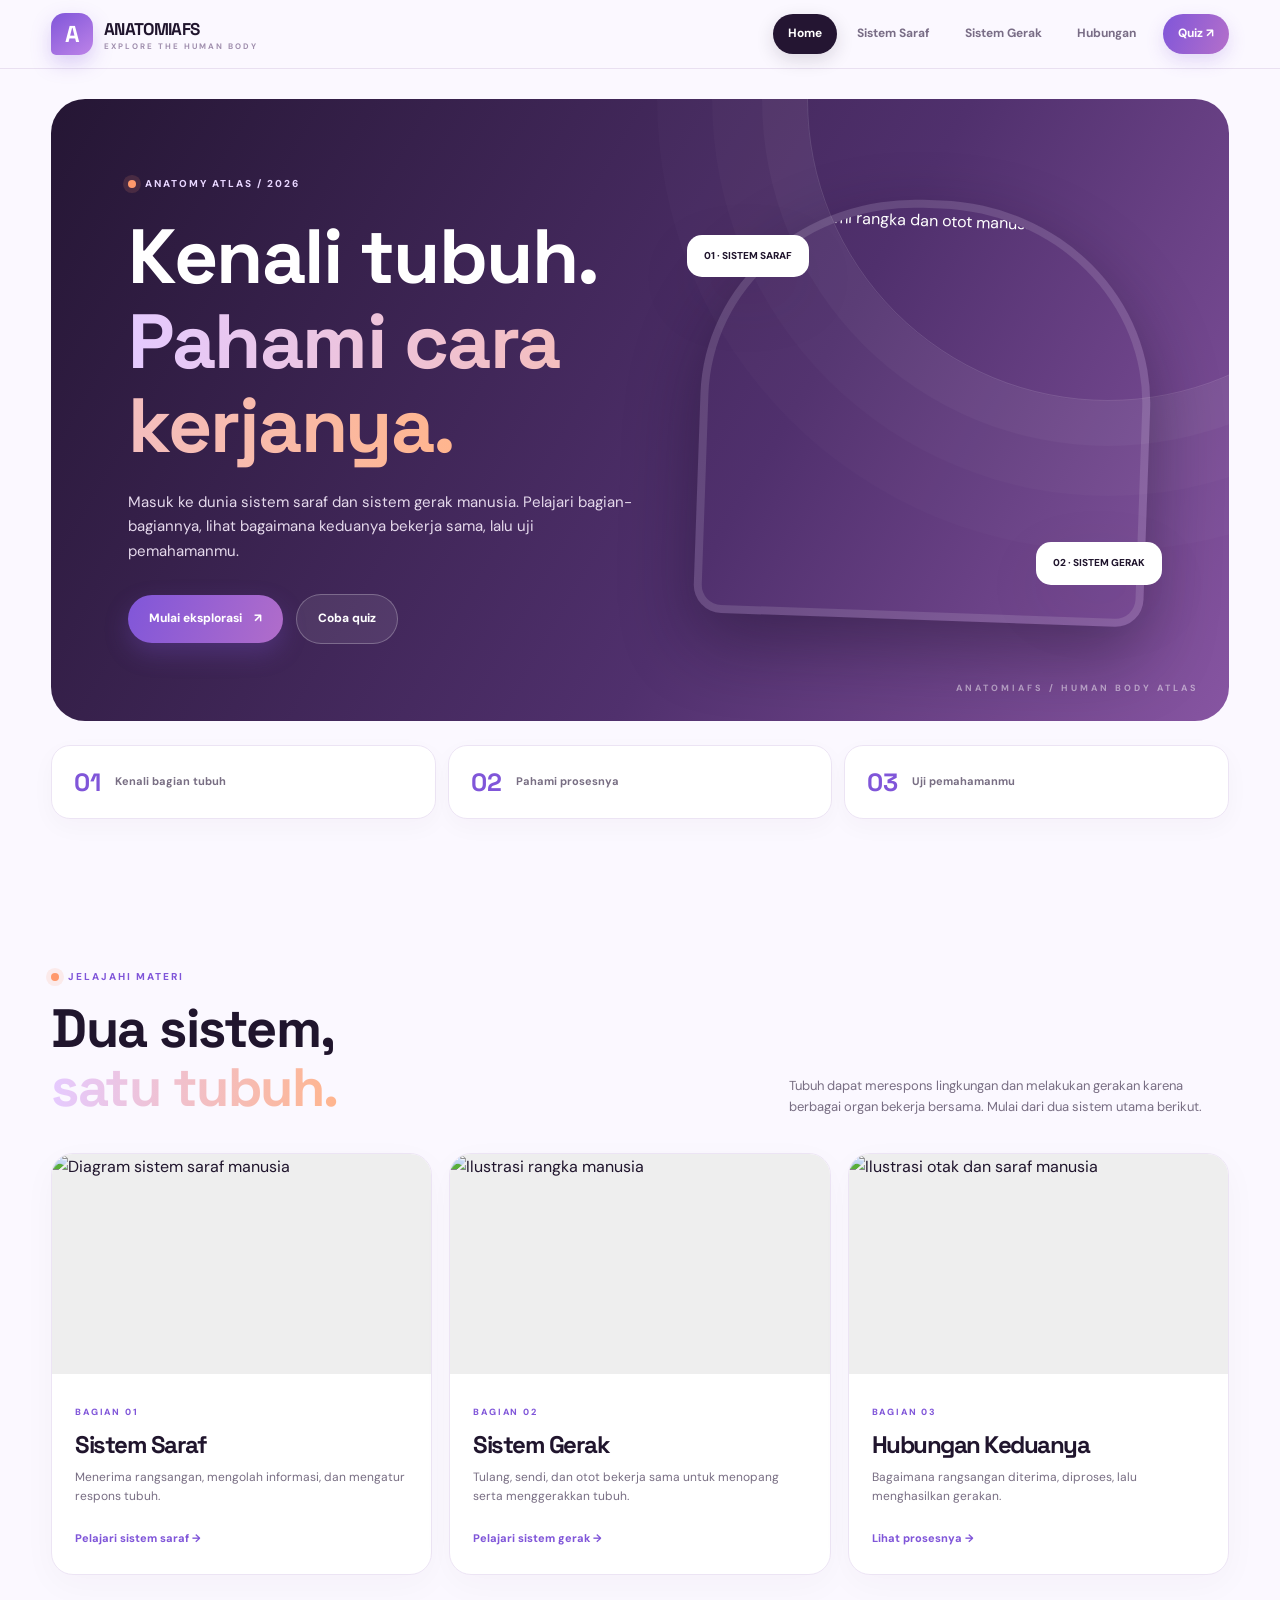
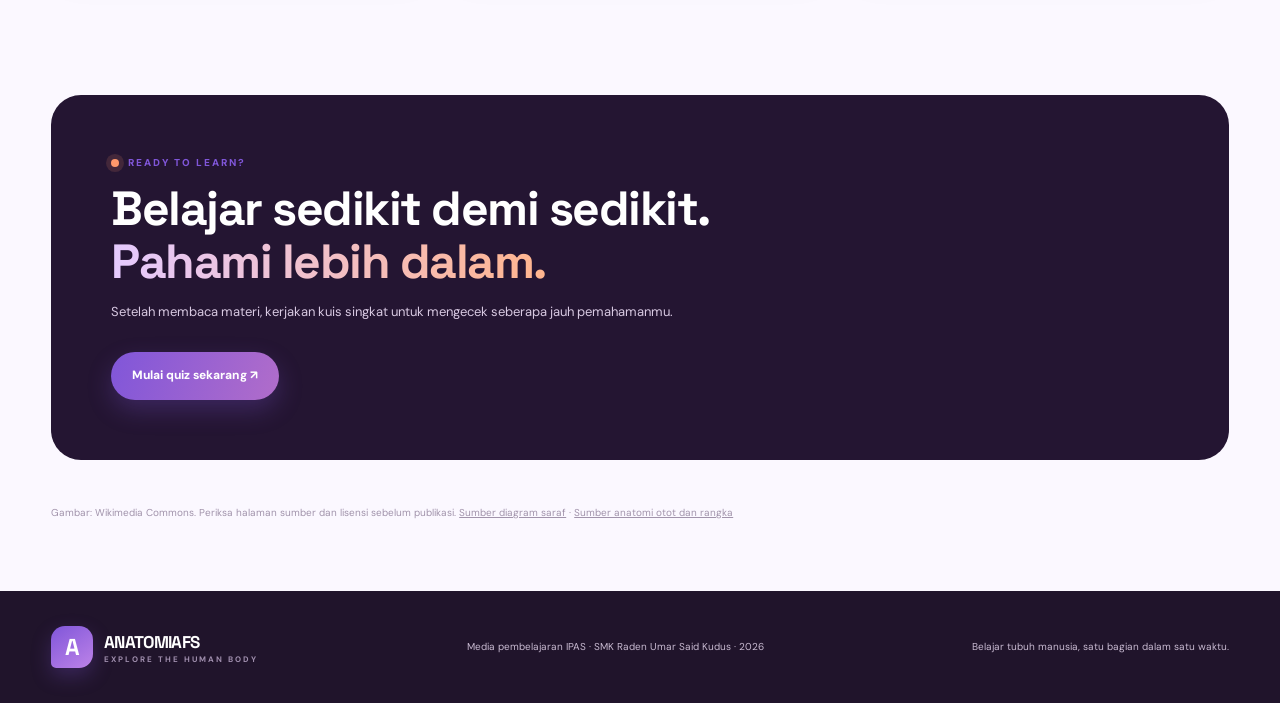
==== commit f63bec83: "Add files via upload" ====
--- a/index.html
+++ b/index.html
@@ -1,930 +1,24 @@
-<!DOCTYPE html>
-<html lang="id">
-<head>
-  <meta charset="UTF-8">
-  <meta name="viewport" content="width=device-width, initial-scale=1.0">
-  <meta name="description" content="ANATOMIAFS — media pembelajaran IPAS tentang sistem saraf dan sistem gerak manusia.">
-  <title>ANATOMIAFS — Explore the Human Body</title>
-
-<style>
-*{box-sizing:border-box;margin:0;padding:0}
-:root{--ink:#182b3b;--muted:#6e7d89;--blue:#397ca7;--blue-dark:#245b7e;--pale:#edf4f8;--red:#e96b68;--line:#e3eaf0;--white:#fff;--font:'DM Sans',sans-serif;--display:'Manrope',sans-serif}
-html{scroll-behavior:smooth;scroll-padding-top:90px}
-body{font-family:var(--font);color:var(--ink);background:#fff;line-height:1.6}
-a{color:inherit;text-decoration:none}
-.topbar{height:82px;padding:0 max(calc((100% - 1160px)/2),6%);display:flex;align-items:center;justify-content:space-between;border-bottom:1px solid #edf0f3;background:rgba(255,255,255,.94);position:sticky;top:0;z-index:20;backdrop-filter:blur(14px)}
-.brand{display:flex;align-items:center;gap:10px;font:800 16px var(--display);letter-spacing:-.7px;line-height:1;color:var(--ink)}
-.brand-mark{display:grid;place-items:center;width:35px;height:35px;border-radius:11px;background:var(--blue);color:#fff;font-size:25px;font-weight:400}
-.brand-light{font-weight:500;color:var(--blue)}
-.brand small{display:block;font:700 8px var(--font);letter-spacing:2.8px;color:#8796a2;margin-top:5px}
-nav{display:flex;align-items:center;gap:32px}.nav-link{font-size:12px;font-weight:600;color:#71808c;transition:.2s}.nav-link:hover,.nav-link.active{color:var(--blue-dark)}.nav-quiz{padding:11px 16px;background:var(--pale);border-radius:7px;color:var(--blue-dark)}.nav-quiz span{margin-left:9px}.menu-toggle{display:none;border:0;background:none;font-size:24px;color:var(--ink)}
-.section{max-width:1160px;margin:auto;padding-left:6%;padding-right:6%}
-.hero{min-height:600px;display:grid;grid-template-columns:1fr 1fr;align-items:center;gap:40px;padding-top:65px;padding-bottom:70px}
-.eyebrow{font-size:10px;letter-spacing:2px;font-weight:700;color:var(--blue);display:flex;align-items:center;gap:9px}.pulse{width:7px;height:7px;border-radius:50%;background:var(--red);box-shadow:0 0 0 5px #fbe9e8}
-h1,h2,h3,h4{font-family:var(--display);letter-spacing:-1.5px;line-height:1.16}
-h1{font-size:clamp(43px,5.3vw,66px);font-weight:800;margin:22px 0 18px}h1 span,h2 span{color:var(--blue)}
-.hero-desc{max-width:450px;color:var(--muted);font-size:14px;line-height:1.9}
-.hero-actions{display:flex;align-items:center;gap:22px;margin-top:30px}.btn{border:0;display:inline-flex;align-items:center;justify-content:center;gap:23px;padding:14px 19px;border-radius:6px;font:700 12px var(--font);cursor:pointer;transition:.2s}.btn-primary{background:var(--blue);color:#fff;box-shadow:0 8px 20px #397ca729}.btn-primary:hover{background:var(--blue-dark);transform:translateY(-2px)}.btn-quiet{color:var(--ink);padding-left:0}.btn-quiet span{color:var(--blue)}
-.hero-meta{font-size:10px;color:#84919b;margin-top:39px;letter-spacing:.2px}.meta-icon{color:var(--blue);margin-right:7px}
-.hero-art{height:470px;position:relative;display:grid;place-items:center}.orbit{position:absolute;border:1px solid #dce8ef;border-radius:50%;width:390px;height:390px}.orbit-two{width:460px;height:460px;border-style:dashed;opacity:.7}
-.human-card{width:310px;height:420px;background:linear-gradient(145deg,#f1f6f9,#e7f0f5);border-radius:155px 155px 20px 20px;position:relative;display:flex;justify-content:center;align-items:center;box-shadow:0 25px 65px #34566b18;overflow:hidden}
-.human-figure{height:355px;width:245px;z-index:1}.human-label{position:absolute;z-index:2;font-size:8px;letter-spacing:1.2px;font-weight:700;color:var(--blue-dark);display:flex;align-items:center;gap:7px}.human-label i{width:6px;height:6px;border-radius:50%;background:var(--red)}.label-brain{top:75px;left:20px}.label-muscle{bottom:85px;right:12px}.art-caption{position:absolute;bottom:22px;font-size:9px;color:#718797;letter-spacing:.3px}
-.float-chip{position:absolute;background:#fff;border:1px solid #e8eef2;padding:11px 14px;border-radius:7px;font-size:9px;font-weight:600;color:#607482;box-shadow:0 9px 30px #243f5012;z-index:3}.float-chip span{color:var(--red);font-weight:800;margin-right:7px}.chip-top{top:64px;right:-8px}.chip-bottom{bottom:67px;left:-22px}
-.intro-strip{background:#f5f8fa;display:flex;justify-content:center;gap:100px;padding:23px 5%;border-top:1px solid #edf1f4;border-bottom:1px solid #edf1f4}.intro-strip>div{display:flex;align-items:center;gap:13px}.strip-number{font:800 21px var(--display);color:#b4cbd9}.intro-strip b,.intro-strip small{display:block}.intro-strip b{font-size:11px}.intro-strip small{font-size:9px;color:#8a98a2}
-.content-section{padding-top:105px;padding-bottom:105px}.section-heading{display:flex;justify-content:space-between;align-items:flex-end;gap:30px;margin-bottom:45px}.section-heading h2,.quiz-heading h2{font-size:clamp(34px,4vw,48px);margin-top:15px}.section-heading>p{max-width:360px;color:var(--muted);font-size:12px;line-height:1.9;padding-bottom:5px}
-.nervous-layout{display:grid;grid-template-columns:.9fr 1.1fr;gap:30px;align-items:stretch}.nervous-visual{min-height:340px;background:#eaf2f7;border-radius:12px;position:relative;overflow:hidden;display:grid;place-items:center}.visual-tag{position:absolute;top:23px;left:25px;font-size:9px;letter-spacing:2px;font-weight:700;color:#6e8ba0}.brain-illustration{font-size:125px;filter:drop-shadow(0 15px 12px #577a9325);z-index:1}.neuron-line{position:absolute;border:1px solid #b7cfde;border-radius:50%;width:230px;height:230px}.line-b{width:290px;height:290px;border-style:dashed}.visual-note{position:absolute;bottom:22px;left:24px;font-size:9px;color:#6f8798}.note-dot{display:inline-block;width:6px;height:6px;background:var(--red);border-radius:50%;margin-right:7px}
-.info-list{display:flex;flex-direction:column;gap:12px}.info-card{flex:1;display:flex;align-items:center;gap:18px;border:1px solid var(--line);border-radius:9px;padding:19px 20px;transition:.2s}.info-card:hover{border-color:#b7d0df;transform:translateX(3px)}.info-index{font:800 14px var(--display);color:#9cb7c8}.info-card h3{font-size:17px;letter-spacing:-.5px;margin-bottom:5px}.info-card p{font-size:11px;color:var(--muted)}.info-symbol{margin-left:auto;font-size:25px;color:var(--blue);padding-left:8px}
-.fact-banner{margin-top:22px;padding:17px 20px;background:#f4f8fa;border-radius:8px;display:flex;align-items:center;gap:13px}.fact-icon{width:22px;height:22px;border:1px solid #9bb9ca;border-radius:50%;display:grid;place-items:center;color:var(--blue);font:700 12px serif;flex-shrink:0}.fact-banner p{font-size:11px;color:#657783}.fact-banner b{color:var(--ink)}
-.movement-section{background:#f5f8fa}.section-inner{padding-top:100px;padding-bottom:100px}.movement-grid{display:grid;grid-template-columns:repeat(3,1fr);gap:20px}.movement-card{background:#fff;border:1px solid #e8eef2;border-radius:10px;overflow:hidden;transition:.2s}.movement-card:hover{transform:translateY(-5px);box-shadow:0 16px 35px #243f5010}.movement-art{height:185px;display:flex;flex-direction:column;align-items:center;justify-content:center;position:relative;overflow:hidden}.movement-art:before,.movement-art:after{content:"";position:absolute;border:1px solid #ffffff80;border-radius:50%;width:160px;height:160px}.movement-art:after{width:210px;height:210px;border-style:dashed}.movement-art span{font-size:68px;z-index:1;color:#fff;text-shadow:0 5px 15px #1c40542a}.movement-art small{font-size:8px;letter-spacing:2px;color:#ffffffc9;z-index:1}.bone-art{background:linear-gradient(135deg,#8caec3,#b6cbd8)}.joint-art{background:linear-gradient(135deg,#729ab5,#9ab9cb)}.muscle-art{background:linear-gradient(135deg,#d77c79,#efaaa0)}.movement-text{padding:22px 23px 25px}.card-kicker{font-size:8px;letter-spacing:1.6px;font-weight:700;color:var(--blue)}.movement-text h3{font-size:22px;margin:9px 0}.movement-text p{font-size:11px;color:var(--muted);min-height:38px}
-.process-panel{border:1px solid var(--line);border-radius:11px;padding:27px 28px 30px}.process-top{display:flex;justify-content:space-between;align-items:center}.process-top h3{font-size:22px;margin-top:7px}.process-badge{font-size:8px;letter-spacing:1px;font-weight:700;color:var(--blue);background:var(--pale);padding:8px 11px;border-radius:4px}.process-flow{display:grid;grid-template-columns:1fr 20px 1fr 20px 1fr 20px 1fr;gap:10px;align-items:center;margin-top:35px}.process-step{text-align:center}.step-icon{width:53px;height:53px;margin:0 auto 12px;display:grid;place-items:center;border-radius:15px;background:#edf4f8;color:var(--blue);font-size:22px}.process-step:nth-of-type(7) .step-icon{background:#fceeed;color:var(--red)}.step-no{font-size:8px;font-weight:700;letter-spacing:1px;color:#9aabb6}.process-step h4{font-size:13px;letter-spacing:-.3px;margin:5px 0}.process-step p{font-size:9px;line-height:1.6;color:var(--muted)}.flow-arrow{color:#a4bac8;text-align:center;font-size:18px}
-.response-grid{display:grid;grid-template-columns:1fr 1fr;gap:18px;margin-top:20px}.response-card{border:1px solid var(--line);border-radius:10px;padding:23px 25px}.response-label{font-size:8px;letter-spacing:1.6px;font-weight:700;color:var(--blue)}.response-icon{font-size:31px;margin:14px 0 5px;color:var(--blue)}.reflex .response-icon{color:var(--red)}.response-card h3{font-size:20px;margin-bottom:8px}.response-card>p{font-size:11px;color:var(--muted);line-height:1.8;min-height:58px}.example{border-top:1px solid var(--line);padding-top:13px;margin-top:15px}.example b,.example span{display:block}.example b{font-size:9px;color:var(--blue);margin-bottom:4px}.example span{font-size:10px;color:#667782}.safety-note{display:flex;align-items:center;gap:12px;background:#fff8f2;border:1px solid #f4e7d9;padding:13px 16px;border-radius:7px;margin-top:20px}.safety-note>span{width:19px;height:19px;display:grid;place-items:center;background:#f4e3d1;color:#a86b36;border-radius:50%;font-weight:800;font-size:11px;flex-shrink:0}.safety-note p{font-size:10px;color:#826f5d}
-.quiz-section{background:#18374d;color:#fff;padding:90px 0}.quiz-inner{display:grid;grid-template-columns:.75fr 1.25fr;gap:70px;align-items:center}.quiz-heading .eyebrow{color:#9fc4d9}.quiz-heading h2{color:#fff}.quiz-heading h2 span{color:#9bc6df}.quiz-heading p{font-size:12px;color:#b5c7d2;max-width:270px;margin-top:17px;line-height:1.8}
-.quiz-box,.quiz-result{background:#fff;color:var(--ink);padding:29px 30px;border-radius:11px;box-shadow:0 20px 55px #081e2d30}.quiz-progress{display:flex;justify-content:space-between;align-items:center;gap:20px;font-size:8px;letter-spacing:1px;font-weight:700;color:#83939e}.progress-track{height:4px;background:#eaf0f3;width:42%;border-radius:9px;overflow:hidden}.progress-track span{display:block;height:100%;width:20%;background:var(--blue);transition:width .3s}.quiz-box h3{font-size:20px;letter-spacing:-.6px;margin:27px 0 19px}.answer-list{display:grid;gap:9px}.answer-option{width:100%;border:1px solid #e5ebef;background:#fff;border-radius:6px;text-align:left;padding:12px 14px;font:500 11px var(--font);color:#526571;cursor:pointer;transition:.15s}.answer-option:hover:not(:disabled){border-color:#9dbdce;background:#f7fafc}.answer-option.selected{border-color:var(--blue);background:#eef5f9;color:var(--blue-dark)}.answer-option.correct{border-color:#7db99b;background:#eff8f2;color:#286a47}.answer-option.wrong{border-color:#e5a09d;background:#fff3f2;color:#a74845}.quiz-bottom{display:flex;justify-content:space-between;align-items:center;gap:12px;margin-top:20px}.quiz-bottom #feedback{font-size:9px;color:#8a98a2}.quiz-bottom .btn{padding:12px 15px;gap:12px;font-size:10px}.quiz-bottom .btn:disabled{opacity:.4;cursor:not-allowed;transform:none}.quiz-result{text-align:center;padding:45px 30px}.quiz-result[hidden]{display:none}.result-icon{width:55px;height:55px;display:grid;place-items:center;border-radius:50%;background:#eaf5ee;color:#3c9162;font-size:27px;margin:0 auto 17px}.quiz-result .eyebrow{justify-content:center}.quiz-result h3{font-size:28px;margin:12px 0}.quiz-result p{font-size:12px;color:var(--muted);margin-bottom:23px}
-footer{min-height:95px;padding:25px max(calc((100% - 1160px)/2),6%);display:flex;align-items:center;justify-content:space-between;gap:20px}footer p,footer .back-top{font-size:9px;color:#84929c}.footer-brand{transform:scale(.88);transform-origin:left center}.back-top{color:var(--blue)!important;font-weight:700}
-@media(max-width:800px){.topbar{height:70px;padding:0 5%}.menu-toggle{display:block}nav{display:none;position:absolute;top:69px;left:0;right:0;background:#fff;padding:18px 6%;border-bottom:1px solid var(--line);flex-direction:column;align-items:flex-start;gap:18px}nav.open{display:flex}.hero{grid-template-columns:1fr;gap:5px;padding-top:60px}.hero-copy{max-width:600px}.hero-art{height:420px}.chip-top{right:5%}.chip-bottom{left:4%}.intro-strip{gap:30px}.section-heading{align-items:flex-start;flex-direction:column;gap:15px}.section-heading>p{max-width:520px}.quiz-inner{grid-template-columns:1fr;gap:35px}.quiz-heading p{max-width:450px}.quiz-section{padding:70px 0}}
-@media(max-width:560px){.hero{padding-top:48px}.hero-art{height:365px;transform:scale(.9);margin:-5px -20px}.human-card{height:370px;width:275px}.human-figure{height:315px}.orbit{width:320px;height:320px}.orbit-two{width:370px;height:370px}.chip-top{top:28px}.chip-bottom{bottom:36px}.intro-strip{justify-content:space-around;gap:10px;padding:18px 4%}.intro-strip>div{gap:7px}.strip-number{font-size:17px}.intro-strip small{font-size:8px}.intro-strip b{font-size:9px}.content-section,.section-inner{padding-top:72px;padding-bottom:72px}.nervous-layout{grid-template-columns:1fr}.nervous-visual{min-height:260px}.brain-illustration{font-size:100px}.movement-grid{grid-template-columns:1fr;gap:13px}.movement-card{display:grid;grid-template-columns:38% 1fr}.movement-art{height:155px}.movement-art span{font-size:48px}.movement-text{padding:18px 16px;align-self:center}.movement-text h3{font-size:19px}.movement-text p{min-height:0}.process-panel{padding:21px 15px}.process-flow{grid-template-columns:1fr 13px 1fr;row-gap:26px;column-gap:5px}.process-step:nth-of-type(5){grid-column:1}.process-step:nth-of-type(7){grid-column:3}.flow-arrow:nth-of-type(6){display:none}.process-step p{font-size:8px}.response-grid{grid-template-columns:1fr}.response-card>p{min-height:0}.quiz-section{padding:65px 0}.quiz-box{padding:23px 18px}.quiz-box h3{font-size:18px}.quiz-bottom{align-items:flex-start;flex-direction:column}.quiz-bottom .btn{align-self:flex-end}footer{flex-wrap:wrap;padding:22px 6%}footer p{order:3;width:100%}}
-
-
-/* ANATOMIAFS — penyederhanaan visual */
-:root {
-  --ink: #1c2b3a;
-  --muted: #718091;
-  --blue: #397ca7;
-  --blue-dark: #245b7e;
-  --pale: #f1f6f9;
-  --red: #e96b68;
-  --line: #e7edf2;
-}
-body { background: #fff; }
-.topbar { height: 68px; padding-inline: max(calc((100% - 1320px)/2), 4%); }
-.section { max-width: 1440px; padding-left: 4%; padding-right: 4%; }
-.hero { min-height: 540px; padding-top: 48px; padding-bottom: 52px; }
-.orbit-two { display: none; }
-.human-card { box-shadow: 0 14px 40px #34566b10; }
-.intro-strip { gap: clamp(24px, 8vw, 100px); background: #fafcfd; }
-.content-section { padding-top: 82px; padding-bottom: 82px; }
-.info-card { border-radius: 7px; box-shadow: none; }
-.info-card:hover { transform: translateY(-2px); box-shadow: 0 7px 18px #243f5009; }
-.fact-banner { background: #f8fafb; }
-.movement-section { background: #fafcfd; }
-.movement-card { border-radius: 7px; }
-.movement-card:hover { transform: translateY(-3px); box-shadow: 0 9px 22px #243f500b; }
-.movement-art:after { display: none; }
-.process-panel, .response-card { border-radius: 8px; }
-.quiz-section {
-  background: #f7fafc;
-  color: var(--ink);
-  padding: 78px 0;
-  border-top: 1px solid #edf1f4;
-}
-.quiz-inner { grid-template-columns: .72fr 1.28fr; gap: clamp(28px, 5vw, 64px); }
-.quiz-heading .eyebrow { color: var(--blue); }
-.quiz-heading h2 { color: var(--ink); }
-.quiz-heading h2 span { color: var(--blue); }
-.quiz-heading p { color: var(--muted); }
-.quiz-box, .quiz-result {
-  border: 1px solid var(--line);
-  border-radius: 9px;
-  box-shadow: none;
-  padding: 27px;
-}
-.quiz-progress {
-  display: grid;
-  grid-template-columns: auto auto minmax(65px, 1fr);
-  gap: 14px;
-  letter-spacing: .04em;
-  color: #758596;
-}
-.progress-track { width: 100%; background: #edf1f4; }
-.progress-track span { background: var(--blue); }
-.quiz-box h3 { font-size: 19px; line-height: 1.45; margin: 23px 0 17px; }
-.answer-list { gap: 8px; }
-.answer-option {
-  display: flex;
-  align-items: center;
-  gap: 12px;
-  padding: 12px 13px;
-  border-radius: 7px;
-  color: #405366;
-  font-size: 12px;
-  line-height: 1.5;
-}
-.answer-option::first-letter { font-weight: 700; }
-.answer-option:hover:not(:disabled) { background: #f7fafc; border-color: #b7cbd9; }
-.answer-option.correct { background: #f1f8f3; border-color: #9ac7aa; color: #286a47; }
-.answer-option.wrong { background: #fff5f4; border-color: #e5aaa6; color: #a74845; }
-.quiz-bottom { border-top: 1px solid #edf1f4; padding-top: 16px; margin-top: 17px; }
-.quiz-bottom #feedback { line-height: 1.6; max-width: 72%; }
-.quiz-bottom .btn { border-radius: 6px; box-shadow: none; }
-.quiz-result { min-height: 290px; }
-.result-icon { background: #f0f6f2; }
-footer { padding-inline: max(calc((100% - 1320px)/2), 4%); }
-.brand small { letter-spacing: 1.6px; }
-@media(max-width:800px) {
-  .topbar { padding-inline: 5%; }
-  .quiz-inner { grid-template-columns: 1fr; gap: 25px; }
-  .quiz-heading p { max-width: 500px; }
-  .quiz-section { padding: 64px 0; }
-}
-@media(max-width:560px) {
-  .content-section { padding-top: 65px; padding-bottom: 65px; }
-  .quiz-box, .quiz-result { padding: 20px 16px; }
-  .quiz-progress { grid-template-columns: auto auto; }
-  .progress-track { grid-column: 1 / -1; }
-  .quiz-bottom { flex-direction: column; }
-  .quiz-bottom #feedback { max-width: 100%; }
-  .quiz-bottom .btn { align-self: flex-end; }
-}
-
-
-
-/* ===== REDESAIN: NEUROPOP / PLUM + CITRUS ===== */
-:root{
-  --ink:#25152f;
-  --muted:#796b82;
-  --blue:#7650c8;
-  --blue-dark:#4e2b91;
-  --pale:#f0eafa;
-  --red:#f08a52;
-  --line:#e8def0;
-  --white:#fffdfb;
-  --font:'DM Sans',sans-serif;
-  --display:'Manrope',sans-serif;
-}
-body{
-  color:var(--ink);
-  background:#fffaf5;
-  background-image:radial-gradient(ellipse at 8% 8%,#f2e8ff 0,transparent 30%),
-                   radial-gradient(ellipse at 92% 32%,#fff0df 0,transparent 28%);
-}
-.topbar{
-  height:78px;
-  background:rgba(255,250,245,.88);
-  border-bottom:1px solid #eadff0;
-  box-shadow:0 8px 30px #3820440a;
-}
-.brand-mark{
-  border-radius:13px 13px 13px 4px;
-  background:linear-gradient(145deg,#8c62dc,#56329e);
-  box-shadow:0 7px 16px #7650c833;
-}
-.brand-light{color:#7650c8}
-.brand small{color:#a08ca9}
-.nav-link{color:#887991}
-.nav-link:hover,.nav-link.active{color:#5b369f}
-.nav-quiz{
-  color:#fff;
-  background:linear-gradient(110deg,#7650c8,#a16ad6);
-  border-radius:999px;
-  padding:11px 19px;
-  box-shadow:0 7px 18px #7650c82b;
-}
-.hero{
-  min-height:625px;
-  padding-top:72px;
-  padding-bottom:78px;
-}
-.eyebrow{color:#7951c4}
-.pulse{
-  background:#f08a52;
-  box-shadow:0 0 0 5px #ffeadc;
-}
-h1{font-size:clamp(46px,5.6vw,72px);letter-spacing:-2.8px}
-h1 span,h2 span{
-  color:transparent;
-  background:linear-gradient(100deg,#7650c8 8%,#d36e9c 58%,#f08a52 100%);
-  -webkit-background-clip:text;
-  background-clip:text;
-}
-.hero-desc{font-size:14px;color:#796b82}
-.btn{border-radius:999px;padding:15px 22px}
-.btn-primary{
-  color:#fff;
-  background:linear-gradient(110deg,#7650c8,#a16ad6 65%,#c06fbd);
-  box-shadow:0 10px 24px #7650c83d;
-}
-.btn-primary:hover{background:linear-gradient(110deg,#56329e,#8c55c8);box-shadow:0 13px 26px #7650c84a}
-.btn-quiet span,.meta-icon{color:#f08a52}
-.hero-art{height:500px}
-.orbit{border-color:#d8c7ed}
-.orbit-one{border-style:dotted;border-width:2px}
-.orbit-two{display:block;border-color:#f3cdb8;opacity:.75}
-.human-card{
-  width:320px;height:430px;
-  background:linear-gradient(150deg,#f0e6ff 0%,#fce9e0 100%);
-  border-radius:48% 48% 24px 24px;
-  box-shadow:0 28px 65px #58337b20;
-}
-.human-card:before{
-  content:"";
-  position:absolute;width:240px;height:240px;border-radius:50%;
-  background:linear-gradient(145deg,#ffffffa8,#ffffff00);
-  top:45px;left:40px;
-}
-.human-label{color:#5b369f}
-.human-label i{background:#f08a52}
-.float-chip{
-  border:1px solid #eadff0;
-  border-radius:14px;
-  box-shadow:0 12px 32px #3a234514;
-  color:#5e4c69;
-}
-.float-chip span{color:#e47746}
-.chip-top{right:-18px}
-.chip-bottom{left:-30px}
-.intro-strip{
-  background:linear-gradient(100deg,#f1eafa,#fff0e4);
-  border-color:#eadff0;
-}
-.strip-number{color:#a78bd8}
-.content-section{padding-top:110px;padding-bottom:110px}
-.section-heading h2,.quiz-heading h2{letter-spacing:-2px}
-.nervous-visual{
-  background:linear-gradient(145deg,#e9ddfa,#fbe8dc);
-  border-radius:22px;
-}
-.visual-tag{color:#7650c8}
-.neuron-line{border-color:#c4a9e6}
-.visual-note{color:#725d80}
-.note-dot{background:#f08a52}
-.info-card{
-  border:1px solid #eadff0;
-  border-radius:15px;
-  background:#fffdfb;
-  padding:21px 22px;
-}
-.info-card:hover{border-color:#c8b2e6;transform:translateY(-3px);box-shadow:0 12px 25px #4c2d6810}
-.info-index{color:#a78bd8}
-.info-symbol{color:#7650c8}
-.fact-banner{
-  background:#fff0e5;
-  border:1px solid #f7dfcf;
-  border-radius:13px;
-}
-.fact-icon{border-color:#e5a47e;color:#d87545}
-.fact-banner p{color:#765f6d}
-.movement-section{
-  background:linear-gradient(135deg,#2d1b3c 0%,#42265d 58%,#59366c 100%);
-  color:#fff;
-  position:relative;
-  overflow:hidden;
-}
-.movement-section:before{
-  content:"";
-  position:absolute;width:460px;height:460px;border:1px solid #ffffff18;
-  border-radius:50%;right:-130px;top:-210px;
-  box-shadow:0 0 0 45px #ffffff08,0 0 0 95px #ffffff05;
-}
-.movement-section .section-inner{position:relative;z-index:1}
-.movement-section .eyebrow,.movement-section .card-kicker{color:#d5b8ff}
-.movement-section .section-heading h2{color:#fff}
-.movement-section .section-heading h2 span{
-  background:linear-gradient(90deg,#d9baff,#ffb78c);
-  -webkit-background-clip:text;background-clip:text;
-}
-.movement-section .section-heading>p{color:#d5c8de}
-.movement-card{
-  border:1px solid #ffffff24;
-  border-radius:18px;
-  background:#ffffff0d;
-  box-shadow:0 15px 35px #170d241c;
-  backdrop-filter:blur(8px);
-}
-.movement-card:hover{transform:translateY(-7px);box-shadow:0 22px 40px #170d2438}
-.movement-art{height:200px}
-.bone-art{background:linear-gradient(135deg,#7650c8,#a98be0)}
-.joint-art{background:linear-gradient(135deg,#c06fbd,#e69bc0)}
-.muscle-art{background:linear-gradient(135deg,#e47746,#f3ad75)}
-.movement-art:before,.movement-art:after{border-color:#ffffff55}
-.movement-text{padding:24px}
-.movement-text h3{color:#fff}
-.movement-text p{color:#d9cde1}
-.process-panel{
-  border:1px solid #e8def0;
-  border-radius:20px;
-  padding:32px;
-  background:#fffdfb;
-  box-shadow:0 15px 45px #4424540a;
-}
-.process-badge{
-  color:#6842ad;background:#f0eafa;border-radius:999px;
-}
-.step-icon{
-  border-radius:17px;
-  background:linear-gradient(145deg,#eee5fb,#f9e9e1);
-  color:#7650c8;
-}
-.process-step:nth-of-type(7) .step-icon{background:#fff0e5;color:#e47746}
-.flow-arrow{color:#b69bd9}
-.response-card{
-  border:1px solid #e8def0;
-  border-radius:17px;
-  background:#fffdfb;
-  padding:26px;
-  box-shadow:0 12px 30px #44245408;
-}
-.response-label,.response-icon{color:#7650c8}
-.reflex .response-icon{color:#e47746}
-.example b{color:#7650c8}
-.safety-note{
-  background:#fff1e7;
-  border-color:#f4ddcc;
-  border-radius:12px;
-}
-.safety-note>span{background:#f8ddc9;color:#b45d32}
-.quiz-section{
-  color:#fff;
-  background:linear-gradient(120deg,#291837 0%,#493064 55%,#7650a5 100%);
-  border:0;
-  padding:100px 0;
-  position:relative;
-  overflow:hidden;
-}
-.quiz-section:after{
-  content:"";
-  position:absolute;width:430px;height:430px;border:1px solid #ffffff20;
-  border-radius:50%;left:-220px;bottom:-290px;
-  box-shadow:0 0 0 50px #ffffff08,0 0 0 100px #ffffff05;
-}
-.quiz-inner{position:relative;z-index:1}
-.quiz-heading .eyebrow{color:#e1c9ff}
-.quiz-heading h2{color:#fff}
-.quiz-heading h2 span{
-  background:linear-gradient(90deg,#e0c8ff,#ffc49e);
-  -webkit-background-clip:text;background-clip:text;
-}
-.quiz-heading p{color:#dfd1e8}
-.quiz-box,.quiz-result{
-  border:1px solid #ffffff40;
-  border-radius:20px;
-  box-shadow:0 25px 65px #160d223d;
-  padding:32px;
-}
-.progress-track{background:#eee7f3;border-radius:99px}
-.progress-track span{background:linear-gradient(90deg,#7650c8,#e28caa,#f08a52)}
-.answer-option{
-  border:1px solid #e9e0ee;
-  border-radius:11px;
-  padding:14px 16px;
-  color:#594b63;
-}
-.answer-option:hover:not(:disabled){background:#f8f3fc;border-color:#bda4df}
-.answer-option.selected{border-color:#7650c8;background:#f2ebfb;color:#56329e}
-.answer-option.correct{border-color:#8bc3a0;background:#eff8f1;color:#286a47}
-.answer-option.wrong{border-color:#e5a09d;background:#fff1ef;color:#a74845}
-.quiz-bottom{border-color:#eee7f1}
-.quiz-bottom .btn{border-radius:999px}
-.result-icon{background:#eff8f1;color:#3c9162}
-footer{
-  background:#21142c;
-  color:#fff;
-  padding-top:30px;padding-bottom:30px;
-}
-footer p{color:#c6b8cf}
-footer .brand{color:#fff}
-footer .brand small{color:#b7a5c4}
-footer .brand-mark{background:linear-gradient(145deg,#8c62dc,#56329e)}
-.back-top{color:#e3caff!important}
-@media(max-width:800px){
-  .topbar{background:rgba(255,250,245,.96)}
-  nav{background:#fffaf5;border-color:#eadff0}
-  .hero{padding-top:55px}
-  .chip-top{right:3%}
-  .chip-bottom{left:2%}
-}
-@media(max-width:560px){
-  .hero-art{transform:scale(.88);margin:-8px -25px}
-  .human-card{width:275px;height:370px}
-  .orbit{width:320px;height:320px}
-  .orbit-two{width:370px;height:370px}
-  .movement-grid{gap:15px}
-  .movement-card{border-radius:14px}
-  .process-panel{padding:22px 15px}
-  .quiz-box,.quiz-result{padding:23px 18px}
-}
-
-
-
-/* ===== LAYOUT RESET: ANATOMY ATLAS EDITION ===== */
-body{background:#fffaf5}
-.topbar{position:sticky;top:0}
-.hero.section{
-  max-width:none;
-  width:calc(100% - 64px);
-  margin:28px auto 42px;
-  padding:54px clamp(28px,6vw,92px);
-  min-height:610px;
-  grid-template-columns:.92fr 1.08fr;
-  gap:5vw;
-  background:linear-gradient(125deg,#241531 0%,#3d2455 54%,#65427b 100%);
-  border-radius:30px;
-  color:#fff;
-  overflow:hidden;
-  position:relative;
-  isolation:isolate;
-}
-.hero.section:before{
-  content:"";
-  position:absolute;z-index:-1;
-  width:560px;height:560px;border-radius:50%;
-  border:1px solid #ffffff22;
-  right:-110px;top:-250px;
-  box-shadow:0 0 0 45px #ffffff08,0 0 0 95px #ffffff05,0 0 0 150px #ffffff04;
-}
-.hero.section:after{
-  content:"ANATOMY / 01";
-  position:absolute;right:35px;bottom:24px;
-  color:#ffffff60;font-size:9px;letter-spacing:3px;font-weight:700;
-}
-.hero-copy{order:2;position:relative;z-index:2;padding:20px 0}
-.hero-art{order:1;height:490px}
-.hero .eyebrow{color:#e2caff}
-.hero .pulse{background:#ffad7b;box-shadow:0 0 0 5px #ffffff18}
-.hero h1{color:#fff;font-size:clamp(43px,5.1vw,68px);line-height:1.08}
-.hero h1 span{
-  background:linear-gradient(90deg,#e2caff,#ffb58e);
-  -webkit-background-clip:text;background-clip:text;
-}
-.hero-desc{color:#e0d3e8;max-width:470px}
-.hero-meta{color:#c7b5d1}
-.hero .btn-quiet{color:#fff}
-.hero .btn-quiet span{color:#ffb58e}
-.human-card{
-  width:min(360px,78%);
-  height:450px;
-  border-radius:180px 180px 32px 32px;
-  background:linear-gradient(155deg,#f4e8ff,#f9d9c9);
-  box-shadow:0 25px 65px #12091d55;
-}
-.human-figure{width:270px;height:390px}
-.anatomy-figure{width:285px;height:400px;overflow:visible}
-.human-label{font-size:8px}
-.chip-top{right:-35px;top:48px}
-.chip-bottom{left:-40px;bottom:42px}
-.orbit{border-color:#ffffff35}
-.orbit-two{border-color:#f7c8a855}
-.intro-strip{
-  width:calc(100% - 64px);margin:0 auto;
-  padding:0;gap:14px;
-  background:transparent;border:0;
-  display:grid;grid-template-columns:repeat(3,1fr);
-}
-.intro-strip>div{
-  background:#fff;border:1px solid #eadff0;border-radius:17px;
-  padding:20px 24px;justify-content:flex-start;
-  box-shadow:0 10px 25px #39234809;
-}
-.strip-number{font-size:28px;color:#b79bdf}
-.content-section.section{max-width:1320px}
-#saraf .section-heading{
-  display:grid;grid-template-columns:1fr .65fr;align-items:end;
-  border-bottom:1px solid #eadff0;padding-bottom:28px;
-}
-#saraf .nervous-layout{grid-template-columns:1.12fr .88fr;gap:42px}
-#saraf .nervous-visual{order:2;min-height:430px;border-radius:28px}
-#saraf .info-list{order:1;justify-content:center}
-#saraf .info-card{min-height:105px}
-#saraf .brain-illustration{font-size:150px}
-#saraf .fact-banner{max-width:720px;margin-left:auto}
-.movement-section .section-inner{max-width:1320px}
-.movement-section .section-heading{
-  display:block;max-width:680px;margin-bottom:55px
-}
-.movement-section .section-heading>p{margin-top:18px;max-width:510px}
-.movement-grid{grid-template-columns:1.15fr .9fr .9fr;gap:18px}
-.movement-card{display:flex;flex-direction:column}
-.movement-card:first-child{transform:translateY(-14px)}
-.movement-card:first-child .movement-art{height:245px}
-.movement-art{height:190px}
-.movement-text{min-height:165px}
-#hubungan .section-heading{
-  display:flex;flex-direction:column;align-items:flex-start;
-  border-left:5px solid #8c62dc;padding-left:28px;margin-bottom:42px
-}
-#hubungan .section-heading>p{max-width:600px}
-.process-panel{padding:36px;border-radius:24px}
-.process-flow{
-  display:flex;flex-direction:column;align-items:stretch;gap:0;
-  margin-top:25px;max-width:780px
-}
-.process-step{
-  display:grid;grid-template-columns:62px 48px 150px 1fr;
-  align-items:center;text-align:left;gap:16px;
-  padding:14px 0;border-bottom:1px solid #eee6f2
-}
-.process-step .step-icon{margin:0;width:52px;height:52px}
-.process-step h4{margin:0;font-size:15px}
-.process-step p{font-size:11px}
-.process-step .step-no{font-size:9px}
-.flow-arrow{display:none}
-.response-grid{grid-template-columns:1.2fr .8fr;align-items:stretch;gap:20px}
-.response-card{padding:30px}
-.response-card:first-child{background:linear-gradient(145deg,#f3ecfc,#fff)}
-.response-card:last-child{background:linear-gradient(145deg,#fff0e5,#fff)}
-.quiz-section{padding:100px 0}
-.quiz-inner{grid-template-columns:.8fr 1.2fr}
-.quiz-heading{position:sticky;top:120px;align-self:center}
-.quiz-box,.quiz-result{border-radius:24px}
-footer{margin-top:0}
-@media(max-width:800px){
-  .hero.section{width:calc(100% - 28px);margin:14px auto 28px;padding:38px 25px;grid-template-columns:1fr;gap:0;border-radius:22px}
-  .hero-copy{order:1;padding:10px 0 0}
-  .hero-art{order:2;height:390px}
-  .hero.section:after{right:20px;bottom:14px}
-  .intro-strip{width:calc(100% - 28px);grid-template-columns:1fr;gap:9px}
-  .intro-strip>div{padding:13px 18px}
-  #saraf .section-heading{grid-template-columns:1fr;gap:14px}
-  #saraf .nervous-layout{grid-template-columns:1fr;gap:20px}
-  #saraf .nervous-visual{order:1;min-height:310px}
-  #saraf .info-list{order:2}
-  #saraf .fact-banner{margin-left:0}
-  .movement-grid{grid-template-columns:1fr 1fr}
-  .movement-card:first-child{transform:none}
-  .movement-card:first-child .movement-art{height:190px}
-  .process-step{grid-template-columns:52px 35px 125px 1fr;gap:10px}
-  .quiz-heading{position:static}
-}
-@media(max-width:560px){
-  .hero.section{width:calc(100% - 20px);padding:34px 20px 22px}
-  .hero-art{height:345px;transform:scale(.92);margin:-5px -15px}
-  .human-card{height:335px;width:260px}
-  .anatomy-figure{height:315px;width:230px}
-  .chip-top{right:-4px;top:20px}
-  .chip-bottom{left:-5px;bottom:18px}
-  .movement-grid{grid-template-columns:1fr}
-  .movement-card{display:grid;grid-template-columns:38% 1fr}
-  .movement-art,.movement-card:first-child .movement-art{height:160px}
-  .movement-text{min-height:0;padding:17px}
-  .process-panel{padding:20px 16px}
-  .process-step{grid-template-columns:44px 28px 1fr;gap:8px}
-  .process-step p{grid-column:3}
-  .process-step .step-icon{width:42px;height:42px}
-  .response-grid{grid-template-columns:1fr}
-  #hubungan .section-heading{padding-left:18px}
-}
-
-</style>
-</head>
-<body>
-  <header class="topbar">
-    <a class="brand" href="#home" aria-label="ANATOMIAFS beranda">
-      <span class="brand-mark">A</span>
-      <span>ANATOMIAFS<small>EXPLORE THE HUMAN BODY</small></span>
-    </a>
-    <button class="menu-toggle" id="menuToggle" aria-label="Buka navigasi" aria-expanded="false">☰</button>
-    <nav id="mainNav">
-      <a class="nav-link active" href="#home">Home</a>
-      <a class="nav-link" href="#saraf">Sistem Saraf</a>
-      <a class="nav-link" href="#gerak">Sistem Gerak</a>
-      <a class="nav-link" href="#hubungan">Hubungan</a>
-      <a class="nav-link nav-quiz" href="#quiz">Quiz <span>↗</span></a>
-    </nav>
-  </header>
-
-  <main>
-    <section class="hero section" id="home">
-      <div class="hero-copy">
-        <div class="eyebrow"><span class="pulse"></span> EXPLORE THE HUMAN BODY</div>
-        <h1>Kenali cara<br>tubuh <span>kita bekerja.</span></h1>
-        <p class="hero-desc">Jelajahi sistem saraf dan sistem gerak manusia, lalu pahami bagaimana keduanya bekerja sama dalam aktivitas sehari-hari.</p>
-        <div class="hero-actions">
-          <a class="btn btn-primary" href="#saraf">Mulai belajar <span>→</span></a>
-          <a class="btn btn-quiet" href="#hubungan">Lihat cara kerja <span>↗</span></a>
-        </div>
-        <div class="hero-meta"><span class="meta-icon">◉</span> Learn • Understand • Explore</div>
-      </div>
-      <div class="hero-art">
-        <div class="orbit orbit-one"></div><div class="orbit orbit-two"></div>
-        <div class="human-card">
-          <div class="human-label label-brain"><i></i> SISTEM SARAF</div>
-          <svg class="human-figure anatomy-figure" viewBox="0 0 340 470" role="img" aria-label="Ilustrasi anatomi manusia dengan otak, tulang belakang, tulang rusuk, panggul, dan otot">
-  <defs>
-    <linearGradient id="skinTone" x1="0" y1="0" x2="1" y2="1">
-      <stop stop-color="#f4c9b7"/><stop offset="1" stop-color="#d58f87"/>
-    </linearGradient>
-    <linearGradient id="muscleTone" x1="0" y1="0" x2="1" y2="1">
-      <stop stop-color="#e88b79"/><stop offset="1" stop-color="#b94f68"/>
-    </linearGradient>
-    <linearGradient id="boneTone" x1="0" y1="0" x2="0.8" y2="1">
-      <stop stop-color="#fff5dc"/><stop offset="1" stop-color="#d9c5a8"/>
-    </linearGradient>
-    <filter id="softShadow"><feDropShadow dx="0" dy="5" stdDeviation="5" flood-color="#54356f" flood-opacity=".16"/></filter>
-  </defs>
-  <!-- shoulders, arms and torso -->
-  <g filter="url(#softShadow)">
-    <path d="M137 105 Q105 105 83 126 L52 185 Q45 198 55 207 Q66 215 75 201 L106 158 L98 237 Q94 258 112 276 L120 360 L145 360 L151 277 L160 277 L166 360 L191 360 L198 276 Q216 258 211 237 L203 158 L235 201 Q245 215 256 207 Q266 198 259 185 L228 126 Q207 105 174 105Z" fill="url(#skinTone)" opacity=".45" stroke="#b96f78" stroke-width="2"/>
-    <path d="M135 103 Q112 113 111 146 L120 223 Q127 248 153 253 Q179 248 187 223 L196 146 Q194 113 174 103Z" fill="url(#muscleTone)" opacity=".92"/>
-    <path d="M130 116 Q117 137 126 168 L145 185 L151 139Z M178 116 Q193 137 184 168 L165 185 L159 139Z" fill="#f3a08a" opacity=".8"/>
-    <path d="M126 185 Q143 194 153 215 Q139 230 122 222Z M180 185 Q163 194 153 215 Q167 230 184 222Z" fill="#a94462" opacity=".55"/>
-    <!-- pelvis -->
-    <path d="M119 246 Q135 233 153 247 Q171 233 188 246 L198 274 Q181 294 153 293 Q125 294 108 274Z" fill="url(#boneTone)" stroke="#bca88d" stroke-width="2"/>
-    <!-- rib cage -->
-    <g fill="none" stroke="url(#boneTone)" stroke-width="6" stroke-linecap="round">
-      <path d="M151 137 Q123 123 116 143 Q119 157 151 160"/>
-      <path d="M155 137 Q183 123 190 143 Q187 157 155 160"/>
-      <path d="M151 154 Q119 145 115 165 Q121 179 151 179"/>
-      <path d="M155 154 Q187 145 191 165 Q185 179 155 179"/>
-      <path d="M151 174 Q121 168 121 187 Q129 200 151 198"/>
-      <path d="M155 174 Q185 168 185 187 Q177 200 155 198"/>
-      <path d="M151 194 Q129 190 132 207 Q139 216 151 214"/>
-      <path d="M155 194 Q177 190 174 207 Q167 216 155 214"/>
-    </g>
-    <!-- spine -->
-    <path d="M153 104 L153 255" stroke="#f8e7c9" stroke-width="7" stroke-linecap="round"/>
-    <g fill="#fff1d8" stroke="#bca88d" stroke-width="1">
-      <rect x="147" y="111" width="12" height="8" rx="3"/><rect x="147" y="124" width="12" height="8" rx="3"/>
-      <rect x="147" y="137" width="12" height="8" rx="3"/><rect x="147" y="150" width="12" height="8" rx="3"/>
-      <rect x="147" y="163" width="12" height="8" rx="3"/><rect x="147" y="176" width="12" height="8" rx="3"/>
-      <rect x="147" y="189" width="12" height="8" rx="3"/><rect x="147" y="202" width="12" height="8" rx="3"/>
-      <rect x="147" y="215" width="12" height="8" rx="3"/><rect x="147" y="228" width="12" height="8" rx="3"/>
-    </g>
-    <!-- upper legs -->
-    <path d="M126 286 L119 374 Q117 389 130 390 Q142 391 144 377 L153 300Z" fill="url(#muscleTone)" stroke="#a94f68" stroke-width="2"/>
-    <path d="M180 286 L187 374 Q189 389 176 390 Q164 391 162 377 L153 300Z" fill="url(#muscleTone)" stroke="#a94f68" stroke-width="2"/>
-  </g>
-  <!-- head and brain -->
-  <path d="M132 38 Q132 12 154 12 Q178 12 178 39 L175 82 Q171 101 154 103 Q137 101 133 82Z" fill="url(#skinTone)" stroke="#b96f78" stroke-width="2"/>
-  <path d="M142 31 Q130 21 140 13 Q147 4 155 13 Q166 4 173 16 Q184 25 173 35 Q180 48 165 52 Q153 60 144 49 Q130 47 142 31Z" fill="#8e62cf" stroke="#6841a8" stroke-width="2"/>
-  <path d="M154 15 Q151 29 160 34 M140 25 Q151 22 154 33 M169 18 Q161 23 162 34 M145 43 Q154 38 162 46" fill="none" stroke="#d9c4ff" stroke-width="2" stroke-linecap="round"/>
-  <!-- nerves -->
-  <g fill="none" stroke="#7650c8" stroke-width="3" stroke-linecap="round">
-    <path d="M154 53 L154 109 L154 249"/>
-    <path d="M154 124 L124 148 L92 190"/>
-    <path d="M154 124 L184 148 L216 190"/>
-    <path d="M154 209 L132 253 L130 326"/>
-    <path d="M154 209 L176 253 L179 326"/>
-  </g>
-  <g fill="#f08a52" stroke="#fff4e9" stroke-width="2">
-    <circle cx="154" cy="124" r="5"/><circle cx="124" cy="148" r="4"/><circle cx="184" cy="148" r="4"/>
-    <circle cx="92" cy="190" r="4"/><circle cx="216" cy="190" r="4"/>
-  </g>
-  <!-- tiny callout lines -->
-  <g fill="none" stroke="#7650c8" stroke-width="1.5" stroke-dasharray="3 4" opacity=".75">
-    <path d="M178 29 L226 17 L251 17"/><path d="M191 167 L235 150 L263 150"/><path d="M128 307 L83 327 L55 327"/>
-  </g>
-  <g fill="#7650c8" font-family="Arial,sans-serif" font-size="9" font-weight="700" letter-spacing="1">
-    <text x="255" y="20">OTAK</text><text x="267" y="153">RUSUK</text><text x="12" y="330">SARAF</text>
-  </g>
-</svg>
-          <div class="human-label label-muscle"><i></i> SISTEM GERAK</div>
-          <div class="art-caption">Tubuh manusia bekerja sebagai satu kesatuan.</div>
-        </div>
-        <div class="float-chip chip-top"><span>01</span> Saraf mengirim informasi</div>
-        <div class="float-chip chip-bottom"><span>02</span> Otot menghasilkan gerakan</div>
-      </div>
-    </section>
-
-    <section class="intro-strip">
-      <div><span class="strip-number">01</span><span><b>Pelajari</b><small>Kenali bagian tubuh</small></span></div>
-      <div><span class="strip-number">02</span><span><b>Pahami</b><small>Lihat bagaimana prosesnya</small></span></div>
-      <div><span class="strip-number">03</span><span><b>Uji diri</b><small>Coba kuis singkat</small></span></div>
-    </section>
-
-    <section class="content-section section" id="saraf">
-      <div class="section-heading">
-        <div><div class="eyebrow">BAGIAN 01 / SISTEM SARAF</div><h2>Pusat kendali<br><span>tubuh manusia.</span></h2></div>
-        <p>Sistem saraf menerima rangsangan, mengolah informasi, dan membantu tubuh menghasilkan respons.</p>
-      </div>
-      <div class="nervous-layout">
-        <div class="nervous-visual">
-          <div class="visual-tag">NERVOUS SYSTEM</div>
-          <div class="brain-illustration">🧠</div>
-          <div class="neuron-line line-a"></div><div class="neuron-line line-b"></div>
-          <div class="visual-note"><span class="note-dot"></span> Otak • Sumsum tulang belakang • Saraf tepi</div>
-        </div>
-        <div class="info-list">
-          <article class="info-card"><span class="info-index">01</span><div><h3>Otak</h3><p>Pusat pengolahan informasi dan koordinasi tubuh.</p></div><span class="info-symbol">⌁</span></article>
-          <article class="info-card"><span class="info-index">02</span><div><h3>Sumsum tulang belakang</h3><p>Jalur penghantar impuls saraf dan pusat refleks tertentu.</p></div><span class="info-symbol">↕</span></article>
-          <article class="info-card"><span class="info-index">03</span><div><h3>Saraf tepi</h3><p>Menghubungkan sistem saraf pusat dengan bagian tubuh.</p></div><span class="info-symbol">✳</span></article>
-        </div>
-      </div>
-      <div class="fact-banner"><span class="fact-icon">i</span><p><b>Intinya:</b> sistem saraf membantu tubuh mengetahui apa yang terjadi di sekitarnya dan menentukan respons yang sesuai.</p></div>
-    </section>
-
-    <section class="movement-section" id="gerak">
-      <div class="section section-inner">
-        <div class="section-heading">
-          <div><div class="eyebrow">BAGIAN 02 / SISTEM GERAK</div><h2>Bergerak dengan<br><span>kerja sama.</span></h2></div>
-          <p>Sistem gerak terdiri dari tulang, sendi, dan otot. Ketiganya bekerja sama agar tubuh dapat bergerak.</p>
-        </div>
-        <div class="movement-grid">
-          <article class="movement-card">
-            <div class="movement-art bone-art"><span>✣</span><small>SUPPORT</small></div>
-            <div class="movement-text"><span class="card-kicker">01 / PENOPANG</span><h3>Tulang</h3><p>Menopang tubuh dan melindungi organ.</p></div>
-          </article>
-          <article class="movement-card">
-            <div class="movement-art joint-art"><span>◉</span><small>CONNECTION</small></div>
-            <div class="movement-text"><span class="card-kicker">02 / PENGHUBUNG</span><h3>Sendi</h3><p>Menghubungkan tulang dan memungkinkan gerakan tertentu.</p></div>
-          </article>
-          <article class="movement-card">
-            <div class="movement-art muscle-art"><span>〰</span><small>MOVEMENT</small></div>
-            <div class="movement-text"><span class="card-kicker">03 / PENGGERAK</span><h3>Otot</h3><p>Berkontraksi dan relaksasi untuk menghasilkan gerakan.</p></div>
-          </article>
-        </div>
-      </div>
-    </section>
-
-    <section class="content-section section" id="hubungan">
-      <div class="section-heading">
-        <div><div class="eyebrow">BAGIAN 03 / HUBUNGAN KEDUANYA</div><h2>Dari rangsangan<br><span>menjadi gerakan.</span></h2></div>
-        <p>Sistem saraf mengolah informasi, kemudian efektor seperti otot menghasilkan respons.</p>
-      </div>
-      <div class="process-panel">
-        <div class="process-top"><div><span class="card-kicker">BAGAIMANA PROSESNYA?</span><h3>Alur respons tubuh</h3></div><span class="process-badge">4 TAHAP</span></div>
-        <div class="process-flow">
-          <div class="process-step"><div class="step-icon">✦</div><span class="step-no">01</span><h4>Rangsangan</h4><p>Ada perubahan atau sesuatu yang diterima tubuh.</p></div>
-          <span class="flow-arrow">→</span>
-          <div class="process-step"><div class="step-icon">◉</div><span class="step-no">02</span><h4>Reseptor</h4><p>Menerima rangsangan dari lingkungan.</p></div>
-          <span class="flow-arrow">→</span>
-          <div class="process-step"><div class="step-icon">⌁</div><span class="step-no">03</span><h4>Sistem saraf</h4><p>Meneruskan dan memproses informasi.</p></div>
-          <span class="flow-arrow">→</span>
-          <div class="process-step"><div class="step-icon">↗</div><span class="step-no">04</span><h4>Efektor</h4><p>Otot menghasilkan respons atau gerakan.</p></div>
-        </div>
-      </div>
-      <div class="response-grid">
-        <article class="response-card conscious"><div class="response-label">JENIS 01</div><div class="response-icon">✋</div><h3>Gerak sadar</h3><p>Gerakan yang dilakukan dengan kesadaran dan melibatkan perintah dari otak.</p><div class="example"><b>Contoh</b><span>Mengambil buku menggunakan tangan.</span></div></article>
-        <article class="response-card reflex"><div class="response-label">JENIS 02</div><div class="response-icon">⚡</div><h3>Gerak refleks</h3><p>Respons cepat terhadap rangsangan. Pada refleks tertentu, sumsum tulang belakang memproses respons tanpa menunggu perintah sadar dari otak.</p><div class="example"><b>Contoh</b><span>Menarik tangan saat menyentuh benda panas.</span></div></article>
-      </div>
-      <div class="safety-note"><span>!</span><p><b>Catatan keselamatan:</b> jangan mencoba gerak refleks menggunakan benda panas. Gunakan ilustrasi atau simulasi yang aman.</p></div>
-    </section>
-
-    <section class="quiz-section" id="quiz">
-      <div class="section quiz-inner">
-        <div class="quiz-heading"><div class="eyebrow">UJI PEMAHAMAN</div><h2>Sudah paham<br><span>materinya?</span></h2><p>Jawab lima pertanyaan singkat untuk menguji pemahamanmu.</p></div>
-        <div class="quiz-box" id="quizBox">
-          <div class="quiz-progress"><span id="questionCounter">SOAL 1 DARI 5</span><span id="scoreCounter">SKOR 0</span><div class="progress-track"><span id="progressBar"></span></div></div>
-          <h3 id="questionText">Apa fungsi utama otak dalam sistem saraf?</h3>
-          <div class="answer-list" id="answerList"></div>
-          <div class="quiz-bottom"><span id="feedback" aria-live="polite">Pilih satu jawaban yang menurutmu benar.</span><button class="btn btn-primary" id="nextButton" disabled>Selanjutnya <span>→</span></button></div>
-        </div>
-        <div class="quiz-result" id="quizResult" hidden>
-          <div class="result-icon">✓</div><div class="eyebrow">KUIS SELESAI</div><h3 id="resultTitle">Kerja bagus!</h3><p id="resultText"></p><button class="btn btn-primary" id="restartButton">Ulangi kuis ↻</button>
-        </div>
-      </div>
-    </section>
-  </main>
-
-  <footer><a class="brand footer-brand" href="#home"><span class="brand-mark">A</span><span>ANATOMIAFS<small>EXPLORE THE HUMAN BODY</small></span></a><p>Explore the Human Body · Proyek pembelajaran IPAS · SMK Raden Umar Said Kudus</p><a href="#home" class="back-top">Kembali ke atas ↑</a></footer>
-
-<script>
-const menuToggle = document.getElementById('menuToggle');
-const mainNav = document.getElementById('mainNav');
-
-menuToggle.addEventListener('click', () => {
-  const isOpen = mainNav.classList.toggle('open');
-  menuToggle.setAttribute('aria-expanded', String(isOpen));
-});
-
-document.querySelectorAll('.nav-link').forEach(link => {
-  link.addEventListener('click', () => {
-    mainNav.classList.remove('open');
-    menuToggle.setAttribute('aria-expanded', 'false');
-  });
-});
-
-const questions = [
-  {
-    question: 'Apa peran utama otak dalam sistem saraf?',
-    answers: [
-      'Menghubungkan tulang satu dengan lainnya',
-      'Mengolah informasi dan mengoordinasikan aktivitas tubuh',
-      'Menghasilkan gerakan melalui kontraksi',
-      'Membentuk sel-sel darah'
-    ],
-    correct: 1,
-    explanation: 'Tepat. Otak mengolah informasi dan mengoordinasikan berbagai aktivitas tubuh.'
-  },
-  {
-    question: 'Bagian sistem saraf yang menjadi jalur penghantar impuls sekaligus pusat refleks tertentu adalah ...',
-    answers: ['Saraf tepi', 'Otot rangka', 'Sumsum tulang belakang', 'Sendi'],
-    correct: 2,
-    explanation: 'Benar. Sumsum tulang belakang menghantarkan impuls dan memproses beberapa gerak refleks.'
-  },
-  {
-    question: 'Struktur yang menghubungkan tulang dengan tulang dan memungkinkan gerakan disebut ...',
-    answers: ['Otot', 'Reseptor', 'Saraf', 'Sendi'],
-    correct: 3,
-    explanation: 'Benar. Sendi merupakan tempat bertemunya dua tulang atau lebih.'
-  },
-  {
-    question: 'Otot dapat menggerakkan tulang karena otot mampu ...',
-    answers: ['Berkontraksi dan relaksasi', 'Mengolah rangsangan', 'Menghasilkan impuls saraf', 'Menyambungkan tulang'],
-    correct: 0,
-    explanation: 'Tepat. Otot berkontraksi dan relaksasi untuk menghasilkan tarikan pada tulang.'
-  },
-  {
-    question: 'Saat tangan spontan ditarik setelah menyentuh benda panas, respons tersebut disebut ...',
-    answers: ['Gerak sadar', 'Gerak refleks', 'Gerak pasif', 'Gerak sendi'],
-    correct: 1,
-    explanation: 'Benar. Menarik tangan dari benda panas adalah contoh gerak refleks yang cepat dan otomatis.'
-  }
-];
-
-let currentQuestion = 0;
-let score = 0;
-let selectedAnswer = null;
-let answered = false;
-
-const questionCounter = document.getElementById('questionCounter');
-const scoreCounter = document.getElementById('scoreCounter');
-const progressBar = document.getElementById('progressBar');
-const questionText = document.getElementById('questionText');
-const answerList = document.getElementById('answerList');
-const feedback = document.getElementById('feedback');
-const nextButton = document.getElementById('nextButton');
-const quizBox = document.getElementById('quizBox');
-const quizResult = document.getElementById('quizResult');
-
-function renderQuestion() {
-  const item = questions[currentQuestion];
-  selectedAnswer = null;
-  answered = false;
-  questionCounter.textContent = `SOAL ${currentQuestion + 1} DARI ${questions.length}`;
-  scoreCounter.textContent = `SKOR ${score}`;
-  progressBar.style.width = `${((currentQuestion + 1) / questions.length) * 100}%`;
-  questionText.textContent = item.question;
-  feedback.textContent = 'Pilih satu jawaban yang paling tepat.';
-  nextButton.disabled = true;
-  nextButton.innerHTML = currentQuestion === questions.length - 1 ? 'Lihat hasil <span>→</span>' : 'Selanjutnya <span>→</span>';
-  answerList.innerHTML = '';
-
-  item.answers.forEach((answer, index) => {
-    const button = document.createElement('button');
-    button.className = 'answer-option';
-    button.type = 'button';
-    button.textContent = `${String.fromCharCode(65 + index)}. ${answer}`;
-    button.addEventListener('click', () => selectAnswer(index));
-    answerList.appendChild(button);
-  });
-}
-
-function selectAnswer(index) {
-  if (answered) return;
-  selectedAnswer = index;
-  answered = true;
-  const item = questions[currentQuestion];
-  const options = [...answerList.children];
-
-  options.forEach((option, optionIndex) => {
-    option.disabled = true;
-    if (optionIndex === item.correct) option.classList.add('correct');
-    if (optionIndex === index && index !== item.correct) option.classList.add('wrong');
-    if (optionIndex === index) option.classList.add('selected');
-  });
-
-  if (index === item.correct) {
-    score++;
-    feedback.textContent = `Benar! ${item.explanation}`;
-  } else {
-    feedback.textContent = `Belum tepat. ${item.explanation}`;
-  }
-  scoreCounter.textContent = `SKOR ${score}`;
-  nextButton.disabled = false;
-}
-
-nextButton.addEventListener('click', () => {
-  if (!answered) return;
-  if (currentQuestion < questions.length - 1) {
-    currentQuestion++;
-    renderQuestion();
-  } else {
-    showResult();
-  }
-});
-
-function showResult() {
-  quizBox.hidden = true;
-  quizResult.hidden = false;
-  progressBar.style.width = '100%';
-  document.getElementById('resultTitle').textContent = score >= 4 ? 'Kerja bagus!' : 'Tetap semangat!';
-  document.getElementById('resultText').textContent = `Kamu menjawab ${score} dari ${questions.length} pertanyaan dengan benar. ${score === 5 ? 'Semua jawaban benar. Mantap!' : 'Coba pelajari lagi bagian yang belum kamu kuasai, lalu ulangi kuisnya.'}`;
-}
-
-document.getElementById('restartButton').addEventListener('click', () => {
-  currentQuestion = 0;
-  score = 0;
-  scoreCounter.textContent = 'SKOR 0';
-  quizResult.hidden = true;
-  quizBox.hidden = false;
-  renderQuestion();
-});
-
-renderQuestion();
-
-// Menandai menu sesuai bagian yang sedang terlihat.
-const sections = document.querySelectorAll('main section[id]');
-const navLinks = document.querySelectorAll('.nav-link');
-const observer = new IntersectionObserver(entries => {
-  entries.forEach(entry => {
-    if (entry.isIntersecting) {
-      navLinks.forEach(link => {
-        link.classList.toggle('active', link.getAttribute('href') === `#${entry.target.id}`);
-      });
-    }
-  });
-}, { rootMargin: '-35% 0px -55% 0px' });
-sections.forEach(section => observer.observe(section));
-
-</script>
-</body>
-</html>
+<!doctype html><html lang="id"><head><meta charset="utf-8"><meta name="viewport" content="width=device-width,initial-scale=1"><meta name="description" content="Media pembelajaran IPAS tentang sistem saraf dan sistem gerak manusia."><title>Explore the Human Body | ANATOMIAFS</title><link rel="stylesheet" href="style.css"></head><body class="page-enter"><header class="site-header"><div class="nav-shell">
+<a class="brand" href="index.html" aria-current="page"><span class="brand-mark">A</span><span>ANATOMIAFS<small>EXPLORE THE HUMAN BODY</small></span></a>
+<button class="nav-toggle" aria-label="Buka navigasi" aria-expanded="false">☰</button>
+<nav class="nav-wrap"><ul class="nav-links">
+<li><a class="nav-link" href="index.html" aria-current="page">Home</a></li>
+<li><a class="nav-link" href="saraf.html">Sistem Saraf</a></li>
+<li><a class="nav-link" href="gerak.html">Sistem Gerak</a></li>
+<li><a class="nav-link" href="hubungan.html">Hubungan</a></li>
+<li><a class="nav-link quiz-link" href="quiz.html">Quiz ↗</a></li>
+</ul></nav></div></header><main class="page-shell">
+<section class="hero">
+<div><div class="eyebrow">ANATOMY ATLAS / 2026</div><h1>Kenali tubuh.<br><span>Pahami cara kerjanya.</span></h1><p>Masuk ke dunia sistem saraf dan sistem gerak manusia. Pelajari bagian-bagiannya, lihat bagaimana keduanya bekerja sama, lalu uji pemahamanmu.</p><div class="actions"><a class="btn" href="saraf.html">Mulai eksplorasi <span>↗</span></a><a class="btn ghost" href="quiz.html">Coba quiz</a></div></div>
+<div class="hero-media"><img class="hero-photo" src="https://commons.wikimedia.org/wiki/Special:FilePath/Skeleton_and_muscles.png" alt="Ilustrasi anatomi rangka dan otot manusia"><span class="float-label one">01 · SISTEM SARAF</span><span class="float-label two">02 · SISTEM GERAK</span></div>
+</section>
+<div class="stat-row"><div class="stat"><b>01</b><span>Kenali bagian tubuh</span></div><div class="stat"><b>02</b><span>Pahami prosesnya</span></div><div class="stat"><b>03</b><span>Uji pemahamanmu</span></div></div>
+<section class="section reveal"><div class="section-head"><div><div class="eyebrow">JELAJAHI MATERI</div><h2>Dua sistem,<br><span class="gradient-text">satu tubuh.</span></h2></div><p>Tubuh dapat merespons lingkungan dan melakukan gerakan karena berbagai organ bekerja bersama. Mulai dari dua sistem utama berikut.</p></div>
+<div class="feature-grid">
+<article class="feature-card"><img src="https://commons.wikimedia.org/wiki/Special:FilePath/Human_Nervous_System_diagram.svg" alt="Diagram sistem saraf manusia"><div class="feature-copy"><span class="kicker">BAGIAN 01</span><h3>Sistem Saraf</h3><p>Menerima rangsangan, mengolah informasi, dan mengatur respons tubuh.</p><a class="text-link" href="saraf.html">Pelajari sistem saraf <span>→</span></a></div></article>
+<article class="feature-card"><img src="https://commons.wikimedia.org/wiki/Special:FilePath/3D_Male_Skeleton_Anatomy.png" alt="Ilustrasi rangka manusia"><div class="feature-copy"><span class="kicker">BAGIAN 02</span><h3>Sistem Gerak</h3><p>Tulang, sendi, dan otot bekerja sama untuk menopang serta menggerakkan tubuh.</p><a class="text-link" href="gerak.html">Pelajari sistem gerak <span>→</span></a></div></article>
+<article class="feature-card"><img src="https://commons.wikimedia.org/wiki/Special:FilePath/The_human_brain_and_associated_nerves_Wellcome_L0074578.jpg" alt="Ilustrasi otak dan saraf manusia"><div class="feature-copy"><span class="kicker">BAGIAN 03</span><h3>Hubungan Keduanya</h3><p>Bagaimana rangsangan diterima, diproses, lalu menghasilkan gerakan.</p><a class="text-link" href="hubungan.html">Lihat prosesnya <span>→</span></a></div></article>
+</div></section>
+<section class="dark-band reveal"><div class="eyebrow">READY TO LEARN?</div><h2>Belajar sedikit demi sedikit.<br><span class="gradient-text">Pahami lebih dalam.</span></h2><p>Setelah membaca materi, kerjakan kuis singkat untuk mengecek seberapa jauh pemahamanmu.</p><div class="actions"><a class="btn" href="quiz.html">Mulai quiz sekarang ↗</a></div></section>
+<p class="source-note">Gambar: Wikimedia Commons. Periksa halaman sumber dan lisensi sebelum publikasi. <a href="https://commons.wikimedia.org/wiki/File:Human_Nervous_System_diagram.svg" target="_blank" rel="noopener">Sumber diagram saraf</a> · <a href="https://commons.wikimedia.org/wiki/File:Skeleton_and_muscles.png" target="_blank" rel="noopener">Sumber anatomi otot dan rangka</a></p>
+</main><footer class="site-footer"><div class="footer-inner"><a class="brand" href="index.html" aria-current="page"><span class="brand-mark">A</span><span>ANATOMIAFS<small>EXPLORE THE HUMAN BODY</small></span></a><p>Media pembelajaran IPAS · SMK Raden Umar Said Kudus · 2026</p><p>Belajar tubuh manusia, satu bagian dalam satu waktu.</p></div></footer><script src="script.js"></script></body></html>
--- a/style.css
+++ b/style.css
@@ -0,0 +1,93 @@
+
+@import url('https://fonts.googleapis.com/css2?family=DM+Sans:wght@400;500;600;700;800&family=Space+Grotesk:wght@400;500;600;700&display=swap');
+:root{--bg:#fbf8ff;--paper:#fff;--ink:#20152d;--muted:#786e83;--purple:#8056d9;--purple2:#b18aff;--orange:#ff986b;--pink:#f2a0c4;--line:#ece4f4;--dark:#241532;--radius:24px;--shadow:0 22px 70px #39234a12}
+*{box-sizing:border-box;margin:0;padding:0}
+html{scroll-behavior:smooth;scroll-padding-top:100px}
+body{font-family:'DM Sans',sans-serif;background:var(--bg);color:var(--ink);line-height:1.65;overflow-x:hidden}
+a{color:inherit;text-decoration:none}
+img{display:block;max-width:100%}
+button{font:inherit}
+.site-header{position:sticky;top:0;z-index:50;padding:13px 4vw;background:#fbf8ffe8;backdrop-filter:blur(18px);border-bottom:1px solid #e9e0f1}
+.nav-shell{max-width:1400px;margin:auto;display:flex;align-items:center;justify-content:space-between;gap:22px}
+.brand{display:flex;align-items:center;gap:11px;font:700 17px 'Space Grotesk';letter-spacing:-.7px}
+.brand-mark{width:42px;height:42px;border-radius:14px 14px 14px 5px;background:linear-gradient(145deg,var(--purple),#bd83e8);color:#fff;display:grid;place-items:center;font-size:23px;box-shadow:0 8px 20px #8056d944}
+.brand small{display:block;font:700 8px 'DM Sans';letter-spacing:2px;color:#a08fae;margin-top:1px}
+.nav-wrap{position:relative}
+.nav-links{display:flex;align-items:center;gap:5px;list-style:none}
+.nav-link{display:block;padding:10px 15px;border-radius:999px;font-size:12px;font-weight:700;color:#796d86;transition:color .25s,transform .25s}
+.nav-link:hover{color:var(--purple);transform:translateY(-2px)}
+.nav-link.active{color:white;background:var(--dark);box-shadow:0 6px 18px #24153225}
+.nav-link.quiz-link{background:linear-gradient(110deg,var(--purple),#b46fca);color:#fff;margin-left:7px;box-shadow:0 7px 18px #8056d933}
+.nav-toggle{display:none;border:0;background:var(--dark);color:white;width:42px;height:42px;border-radius:14px;font-size:20px}
+.page-shell{max-width:1400px;width:92%;margin:auto}
+.hero{min-height:570px;margin:30px auto 24px;border-radius:34px;padding:clamp(35px,6vw,90px);display:grid;grid-template-columns:1fr .9fr;align-items:center;gap:5vw;position:relative;overflow:hidden;color:white;background:linear-gradient(120deg,#251634 0%,#50306d 60%,#8755a2 100%);isolation:isolate}
+.hero:before{content:"";position:absolute;z-index:-1;width:600px;height:600px;border:1px solid #ffffff22;border-radius:50%;right:-180px;top:-300px;box-shadow:0 0 0 45px #ffffff08,0 0 0 95px #ffffff05,0 0 0 150px #ffffff04}
+.hero:after{content:"ANATOMIAFS / HUMAN BODY ATLAS";position:absolute;bottom:25px;right:30px;font-size:9px;letter-spacing:3px;color:#ffffff7a;font-weight:700}
+.eyebrow{font-size:10px;letter-spacing:2px;font-weight:800;color:var(--purple);text-transform:uppercase;display:flex;align-items:center;gap:9px}
+.eyebrow:before{content:"";width:8px;height:8px;background:var(--orange);border-radius:50%;box-shadow:0 0 0 5px #ff986b24}
+.hero .eyebrow{color:#e8d6ff}
+h1,h2,h3,h4{font-family:'Space Grotesk';line-height:1.1;letter-spacing:-1.5px}
+h1{font-size:clamp(45px,6vw,78px);margin:22px 0}
+h1 span,.gradient-text{background:linear-gradient(90deg,#e5caff,#ffb58e);color:transparent;background-clip:text}
+.hero p{max-width:520px;color:#e5d9ec;font-size:15px}
+.actions{display:flex;align-items:center;gap:13px;flex-wrap:wrap;margin-top:30px}
+.btn{display:inline-flex;align-items:center;gap:12px;padding:14px 21px;border:0;border-radius:999px;background:linear-gradient(110deg,var(--purple),#b16dca);color:white;font-weight:800;font-size:12px;cursor:pointer;box-shadow:0 10px 24px #8056d944;transition:transform .25s,box-shadow .25s}
+.btn:hover{transform:translateY(-4px) scale(1.02);box-shadow:0 16px 30px #8056d955}
+.btn.ghost{background:#ffffff16;border:1px solid #ffffff40;box-shadow:none}
+.hero-media{position:relative;min-height:410px;display:grid;place-items:center}
+.hero-photo{width:min(100%,450px);height:420px;object-fit:cover;border-radius:48% 48% 28px 28px;border:8px solid #ffffff20;box-shadow:0 28px 70px #160d2466;transform:rotate(2deg);transition:transform .6s}
+.hero-photo:hover{transform:rotate(0) scale(1.025)}
+.float-label{position:absolute;background:#fff;color:var(--ink);padding:13px 17px;border-radius:15px;font-size:10px;font-weight:800;box-shadow:var(--shadow);animation:float 4s ease-in-out infinite}
+.float-label.one{top:35px;left:-10px}.float-label.two{right:-10px;bottom:35px;animation-delay:-2s}
+@keyframes float{0%,100%{transform:translateY(0) rotate(-2deg)}50%{transform:translateY(-12px) rotate(2deg)}}
+.stat-row{display:grid;grid-template-columns:repeat(3,1fr);gap:12px;margin:22px auto 75px}
+.stat{padding:20px 22px;border:1px solid var(--line);border-radius:19px;background:#fff;display:flex;align-items:center;gap:14px;box-shadow:0 8px 25px #39234a08}
+.stat b{font:700 25px 'Space Grotesk';color:var(--purple)}.stat span{font-size:11px;color:var(--muted);font-weight:700}
+.section{padding:75px 0}
+.section-head{display:flex;align-items:end;justify-content:space-between;gap:35px;margin-bottom:35px}
+.section-head h2{font-size:clamp(34px,4.6vw,54px);margin-top:14px}
+.section-head p{max-width:440px;color:var(--muted);font-size:13px}
+.feature-grid{display:grid;grid-template-columns:repeat(3,1fr);gap:17px}
+.feature-card{background:#fff;border:1px solid var(--line);border-radius:22px;overflow:hidden;box-shadow:0 10px 35px #39234a08;transition:transform .3s,box-shadow .3s}
+.feature-card:hover{transform:translateY(-8px);box-shadow:0 22px 45px #39234a14}
+.feature-card img{height:220px;width:100%;object-fit:cover;background:#eee}
+.feature-copy{padding:23px}
+.kicker{font-size:9px;letter-spacing:1.8px;color:var(--purple);font-weight:800}
+.feature-copy h3{font-size:24px;margin:9px 0}
+.feature-copy p{font-size:12px;color:var(--muted);margin-bottom:17px}
+.text-link{font-size:11px;font-weight:800;color:var(--purple)}
+.text-link span{display:inline-block;transition:transform .2s}.text-link:hover span{transform:translateX(5px)}
+.image-panel{display:grid;grid-template-columns:1fr 1fr;gap:30px;align-items:center;background:#f0eafa;border-radius:28px;padding:26px}
+.image-panel img{width:100%;height:380px;object-fit:cover;border-radius:20px;background:#e6ddec}
+.image-panel h3{font-size:32px;margin:13px 0}.image-panel p{font-size:13px;color:#71647c}
+.bullet-list{display:grid;gap:12px;margin-top:22px}.bullet{display:flex;gap:12px;align-items:flex-start;font-size:12px;color:#62566e}.bullet i{font-style:normal;background:#fff;color:var(--purple);width:25px;height:25px;border-radius:9px;display:grid;place-items:center;flex-shrink:0;font-weight:800}
+.callout{padding:20px 23px;background:#fff0e6;border:1px solid #f8ddcb;border-radius:17px;margin-top:22px;color:#765d52;font-size:12px}
+.dark-band{background:var(--dark);color:white;border-radius:30px;padding:clamp(30px,5vw,60px);margin:45px 0}
+.dark-band h2{font-size:clamp(32px,4vw,48px);margin:12px 0}.dark-band p{color:#d8c9e2;font-size:13px;max-width:650px}
+.topic-grid{display:grid;grid-template-columns:repeat(2,1fr);gap:16px;margin-top:25px}
+.topic{background:#ffffff10;border:1px solid #ffffff20;padding:23px;border-radius:18px}
+.topic h3{font-size:19px;margin-bottom:8px}.topic p{font-size:12px}
+.process{display:grid;grid-template-columns:repeat(4,1fr);gap:12px;margin-top:28px}
+.process article{padding:22px;background:white;border:1px solid var(--line);border-radius:18px;position:relative}
+.process .num{font:700 30px 'Space Grotesk';color:#c4a9ed}.process h3{font-size:17px;margin:8px 0}.process p{font-size:11px;color:var(--muted)}
+.gallery{display:grid;grid-template-columns:1.2fr .8fr;gap:16px}
+.gallery img{width:100%;height:330px;object-fit:cover;border-radius:22px;background:#eee}
+.gallery .stack{display:grid;gap:16px}.gallery .stack img{height:157px}
+.quiz-layout{display:grid;grid-template-columns:.7fr 1.3fr;gap:35px;align-items:start}
+.quiz-aside{background:linear-gradient(145deg,#2c193c,#65427b);color:#fff;padding:30px;border-radius:24px;position:sticky;top:110px}
+.quiz-aside h2{font-size:36px;margin:15px 0}.quiz-aside p{font-size:12px;color:#ddcfe5}
+.quiz-card{background:white;border:1px solid var(--line);border-radius:24px;padding:30px;box-shadow:var(--shadow)}
+.quiz-meta{display:flex;justify-content:space-between;gap:10px;font-size:10px;font-weight:800;color:var(--muted)}
+.progress{height:7px;background:#eee8f4;border-radius:99px;margin:14px 0 25px;overflow:hidden}.progress span{height:100%;width:0;display:block;background:linear-gradient(90deg,var(--purple),var(--orange));transition:width .35s}
+.quiz-card h3{font-size:22px;margin-bottom:18px}
+.answers{display:grid;gap:9px}.answer{border:1px solid var(--line);border-radius:12px;background:#fff;padding:14px;text-align:left;font-size:12px;color:#554961;cursor:pointer;transition:.2s}.answer:hover:not(:disabled){border-color:#b99be9;background:#faf7ff}.answer.correct{background:#eff8f1;border-color:#8bc49b;color:#286a47}.answer.wrong{background:#fff0ee;border-color:#e7a19b;color:#a74845}
+.quiz-controls{display:flex;align-items:center;justify-content:space-between;gap:12px;margin-top:22px}.feedback{font-size:11px;color:var(--muted)}
+.result{text-align:center;padding:25px}.result h3{font-size:30px}.result p{font-size:13px;color:var(--muted);margin:12px 0 22px}
+.site-footer{margin-top:70px;background:#20142b;color:#fff;padding:35px 4vw}
+.footer-inner{max-width:1400px;margin:auto;display:flex;justify-content:space-between;align-items:center;gap:20px}.site-footer p{font-size:10px;color:#c9bbd2}
+.source-note{font-size:10px;color:#a193ab;margin-top:10px}.source-note a{text-decoration:underline}
+.reveal{opacity:0;transform:translateY(24px);transition:opacity .7s,transform .7s}.reveal.visible{opacity:1;transform:none}
+.page-enter{animation:pageIn .65s both}@keyframes pageIn{from{opacity:0;transform:translateY(12px)}to{opacity:1;transform:none}}
+@media(max-width:850px){.hero{grid-template-columns:1fr;padding:40px}.hero-media{min-height:340px}.hero-photo{height:340px;width:min(75%,390px)}.nav-toggle{display:block}.nav-links{display:none;position:absolute;top:58px;right:0;width:min(300px,88vw);padding:13px;background:#fff;border:1px solid var(--line);border-radius:18px;box-shadow:var(--shadow);align-items:stretch;flex-direction:column}.nav-links.open{display:flex}.nav-link.quiz-link{margin:4px 0 0}.feature-grid{grid-template-columns:1fr 1fr}.quiz-layout{grid-template-columns:1fr}.quiz-aside{position:static}.process{grid-template-columns:1fr 1fr}}
+@media(max-width:600px){.page-shell{width:92%}.hero{margin-top:14px;border-radius:23px;padding:28px 22px;min-height:0}.hero:after{font-size:7px;right:16px}.hero-media{min-height:290px}.hero-photo{height:290px;width:78%}.float-label.one{left:-3px;top:15px}.float-label.two{right:-3px;bottom:15px}.stat-row{grid-template-columns:1fr;margin-bottom:30px}.stat{padding:13px 16px}.section{padding:52px 0}.section-head{display:block}.section-head p{margin-top:14px}.feature-grid{grid-template-columns:1fr}.feature-card img{height:205px}.image-panel{grid-template-columns:1fr;padding:15px}.image-panel img{height:260px}.topic-grid,.process,.gallery{grid-template-columns:1fr}.gallery img{height:240px}.gallery .stack img{height:180px}.quiz-card{padding:21px}.quiz-controls{align-items:flex-start;flex-direction:column}.footer-inner{align-items:flex-start;flex-direction:column}}
+@media(prefers-reduced-motion:reduce){*,*:before,*:after{scroll-behavior:auto!important;animation-duration:.01ms!important;transition-duration:.01ms!important}}
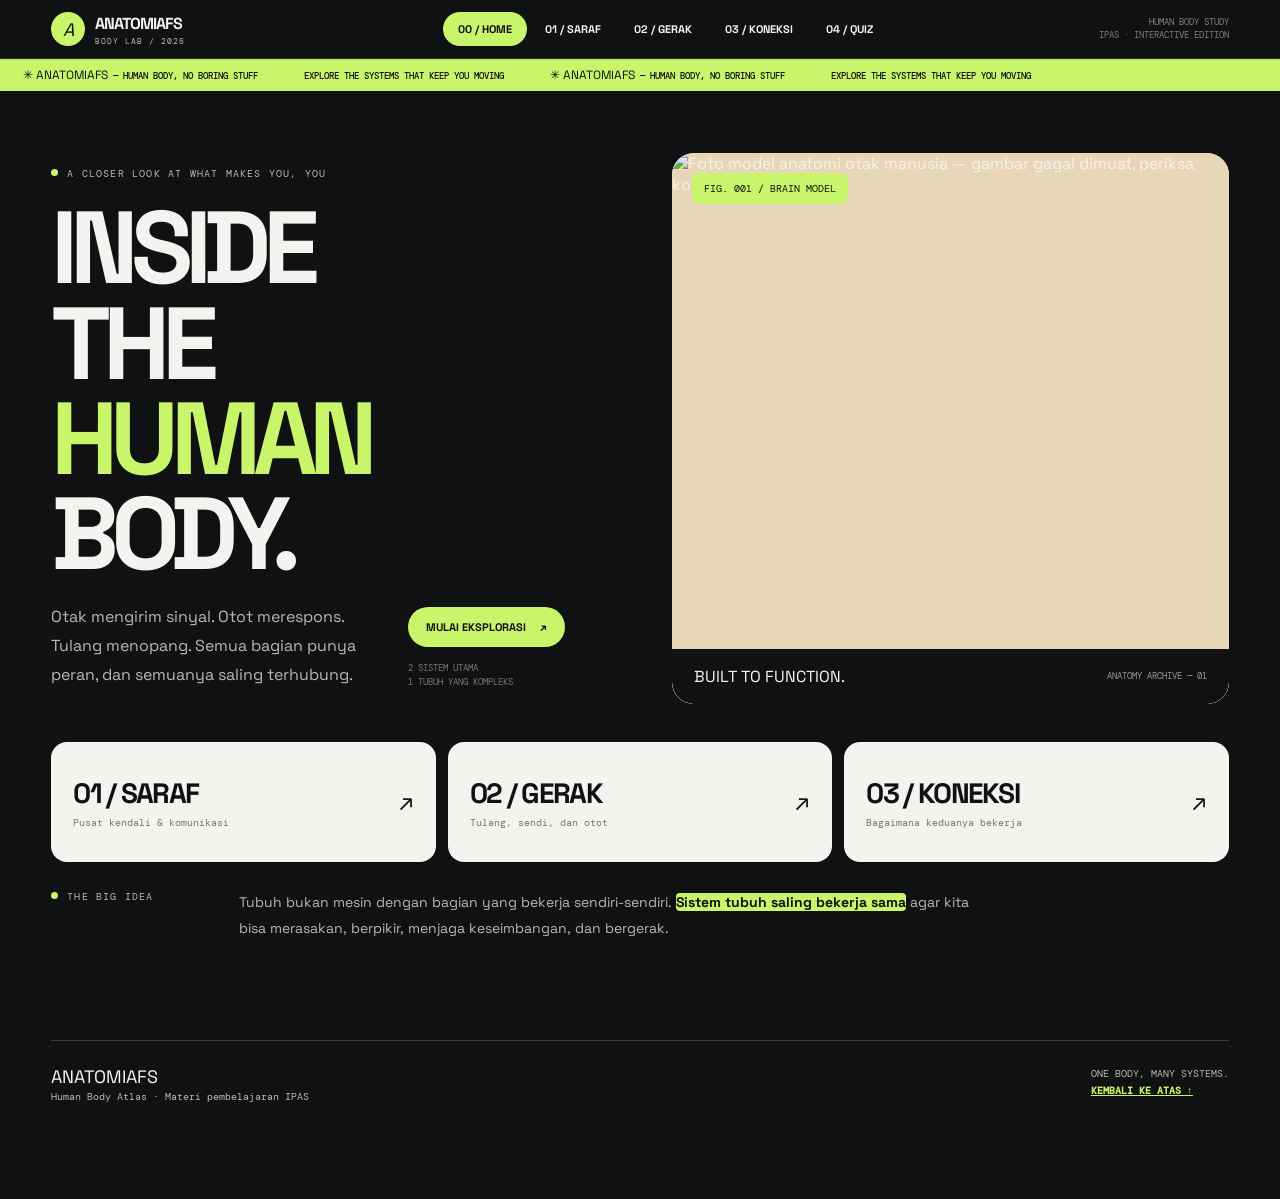
==== commit 433d7174: "Rename index (13).html to index.html" ====
--- a/index.html
+++ b/index.html
@@ -1,24 +1,978 @@
-<!doctype html><html lang="id"><head><meta charset="utf-8"><meta name="viewport" content="width=device-width,initial-scale=1"><meta name="description" content="Media pembelajaran IPAS tentang sistem saraf dan sistem gerak manusia."><title>Explore the Human Body | ANATOMIAFS</title><link rel="stylesheet" href="style.css"></head><body class="page-enter"><header class="site-header"><div class="nav-shell">
-<a class="brand" href="index.html" aria-current="page"><span class="brand-mark">A</span><span>ANATOMIAFS<small>EXPLORE THE HUMAN BODY</small></span></a>
-<button class="nav-toggle" aria-label="Buka navigasi" aria-expanded="false">☰</button>
-<nav class="nav-wrap"><ul class="nav-links">
-<li><a class="nav-link" href="index.html" aria-current="page">Home</a></li>
-<li><a class="nav-link" href="saraf.html">Sistem Saraf</a></li>
-<li><a class="nav-link" href="gerak.html">Sistem Gerak</a></li>
-<li><a class="nav-link" href="hubungan.html">Hubungan</a></li>
-<li><a class="nav-link quiz-link" href="quiz.html">Quiz ↗</a></li>
-</ul></nav></div></header><main class="page-shell">
-<section class="hero">
-<div><div class="eyebrow">ANATOMY ATLAS / 2026</div><h1>Kenali tubuh.<br><span>Pahami cara kerjanya.</span></h1><p>Masuk ke dunia sistem saraf dan sistem gerak manusia. Pelajari bagian-bagiannya, lihat bagaimana keduanya bekerja sama, lalu uji pemahamanmu.</p><div class="actions"><a class="btn" href="saraf.html">Mulai eksplorasi <span>↗</span></a><a class="btn ghost" href="quiz.html">Coba quiz</a></div></div>
-<div class="hero-media"><img class="hero-photo" src="https://commons.wikimedia.org/wiki/Special:FilePath/Skeleton_and_muscles.png" alt="Ilustrasi anatomi rangka dan otot manusia"><span class="float-label one">01 · SISTEM SARAF</span><span class="float-label two">02 · SISTEM GERAK</span></div>
+<!DOCTYPE html>
+<html lang="id">
+<head>
+<meta charset="UTF-8">
+<meta name="viewport" content="width=device-width, initial-scale=1">
+<meta name="theme-color" content="#101113">
+<meta name="description" content="ANATOMIAFS — eksplorasi interaktif sistem saraf dan sistem gerak manusia.">
+<title>ANATOMIAFS — Body Lab</title>
+<link rel="preconnect" href="https://fonts.googleapis.com">
+<link rel="preconnect" href="https://fonts.gstatic.com" crossorigin>
+<link href="https://fonts.googleapis.com/css2?family=Archivo+Black&family=DM+Mono:wght@400;500&family=Space+Grotesk:wght@400;500;600;700&display=swap" rel="stylesheet">
+<style>
+:root{
+ --paper:#f3e6c8;--paper2:#fff6e4;--ink:#171717;--blue:#244ce8;--red:#f05236;
+ --yellow:#f7c943;--green:#b9d78a;--purple:#8052c8;--line:3px solid var(--ink);
+ --shadow:7px 7px 0 var(--ink);--display:"Archivo Black",Impact,sans-serif;
+ --body:"Space Grotesk",sans-serif;--mono:"DM Mono",monospace;
+}
+*{box-sizing:border-box}
+html{scroll-behavior:smooth;scroll-padding-top:95px}
+body{margin:0;background:var(--paper);color:var(--ink);font-family:var(--body);overflow-x:hidden}
+button{font:inherit}img{display:block;max-width:100%}a{color:inherit;text-decoration:none}
+::selection{background:var(--yellow);color:var(--ink)}
+.site-head{position:sticky;top:0;z-index:30;background:var(--paper);border-bottom:var(--line);display:flex;align-items:center;justify-content:space-between;padding:12px clamp(16px,4vw,58px);gap:18px}
+.brand{display:flex;align-items:center;gap:10px;min-width:180px}
+.brand-mark{width:39px;height:39px;background:var(--red);border:var(--line);box-shadow:3px 3px 0 var(--ink);display:grid;place-items:center;font:22px var(--display);transform:rotate(-4deg)}
+.brand-word{font:17px var(--display);letter-spacing:-.6px}
+.brand-word span{color:var(--blue)}
+.brand-sub{display:block;font:8px var(--mono);letter-spacing:1.6px;margin-top:2px}
+.nav{display:flex;gap:5px;align-items:center}
+.nav button{border:2px solid transparent;background:transparent;padding:10px 13px;font-size:10px;font-weight:700;cursor:pointer;transition:.2s}
+.nav button:hover{border-color:var(--ink);transform:translateY(-2px)}
+.nav button.active{background:var(--blue);border:2px solid var(--ink);color:white;box-shadow:3px 3px 0 var(--ink)}
+.menu{display:none;border:var(--line);background:var(--yellow);width:42px;height:42px;font-size:20px;box-shadow:3px 3px 0 var(--ink)}
+.head-note{font:9px var(--mono);text-align:right;line-height:1.5}
+.ticker{overflow:hidden;background:var(--yellow);border-bottom:var(--line);white-space:nowrap;padding:8px 0;font:10px var(--mono);font-weight:500}
+.ticker-track{display:inline-block;min-width:200%;animation:marquee 28s linear infinite}
+.ticker span{padding:0 23px}
+.ticker b{font:12px var(--display);color:var(--red)}
+@keyframes marquee{to{transform:translateX(-50%)}}
+main{max-width:1500px;margin:auto;padding:25px clamp(16px,4vw,58px) 70px}
+.view{display:none;animation:enter .45s ease both}
+.view.active{display:block}
+@keyframes enter{from{opacity:0;transform:translateY(10px)}to{opacity:1;transform:none}}
+.eyebrow{font:10px var(--mono);letter-spacing:1.5px;text-transform:uppercase}
+.eyebrow:before{content:"✳";color:var(--red);font-size:15px;margin-right:8px}
+.big{font:clamp(48px,8.5vw,116px)/.88 var(--display);letter-spacing:-.055em;margin:0}
+.small-title{font:clamp(34px,5vw,62px)/.95 var(--display);letter-spacing:-.05em;margin:8px 0 0}
+.btn{display:inline-flex;align-items:center;gap:14px;border:var(--line);background:var(--yellow);box-shadow:4px 4px 0 var(--ink);padding:13px 17px;font-size:11px;font-weight:800;cursor:pointer;transition:.18s}
+.btn:hover{transform:translate(3px,3px);box-shadow:1px 1px 0 var(--ink)}
+.btn.blue{background:var(--blue);color:white}
+.btn.red{background:var(--red)}
+/* home: one large editorial composition, not a pile of cards */
+.hero{display:grid;grid-template-columns:1.05fr .95fr;min-height:550px;border:var(--line);box-shadow:var(--shadow);background:var(--paper2)}
+.hero-copy{padding:clamp(24px,4.5vw,62px);display:flex;flex-direction:column;justify-content:space-between;position:relative;z-index:1}
+.hero-copy .eyebrow{margin-bottom:28px}
+.hero-copy h1{font:clamp(55px,8.8vw,126px)/.82 var(--display);letter-spacing:-.07em;margin:0 0 24px}
+.hero-copy h1 span{color:var(--blue);display:block}
+.hero-copy p{font-size:13px;line-height:1.75;max-width:410px;margin:0 0 28px}
+.hero-meta{display:flex;align-items:center;gap:18px;flex-wrap:wrap;margin-top:22px}
+.meta-note{font:9px var(--mono);line-height:1.6}
+.hero-visual{position:relative;min-height:480px;background:var(--blue);border-left:var(--line);overflow:hidden}
+.hero-visual .main-photo{position:absolute;inset:0;width:100%;height:100%;object-fit:cover;object-position:center 30%;mix-blend-mode:normal;filter:saturate(1.2)}
+.photo-stamp{position:absolute;left:20px;top:20px;background:var(--yellow);border:var(--line);padding:10px 12px;font:10px var(--mono);box-shadow:4px 4px 0 var(--ink);transform:rotate(-3deg)}
+.photo-caption{position:absolute;bottom:0;left:0;right:0;background:var(--red);border-top:var(--line);padding:15px 20px;display:flex;justify-content:space-between;align-items:center;gap:10px}
+.photo-caption strong{font:18px var(--display)}
+.photo-caption span{font:9px var(--mono)}
+.home-strip{display:grid;grid-template-columns:repeat(3,1fr);border:var(--line);border-top:0;margin-top:0}
+.strip-item{padding:18px 22px;display:flex;align-items:center;justify-content:space-between;gap:12px;min-height:94px}
+.strip-item+ .strip-item{border-left:var(--line)}
+.strip-item:nth-child(1){background:var(--yellow)}
+.strip-item:nth-child(2){background:var(--green)}
+.strip-item:nth-child(3){background:#f4a2b6}
+.strip-item strong{font:clamp(17px,2vw,25px) var(--display)}
+.strip-item small{font:9px var(--mono);display:block;margin-top:5px}
+.strip-arrow{font:25px var(--display)}
+.home-note-band{display:flex;align-items:center;justify-content:space-between;gap:20px;padding:27px 3px 0}
+.home-note-band p{font-size:12px;line-height:1.7;max-width:600px;margin:0}
+.home-note-band b{background:var(--yellow);padding:2px 5px}
+/* sections */
+.section-top{display:flex;justify-content:space-between;align-items:end;gap:25px;margin:30px 0 24px}
+.section-top p{max-width:350px;font-size:12px;line-height:1.7;margin:0 0 4px}
+.section-top .index{font:10px var(--mono);background:var(--red);border:2px solid var(--ink);padding:7px 9px;display:inline-block;margin-bottom:9px}
+.neuro-grid{display:grid;grid-template-columns:1fr 1fr;gap:0;border:var(--line);box-shadow:var(--shadow);background:var(--paper2)}
+.neuro-image{min-height:490px;position:relative;overflow:hidden;background:#e5c6a8}
+.neuro-image img{width:100%;height:100%;position:absolute;inset:0;object-fit:cover}
+.image-credit{position:absolute;bottom:13px;left:13px;background:var(--yellow);border:2px solid var(--ink);padding:7px 9px;font:8px var(--mono)}
+.neuro-info{padding:clamp(22px,3.5vw,45px);display:flex;flex-direction:column;justify-content:space-between}
+.neuro-info h3{font:clamp(30px,4vw,48px)/.98 var(--display);letter-spacing:-.04em;margin:14px 0}
+.neuro-info>p{font-size:12px;line-height:1.8;max-width:430px}
+.tab-row{display:flex;border-bottom:var(--line);margin-top:28px}
+.tab-row button{flex:1;border:0;border-right:2px solid var(--ink);background:var(--yellow);padding:13px 7px;font-size:10px;font-weight:800;cursor:pointer}
+.tab-row button:last-child{border-right:0}
+.tab-row button.active{background:var(--blue);color:white}
+.tab-content{padding:20px 0 0;min-height:135px}
+.tab-content h4{font:22px var(--display);margin:0 0 8px}
+.tab-content p{font-size:11px;line-height:1.8;margin:0;max-width:440px}
+.factline{border-top:2px solid var(--ink);padding-top:12px;margin-top:18px;font:9px var(--mono);line-height:1.7}
+.factline b{color:var(--red)}
+/* movement: large photo and plain text index, not nested panels */
+.movement-lead{display:grid;grid-template-columns:.72fr 1.28fr;border:var(--line);box-shadow:var(--shadow);min-height:370px}
+.movement-words{padding:clamp(23px,3.6vw,45px);background:var(--red);display:flex;flex-direction:column;justify-content:space-between}
+.movement-words h2{font:clamp(36px,5vw,65px)/.9 var(--display);letter-spacing:-.055em;margin:24px 0}
+.movement-words p{font-size:11px;line-height:1.7;max-width:300px;margin:0}
+.movement-image{position:relative;min-height:350px;background:#e6c4a6;overflow:hidden}
+.movement-image img{width:100%;height:100%;position:absolute;inset:0;object-fit:cover;object-position:center 28%}
+.movement-image .image-credit{background:var(--green)}
+.movement-list{margin-top:25px;border-top:var(--line)}
+.move-row{display:grid;grid-template-columns:80px 1fr 1fr;gap:20px;align-items:center;padding:18px 12px;border-bottom:2px solid var(--ink);cursor:pointer;transition:.2s}
+.move-row:hover,.move-row.active{background:var(--yellow);padding-left:20px}
+.move-row .num{font:24px var(--display);color:var(--red)}
+.move-row h3{font:clamp(20px,3vw,30px) var(--display);margin:0}
+.move-row p{font-size:11px;line-height:1.65;margin:0}
+.move-detail{display:grid;grid-template-columns:1fr 1fr;gap:20px;align-items:center;margin-top:22px;background:var(--blue);color:white;border:var(--line);padding:22px 26px}
+.move-detail strong{font:clamp(21px,3vw,31px) var(--display)}
+.move-detail p{font-size:11px;line-height:1.7;margin:0}
+/* collaboration */
+.connection-hero{display:grid;grid-template-columns:1fr 1fr;border:var(--line);box-shadow:var(--shadow)}
+.connection-image{min-height:320px;position:relative;overflow:hidden;background:#d8c1a4}
+.connection-image img{position:absolute;inset:0;width:100%;height:100%;object-fit:cover}
+.connection-text{background:var(--green);padding:clamp(23px,4vw,48px);display:flex;flex-direction:column;justify-content:center}
+.connection-text h2{font:clamp(32px,4.5vw,57px)/.93 var(--display);letter-spacing:-.05em;margin:17px 0}
+.connection-text p{font-size:12px;line-height:1.8;max-width:420px;margin:0}
+.process-title{display:flex;align-items:center;justify-content:space-between;gap:15px;margin:38px 0 13px}
+.process-title h3{font:clamp(23px,3vw,34px) var(--display);margin:0}
+.process-title span{font:9px var(--mono)}
+.process{display:grid;grid-template-columns:repeat(4,1fr);border:var(--line)}
+.process button{border:0;border-right:var(--line);text-align:left;padding:20px 16px;min-height:150px;cursor:pointer;transition:.2s}
+.process button:last-child{border-right:0}
+.process button:nth-child(1){background:var(--yellow)}
+.process button:nth-child(2){background:#f4a2b6}
+.process button:nth-child(3){background:#b7a1ed}
+.process button:nth-child(4){background:#9bc7d7}
+.process button:hover,.process button.active{filter:saturate(1.3);box-shadow:inset 0 -8px 0 var(--ink)}
+.process .step{font:10px var(--mono)}
+.process h4{font:20px var(--display);margin:24px 0 8px}
+.process p{font-size:10px;line-height:1.6;margin:0}
+.process-detail{background:var(--ink);color:var(--paper2);padding:16px 20px;font-size:11px;line-height:1.7}
+.motion-compare{display:grid;grid-template-columns:1fr 1fr;margin-top:23px;border:var(--line)}
+.motion-compare article{padding:22px 24px}
+.motion-compare article:first-child{background:var(--purple);color:white}
+.motion-compare article:last-child{background:var(--yellow)}
+.motion-compare h4{font:25px var(--display);margin:0 0 9px}
+.motion-compare p{font-size:11px;line-height:1.7;margin:0}
+/* quiz */
+.quiz-layout{display:grid;grid-template-columns:.8fr 1.2fr;border:var(--line);box-shadow:var(--shadow);background:var(--paper2);min-height:460px}
+.quiz-aside{background:var(--blue);color:white;padding:clamp(25px,4vw,48px);display:flex;flex-direction:column;justify-content:space-between}
+.quiz-aside h2{font:clamp(42px,6vw,76px)/.88 var(--display);letter-spacing:-.06em;margin:25px 0}
+.quiz-aside h2 span{color:var(--yellow)}
+.quiz-aside p{font-size:11px;line-height:1.7;max-width:280px}
+.quiz-counter{font:10px var(--mono);color:#d8dcff}
+.quiz-main{padding:clamp(22px,4vw,48px);display:flex;flex-direction:column;justify-content:space-between}
+.quiz-meta{display:flex;justify-content:space-between;gap:12px;font:10px var(--mono)}
+.progress{height:9px;border:2px solid var(--ink);margin-top:12px;background:#e7d9bd}
+.progress span{height:100%;display:block;width:20%;background:var(--red);transition:width .3s}
+.question{font:clamp(23px,3.2vw,37px)/1.12 var(--display);letter-spacing:-.04em;margin:35px 0 23px;max-width:620px}
+.answers{display:grid;grid-template-columns:1fr 1fr;gap:10px}
+.answer{background:transparent;border:2px solid var(--ink);padding:14px;text-align:left;font-size:11px;font-weight:600;cursor:pointer;transition:.18s}
+.answer:hover:not(:disabled){background:var(--yellow);transform:translate(-2px,-2px);box-shadow:3px 3px 0 var(--ink)}
+.answer.selected{background:var(--yellow)}
+.answer.correct{background:var(--green)}
+.answer.wrong{background:#f4a2b6}
+.quiz-bottom{display:flex;justify-content:space-between;align-items:center;gap:12px;margin-top:25px}
+.feedback{font:10px var(--mono);line-height:1.6;max-width:65%}
+.quiz-next{border:var(--line);background:var(--red);padding:12px 16px;font-size:10px;font-weight:800;cursor:pointer;box-shadow:3px 3px 0 var(--ink)}
+.quiz-next:disabled{opacity:.4;cursor:not-allowed}
+.result{display:none;text-align:center;margin:auto;max-width:450px}
+.result.show{display:block}
+.result h3{font:clamp(35px,5vw,55px) var(--display);margin:0 0 10px}
+.result p{font-size:12px;line-height:1.7}
+footer{display:flex;justify-content:space-between;gap:20px;border-top:var(--line);margin-top:55px;padding:20px 0 0;font:9px var(--mono);line-height:1.7}
+footer strong{font:15px var(--display)}
+footer a{font-weight:700;text-decoration:underline}
+.toast{position:fixed;bottom:18px;left:50%;transform:translate(-50%,20px);opacity:0;pointer-events:none;z-index:50;background:var(--yellow);border:var(--line);box-shadow:4px 4px 0 var(--ink);padding:10px 15px;font:10px var(--mono);transition:.25s}
+.toast.show{opacity:1;transform:translate(-50%,0)}
+@media(max-width:850px){
+ .head-note{display:none}.brand{min-width:145px}.nav button{padding:9px 8px;font-size:9px}
+ .hero{grid-template-columns:1fr}.hero-visual{min-height:360px;border-left:0;border-top:var(--line)}
+ .hero-copy{min-height:410px}.neuro-grid{grid-template-columns:1fr}.neuro-image{min-height:360px}
+ .movement-lead{grid-template-columns:.8fr 1.2fr}.connection-hero{grid-template-columns:1fr 1fr}
+ .quiz-layout{grid-template-columns:.75fr 1.25fr}
+}
+@media(max-width:650px){
+ .site-head{padding:10px 14px}.menu{display:block}
+ .nav{display:none;position:absolute;top:65px;left:10px;right:10px;background:var(--paper);border:var(--line);box-shadow:var(--shadow);padding:8px;grid-template-columns:1fr 1fr}
+ .nav.open{display:grid}.nav button{border:2px solid var(--ink);background:var(--paper2);padding:12px}
+ .nav button.active{background:var(--blue)}
+ main{padding:16px 13px 45px}
+ .hero-copy{padding:26px 21px;min-height:380px}.hero-copy h1{font-size:clamp(56px,15vw,88px)}
+ .hero-visual{min-height:300px}.home-strip{grid-template-columns:1fr}
+ .strip-item{min-height:76px}.strip-item+.strip-item{border-left:0;border-top:var(--line)}
+ .home-note-band{align-items:flex-start;flex-direction:column}
+ .section-top{align-items:flex-start;flex-direction:column;gap:12px;margin:24px 0 17px}
+ .section-top .small-title{font-size:44px}
+ .neuro-image{min-height:300px}.neuro-info{padding:23px}
+ .movement-lead{grid-template-columns:1fr}.movement-words{min-height:250px}.movement-image{min-height:280px}
+ .move-row{grid-template-columns:48px 1fr;gap:10px;padding:16px 7px}
+ .move-row p{grid-column:2}.move-detail{grid-template-columns:1fr;gap:9px;padding:19px}
+ .connection-hero{grid-template-columns:1fr}.connection-image{min-height:250px}.connection-text{min-height:250px}
+ .process{grid-template-columns:1fr 1fr}.process button{border-bottom:var(--line);min-height:130px}
+ .process button:nth-child(2){border-right:0}.process button:nth-child(3),.process button:nth-child(4){border-bottom:0}
+ .motion-compare{grid-template-columns:1fr}
+ .quiz-layout{grid-template-columns:1fr}.quiz-aside{min-height:280px}.quiz-aside h2{font-size:55px;margin:16px 0}
+ .quiz-main{min-height:390px;padding:23px 18px}.answers{grid-template-columns:1fr}
+ footer{flex-direction:column}
+}
+@media(prefers-reduced-motion:reduce){*,*:before,*:after{scroll-behavior:auto!important;animation:none!important;transition:none!important}}
+
+/* === BAUHAUS RESTYLE LAYER — visual-only overrides === */
+:root{
+ --paper:#F2EFE6; --paper2:#F2EFE6; --ink:#171717;
+ --blue:#1646A0; --red:#E53935; --yellow:#F4C542;
+ --green:#F4C542; --purple:#1646A0; --line:3px solid var(--ink);
+ --shadow:8px 8px 0 var(--ink);
+ --display:"Archivo Black",Impact,sans-serif;
+ --body:"Space Grotesk",sans-serif; --mono:"DM Mono",monospace;
+}
+body{background:var(--paper)}
+.site-head{background:var(--paper);border-bottom:4px solid var(--ink)}
+.brand-mark{background:var(--yellow);transform:none;box-shadow:3px 3px 0 var(--ink)}
+.brand-word span{color:var(--red)}
+.nav button{border-radius:0}
+.nav button.active{background:var(--red);color:var(--paper2);box-shadow:3px 3px 0 var(--ink)}
+.menu{background:var(--red);color:var(--paper)}
+.ticker{background:var(--blue);color:var(--paper);border-bottom:4px solid var(--ink)}
+.ticker b{color:var(--yellow)}
+main{position:relative}
+.big,.small-title,.hero-copy h1,.neuro-info h3,.movement-words h2,
+.connection-text h2,.quiz-aside h2{letter-spacing:-.065em}
+.eyebrow:before{content:"■";color:var(--red)}
+.btn{border-radius:0;box-shadow:4px 4px 0 var(--ink)}
+.btn.blue{background:var(--blue)}
+.btn.red{background:var(--red);color:var(--paper)}
+.hero{background:var(--paper);box-shadow:var(--shadow);border-width:4px}
+.hero-copy{background:var(--paper);padding-right:clamp(24px,4vw,62px)}
+.hero-copy h1 span{color:var(--red)}
+.hero-visual{background:var(--yellow);border-left:4px solid var(--ink)}
+.hero-visual:before{content:"";position:absolute;width:clamp(90px,18vw,220px);aspect-ratio:1;border-radius:50%;background:var(--yellow);border:4px solid var(--ink);right:-8%;top:-10%;z-index:1;mix-blend-mode:multiply;pointer-events:none}
+.main-photo{z-index:0}
+.photo-stamp{background:var(--paper);border:3px solid var(--ink);box-shadow:4px 4px 0 var(--ink);transform:none}
+.photo-caption{background:var(--red);border-top:4px solid var(--ink);color:var(--paper)}
+.home-strip{border:4px solid var(--ink)}
+.strip-item{background:var(--paper)!important}
+.strip-item:nth-child(2){background:var(--yellow)!important}
+.strip-item:nth-child(3){background:var(--blue)!important;color:var(--paper)}
+.strip-item+ .strip-item{border-left:4px solid var(--ink)}
+.strip-item:nth-child(3) small{color:var(--paper)}
+.strip-item strong{font-size:clamp(16px,2vw,24px)}
+.home-note-band b{background:var(--yellow)}
+.section-top .index{background:var(--red)!important;color:var(--paper);border:2px solid var(--ink)}
+.neuro-grid{background:var(--paper);box-shadow:var(--shadow);border:4px solid var(--ink)}
+.neuro-image{background:var(--yellow)}
+.image-credit{background:var(--paper);border:2px solid var(--ink)}
+.neuro-info{background:var(--paper)}
+.tab-row{border-bottom:3px solid var(--ink)}
+.tab-row button{background:var(--yellow);border-right:2px solid var(--ink)}
+.tab-row button.active{background:var(--blue);color:var(--paper)}
+.factline b{color:var(--red)}
+.movement-lead{border:4px solid var(--ink);box-shadow:var(--shadow)}
+.movement-words{background:var(--red);color:var(--paper)}
+.movement-words .eyebrow:before{color:var(--yellow)}
+.movement-image{background:var(--blue)}
+.movement-image .image-credit{background:var(--yellow);color:var(--ink)}
+.movement-list{border-top:4px solid var(--ink)}
+.move-row{border-bottom:3px solid var(--ink)}
+.move-row:hover,.move-row.active{background:var(--yellow)}
+.move-row .num{color:var(--red)}
+.move-detail{background:var(--blue);color:var(--paper);border:4px solid var(--ink)}
+.connection-hero{border:4px solid var(--ink);box-shadow:var(--shadow)}
+.connection-image{background:var(--yellow)}
+.connection-text{background:var(--yellow);color:var(--ink)}
+.process{border:4px solid var(--ink)}
+.process button{background:var(--paper)!important;border-right:3px solid var(--ink);color:var(--ink)}
+.process button:nth-child(2){background:var(--red)!important;color:var(--paper)}
+.process button:nth-child(3){background:var(--blue)!important;color:var(--paper)}
+.process button:nth-child(4){background:var(--yellow)!important}
+.process button:hover,.process button.active{filter:none;box-shadow:inset 0 -8px 0 var(--ink)}
+.process-detail{background:var(--ink);color:var(--paper)}
+.motion-compare{border:4px solid var(--ink)}
+.motion-compare article:first-child{background:var(--blue);color:var(--paper)}
+.motion-compare article:last-child{background:var(--yellow);color:var(--ink)}
+.quiz-layout{background:var(--paper);border:4px solid var(--ink);box-shadow:var(--shadow)}
+.quiz-aside{background:var(--red);color:var(--paper)}
+.quiz-aside h2 span{color:var(--yellow)}
+.quiz-counter{color:var(--paper)}
+.quiz-main{background:var(--paper)}
+.progress{background:var(--paper);border:2px solid var(--ink)}
+.progress span{background:var(--yellow)}
+.answer{border:2px solid var(--ink);border-radius:0}
+.answer:hover:not(:disabled){background:var(--yellow);box-shadow:3px 3px 0 var(--ink)}
+.answer.selected{background:var(--yellow)}
+.answer.correct{background:var(--blue);color:var(--paper)}
+.answer.wrong{background:var(--red);color:var(--paper)}
+.quiz-next{background:var(--yellow);border:3px solid var(--ink);box-shadow:3px 3px 0 var(--ink)}
+.result h3{color:var(--red)}
+footer{border-top:4px solid var(--ink)}
+.toast{background:var(--yellow);border:3px solid var(--ink);box-shadow:4px 4px 0 var(--ink)}
+/* Controlled geometric accents: decorative only, never obscure content */
+.section-top{position:relative}
+.section-top:after{content:"";display:block;width:38px;height:38px;background:var(--blue);border:3px solid var(--ink);transform:rotate(45deg);flex:0 0 38px}
+#view-saraf .section-top:after{background:var(--red)}
+#view-gerak .section-top:after{background:var(--yellow)}
+#view-hubungan .section-top:after{background:var(--blue)}
+#view-quiz .section-top:after{background:var(--red)}
+img{border-radius:0}
+@media(max-width:850px){
+ .hero-visual:before{width:130px;right:-25px;top:-30px}
+ .section-top:after{width:28px;height:28px;flex-basis:28px}
+}
+@media(max-width:650px){
+ .nav{background:var(--paper);border:3px solid var(--ink);box-shadow:5px 5px 0 var(--ink)}
+ .nav button{background:var(--paper);border:2px solid var(--ink)}
+ .nav button.active{background:var(--red)}
+ .hero{box-shadow:5px 5px 0 var(--ink)}
+ .hero-visual{border-top:4px solid var(--ink)}
+ .strip-item+ .strip-item{border-left:0;border-top:4px solid var(--ink)}
+ .process button{border-right:3px solid var(--ink)}
+ .process button:nth-child(2){border-right:0}
+ .process button:nth-child(3),.process button:nth-child(4){border-bottom:0}
+ .quiz-layout{box-shadow:5px 5px 0 var(--ink)}
+}
+
+/* ===== POSTMODERN / PLAYFUL EDITORIAL REDESIGN ===== */
+:root{
+ --paper:#f5f3ee; --paper2:#fffefa; --ink:#202039; --blue:#6c5ce7; --red:#ff5b55;
+ --yellow:#d9ff62; --green:#63d6c2; --purple:#a68bff; --line:2px solid var(--ink);
+ --shadow:0 18px 50px rgba(32,32,57,.10); --display:"Space Grotesk",sans-serif;
+ --body:"Space Grotesk",sans-serif; --mono:"DM Mono",monospace;
+}
+body{background:var(--paper);color:var(--ink);font-family:var(--body);background-image:radial-gradient(rgba(32,32,57,.08) .7px,transparent .7px);background-size:13px 13px}
+.site-head{background:rgba(245,243,238,.88);backdrop-filter:blur(16px);border:0;padding:14px clamp(16px,4vw,58px);box-shadow:0 1px 0 rgba(32,32,57,.12)}
+.brand-mark{background:var(--yellow);color:var(--ink);border:0;box-shadow:none;border-radius:13px 4px 13px 4px;transform:rotate(-7deg);font-family:Georgia,serif;font-style:italic}
+.brand-word{font-weight:700;letter-spacing:-1px}.brand-word span{color:var(--red)}.brand-sub{letter-spacing:1.2px}
+.nav{gap:4px}.nav button{border:0;border-radius:999px;padding:10px 15px;color:var(--ink);font-size:11px}
+.nav button:hover{background:#e9e5ff;transform:rotate(-2deg)}.nav button.active{background:var(--ink);border:0;color:white;box-shadow:none}
+.head-note{opacity:.65}.ticker{background:var(--ink);color:var(--yellow);border:0;padding:9px 0}.ticker b{color:var(--red)}
+main{max-width:1440px;padding:clamp(16px,3.2vw,44px) clamp(16px,4vw,58px) 90px}
+.view{animation:postEnter .55s cubic-bezier(.2,.8,.2,1) both}@keyframes postEnter{from{opacity:0;transform:translateY(18px) rotate(.3deg)}to{opacity:1;transform:none}}
+.eyebrow{letter-spacing:1px;font-size:10px}.eyebrow:before{content:"✦";color:var(--red)}
+.big,.small-title,.hero-copy h1,.neuro-info h3,.movement-words h2,.connection-text h2,.quiz-aside h2{font-family:"Space Grotesk",sans-serif;font-weight:700;letter-spacing:-.075em}
+.small-title{font-size:clamp(36px,5.3vw,72px);line-height:.95}.btn{border:0;border-radius:12px;box-shadow:none;padding:14px 18px;background:var(--yellow);transition:transform .25s,filter .25s}.btn:hover{transform:translateY(-4px) rotate(-1deg);box-shadow:none;filter:saturate(1.15)}.btn.blue{background:var(--blue);color:white}.btn.red{background:var(--red)}
+.hero{border:0;box-shadow:none;background:transparent;min-height:unset;grid-template-columns:1.12fr .88fr;gap:clamp(20px,4vw,55px);align-items:center;position:relative;padding:clamp(18px,3vw,42px) 0 20px}
+.hero-copy{padding:clamp(10px,2vw,25px) 0;min-height:500px}.hero-copy .eyebrow{margin-bottom:22px}.hero-copy h1{font-size:clamp(52px,8.4vw,118px);line-height:.88;letter-spacing:-.09em}.hero-copy h1 span{color:var(--red);display:inline;position:relative}.hero-copy p{font-size:clamp(13px,1.2vw,16px);line-height:1.8;max-width:470px}.hero-meta{gap:16px}.meta-note{opacity:.6}
+.hero-visual{border:0;border-radius:34% 10% 28% 8% / 13% 26% 12% 30%;min-height:470px;overflow:hidden;background:var(--purple);box-shadow:var(--shadow);transform:rotate(2deg);transition:transform .6s}.hero-visual:hover{transform:rotate(0) scale(1.015)}.hero-visual .main-photo{object-fit:cover;filter:saturate(.85) contrast(1.05)}.photo-stamp{top:18px;left:18px;background:var(--yellow);border:0;border-radius:7px;box-shadow:none;transform:rotate(-5deg);font-size:10px}.photo-caption{background:var(--ink);color:white;border:0;padding:16px 20px}.photo-caption strong{font-size:17px}.photo-caption span{opacity:.65}
+.home-strip{grid-template-columns:1.15fr .85fr 1fr;gap:12px;border:0;margin:20px 0 0}.strip-item{border-radius:16px;padding:20px 22px;min-height:110px;box-shadow:none;transition:transform .3s;cursor:pointer}.strip-item:hover{transform:translateY(-5px) rotate(-1deg)}.strip-item+ .strip-item{border:0}.strip-item:nth-child(1){background:var(--purple);color:white}.strip-item:nth-child(2){background:var(--yellow)}.strip-item:nth-child(3){background:var(--green)}.strip-item strong{font-size:19px}.strip-item small{opacity:.72}.strip-arrow{font-size:24px}.home-note-band{padding:32px 0;align-items:start}.home-note-band p{font-size:13px;max-width:700px}.home-note-band b{background:var(--purple);color:white;border-radius:4px;padding:3px 7px}
+.section-top{margin:45px 0 30px;align-items:center;display:grid;grid-template-columns:1fr minmax(210px,.55fr);gap:30px}.section-top:after{display:none}.section-top p{font-size:13px;max-width:410px;line-height:1.8}.section-top .index{background:var(--yellow)!important;color:var(--ink);border:0;border-radius:7px;padding:8px 11px;margin-bottom:12px;letter-spacing:.3px}
+.neuro-grid{grid-template-columns:.9fr 1.1fr;gap:24px;border:0;box-shadow:none;background:transparent}.neuro-image{min-height:470px;border-radius:24px 6px 24px 6px;overflow:hidden;box-shadow:var(--shadow);transform:rotate(-1.2deg)}.neuro-image img{object-fit:cover;transition:transform .8s}.neuro-image:hover img{transform:scale(1.05)}.image-credit{background:var(--yellow);border:0;border-radius:6px;font-size:9px}.neuro-info{border:0;border-radius:22px;background:var(--paper2);box-shadow:var(--shadow);padding:clamp(22px,3.5vw,44px)}.neuro-info h3{font-size:clamp(30px,4vw,52px)}.neuro-info>p{font-size:13px;line-height:1.8}.tab-row{border:0;gap:8px;margin-top:24px}.tab-row button{background:#e8e5f6;border:0;border-radius:9px;padding:12px 10px}.tab-row button.active{background:var(--blue);color:white}.tab-content{padding-top:17px;min-height:135px}.tab-content h4{font-family:Georgia,serif;font-style:italic;font-size:25px}.tab-content p{font-size:12px;line-height:1.8}.factline{border-top:1px solid #d8d6e5;font-size:10px}.factline b{color:var(--red)}
+.movement-lead{grid-template-columns:.8fr 1.2fr;gap:18px;border:0;box-shadow:none;min-height:unset}.movement-words{border-radius:24px;background:var(--purple);color:white;padding:clamp(22px,3.5vw,42px);min-height:360px}.movement-words h2{font-size:clamp(38px,5.5vw,72px)}.movement-words p{font-size:13px;line-height:1.8}.movement-image{border-radius:8px 28px 8px 28px;min-height:360px;box-shadow:var(--shadow);transform:rotate(1deg)}.movement-image img{transition:transform .8s}.movement-image:hover img{transform:scale(1.04)}.movement-list{border-top:1px solid #d8d6e5;margin-top:35px}.move-row{grid-template-columns:70px .85fr 1.15fr;gap:20px;border-bottom:1px solid #d8d6e5;padding:22px 12px;transition:background .25s,transform .25s}.move-row:hover,.move-row.active{background:#e8e5f6;padding-left:18px;transform:translateX(3px)}.move-row .num{font-family:Georgia,serif;font-style:italic;color:var(--red);font-size:30px}.move-row h3{font-size:clamp(20px,3vw,31px)}.move-row p{font-size:12px;line-height:1.8}.move-detail{border:0;border-radius:16px;background:var(--ink);color:white;padding:24px 28px;margin-top:24px}.move-detail strong{font-family:Georgia,serif;font-style:italic;font-weight:500}.move-detail p{line-height:1.8;font-size:12px}
+.connection-hero{grid-template-columns:.82fr 1.18fr;gap:18px;border:0;box-shadow:none}.connection-image{border-radius:24px 5px 24px 5px;min-height:340px;box-shadow:var(--shadow);transform:rotate(-1deg)}.connection-text{border-radius:20px;background:var(--yellow);padding:clamp(24px,4vw,50px);display:flex;flex-direction:column;justify-content:center}.connection-text h2{font-size:clamp(34px,5vw,62px);line-height:.94}.connection-text p{font-size:13px;line-height:1.85;max-width:460px}.process-title{margin:35px 0 14px;display:flex;align-items:center;justify-content:space-between;gap:20px}.process-title h3{font-size:clamp(19px,2.8vw,30px);letter-spacing:-.05em}.process{border:0;gap:10px;background:transparent}.process button{border:0!important;border-radius:14px;background:#e8e5f6!important;color:var(--ink)!important;padding:20px 17px;transition:transform .25s,background .25s}.process button:nth-child(2){background:var(--green)!important;color:var(--ink)}.process button:nth-child(3){background:var(--purple)!important;color:white}.process button:nth-child(4){background:var(--red)!important;color:white}.process button:hover,.process button.active{box-shadow:none;transform:translateY(-4px) rotate(-1deg);filter:saturate(1.15)}.process h4{font-size:17px}.process p{line-height:1.7}.process-detail{background:var(--ink);color:white;border:0;border-radius:12px;padding:18px 20px;line-height:1.8}.motion-compare{border:0;gap:14px;margin-top:20px}.motion-compare article{border-radius:18px;padding:24px;background:var(--purple);color:white}.motion-compare article:last-child{background:var(--green);color:var(--ink)}.motion-compare h4{font-size:22px}
+.quiz-layout{grid-template-columns:.72fr 1.28fr;border:0;box-shadow:none;gap:16px;background:transparent}.quiz-aside{background:var(--red);border-radius:22px;padding:clamp(22px,3.5vw,42px);color:white;position:relative;overflow:hidden}.quiz-aside:after{content:"?";font:italic 220px Georgia,serif;position:absolute;right:-20px;bottom:-90px;opacity:.12;transform:rotate(14deg)}.quiz-aside h2{font-size:clamp(40px,5.5vw,72px)}.quiz-aside h2 span{color:var(--yellow)}.quiz-aside p{font-size:13px;line-height:1.8}.quiz-counter{color:white;opacity:.8}.quiz-main{border-radius:22px;background:var(--paper2);box-shadow:var(--shadow);padding:clamp(22px,3.5vw,42px)}.quiz-meta{font-size:10px}.progress{background:#e7e4ee;border:0;border-radius:999px;height:8px;overflow:hidden}.progress span{background:var(--purple);border-radius:999px}.question{font-size:clamp(23px,3vw,36px);letter-spacing:-.04em}.answers{gap:10px}.answer{border:1px solid #d8d6e5;border-radius:12px;padding:15px 17px;transition:transform .2s,background .2s}.answer:hover:not(:disabled){background:#e8e5f6;box-shadow:none;transform:translateX(3px)}.answer.selected{background:var(--yellow)}.answer.correct{background:var(--green);color:var(--ink)}.answer.wrong{background:var(--red);color:white}.quiz-next{background:var(--ink);color:white;border:0;border-radius:11px;box-shadow:none;padding:13px 18px}.quiz-next:hover{transform:translateY(-3px)}.result{border-radius:18px;background:var(--yellow);padding:25px}.result h3{color:var(--ink)}
+footer{border-top:1px solid #d8d6e5;padding:28px clamp(16px,4vw,58px);color:var(--ink);opacity:.8}footer strong{font-size:18px}.toast{background:var(--yellow);border:0;border-radius:12px;box-shadow:var(--shadow)}
+/* scroll reveals + little editorial motion */
+.view img{will-change:transform}.strip-item:nth-child(1){transform:rotate(-.6deg)}.strip-item:nth-child(2){transform:rotate(.5deg)}.strip-item:nth-child(3){transform:rotate(-.4deg)}
+@media(max-width:850px){.hero{grid-template-columns:1fr .85fr;gap:20px}.hero-copy{min-height:410px}.hero-visual{min-height:400px}.neuro-grid{grid-template-columns:1fr 1fr}.section-top{grid-template-columns:1fr}.movement-lead{grid-template-columns:1fr 1fr}.connection-hero{grid-template-columns:1fr 1fr}.quiz-layout{grid-template-columns:.65fr 1.35fr}}
+@media(max-width:650px){
+ body{background-size:11px 11px}.site-head{padding:10px 14px}.head-note{display:none}.menu{display:block;background:var(--yellow);border:0;border-radius:10px;box-shadow:none}.nav{display:none;position:absolute;left:14px;right:14px;top:65px;padding:10px;background:var(--paper2);border:1px solid #d8d6e5;border-radius:16px;box-shadow:var(--shadow);z-index:50;flex-wrap:wrap}.nav.open{display:flex}.nav button{flex:1 1 40%;border-radius:10px}.nav button.active{background:var(--ink)}
+ main{padding:15px 15px 55px}.hero{grid-template-columns:1fr;padding:14px 0;gap:18px}.hero-copy{min-height:unset;padding:12px 4px}.hero-copy h1{font-size:clamp(48px,14vw,78px)}.hero-copy p{font-size:13px}.hero-visual{min-height:330px;max-height:430px;border-radius:22% 7% 20% 8%;transform:rotate(1deg)}.hero-meta{margin-top:20px}.home-strip{grid-template-columns:1fr;gap:10px}.strip-item{min-height:82px}.strip-item:nth-child(1),.strip-item:nth-child(2),.strip-item:nth-child(3){transform:none}.home-note-band{display:block;padding:28px 0}.home-note-band p{margin-top:12px}.section-top{display:grid;grid-template-columns:1fr;margin:28px 0 20px;gap:12px}.small-title{font-size:clamp(34px,10vw,52px)}.neuro-grid{grid-template-columns:1fr;gap:14px}.neuro-image{min-height:330px}.neuro-info{padding:22px}.tab-row{gap:5px}.tab-row button{font-size:9px;padding:11px 5px}.movement-lead{grid-template-columns:1fr;gap:12px}.movement-words{min-height:250px;border-radius:20px}.movement-image{min-height:300px}.move-row{grid-template-columns:48px 1fr;gap:10px;padding:18px 6px}.move-row p{grid-column:2}.move-detail{grid-template-columns:1fr;gap:9px}.connection-hero{grid-template-columns:1fr;gap:12px}.connection-image{min-height:280px}.connection-text{padding:26px}.process{grid-template-columns:1fr 1fr}.process button{padding:16px 12px}.process button:nth-child(2){border:0}.process-title{align-items:start;flex-direction:column}.motion-compare{grid-template-columns:1fr}.quiz-layout{grid-template-columns:1fr;gap:12px}.quiz-aside{padding:24px;min-height:280px}.quiz-aside h2{font-size:54px}.quiz-main{padding:22px}.quiz-bottom{gap:10px;flex-wrap:wrap}.quiz-next{width:100%}
+}
+@media(prefers-reduced-motion:reduce){*,*::before,*::after{animation-duration:.01ms!important;transition-duration:.01ms!important;scroll-behavior:auto!important}}
+
+
+/* POSTMODERN / CONTEMPORARY EDITORIAL REDESIGN — new layout system */
+:root{
+ --paper:#f5f5f2; --paper2:#ffffff; --ink:#202126;
+ --blue:#6258d8; --red:#f06c55; --yellow:#d8f36a; --green:#d8f36a; --purple:#6258d8;
+ --line:1px solid rgba(32,33,38,.18); --shadow:none;
+ --display:"Space Grotesk",sans-serif; --body:"Space Grotesk",sans-serif; --mono:"DM Mono",monospace;
+}
+body{background:var(--paper);color:var(--ink);font-family:var(--body)}
+.site-head{background:rgba(245,245,242,.88);backdrop-filter:blur(18px);border:0;padding:14px clamp(16px,4vw,64px);}
+.brand-mark{width:34px;height:34px;background:var(--blue);color:white;border:0;box-shadow:none;transform:none;border-radius:11px;font-size:18px}
+.brand-word{font-size:16px;font-weight:700}.brand-word span{color:var(--blue)}.brand-sub{letter-spacing:1px;font-size:8px}
+.nav{gap:3px}.nav button{border:0;border-radius:999px;padding:10px 15px;font-size:11px;color:#555;}
+.nav button:hover{background:#e9e9e5;transform:none;border:0}.nav button.active{background:var(--ink);color:white;border:0;box-shadow:none}
+.menu{background:var(--yellow);border:0;box-shadow:none;border-radius:12px}
+.head-note{font-size:9px;color:#666}.ticker{background:var(--blue);color:white;border:0;padding:8px 0;font-size:9px}.ticker b{color:var(--yellow)}
+main{max-width:1440px;padding:24px clamp(16px,4vw,64px) 80px}
+.view{animation:enter .55s cubic-bezier(.2,.7,.2,1) both}.view.active{display:block}
+.eyebrow{font-size:10px;letter-spacing:1.2px;color:#6a6b70}.eyebrow:before{content:"";display:inline-block;width:7px;height:7px;border-radius:50%;background:var(--red);margin:0 9px 1px 0}
+.big,.small-title,.hero-copy h1,.neuro-info h3,.movement-words h2,.connection-text h2,.quiz-aside h2{font-family:var(--display);font-weight:700;letter-spacing:-.075em}
+.btn{border:0;border-radius:999px;background:var(--yellow);box-shadow:none;padding:13px 18px;color:var(--ink);font-size:11px}.btn.blue{background:var(--blue);color:white}.btn.red{background:var(--red);color:white}.btn:hover{transform:translateY(-2px);box-shadow:none}
+/* HOME: headline band -> panoramic image -> loose navigation cluster */
+.hero{display:flex;flex-direction:column;min-height:unset;border:0;box-shadow:none;background:transparent;overflow:visible}
+.hero-copy{padding:clamp(24px,5vw,72px) 0 30px;display:grid;grid-template-columns:1.25fr .75fr;gap:30px;align-items:end}
+.hero-copy>div:first-child{max-width:900px}.hero-copy .eyebrow{margin-bottom:24px}
+.hero-copy h1{font-size:clamp(64px,11vw,150px);line-height:.84;letter-spacing:-.095em;margin:0 0 24px;max-width:900px}
+.hero-copy h1 span{display:inline;color:var(--blue)}.hero-copy p{font-size:clamp(13px,1.35vw,17px);line-height:1.7;max-width:450px;margin:0}
+.hero-meta{margin:0;display:flex;flex-direction:column;align-items:flex-start;gap:14px}.meta-note{font-size:9px;color:#707078}
+.hero-visual{min-height:0;height:clamp(290px,48vw,610px);border:0;border-radius:28px;overflow:hidden;background:#dededb;position:relative}
+.hero-visual .main-photo{object-position:center 38%;filter:saturate(.88);transition:transform 1s cubic-bezier(.2,.7,.2,1)}.hero-visual:hover .main-photo{transform:scale(1.025)}
+.photo-stamp{top:20px;left:20px;background:var(--paper);border:0;border-radius:8px;box-shadow:none;transform:none;padding:9px 12px;color:var(--ink)}
+.photo-caption{background:rgba(32,33,38,.78);color:white;border:0;backdrop-filter:blur(12px);padding:17px 22px}.photo-caption strong{font-size:16px}.photo-caption span{color:#ddd}
+.home-strip{display:grid;grid-template-columns:1.1fr .9fr 1fr;gap:12px;border:0;margin:18px 0 0;align-items:stretch}
+.strip-item{min-height:130px;padding:22px;border:0;border-radius:18px;background:#e7e7e3;transition:transform .25s,background .25s;cursor:pointer}
+.strip-item:nth-child(1){background:var(--blue);color:white}.strip-item:nth-child(2){background:var(--yellow)}.strip-item:nth-child(3){background:#ece6e2}
+.strip-item+.strip-item{border:0}.strip-item:hover{transform:translateY(-5px)}.strip-item strong{font:700 clamp(18px,2.4vw,28px) var(--display);letter-spacing:-.06em}.strip-item small{font-size:10px;opacity:.8}.strip-arrow{font-size:24px}
+.home-note-band{padding:36px 0 0;display:grid;grid-template-columns:170px 1fr;align-items:start;gap:30px}.home-note-band p{font-size:14px;max-width:750px}.home-note-band b{background:transparent;color:var(--blue);padding:0}
+/* CONTENT HEADERS: large numbers, split baseline */
+.section-top{margin:48px 0 32px;align-items:center;display:grid;grid-template-columns:1fr .6fr;gap:40px}
+.section-top .index{background:transparent!important;border:0;padding:0;color:#74747b;font-size:10px;margin:0 0 15px}
+.small-title{font-size:clamp(44px,7vw,88px);line-height:.9;margin:0;letter-spacing:-.09em}
+.section-top p{font-size:14px;line-height:1.7;color:#666;max-width:420px}
+/* SARAF: title above, panoramic visual, tabs in a three-column info rail */
+.neuro-grid{display:flex;flex-direction:column;border:0;box-shadow:none;background:transparent;gap:0}
+.neuro-image{height:clamp(280px,42vw,520px);min-height:0;border-radius:24px;overflow:hidden;background:#e6e4e0}
+.neuro-image img{object-position:center 42%;filter:saturate(.8);transition:transform .7s}.neuro-image:hover img{transform:scale(1.025)}
+.image-credit{border:0;border-radius:7px;background:var(--paper);padding:8px 10px;font-size:9px;left:18px;bottom:18px}
+.neuro-info{padding:34px 0 0;display:grid;grid-template-columns:.8fr 1.2fr;gap:45px;align-items:start}
+.neuro-info h3{font-size:clamp(30px,4vw,52px);line-height:.96;letter-spacing:-.08em;margin:12px 0 16px}.neuro-info>div:first-child>p{font-size:14px;line-height:1.75;color:#666;max-width:400px}
+.tab-row{margin:0;border:0;gap:8px}.tab-row button{background:#e8e8e4;border:0;border-radius:9px;padding:13px;font-size:10px;color:var(--ink)}.tab-row button:last-child{border:0}.tab-row button.active{background:var(--blue);color:white}
+.tab-content{padding:20px 4px 0;min-height:120px}.tab-content h4{font:700 25px var(--display);letter-spacing:-.06em}.tab-content p{font-size:13px;line-height:1.75;color:#666}.factline{border:0;border-top:1px solid #ddd;padding-top:14px;margin-top:12px;color:#666;font-size:10px}.factline b{color:var(--blue)}
+/* GERAK: big image first as a wide stage; list in a row beneath */
+.movement-lead{display:flex;flex-direction:column-reverse;gap:0;margin:0 0 22px}
+.movement-words{padding:26px 0 22px;display:grid;grid-template-columns:.8fr 1.2fr;gap:25px;align-items:end}
+.movement-words h2{font-size:clamp(50px,9vw,120px);line-height:.82;margin:0;letter-spacing:-.1em}.movement-words p{font-size:14px;line-height:1.7;color:#666;max-width:400px;margin:0}
+.movement-image{height:clamp(260px,40vw,500px);border-radius:24px;overflow:hidden;position:relative;background:#e7e7e3}
+.movement-image img{position:absolute;inset:0;width:100%;height:100%;object-fit:cover;object-position:center 30%;filter:saturate(.82)}
+.movement-list{display:grid;grid-template-columns:repeat(3,1fr);gap:10px;border:0;margin:0}
+.move-row{background:#e8e8e4;border:0;border-radius:16px;padding:20px;display:grid;grid-template-columns:40px 1fr;gap:10px;align-items:start;cursor:pointer;transition:.2s}
+.move-row.active{background:var(--blue);color:white}.move-row:hover{transform:translateY(-3px)}.move-row .num{font:10px var(--mono);opacity:.7}.move-row h3{font-size:clamp(19px,2.5vw,28px);letter-spacing:-.06em;margin:0}.move-row p{grid-column:2;font-size:11px;line-height:1.6;opacity:.75;margin:0}
+.move-detail{border:0;border-radius:15px;background:var(--yellow);padding:20px 24px;margin-top:12px}.move-detail strong{font-size:15px}.move-detail p{font-size:12px;line-height:1.7;margin:7px 0 0;color:#555}
+#view-gerak>div[style*="grid-template-columns"]{display:grid!important;grid-template-columns:.85fr 1.15fr!important;gap:26px!important;margin-top:38px!important;align-items:center!important}
+#view-gerak>div[style*="grid-template-columns"] img{height:clamp(240px,32vw,390px)!important;object-fit:cover;border:0!important;border-radius:22px}
+#view-gerak>div[style*="grid-template-columns"] h3{font-family:var(--display)!important;font-size:clamp(30px,4.4vw,55px)!important;letter-spacing:-.07em!important;line-height:.95!important}
+#view-gerak>div[style*="grid-template-columns"] p{font-size:14px!important;line-height:1.7!important;color:#666}
+/* CONNECTION: image/text editorial overlay composition; steps become a staggered horizontal timeline */
+.connection-hero{display:grid;grid-template-columns:1.15fr .85fr;gap:14px;border:0;background:transparent;min-height:0}
+.connection-image{height:clamp(300px,43vw,520px);border-radius:24px;overflow:hidden;background:#e5e5e1}.connection-image img{width:100%;height:100%;object-fit:cover;filter:saturate(.8)}
+.connection-text{background:var(--blue);color:white;border-radius:24px;padding:clamp(25px,4vw,55px);display:flex;flex-direction:column;justify-content:center}
+.connection-text h2{font-size:clamp(42px,6vw,78px);line-height:.87;margin:24px 0;letter-spacing:-.09em}.connection-text p{font-size:14px;line-height:1.75;color:#ecebff;max-width:400px}.connection-text .eyebrow{color:#cfccff}
+.process-title{margin:50px 0 20px;display:flex;align-items:end;justify-content:space-between;gap:15px}.process-title h3{font:700 clamp(20px,3vw,35px) var(--display);letter-spacing:-.06em;margin:0}.process-title span{font:9px var(--mono);color:#777}
+.process{display:grid;grid-template-columns:repeat(4,1fr);gap:10px;position:relative;border:0}
+.process button{background:#e8e8e4;border:0;border-radius:14px;text-align:left;padding:20px;min-height:155px;cursor:pointer;transition:.2s}.process button:hover{transform:translateY(-3px)}.process button.active{background:var(--yellow);color:var(--ink)}
+.process .step{font:9px var(--mono);opacity:.6}.process h4{font:700 18px var(--display);letter-spacing:-.05em;margin:20px 0 8px}.process p{font-size:11px;line-height:1.6;opacity:.7;margin:0}
+.process-detail{background:#fff;border:0;border-radius:14px;padding:20px 24px;margin-top:10px;font-size:13px;line-height:1.7;color:#666}.process-detail b{color:var(--blue)}
+.motion-compare{display:grid;grid-template-columns:1fr 1fr;gap:12px;margin-top:22px}.motion-compare article{border:0;border-radius:16px;background:#e8e8e4;padding:24px}.motion-compare article:nth-child(2){background:#ece6e2}.motion-compare h4{font:700 24px var(--display);letter-spacing:-.06em;margin:0 0 12px}.motion-compare p{font-size:13px;line-height:1.7;color:#666;margin:0}
+/* QUIZ: top intro, full-width clean quiz card */
+#view-quiz .section-top{margin-bottom:28px}
+.quiz-layout{display:grid;grid-template-columns:1fr;gap:14px;position:relative}
+.quiz-aside{background:var(--yellow);border:0;border-radius:22px;padding:clamp(22px,4vw,45px);display:grid;grid-template-columns:1fr 1fr;gap:18px;align-items:end}
+.quiz-aside h2{font-size:clamp(38px,6vw,74px);line-height:.82;letter-spacing:-.09em;margin:0}.quiz-aside h2 span{color:var(--blue)}.quiz-aside p{font-size:13px;line-height:1.7;max-width:370px;margin:0}.quiz-counter{font:9px var(--mono);color:#666;grid-column:2;text-align:right}
+.quiz-main{background:white;border:0;border-radius:22px;padding:clamp(22px,4vw,48px);min-height:390px;display:flex;flex-direction:column;justify-content:space-between}
+.quiz-meta{font:10px var(--mono);color:#777}.progress{height:4px;background:#e9e9e6;border-radius:99px;margin:16px 0 28px;overflow:hidden}.progress span{background:var(--blue);border-radius:99px}
+.question{font:700 clamp(25px,4vw,42px)/1.08 var(--display);letter-spacing:-.07em;max-width:850px;margin:0 0 25px}
+.answers{display:grid;grid-template-columns:1fr 1fr;gap:10px}.answer{background:#f1f1ee;border:1px solid transparent;border-radius:12px;padding:16px;text-align:left;font-size:13px;transition:.2s}.answer:hover{border-color:#aaa;transform:translateY(-2px)}.answer.selected{background:#e9e6ff;border-color:var(--blue)}.answer.correct{background:#e7f2ce;border-color:#8eb443}.answer.wrong{background:#f9e2dc;border-color:var(--red)}
+.quiz-bottom{border-top:1px solid #e7e7e3;padding-top:18px;margin-top:24px;display:flex;justify-content:space-between;align-items:center;gap:15px}.feedback{font-size:12px;color:#666}.quiz-next{background:var(--ink);color:white;border:0;border-radius:999px;padding:13px 18px;font:700 10px var(--body);cursor:pointer}.quiz-next:disabled{opacity:.35}.result{background:var(--blue);color:white;border-radius:22px;padding:35px}.result h3{font:700 45px var(--display);letter-spacing:-.08em}.result p{line-height:1.7;color:#ddd}
+footer{border-top:1px solid #ddd;margin-top:70px;padding:22px 0;display:flex;justify-content:space-between;gap:20px;color:#666;font-size:10px;line-height:1.7}footer strong{color:var(--ink)}footer a{color:var(--blue)}
+.toast{border:0;border-radius:12px;background:var(--ink);color:white;box-shadow:none}
+@media(max-width:850px){
+ .hero-copy{grid-template-columns:1fr;gap:24px}.hero-meta{flex-direction:row;align-items:center;flex-wrap:wrap}.hero-copy h1{font-size:clamp(62px,13vw,105px)}
+ .section-top{grid-template-columns:1fr;gap:12px}.section-top p{max-width:650px}.neuro-info{grid-template-columns:1fr;gap:20px}.movement-words{grid-template-columns:1fr;gap:15px}.movement-list{grid-template-columns:1fr}.move-row{grid-template-columns:34px 1fr}.move-row p{grid-column:2}.connection-hero{grid-template-columns:1fr}.connection-text{min-height:300px}.process{grid-template-columns:1fr 1fr}.quiz-aside{grid-template-columns:1fr 1fr}.quiz-counter{grid-column:2}
+}
+@media(max-width:600px){
+ .head-note{display:none}.site-head{padding:10px 14px}.brand{min-width:unset}.nav button{padding:9px 10px;font-size:10px}.ticker{font-size:8px}main{padding:14px 14px 55px}
+ .hero-copy{padding:36px 0 20px}.hero-copy h1{font-size:clamp(54px,15vw,83px)}.hero-visual{height:320px;border-radius:17px}.photo-caption{padding:12px 14px}.photo-caption strong{font-size:13px}.photo-caption span{font-size:8px}
+ .home-strip{grid-template-columns:1fr;gap:8px}.strip-item{min-height:92px;border-radius:13px;padding:17px}.home-note-band{grid-template-columns:1fr;gap:10px;padding-top:26px}.home-note-band p{font-size:13px}
+ .section-top{margin:30px 0 22px}.small-title{font-size:clamp(40px,11vw,60px)}.neuro-image{height:300px;border-radius:17px}.neuro-info{padding-top:22px}.tab-row{gap:5px}.tab-row button{padding:11px 4px;font-size:9px}.tab-content{min-height:unset}
+ .movement-image{height:310px;border-radius:17px}.movement-words h2{font-size:72px}.move-row{padding:16px;border-radius:13px}.move-detail{border-radius:13px;padding:17px}
+ #view-gerak>div[style*="grid-template-columns"]{grid-template-columns:1fr!important;gap:15px!important}#view-gerak>div[style*="grid-template-columns"] img{height:280px!important;border-radius:17px}
+ .connection-image{height:300px;border-radius:17px}.connection-text{border-radius:17px;padding:25px;min-height:280px}.connection-text h2{font-size:54px}.process-title{margin-top:34px}.process{grid-template-columns:1fr 1fr}.process button{min-height:135px;padding:15px;border-radius:12px}.process h4{font-size:16px;margin:16px 0 7px}.motion-compare{grid-template-columns:1fr}.motion-compare article{border-radius:13px;padding:19px}
+ .quiz-aside{grid-template-columns:1fr;gap:14px;padding:24px;border-radius:17px}.quiz-aside h2{font-size:52px}.quiz-counter{grid-column:1;text-align:left}.quiz-main{padding:20px;border-radius:17px;min-height:430px}.answers{grid-template-columns:1fr}.quiz-bottom{align-items:flex-start;flex-direction:column}.quiz-next{align-self:flex-end}.result{border-radius:17px}footer{margin-top:40px;flex-direction:column}
+}
+@media(prefers-reduced-motion:reduce){*,*::before,*::after{animation-duration:.01ms!important;transition-duration:.01ms!important;scroll-behavior:auto!important}}
+
+</style>
+
+<style>
+/* ANATOMIAFS FINAL FIX: modern postmodern editorial, 3-color UI palette */
+:root{--bg:#101113;--surface:#f4f3ef;--accent:#c9f56b;--text:#f4f3ef;--muted:#b9b8b4;--ink:#101113;--blue:var(--accent);--red:var(--accent);--yellow:var(--accent);--green:var(--accent);--purple:var(--accent);--paper:var(--bg);--paper2:var(--surface);--line:1px solid rgba(244,243,239,.22);--shadow:none}
+html{scroll-behavior:smooth;scroll-padding-top:85px}
+body{background:var(--bg)!important;color:var(--text)!important;background-image:none!important}
+.site-head{background:rgba(16,17,19,.94)!important;color:var(--text)!important;border-bottom:1px solid rgba(244,243,239,.14)!important;padding:12px clamp(14px,4vw,52px)!important}
+.brand-mark{background:var(--accent)!important;color:var(--ink)!important;border-radius:50%!important;font-family:inherit!important;transform:none!important}
+.brand-word,.brand-word span{color:var(--text)!important}.brand-sub,.head-note{color:var(--muted)!important}
+.nav button{color:var(--text)!important;border-radius:999px!important;background:transparent!important}
+.nav button.active{background:var(--accent)!important;color:var(--ink)!important}
+.nav button:hover{background:rgba(201,245,107,.14)!important}
+.menu{background:var(--accent)!important;color:var(--ink)!important;border:0!important;border-radius:12px!important}
+.ticker{background:var(--accent)!important;color:var(--ink)!important;border:0!important}.ticker b{color:var(--ink)!important}
+main{max-width:1320px!important;padding:clamp(18px,3vw,42px) clamp(15px,4vw,54px) 70px!important}
+.view{display:none!important;animation:none!important;opacity:1!important;transform:none!important}.view.active{display:block!important}
+.hero{display:grid!important;grid-template-columns:minmax(0,1fr) minmax(0,1fr)!important;gap:clamp(22px,5vw,72px)!important;align-items:center!important;padding:24px 0 30px!important;min-height:0!important;background:transparent!important;border:0!important;box-shadow:none!important}
+.hero-copy{min-height:0!important;height:auto!important;padding:10px 0!important;justify-content:flex-start!important;gap:24px!important}
+.hero-copy>div:first-child{display:block!important}.hero-copy .eyebrow{margin:0 0 20px!important}
+.hero-copy h1{font-size:clamp(48px,8vw,104px)!important;line-height:.93!important;letter-spacing:-.08em!important;margin:0 0 22px!important;color:var(--text)!important}
+.hero-copy h1 span{color:var(--accent)!important;display:inline!important}
+.hero-copy p{font-size:clamp(14px,1.25vw,17px)!important;line-height:1.8!important;margin:0!important;max-width:490px!important;color:var(--muted)!important}
+.hero-meta{margin:22px 0 0!important;gap:14px!important}
+.btn,.quiz-next{background:var(--accent)!important;color:var(--ink)!important;border:0!important;border-radius:999px!important;box-shadow:none!important;font-weight:700!important}
+.btn:hover,.quiz-next:hover{transform:translateY(-2px)!important;box-shadow:none!important}
+.hero-visual{min-height:0!important;height:clamp(320px,43vw,560px)!important;border:0!important;border-radius:22px!important;box-shadow:none!important;transform:none!important;background:var(--surface)!important;overflow:hidden!important}
+.hero-visual:before{display:none!important}.hero-visual img{object-fit:cover!important;filter:none!important}
+.photo-stamp{background:var(--accent)!important;color:var(--ink)!important;border:0!important;box-shadow:none!important;border-radius:8px!important;transform:none!important}
+.photo-caption{background:var(--bg)!important;color:var(--text)!important;border:0!important}
+.home-strip{grid-template-columns:repeat(3,minmax(0,1fr))!important;gap:12px!important;margin:8px 0 0!important;border:0!important}
+.strip-item{min-height:120px!important;border:0!important;border-radius:16px!important;padding:22px!important;background:var(--surface)!important;color:var(--ink)!important;transform:none!important}
+.strip-item:nth-child(n){background:var(--surface)!important;color:var(--ink)!important}.strip-item small{color:#575752!important}
+.strip-item:hover{transform:translateY(-3px)!important}.strip-item+ .strip-item{border:0!important}
+.home-note-band{padding:28px 0!important;gap:18px!important;align-items:flex-start!important;color:var(--text)!important}
+.home-note-band p{margin:0!important;max-width:750px!important;color:var(--muted)!important;line-height:1.85!important}.home-note-band b{background:var(--accent)!important;color:var(--ink)!important;border-radius:4px!important}
+.eyebrow,.index,.section-top p,.meta-note,.process-title span{color:var(--muted)!important}
+.eyebrow:before{color:var(--accent)!important}.section-top{margin:30px 0 26px!important;display:grid!important;grid-template-columns:minmax(0,1fr) minmax(220px,.55fr)!important;gap:24px!important;align-items:end!important}
+.small-title{color:var(--text)!important;font-size:clamp(34px,5.4vw,70px)!important;line-height:1!important;margin:10px 0 0!important}
+.section-top .index{background:transparent!important;color:var(--accent)!important;border:1px solid rgba(201,245,107,.4)!important;border-radius:999px!important;padding:7px 10px!important}
+.section-top p{margin:0!important;line-height:1.8!important;font-size:14px!important}
+.neuro-grid,.movement-lead,.connection-hero,.quiz-layout{border:0!important;box-shadow:none!important;background:transparent!important;gap:clamp(16px,3vw,30px)!important}
+.neuro-grid{grid-template-columns:minmax(0,1fr) minmax(0,1fr)!important;align-items:stretch!important}
+.neuro-image,.movement-image,.connection-image{min-height:300px!important;border-radius:18px!important;box-shadow:none!important;transform:none!important;overflow:hidden!important;background:var(--surface)!important}
+.neuro-image img,.movement-image img,.connection-image img{object-fit:cover!important;position:absolute!important;inset:0!important;width:100%!important;height:100%!important}
+.neuro-info,.movement-words,.connection-text,.quiz-aside,.quiz-main{background:var(--surface)!important;color:var(--ink)!important;border-radius:18px!important;border:0!important;box-shadow:none!important;padding:clamp(22px,3vw,36px)!important}
+.neuro-info h3,.movement-words h2,.connection-text h2,.quiz-aside h2{color:var(--ink)!important;line-height:1!important;margin:15px 0!important}
+.neuro-info>p,.neuro-info p,.movement-words p,.connection-text p,.quiz-aside p{color:#555650!important;line-height:1.85!important;margin:10px 0!important}
+.tab-row{gap:8px!important;border:0!important}.tab-row button{background:#e9e9e4!important;color:var(--ink)!important;border:0!important;border-radius:9px!important}.tab-row button.active{background:var(--accent)!important;color:var(--ink)!important}
+.tab-content{min-height:0!important;padding:18px 0!important}.tab-content h4{font-family:inherit!important;font-style:normal!important;color:var(--ink)!important;margin:0 0 8px!important}.factline{border-top:1px solid #d7d7d1!important;color:#555650!important;line-height:1.8!important}.factline b{color:var(--ink)!important}
+.movement-lead{grid-template-columns:minmax(220px,.7fr) minmax(0,1.3fr)!important;align-items:stretch!important}
+.movement-words{min-height:300px!important;justify-content:center!important}.movement-image{min-height:330px!important}
+.movement-list{border-top:1px solid rgba(244,243,239,.2)!important;margin-top:28px!important}.move-row{grid-template-columns:64px minmax(150px,.7fr) minmax(0,1.3fr)!important;gap:16px!important;border-bottom:1px solid rgba(244,243,239,.2)!important;padding:20px 10px!important;color:var(--text)!important}
+.move-row:hover,.move-row.active{background:rgba(201,245,107,.08)!important;transform:none!important;padding-left:12px!important}.move-row .num{color:var(--accent)!important}.move-row h3{color:var(--text)!important;margin:0!important}.move-row p{color:var(--muted)!important;line-height:1.8!important;margin:0!important}
+.move-detail{display:grid!important;grid-template-columns:minmax(0,.7fr) minmax(0,1.3fr)!important;background:var(--surface)!important;color:var(--ink)!important;border:0!important;border-radius:16px!important;padding:22px!important;gap:16px!important}.move-detail strong{color:var(--ink)!important;font-style:normal!important}.move-detail p{color:#555650!important;line-height:1.8!important;margin:0!important}
+#view-gerak>div[style*="grid-template-columns"]{display:grid!important;grid-template-columns:minmax(0,.9fr) minmax(0,1.1fr)!important;gap:24px!important;margin:32px 0!important;align-items:center!important}
+#view-gerak>div[style*="grid-template-columns"] img{width:100%!important;height:clamp(220px,28vw,340px)!important;object-fit:cover!important;border:0!important;border-radius:18px!important}
+#view-gerak>div[style*="grid-template-columns"] h3{font-family:inherit!important;line-height:1.1!important;letter-spacing:-.04em!important;color:var(--text)!important;margin:0 0 12px!important}
+#view-gerak>div[style*="grid-template-columns"] p{color:var(--muted)!important;line-height:1.8!important;margin:0!important}
+.connection-hero{grid-template-columns:minmax(0,1fr) minmax(0,1fr)!important;align-items:stretch!important}.connection-image{min-height:340px!important}.connection-text{justify-content:center!important}
+.process-title{margin:34px 0 14px!important}.process{display:grid!important;grid-template-columns:repeat(4,minmax(0,1fr))!important;gap:10px!important;border:0!important}
+.process button{min-height:155px!important;background:var(--surface)!important;color:var(--ink)!important;border:0!important;border-radius:14px!important;padding:18px!important;text-align:left!important}
+.process button:nth-child(n){background:var(--surface)!important;color:var(--ink)!important}.process button:hover,.process button.active{background:var(--accent)!important;box-shadow:none!important;transform:translateY(-2px)!important}
+.process h4{margin:20px 0 8px!important;color:var(--ink)!important}.process p{color:#555650!important;line-height:1.7!important;margin:0!important}.process-detail{background:var(--surface)!important;color:var(--ink)!important;border:0!important;border-radius:12px!important;line-height:1.8!important;margin-top:10px!important}.process-detail b{color:var(--ink)!important}
+.motion-compare{grid-template-columns:repeat(2,minmax(0,1fr))!important;gap:10px!important;border:0!important;margin-top:20px!important}.motion-compare article{background:var(--surface)!important;color:var(--ink)!important;border:0!important;border-radius:14px!important;padding:22px!important}.motion-compare h4{color:var(--ink)!important;margin:0 0 8px!important}.motion-compare p{color:#555650!important;line-height:1.8!important;margin:0!important}
+.quiz-layout{grid-template-columns:minmax(220px,.65fr) minmax(0,1.35fr)!important;min-height:0!important}.quiz-aside{min-height:360px!important;justify-content:flex-start!important;gap:22px!important;overflow:visible!important}.quiz-aside:after{display:none!important}.quiz-aside h2 span{color:var(--accent)!important}.quiz-counter{color:#555650!important}.quiz-main{display:flex!important;min-height:360px!important;justify-content:space-between!important}
+.quiz-meta{color:#555650!important}.progress{background:#e4e4df!important;border:0!important}.progress span{background:var(--accent)!important}.question{color:var(--ink)!important;line-height:1.2!important;margin:28px 0 22px!important}
+.answer{background:transparent!important;color:var(--ink)!important;border:1px solid #d1d1cb!important;border-radius:10px!important;padding:15px!important}.answer:hover:not(:disabled){background:#ecece7!important;transform:translateY(-1px)!important;box-shadow:none!important}.answer.selected{background:var(--accent)!important;color:var(--ink)!important}.answer.correct{background:var(--accent)!important;color:var(--ink)!important}.answer.wrong{background:#d9d9d3!important;color:var(--ink)!important}
+.feedback{color:#555650!important;line-height:1.75!important}.quiz-next{border:0!important}.result{background:var(--surface)!important;color:var(--ink)!important}.result h3{color:var(--ink)!important}
+footer{color:var(--muted)!important;border-top:1px solid rgba(244,243,239,.18)!important;padding:24px 0!important;opacity:1!important}footer strong{color:var(--text)!important}footer a{color:var(--accent)!important}
+.image-gallery{display:grid;grid-template-columns:repeat(3,minmax(0,1fr));gap:12px;margin:30px 0 8px!important}
+.image-gallery figure{margin:0!important;background:var(--surface)!important;border-radius:14px!important;overflow:hidden!important}
+.image-gallery img{width:100%!important;height:clamp(180px,22vw,270px)!important;object-fit:cover!important;display:block!important;background:#e5e5df!important}
+.image-gallery figcaption{padding:12px 14px!important;color:var(--ink)!important;font:10px var(--mono)!important;letter-spacing:.4px!important}
+.image-gallery figure:hover img{transform:scale(1.025);transition:transform .4s ease}
+.toast{background:var(--accent)!important;color:var(--ink)!important;border:0!important;box-shadow:none!important}
+/* no invisible content / no giant accidental gaps */
+.view.active *{visibility:visible!important}
+@media(max-width:850px){.hero{grid-template-columns:1fr 1fr!important}.hero-copy{min-height:0!important}.hero-visual{height:380px!important}.neuro-grid{grid-template-columns:1fr!important}.movement-lead{grid-template-columns:.8fr 1.2fr!important}.quiz-layout{grid-template-columns:.7fr 1.3fr!important}.image-gallery{grid-template-columns:repeat(2,minmax(0,1fr))!important}}
+@media(max-width:650px){.site-head{padding:10px 14px!important}.nav{background:var(--bg)!important;border:1px solid rgba(244,243,239,.2)!important;box-shadow:none!important;border-radius:14px!important}.nav button{background:transparent!important;border:0!important}.nav button.active{background:var(--accent)!important;color:var(--ink)!important}.hero{grid-template-columns:1fr!important;padding:8px 0 18px!important;gap:16px!important}.hero-copy{min-height:0!important;padding:8px 0!important}.hero-copy h1{font-size:clamp(45px,13vw,74px)!important;line-height:.95!important}.hero-visual{height:300px!important;min-height:0!important;border-radius:16px!important}.home-strip{grid-template-columns:1fr!important;gap:9px!important}.strip-item{min-height:82px!important}.section-top{grid-template-columns:1fr!important;gap:12px!important;margin:24px 0 18px!important}.section-top p{max-width:none!important}.neuro-grid{grid-template-columns:1fr!important}.neuro-image{min-height:280px!important}.movement-lead{grid-template-columns:1fr!important}.movement-words{min-height:220px!important}.movement-image{min-height:260px!important}.move-row{grid-template-columns:45px 1fr!important;gap:10px!important}.move-row p{grid-column:2!important}.move-detail{grid-template-columns:1fr!important}.connection-hero{grid-template-columns:1fr!important}.connection-image{min-height:260px!important}.process{grid-template-columns:1fr 1fr!important}.process button{min-height:125px!important}.motion-compare{grid-template-columns:1fr!important}.quiz-layout{grid-template-columns:1fr!important}.quiz-aside{min-height:0!important}.quiz-main{min-height:0!important}.answers{grid-template-columns:1fr!important}#view-gerak>div[style*="grid-template-columns"]{grid-template-columns:1fr!important}.image-gallery{grid-template-columns:1fr!important}.image-gallery img{height:260px!important}}
+@media(prefers-reduced-motion:reduce){*,*::before,*::after{animation:none!important;transition:none!important;scroll-behavior:auto!important}}
+</style>
+
+<style id="movement-polish">
+:root{--bg:#101113;--surface:#f4f3ef;--accent:#c9f56b;--text:#f4f3ef;--muted:#b9b8b4;--ink:#101113}
+#view-gerak .movement-lead{grid-template-columns:minmax(0,.78fr) minmax(0,1.22fr)!important;align-items:stretch!important;gap:18px!important}
+#view-gerak .movement-words{position:relative!important;overflow:hidden!important;min-height:410px!important;background:var(--surface)!important;color:var(--ink)!important;padding:clamp(24px,4vw,42px)!important;border-radius:20px!important;display:flex!important;flex-direction:column!important;justify-content:space-between!important}
+#view-gerak .movement-words .eyebrow{color:#555!important;position:relative;z-index:2}
+#view-gerak .movement-words h2{color:var(--ink)!important;font-size:clamp(42px,6.3vw,86px)!important;letter-spacing:-.085em!important;line-height:.85!important;margin:28px 0!important;position:relative;z-index:2}
+#view-gerak .movement-words p{color:#50514b!important;max-width:300px!important;line-height:1.8!important;position:relative;z-index:2;margin:0!important}
+#view-gerak .movement-words:after{content:"";position:absolute;width:170px;height:170px;border:2px solid var(--accent);border-radius:50%;right:-38px;top:30px;animation:orbitSlow 18s linear infinite}
+#view-gerak .movement-words:before{content:"";position:absolute;width:98px;height:98px;border-radius:50%;background:var(--accent);right:0;top:68px;animation:floatSoft 5.5s ease-in-out infinite}
+#view-gerak .movement-image{min-height:410px!important;height:410px!important;border-radius:20px!important;position:relative!important;background:var(--surface)!important;overflow:hidden!important}
+#view-gerak .movement-image img{z-index:2;object-fit:contain!important;background:var(--surface)!important;padding:22px!important;transition:opacity .35s ease,transform .65s cubic-bezier(.2,.75,.2,1)!important}
+#view-gerak .movement-image img.image-changing{opacity:.15!important;transform:scale(.97)!important}
+#view-gerak .movement-image .image-credit{z-index:4;background:var(--accent)!important;color:var(--ink)!important;border-radius:6px!important;left:15px!important;bottom:15px!important}
+.movement-art{position:absolute;inset:0;z-index:1;pointer-events:none;overflow:hidden}
+.movement-art .orbit{position:absolute;border:1px solid rgba(16,17,19,.15);border-radius:50%;animation:orbitSlow 24s linear infinite}
+.movement-art .orbit-a{width:80%;aspect-ratio:1;left:10%;top:10%}
+.movement-art .orbit-b{width:55%;aspect-ratio:1;left:22%;top:22%;animation-direction:reverse;animation-duration:32s}
+.movement-art .motion-dot{position:absolute;width:13px;height:13px;border-radius:50%;background:var(--accent);animation:floatSoft 4.8s ease-in-out infinite}
+.movement-art .dot-a{left:18%;top:22%}.movement-art .dot-b{right:18%;top:65%;animation-delay:-1.4s}.movement-art .dot-c{left:48%;bottom:16%;animation-delay:-2.6s}
+.movement-art .art-label{position:absolute;right:18px;top:18px;color:#74746e;font:10px monospace;letter-spacing:.12em}
+#view-gerak .movement-list{display:grid!important;grid-template-columns:repeat(3,minmax(0,1fr))!important;gap:12px!important;border:0!important;margin:24px 0 0!important}
+#view-gerak .move-row{display:grid!important;grid-template-columns:32px 1fr!important;align-content:start!important;min-height:155px!important;background:rgba(244,243,239,.08)!important;color:var(--text)!important;border:1px solid rgba(244,243,239,.12)!important;border-radius:16px!important;padding:18px!important;gap:10px!important;transition:transform .5s cubic-bezier(.2,.75,.2,1),background .35s ease,border-color .35s ease!important}
+#view-gerak .move-row:hover{transform:translateY(-5px)!important;background:rgba(201,245,107,.08)!important}
+#view-gerak .move-row.active{background:var(--accent)!important;color:var(--ink)!important;border-color:var(--accent)!important;transform:translateY(-3px)!important}
+#view-gerak .move-row .num{color:inherit!important;font:11px monospace!important;opacity:.65}
+#view-gerak .move-row h3{color:inherit!important;font-size:clamp(20px,2.5vw,30px)!important}
+#view-gerak .move-row p{grid-column:1/-1!important;color:inherit!important;opacity:.78!important;line-height:1.7!important;margin-top:6px!important}
+#view-gerak .move-detail{background:var(--surface)!important;border-radius:16px!important;padding:22px!important;margin-top:12px!important;transition:transform .45s cubic-bezier(.2,.75,.2,1),opacity .3s ease!important}
+#view-gerak .move-detail strong{color:var(--ink)!important;font-size:clamp(18px,2.3vw,27px)!important}
+#view-gerak .move-detail p{color:#565751!important}
+#view-gerak .movement-gallery{display:grid!important;grid-template-columns:repeat(3,minmax(0,1fr))!important;gap:12px!important;margin:26px 0 10px!important}
+.movement-gallery-item{appearance:none!important;display:block!important;overflow:hidden!important;text-align:left!important;padding:0!important;background:var(--surface)!important;color:var(--ink)!important;border:2px solid transparent!important;border-radius:14px!important;cursor:pointer!important;transition:transform .5s cubic-bezier(.2,.75,.2,1),border-color .3s ease!important}
+.movement-gallery-item:hover{transform:translateY(-4px)!important}
+.movement-gallery-item.active{border-color:var(--accent)!important}
+.movement-gallery-item img{display:block!important;width:100%!important;height:clamp(150px,19vw,230px)!important;object-fit:contain!important;background:var(--surface)!important;padding:12px!important}
+.movement-gallery-item span{display:block!important;padding:13px!important;color:var(--ink)!important;font:10px monospace!important;letter-spacing:.04em!important}
+#view-gerak>div[style*="grid-template-columns"]{grid-template-columns:minmax(0,.8fr) minmax(0,1.2fr)!important;gap:24px!important;align-items:center!important}
+#view-gerak>div[style*="grid-template-columns"] img{background:var(--surface)!important;object-fit:contain!important;padding:14px!important}
+#view-gerak>div[style*="grid-template-columns"] h3{color:var(--text)!important;margin:0 0 14px!important}
+#view-gerak>div[style*="grid-template-columns"] p{color:var(--muted)!important;line-height:1.85!important;margin:0!important}
+@keyframes orbitSlow{from{transform:rotate(0deg)}to{transform:rotate(360deg)}}
+@keyframes floatSoft{0%,100%{transform:translateY(0) scale(1)}50%{transform:translateY(-12px) scale(1.04)}}
+@keyframes revealUp{from{opacity:0;transform:translateY(12px)}to{opacity:1;transform:translateY(0)}}
+#view-gerak.active .movement-words,#view-gerak.active .movement-image{animation:revealUp .65s cubic-bezier(.2,.75,.2,1) both}
+#view-gerak.active .movement-image{animation-delay:.1s}
+@media(max-width:850px){#view-gerak .movement-lead{grid-template-columns:1fr!important}#view-gerak .movement-words{min-height:260px!important}#view-gerak .movement-image{height:350px!important;min-height:350px!important}#view-gerak .movement-list{grid-template-columns:1fr!important}.movement-gallery-item img{height:190px!important}}
+@media(max-width:650px){#view-gerak .movement-words{min-height:235px!important}#view-gerak .movement-image{height:290px!important;min-height:290px!important}#view-gerak .movement-gallery{grid-template-columns:1fr!important}.movement-gallery-item img{height:220px!important}#view-gerak>div[style*="grid-template-columns"]{grid-template-columns:1fr!important}}
+@media(prefers-reduced-motion:reduce){#view-gerak .movement-words:before,#view-gerak .movement-words:after,.movement-art .orbit,.movement-art .motion-dot{animation:none!important}}
+</style>
+<style id="layout-fix-after-screenshot">
+/* Correct the whitespace/alignment issues shown in the latest screenshots */
+#view-gerak .movement-lead{min-height:0!important;grid-template-columns:minmax(0,.82fr) minmax(0,1.18fr)!important;gap:14px!important}
+#view-gerak .movement-words{min-height:320px!important;height:auto!important;justify-content:center!important;align-items:flex-start!important;text-align:left!important;gap:18px!important;padding:clamp(24px,3.4vw,38px)!important}
+#view-gerak .movement-words .eyebrow{align-self:flex-start!important;text-align:left!important;margin:0!important}
+#view-gerak .movement-words h2{width:100%!important;text-align:left!important;align-self:flex-start!important;font-size:clamp(42px,5.2vw,70px)!important;line-height:.88!important;letter-spacing:-.07em!important;margin:0!important;position:relative!important;z-index:2!important}
+#view-gerak .movement-words p{align-self:flex-start!important;text-align:left!important;font-size:clamp(13px,1.15vw,15px)!important;line-height:1.8!important;max-width:360px!important;margin:0!important}
+#view-gerak .movement-words:before{width:72px!important;height:72px!important;right:28px!important;top:26px!important;opacity:.75!important}
+#view-gerak .movement-words:after{width:126px!important;height:126px!important;right:2px!important;top:0!important;opacity:.65!important}
+#view-gerak .movement-image{height:auto!important;min-height:320px!important;max-height:460px!important}
+#view-gerak .movement-image img{object-fit:contain!important;padding:24px!important}
+#view-gerak .movement-art .orbit-a{width:58%!important;left:21%!important;top:21%!important}
+#view-gerak .movement-art .orbit-b{width:38%!important;left:31%!important;top:31%!important}
+#view-gerak .movement-gallery{margin-top:18px!important}
+#view-gerak .move-detail{min-height:0!important}
+#view-quiz .quiz-layout{grid-template-columns:minmax(250px,.55fr) minmax(0,1.45fr)!important;align-items:stretch!important;gap:14px!important;min-height:0!important}
+#view-quiz .quiz-aside{min-height:0!important;height:auto!important;justify-content:flex-start!important;align-items:flex-start!important;text-align:left!important;padding:clamp(22px,3vw,36px)!important;gap:16px!important}
+#view-quiz .quiz-aside h2{text-align:left!important;align-self:flex-start!important;font-size:clamp(42px,5vw,70px)!important;line-height:.9!important;letter-spacing:-.07em!important;margin:0!important;max-width:100%!important}
+#view-quiz .quiz-aside p{text-align:left!important;max-width:100%!important;font-size:14px!important;line-height:1.8!important;margin:0!important}
+#view-quiz .quiz-aside .eyebrow{text-align:left!important;align-self:flex-start!important}
+#view-quiz .quiz-main{min-height:0!important;height:auto!important;justify-content:flex-start!important;align-items:stretch!important;display:flex!important;flex-direction:column!important;padding:clamp(22px,3vw,36px)!important;gap:18px!important}
+#view-quiz .quiz-question-wrap{min-height:0!important}
+#view-quiz .question{font-size:clamp(25px,3.2vw,40px)!important;line-height:1.18!important;margin:10px 0 18px!important;text-align:left!important}
+#view-quiz .answers{gap:9px!important}
+#view-quiz .answer{text-align:left!important;min-height:56px!important}
+#view-quiz .quiz-footer{margin-top:12px!important;padding-top:14px!important}
+@media(max-width:850px){
+ #view-gerak .movement-lead{grid-template-columns:1fr!important}
+ #view-gerak .movement-words{min-height:250px!important}
+ #view-gerak .movement-image{min-height:280px!important;max-height:360px!important}
+ #view-quiz .quiz-layout{grid-template-columns:1fr!important}
+ #view-quiz .quiz-aside{min-height:0!important}
+}
+@media(max-width:650px){
+ #view-gerak .movement-words{min-height:230px!important;padding:24px!important}
+ #view-gerak .movement-words h2{font-size:clamp(42px,12vw,64px)!important}
+ #view-gerak .movement-image{min-height:260px!important;max-height:300px!important}
+ #view-quiz .quiz-aside h2{font-size:clamp(44px,12vw,62px)!important}
+ #view-quiz .quiz-main{padding:20px!important}
+}
+</style><style id="quiz-layout-final-hard-fix">
+/* Quiz deliberately switches to a single-column layout: no sidebar pushing content sideways */
+#view-quiz{width:100%!important;max-width:100%!important;overflow-x:hidden!important}
+#view-quiz .section-top{width:100%!important;max-width:100%!important;display:flex!important;flex-direction:column!important;align-items:flex-start!important;text-align:left!important;gap:12px!important;margin:0 0 24px!important}
+#view-quiz .section-top>div{width:100%!important;text-align:left!important}
+#view-quiz .section-top h2{margin:12px 0 0!important;text-align:left!important}
+#view-quiz .section-top>p{width:100%!important;max-width:720px!important;text-align:left!important;margin:0!important}
+#view-quiz .quiz-layout{display:block!important;width:100%!important;max-width:100%!important;min-height:0!important;margin:0!important;padding:0!important;border:0!important;background:transparent!important;box-shadow:none!important}
+#view-quiz .quiz-aside{display:none!important}
+#view-quiz .quiz-main{box-sizing:border-box!important;width:100%!important;max-width:100%!important;min-width:0!important;margin:0!important;min-height:0!important;height:auto!important;display:flex!important;flex-direction:column!important;justify-content:flex-start!important;align-items:stretch!important;text-align:left!important;background:var(--surface)!important;color:var(--ink)!important;border-radius:20px!important;padding:clamp(20px,3.5vw,42px)!important;gap:20px!important}
+#view-quiz #quizMain>div:first-child{width:100%!important;max-width:100%!important;min-width:0!important;margin:0!important;padding:0!important}
+#view-quiz .quiz-meta{width:100%!important;display:flex!important;flex-direction:row!important;justify-content:space-between!important;align-items:center!important;text-align:left!important;margin:0!important}
+#view-quiz .progress{width:100%!important;max-width:100%!important;margin:14px 0 0!important}
+#view-quiz .question{width:100%!important;max-width:900px!important;text-align:left!important;margin:26px 0 20px!important;padding:0!important;font-size:clamp(25px,3.2vw,42px)!important;line-height:1.18!important}
+#view-quiz .answers{width:100%!important;max-width:100%!important;display:grid!important;grid-template-columns:repeat(2,minmax(0,1fr))!important;gap:10px!important;margin:0!important;padding:0!important}
+#view-quiz .answer{box-sizing:border-box!important;width:100%!important;max-width:100%!important;min-width:0!important;text-align:left!important;justify-content:flex-start!important;margin:0!important;padding:15px 16px!important;min-height:58px!important}
+#view-quiz .quiz-bottom{box-sizing:border-box!important;width:100%!important;max-width:100%!important;display:flex!important;flex-direction:row!important;justify-content:space-between!important;align-items:center!important;gap:14px!important;margin:16px 0 0!important;padding:16px 0 0!important;border-top:1px solid rgba(16,17,19,.12)!important}
+#view-quiz .feedback{max-width:75%!important;text-align:left!important;margin:0!important}
+#view-quiz .quiz-next{flex:0 0 auto!important;margin:0!important}
+#view-quiz .result{box-sizing:border-box!important;width:100%!important;max-width:100%!important;margin:16px 0 0!important;padding:clamp(20px,3vw,36px)!important;border-radius:20px!important}
+@media(max-width:650px){
+ #view-quiz .answers{grid-template-columns:1fr!important}
+ #view-quiz .quiz-bottom{flex-direction:column!important;align-items:stretch!important}
+ #view-quiz .feedback{max-width:100%!important}
+ #view-quiz .quiz-next{width:100%!important}
+}
+</style><style id="quiz-restore-original-visual-tight-spacing">
+/* Keep the previous two-panel design; only tighten its spacing */
+#view-quiz .quiz-layout{display:grid!important;grid-template-columns:minmax(240px,.42fr) minmax(0,.58fr)!important;gap:14px!important;align-items:stretch!important;width:100%!important;max-width:100%!important;min-height:0!important;margin:0!important;padding:0!important;background:transparent!important;border:0!important;box-shadow:none!important}
+#view-quiz .quiz-aside{display:flex!important;box-sizing:border-box!important;min-width:0!important;min-height:0!important;height:auto!important;justify-content:space-between!important;align-items:flex-end!important;text-align:right!important;padding:clamp(22px,3vw,34px)!important;gap:16px!important;border-radius:20px!important}
+#view-quiz .quiz-aside h2{text-align:right!important;align-self:flex-end!important;font-size:clamp(42px,5.5vw,72px)!important;line-height:.9!important;letter-spacing:-.075em!important;margin:0!important}
+#view-quiz .quiz-aside p{text-align:left!important;max-width:230px!important;line-height:1.75!important;margin:0!important}
+#view-quiz .quiz-aside .eyebrow,#view-quiz .quiz-aside .quiz-counter{align-self:flex-start!important;text-align:left!important}
+#view-quiz .quiz-main{display:flex!important;box-sizing:border-box!important;min-width:0!important;width:100%!important;max-width:100%!important;min-height:0!important;height:auto!important;flex-direction:column!important;justify-content:flex-start!important;align-items:stretch!important;padding:clamp(22px,3vw,36px)!important;gap:22px!important;margin:0!important;border-radius:20px!important}
+#view-quiz .quiz-main>div:first-child{width:100%!important;min-width:0!important;margin:0!important;padding:0!important}
+#view-quiz .quiz-meta{display:flex!important;justify-content:space-between!important;align-items:center!important;margin:0!important}
+#view-quiz .progress{width:100%!important;margin:12px 0 0!important}
+#view-quiz .question{margin:22px 0 18px!important;font-size:clamp(24px,2.7vw,36px)!important;line-height:1.17!important;max-width:100%!important}
+#view-quiz .answers{display:grid!important;grid-template-columns:repeat(2,minmax(0,1fr))!important;gap:9px!important;margin:0!important}
+#view-quiz .answer{min-height:52px!important;padding:12px 14px!important}
+#view-quiz .quiz-bottom{display:flex!important;justify-content:space-between!important;align-items:center!important;gap:12px!important;margin:8px 0 0!important;padding:14px 0 0!important}
+#view-quiz .feedback{max-width:68%!important;margin:0!important}
+#view-quiz .quiz-next{margin:0!important;flex:0 0 auto!important}
+#view-quiz .result{width:100%!important;max-width:100%!important;margin-top:12px!important}
+@media(max-width:850px){#view-quiz .quiz-layout{grid-template-columns:minmax(200px,.38fr) minmax(0,.62fr)!important}#view-quiz .quiz-aside h2{font-size:clamp(38px,6vw,56px)!important}}
+@media(max-width:650px){#view-quiz .quiz-layout{grid-template-columns:1fr!important}#view-quiz .quiz-aside{min-height:0!important;display:flex!important;align-items:flex-start!important;text-align:left!important}#view-quiz .quiz-aside h2{text-align:left!important;align-self:flex-start!important;font-size:clamp(42px,12vw,62px)!important}#view-quiz .quiz-aside p{max-width:100%!important}#view-quiz .quiz-main{padding:20px!important}#view-quiz .answers{grid-template-columns:1fr!important}#view-quiz .quiz-bottom{flex-direction:column!important;align-items:stretch!important}#view-quiz .feedback{max-width:100%!important}#view-quiz .quiz-next{width:100%!important}}
+</style><style id="quiz-alignment-and-function-polish">
+#view-quiz .quiz-layout{display:grid!important;grid-template-columns:minmax(250px,.42fr) minmax(0,.58fr)!important;gap:14px!important;align-items:stretch!important;min-height:0!important}
+#view-quiz .quiz-aside{display:flex!important;flex-direction:column!important;align-items:flex-end!important;justify-content:space-between!important;text-align:right!important;min-width:0!important;min-height:0!important;height:auto!important;padding:clamp(22px,3vw,34px)!important;gap:18px!important}
+#view-quiz .quiz-aside .eyebrow,#view-quiz .quiz-aside .quiz-counter{width:100%!important;text-align:right!important;align-self:stretch!important}
+#view-quiz .quiz-aside h2{width:100%!important;text-align:right!important;align-self:stretch!important;margin:0!important;font-size:clamp(40px,5vw,68px)!important;line-height:.9!important}
+#view-quiz .quiz-aside p{width:100%!important;text-align:right!important;align-self:stretch!important;margin:0!important;max-width:100%!important;line-height:1.75!important}
+#view-quiz .quiz-main{justify-content:flex-start!important;align-items:stretch!important;min-height:0!important;height:auto!important;gap:20px!important;padding:clamp(22px,3vw,36px)!important}
+#view-quiz .quiz-main>div:first-child{width:100%!important}
+#view-quiz .quiz-meta{width:100%!important;display:flex!important;justify-content:space-between!important;align-items:center!important}
+#view-quiz .progress{margin:12px 0 0!important}
+#view-quiz .question{margin:22px 0 18px!important;line-height:1.18!important}
+#view-quiz .answers{display:grid!important;grid-template-columns:repeat(2,minmax(0,1fr))!important;gap:10px!important}
+#view-quiz .answer{min-height:56px!important;text-align:left!important;justify-content:flex-start!important;padding:13px 15px!important;transition:background .2s ease,border-color .2s ease,transform .2s ease!important}
+#view-quiz .answer.selected{border-color:var(--accent)!important;background:rgba(201,245,107,.2)!important;box-shadow:inset 0 0 0 1px var(--accent)!important}
+#view-quiz .answer.correct{border-color:#9acb48!important;background:rgba(201,245,107,.35)!important}
+#view-quiz .answer.wrong{border-color:#b0b0a9!important;background:rgba(16,17,19,.07)!important}
+#view-quiz .answer:disabled{opacity:1!important;cursor:default!important}
+#view-quiz .quiz-bottom{margin:8px 0 0!important;padding:14px 0 0!important;display:flex!important;justify-content:space-between!important;align-items:center!important;gap:12px!important}
+#view-quiz .feedback{text-align:left!important;max-width:68%!important;line-height:1.6!important}
+#view-quiz .quiz-next{white-space:nowrap!important;min-width:132px!important}
+#view-quiz .quiz-next:disabled{opacity:.45!important;cursor:not-allowed!important}
+@media(max-width:850px){#view-quiz .quiz-layout{grid-template-columns:minmax(210px,.4fr) minmax(0,.6fr)!important}}
+@media(max-width:650px){#view-quiz .quiz-layout{grid-template-columns:1fr!important}#view-quiz .quiz-aside{min-height:0!important;gap:14px!important}#view-quiz .quiz-aside h2,#view-quiz .quiz-aside p,#view-quiz .quiz-aside .eyebrow{text-align:right!important}#view-quiz .answers{grid-template-columns:1fr!important}#view-quiz .quiz-bottom{flex-direction:column!important;align-items:stretch!important}#view-quiz .feedback{max-width:100%!important}#view-quiz .quiz-next{width:100%!important}}
+</style></head>
+<body>
+<header class="site-head">
+ <a class="brand" href="#home" onclick="showView('home');return false">
+  <span class="brand-mark">A</span><span><span class="brand-word">ANATOMIA<span>FS</span></span><small class="brand-sub">BODY LAB / 2026</small></span>
+ </a>
+ <nav class="nav" id="nav">
+  <button class="active" data-view="home">00 / HOME</button>
+  <button data-view="saraf">01 / SARAF</button>
+  <button data-view="gerak">02 / GERAK</button>
+  <button data-view="hubungan">03 / KONEKSI</button>
+  <button data-view="quiz">04 / QUIZ</button>
+ </nav>
+ <div class="head-note">HUMAN BODY STUDY<br>IPAS · INTERACTIVE EDITION</div>
+ <button class="menu" id="menu" aria-label="Buka menu">☰</button>
+</header>
+<div class="ticker"><div class="ticker-track">
+ <span><b>✳ ANATOMIAFS</b> — HUMAN BODY, NO BORING STUFF</span><span>EXPLORE THE SYSTEMS THAT KEEP YOU MOVING</span><span><b>✳ ANATOMIAFS</b> — HUMAN BODY, NO BORING STUFF</span><span>EXPLORE THE SYSTEMS THAT KEEP YOU MOVING</span>
+</div></div>
+<main>
+<section class="view active" id="view-home">
+ <div class="hero">
+  <div class="hero-copy">
+   <div><div class="eyebrow">A closer look at what makes you, you</div><h1>INSIDE<br>THE <span>HUMAN</span><br>BODY.</h1><p>Otak mengirim sinyal. Otot merespons. Tulang menopang. Semua bagian punya peran, dan semuanya saling terhubung.</p></div>
+   <div class="hero-meta"><button class="btn blue" onclick="showView('saraf')">MULAI EKSPLORASI <span>↗</span></button><span class="meta-note">2 SISTEM UTAMA<br>1 TUBUH YANG KOMPLEKS</span></div>
+  </div>
+  <div class="hero-visual">
+   <img class="main-photo" src="https://commons.wikimedia.org/wiki/Special:FilePath/The_Human_Brain_Model_02.jpg" alt="Foto model anatomi otak manusia" loading="eager">
+   <span class="photo-stamp">FIG. 001 / BRAIN MODEL</span>
+   <div class="photo-caption"><strong>BUILT TO FUNCTION.</strong><span>ANATOMY ARCHIVE — 01</span></div>
+  </div>
+ </div>
+ <div class="home-strip">
+  <div class="strip-item" onclick="showView('saraf')" role="button" tabindex="0"><div><strong>01 / SARAF</strong><small>Pusat kendali & komunikasi</small></div><span class="strip-arrow">↗</span></div>
+  <div class="strip-item" onclick="showView('gerak')" role="button" tabindex="0"><div><strong>02 / GERAK</strong><small>Tulang, sendi, dan otot</small></div><span class="strip-arrow">↗</span></div>
+  <div class="strip-item" onclick="showView('hubungan')" role="button" tabindex="0"><div><strong>03 / KONEKSI</strong><small>Bagaimana keduanya bekerja</small></div><span class="strip-arrow">↗</span></div>
+ </div>
+ <div class="home-note-band"><div class="eyebrow">THE BIG IDEA</div><p>Tubuh bukan mesin dengan bagian yang bekerja sendiri-sendiri. <b>Sistem tubuh saling bekerja sama</b> agar kita bisa merasakan, berpikir, menjaga keseimbangan, dan bergerak.</p></div>
 </section>
-<div class="stat-row"><div class="stat"><b>01</b><span>Kenali bagian tubuh</span></div><div class="stat"><b>02</b><span>Pahami prosesnya</span></div><div class="stat"><b>03</b><span>Uji pemahamanmu</span></div></div>
-<section class="section reveal"><div class="section-head"><div><div class="eyebrow">JELAJAHI MATERI</div><h2>Dua sistem,<br><span class="gradient-text">satu tubuh.</span></h2></div><p>Tubuh dapat merespons lingkungan dan melakukan gerakan karena berbagai organ bekerja bersama. Mulai dari dua sistem utama berikut.</p></div>
-<div class="feature-grid">
-<article class="feature-card"><img src="https://commons.wikimedia.org/wiki/Special:FilePath/Human_Nervous_System_diagram.svg" alt="Diagram sistem saraf manusia"><div class="feature-copy"><span class="kicker">BAGIAN 01</span><h3>Sistem Saraf</h3><p>Menerima rangsangan, mengolah informasi, dan mengatur respons tubuh.</p><a class="text-link" href="saraf.html">Pelajari sistem saraf <span>→</span></a></div></article>
-<article class="feature-card"><img src="https://commons.wikimedia.org/wiki/Special:FilePath/3D_Male_Skeleton_Anatomy.png" alt="Ilustrasi rangka manusia"><div class="feature-copy"><span class="kicker">BAGIAN 02</span><h3>Sistem Gerak</h3><p>Tulang, sendi, dan otot bekerja sama untuk menopang serta menggerakkan tubuh.</p><a class="text-link" href="gerak.html">Pelajari sistem gerak <span>→</span></a></div></article>
-<article class="feature-card"><img src="https://commons.wikimedia.org/wiki/Special:FilePath/The_human_brain_and_associated_nerves_Wellcome_L0074578.jpg" alt="Ilustrasi otak dan saraf manusia"><div class="feature-copy"><span class="kicker">BAGIAN 03</span><h3>Hubungan Keduanya</h3><p>Bagaimana rangsangan diterima, diproses, lalu menghasilkan gerakan.</p><a class="text-link" href="hubungan.html">Lihat prosesnya <span>→</span></a></div></article>
-</div></section>
-<section class="dark-band reveal"><div class="eyebrow">READY TO LEARN?</div><h2>Belajar sedikit demi sedikit.<br><span class="gradient-text">Pahami lebih dalam.</span></h2><p>Setelah membaca materi, kerjakan kuis singkat untuk mengecek seberapa jauh pemahamanmu.</p><div class="actions"><a class="btn" href="quiz.html">Mulai quiz sekarang ↗</a></div></section>
-<p class="source-note">Gambar: Wikimedia Commons. Periksa halaman sumber dan lisensi sebelum publikasi. <a href="https://commons.wikimedia.org/wiki/File:Human_Nervous_System_diagram.svg" target="_blank" rel="noopener">Sumber diagram saraf</a> · <a href="https://commons.wikimedia.org/wiki/File:Skeleton_and_muscles.png" target="_blank" rel="noopener">Sumber anatomi otot dan rangka</a></p>
-</main><footer class="site-footer"><div class="footer-inner"><a class="brand" href="index.html" aria-current="page"><span class="brand-mark">A</span><span>ANATOMIAFS<small>EXPLORE THE HUMAN BODY</small></span></a><p>Media pembelajaran IPAS · SMK Raden Umar Said Kudus · 2026</p><p>Belajar tubuh manusia, satu bagian dalam satu waktu.</p></div></footer><script src="script.js"></script></body></html>+
+<section class="view" id="view-saraf">
+ <div class="section-top"><div><span class="index">01 / CONTROL CENTER</span><h2 class="small-title">SISTEM SARAF<span style="color:var(--blue)">.</span></h2></div><p>Sistem saraf menerima rangsangan, mengolah informasi, lalu membantu tubuh menghasilkan respons.</p></div>
+ <div class="neuro-grid">
+  <div class="neuro-image"><img src="https://commons.wikimedia.org/wiki/Special:FilePath/1201_Overview_of_Nervous_System.jpg" alt="Diagram sistem saraf manusia" loading="lazy"><span class="image-credit">NERVOUS SYSTEM / OVERVIEW</span></div>
+  <div class="neuro-info">
+   <div><div class="eyebrow">HOW YOUR BODY COMMUNICATES</div><h3>THE BODY'S<br>MESSAGE NETWORK.</h3><p>Informasi berjalan melalui jaringan saraf. Sistem ini membantu tubuh mengetahui apa yang terjadi dan menentukan respons yang sesuai.</p></div>
+   <div><div class="tab-row" role="tablist"><button class="active" data-tab="otak">OTAK</button><button data-tab="sumsum">SUMSUM</button><button data-tab="tepi">SARAF TEPI</button></div>
+    <div class="tab-content" aria-live="polite"><h4 id="tabTitle">Otak</h4><p id="tabText">Pusat pengolahan informasi dan koordinasi tubuh. Otak membantu mengatur pikiran, indra, ingatan, dan gerakan sadar.</p></div>
+    <div class="factline"><b>INTINYA /</b> menerima rangsangan → memproses informasi → mengatur respons.</div>
+   </div>
+  </div>
+ </div>
+ 
+ <div class="image-gallery" aria-label="Visual references for the nervous system">
+  <figure><img src="https://commons.wikimedia.org/wiki/Special:FilePath/Anatomy_of_a_Neuron_with_Synapse.png" alt="Ilustrasi neuron dan sinaps" loading="lazy"><figcaption>01 / NEURON & SINAPS</figcaption></figure>
+  <figure><img src="https://commons.wikimedia.org/wiki/Special:FilePath/1201_Overview_of_Nervous_System.jpg" alt="Diagram sistem saraf manusia" loading="lazy"><figcaption>02 / PETA SISTEM SARAF</figcaption></figure>
+  <figure><img src="https://commons.wikimedia.org/wiki/Special:FilePath/1313_Spinal_Cord_Cross_Section.jpg" alt="Penampang melintang sumsum tulang belakang" loading="lazy"><figcaption>03 / SUMSUM TULANG BELAKANG</figcaption></figure>
+ </div>
+</section>
+
+<section class="view" id="view-gerak">
+ <div class="section-top"><div><span class="index" style="background:var(--yellow)">02 / MOVEMENT</span><h2 class="small-title">SISTEM GERAK<span style="color:var(--red)">.</span></h2></div><p>Sistem gerak membuat tubuh dapat berdiri, berjalan, menulis, berlari, dan melakukan banyak aktivitas lainnya.</p></div>
+ <div class="movement-lead">
+  <div class="movement-words"><div class="eyebrow">THE MOVEMENT TRIO</div><h2>MADE TO<br>MOVE.</h2><p>Tulang memberi struktur, sendi menghubungkan tulang, dan otot menghasilkan gaya untuk bergerak.</p></div>
+  <div class="movement-image" id="movementVisual"><div class="movement-art" aria-hidden="true"><span class="orbit orbit-a"></span><span class="orbit orbit-b"></span><span class="motion-dot dot-a"></span><span class="motion-dot dot-b"></span><span class="motion-dot dot-c"></span><span class="art-label">MOVE / 02</span></div><img id="movementMainImage" src="https://commons.wikimedia.org/wiki/Special:FilePath/202403_human_anatomy_skeleton.svg" alt="Diagram rangka manusia" loading="lazy"><span class="image-credit" id="movementImageCredit">RANGKA / STRUCTURE</span></div>
+ </div>
+ <div class="movement-list">
+  <div class="move-row active" data-move="tulang" tabindex="0"><span class="num">01</span><h3>TULANG</h3><p>Menopang dan memberi bentuk tubuh, melindungi organ, serta menjadi tempat melekatnya otot.</p></div>
+  <div class="move-row" data-move="sendi" tabindex="0"><span class="num">02</span><h3>SENDI</h3><p>Menghubungkan dua tulang atau lebih dan memungkinkan gerakan pada bagian tubuh tertentu.</p></div>
+  <div class="move-row" data-move="otot" tabindex="0"><span class="num">03</span><h3>OTOT</h3><p>Berkontraksi dan relaksasi untuk menghasilkan gaya yang menggerakkan tulang.</p></div>
+ </div>
+ <div class="move-detail"><strong id="moveDetailTitle">Tulang = struktur tubuh.</strong><p id="moveDetailText">Rangka membantu tubuh tetap tegak dan melindungi organ penting seperti otak, jantung, serta paru-paru.</p></div>
+ <div style="display:grid;grid-template-columns:1fr 1fr;gap:20px;margin-top:22px;align-items:center">
+  <img id="movementDetailImage" src="https://commons.wikimedia.org/wiki/Special:FilePath/Anatomy_of_the_Bone_202.jpg" alt="Ilustrasi struktur tulang loading="lazy" style="width:100%;height:230px;object-fit:contain;border:0;border-radius:16px;background:#f4f3ef;padding:12px">
+  <div><div class="eyebrow" id="movementZoomEyebrow">ZOOM IN / BONE STRUCTURE</div><h3 id="movementZoomTitle" style="font:clamp(24px,3.5vw,40px)/.98 var(--display);margin:12px 0">TULANG MEMBERI STRUKTUR.</h3><p id="movementZoomText" style="font-size:12px;line-height:1.75">Tulang menyusun rangka, menopang tubuh, melindungi organ, dan menjadi tempat melekatnya otot.</p></div>
+ </div>
+ 
+ <div class="movement-gallery image-gallery" aria-label="Klik gambar untuk mengganti visual materi sistem gerak">
+  <button type="button" class="movement-gallery-item active" data-gallery-move="tulang"><img src="https://commons.wikimedia.org/wiki/Special:FilePath/Anatomy_of_the_Bone_202.jpg" alt="Penampang struktur tulang"><span>01 / STRUKTUR TULANG</span></button>
+  <button type="button" class="movement-gallery-item" data-gallery-move="sendi"><img src="https://commons.wikimedia.org/wiki/Special:FilePath/Knee_anatomy.svg" alt="Diagram sendi lutut"><span>02 / SENDI & LIGAMEN</span></button>
+  <button type="button" class="movement-gallery-item" data-gallery-move="otot"><img src="https://commons.wikimedia.org/wiki/Special:FilePath/Musclesbicepstriceps_esp.jpg" alt="Diagram otot bisep dan trisep"><span>03 / OTOT & GERAK</span></button>
+ </div>
+</section>
+
+<section class="view" id="view-hubungan">
+ <div class="section-top"><div><span class="index" style="background:var(--green)">03 / TEAMWORK</span><h2 class="small-title">SATU TUBUH.<br>BANYAK SISTEM.</h2></div><p>Sistem saraf dan sistem gerak bekerja bersama agar tubuh dapat merespons rangsangan.</p></div>
+ <div class="connection-hero">
+  <div class="connection-image"><img src="https://commons.wikimedia.org/wiki/Special:FilePath/Musclesbicepstriceps_esp.jpg" alt="Diagram bisep dan trisep yang bekerja berpasangan" loading="lazy"></div>
+  <div class="connection-text"><div class="eyebrow">FROM SIGNAL TO ACTION</div><h2>THINK IT.<br>SIGNAL IT.<br>MOVE IT.</h2><p>Sistem saraf mengirimkan informasi dan perintah. Otot menerima perintah tersebut, lalu bekerja bersama tulang dan sendi untuk menghasilkan gerakan.</p></div>
+ </div>
+ <div class="process-title"><h3>DARI RANGSANGAN KE GERAKAN</h3><span>TAP EACH STEP ↘</span></div>
+ <div class="process">
+  <button class="active" data-step="0"><span class="step">STEP 01</span><h4>RANGSANGAN</h4><p>Tubuh menerima perubahan dari lingkungan.</p></button>
+  <button data-step="1"><span class="step">STEP 02</span><h4>RESEPTOR</h4><p>Reseptor menangkap rangsangan.</p></button>
+  <button data-step="2"><span class="step">STEP 03</span><h4>SISTEM SARAF</h4><p>Informasi diteruskan dan diproses.</p></button>
+  <button data-step="3"><span class="step">STEP 04</span><h4>EFEKTOR</h4><p>Otot menjalankan respons.</p></button>
+ </div>
+ <div class="process-detail" id="processDetail" aria-live="polite"><b>01 / RANGSANGAN:</b> Contohnya, mata melihat bola datang ke arah kita. Informasi ini menjadi awal dari respons tubuh.</div>
+ <div class="motion-compare">
+  <article><h4>GERAK SADAR</h4><p>Gerakan yang dilakukan dengan kesadaran dan melibatkan perintah dari otak, misalnya mengangkat tangan.</p></article>
+  <article><h4>GERAK REFLEKS</h4><p>Respons cepat terhadap rangsangan. Pada refleks tertentu, sumsum tulang belakang memproses respons tanpa menunggu perintah sadar dari otak.</p></article>
+ </div>
+ 
+ <div class="image-gallery connection-gallery" aria-label="Visual references for nervous and movement systems working together">
+  <figure><img src="https://commons.wikimedia.org/wiki/Special:FilePath/Anatomy_and_physiology_of_animals_A_reflex_arc_az.jpg" alt="Diagram lengkung refleks" loading="lazy"><figcaption>01 / JALUR REFLEKS</figcaption></figure>
+  <figure><img src="https://commons.wikimedia.org/wiki/Special:FilePath/Musclesbicepstriceps_esp.jpg" alt="Diagram kontraksi dan relaksasi bisep trisep" loading="lazy"><figcaption>02 / OTOT BERKONTRAKSI</figcaption></figure>
+ </div>
+</section>
+
+<section class="view" id="view-quiz">
+ <div class="section-top"><div><span class="index" style="background:var(--red)">04 / QUICK CHECK</span><h2 class="small-title">UDAH PAHAM?</h2></div><p>Uji pemahamanmu lewat lima pertanyaan singkat. Jawaban dan pembahasannya muncul langsung.</p></div>
+ <div class="quiz-layout">
+  <aside class="quiz-aside"><div class="eyebrow">ANATOMY POP QUIZ</div><h2>SHOW<br>WHAT<br><span>YOU KNOW.</span></h2><p>Jangan asal klik. Baca pertanyaan, pilih jawaban, lalu cek pembahasannya.</p><div class="quiz-counter">5 QUESTIONS / 1 FINAL SCORE</div></aside>
+  <div class="quiz-main" id="quizMain">
+   <div>
+    <div class="quiz-meta"><span id="qCount">QUESTION 01 / 05</span><span id="qTopic">SISTEM SARAF</span></div><div class="progress"><span id="progressBar"></span></div>
+    <h3 class="question" id="qText">Apa fungsi utama otak dalam sistem saraf?</h3><div class="answers" id="answers"></div>
+   </div>
+   <div class="quiz-bottom"><span class="feedback" id="feedback">Pilih satu jawaban yang paling tepat.</span><button class="quiz-next" id="next" disabled>CEK JAWABAN ↗</button></div>
+  </div>
+  <div class="result" id="result"><div class="eyebrow">QUIZ COMPLETED</div><h3 id="resultTitle">KERJA BAGUS!</h3><p id="resultText"></p><button class="btn red" id="restart">ULANGI QUIZ ↻</button></div>
+ </div>
+</section>
+
+<footer><div><strong>ANATOMIAFS</strong><br>Human Body Atlas · Materi pembelajaran IPAS</div><div>ONE BODY, MANY SYSTEMS.<br><a href="#home" onclick="showView('home');return false">KEMBALI KE ATAS ↑</a></div></footer>
+</main>
+<div class="toast" id="toast"></div>
+<script>
+const names=['home','saraf','gerak','hubungan','quiz'];
+const nav=document.getElementById('nav');
+const navBtns=[...document.querySelectorAll('.nav button')];
+function showView(name){
+ if(!names.includes(name))return;
+ document.querySelectorAll('.view').forEach(v=>v.classList.toggle('active',v.id==='view-'+name));
+ navBtns.forEach(b=>b.classList.toggle('active',b.dataset.view===name));
+ nav.classList.remove('open');document.getElementById('menu').textContent='☰';
+ history.replaceState(null,'','#'+name);window.scrollTo({top:0,behavior:'smooth'});
+}
+navBtns.forEach(b=>b.addEventListener('click',()=>showView(b.dataset.view)));
+document.getElementById('menu').addEventListener('click',()=>{nav.classList.toggle('open');document.getElementById('menu').textContent=nav.classList.contains('open')?'×':'☰'});
+window.addEventListener('load',()=>{const h=location.hash.slice(1);if(names.includes(h))showView(h)});
+
+/* nervous-system tabs */
+const nervous={
+ otak:['Otak','Pusat pengolahan informasi dan koordinasi tubuh. Otak membantu mengatur pikiran, indra, ingatan, dan gerakan sadar.'],
+ sumsum:['Sumsum tulang belakang','Menghubungkan otak dengan saraf tepi dan berperan sebagai pusat gerak refleks tertentu.'],
+ tepi:['Saraf tepi','Menghubungkan sistem saraf pusat dengan seluruh bagian tubuh. Saraf ini membawa informasi menuju pusat saraf dan meneruskan perintah ke tubuh.']
+};
+document.querySelectorAll('[data-tab]').forEach(b=>b.addEventListener('click',()=>{
+ document.querySelectorAll('[data-tab]').forEach(x=>x.classList.toggle('active',x===b));
+ const d=nervous[b.dataset.tab];document.getElementById('tabTitle').textContent=d[0];document.getElementById('tabText').textContent=d[1];
+}));
+
+/* movement rows */
+const movement={
+ tulang:['Tulang = struktur tubuh.','Rangka membantu tubuh tetap tegak dan melindungi organ penting seperti otak, jantung, serta paru-paru.'],
+ sendi:['Sendi = penghubung tulang.','Sendi menghubungkan tulang dan memungkinkan gerakan. Contohnya, sendi lutut membantu kaki menekuk dan melurus.'],
+ otot:['Otot = penggerak aktif.','Otot berkontraksi dan relaksasi. Kerja otot menghasilkan gaya yang menarik tulang sehingga bagian tubuh bergerak.']
+};
+const movementVisuals={
+ tulang:{main:'https://commons.wikimedia.org/wiki/Special:FilePath/202403_human_anatomy_skeleton.svg',detail:'https://commons.wikimedia.org/wiki/Special:FilePath/Anatomy_of_the_Bone_202.jpg',alt:'Diagram rangka manusia dan struktur tulang',credit:'RANGKA / STRUCTURE',eyebrow:'ZOOM IN / BONE STRUCTURE',title:'TULANG MEMBERI STRUKTUR.',text:'Tulang menyusun rangka, menopang tubuh, melindungi organ, dan menjadi tempat melekatnya otot.'},
+ sendi:{main:'https://commons.wikimedia.org/wiki/Special:FilePath/Knee_anatomy.svg',detail:'https://commons.wikimedia.org/wiki/Special:FilePath/Knee_anatomy.svg',alt:'Diagram sendi lutut, tulang rawan, dan ligamen',credit:'SENDI / JOINT',eyebrow:'ZOOM IN / KNEE JOINT',title:'SENDI MEMBUAT GERAKAN MUNGKIN.',text:'Sendi menghubungkan tulang dan memungkinkan gerakan. Sendi lutut membantu kaki menekuk dan melurus.'},
+ otot:{main:'https://commons.wikimedia.org/wiki/Special:FilePath/Musclesbicepstriceps_esp.jpg',detail:'https://commons.wikimedia.org/wiki/Special:FilePath/Animation_triceps_biceps.gif',alt:'Diagram otot bisep dan trisep pada lengan',credit:'OTOT / CONTRACTION',eyebrow:'ZOOM IN / MUSCLE ACTION',title:'OTOT BEKERJA BERPASANGAN.',text:'Bisep dan trisep bekerja secara berlawanan. Saat salah satu berkontraksi, yang lain relaksasi untuk membantu gerakan.'}
+};
+function updateMovementVisual(topic){
+ const visual=movementVisuals[topic]; if(!visual)return;
+ const main=document.getElementById('movementMainImage');
+ const detail=document.getElementById('movementDetailImage');
+ const credit=document.getElementById('movementImageCredit');
+ if(main){main.classList.add('image-changing');main.src=visual.main;main.alt=visual.alt;main.onload=()=>main.classList.remove('image-changing');}
+ if(detail){detail.src=visual.detail;detail.alt=visual.alt;}
+ if(credit)credit.textContent=visual.credit;
+ const zoomEyebrow=document.getElementById('movementZoomEyebrow');const zoomTitle=document.getElementById('movementZoomTitle');const zoomText=document.getElementById('movementZoomText');
+ if(zoomEyebrow)zoomEyebrow.textContent=visual.eyebrow;if(zoomTitle)zoomTitle.textContent=visual.title;if(zoomText)zoomText.textContent=visual.text;
+ document.querySelectorAll('[data-gallery-move]').forEach(b=>b.classList.toggle('active',b.dataset.galleryMove===topic));
+}
+document.querySelectorAll('[data-move]').forEach(row=>{
+ const activate=()=>{document.querySelectorAll('[data-move]').forEach(x=>x.classList.toggle('active',x===row));const d=movement[row.dataset.move];document.getElementById('moveDetailTitle').textContent=d[0];document.getElementById('moveDetailText').textContent=d[1];updateMovementVisual(row.dataset.move)};
+ row.addEventListener('click',activate);row.addEventListener('keydown',e=>{if(e.key==='Enter'||e.key===' '){e.preventDefault();activate()}});
+});
+document.querySelectorAll('[data-gallery-move]').forEach(button=>{
+ button.addEventListener('click',()=>{
+  const topic=button.dataset.galleryMove;
+  const row=document.querySelector('[data-move="'+topic+'"]');
+  if(row)row.click();
+ });
+});
+
+/* process steps */
+const processText=[
+ 'Contohnya, mata melihat bola datang ke arah kita. Informasi ini menjadi awal dari respons tubuh.',
+ 'Reseptor pada alat indra menerima rangsangan dan mengubahnya menjadi sinyal yang dapat diteruskan.',
+ 'Sistem saraf menerima dan memproses informasi, lalu mengirimkan perintah yang sesuai.',
+ 'Otot sebagai efektor menerima perintah dan menghasilkan gerakan, misalnya mengangkat tangan untuk menangkap bola.'
+];
+document.querySelectorAll('[data-step]').forEach(b=>b.addEventListener('click',()=>{
+ document.querySelectorAll('[data-step]').forEach(x=>x.classList.toggle('active',x===b));
+ const i=Number(b.dataset.step);document.getElementById('processDetail').innerHTML='<b>0'+(i+1)+' / '+['RANGSANGAN','RESEPTOR','SISTEM SARAF','EFEKTOR'][i]+':</b> '+processText[i];
+}));
+
+/* quiz engine */
+const questions=[
+ {topic:'SISTEM SARAF',q:'Apa fungsi utama otak dalam sistem saraf?',a:['Memompa darah','Mengolah informasi dan mengoordinasikan tubuh','Menghubungkan tulang','Menghasilkan sel darah merah'],c:1,w:'Otak merupakan pusat pengolahan informasi dan koordinasi tubuh.'},
+ {topic:'SISTEM SARAF',q:'Bagian yang menghubungkan otak dengan saraf tepi dan berperan dalam refleks tertentu adalah ...',a:['Sumsum tulang belakang','Otot rangka','Sendi','Tulang rusuk'],c:0,w:'Sumsum tulang belakang menjadi jalur penghubung dan pusat refleks tertentu.'},
+ {topic:'SISTEM GERAK',q:'Apa fungsi utama tulang?',a:['Mengolah rangsangan','Menghasilkan impuls saraf','Menopang tubuh dan melindungi organ','Mengatur suhu lingkungan'],c:2,w:'Tulang menopang tubuh, memberi bentuk, dan melindungi organ.'},
+ {topic:'SISTEM GERAK',q:'Bagian yang menghubungkan tulang dan memungkinkan gerakan adalah ...',a:['Otak','Sendi','Saraf tepi','Reseptor'],c:1,w:'Sendi menghubungkan tulang dan memungkinkan gerakan tertentu.'},
+ {topic:'KERJA SAMA',q:'Dalam menghasilkan gerakan, otot berfungsi sebagai ...',a:['Reseptor','Pusat pengolahan','Efektor','Pelindung organ'],c:2,w:'Otot menjadi efektor yang menjalankan respons berupa gerakan.'}
+];
+let qi=0,choice=null,score=0,checked=false;
+const answers=document.getElementById('answers'),next=document.getElementById('next');
+function renderQ(){
+ const q=questions[qi];choice=null;checked=false;
+ document.getElementById('qCount').textContent=`QUESTION ${String(qi+1).padStart(2,'0')} / 05`;
+ document.getElementById('qTopic').textContent=q.topic;
+ document.getElementById('qText').textContent=q.q;
+ document.getElementById('progressBar').style.width=((qi+1)/5*100)+'%';
+ document.getElementById('feedback').textContent='Pilih satu jawaban yang paling tepat.';
+ next.disabled=true;next.textContent='CEK JAWABAN ↗';next.dataset.stage='check';
+ answers.innerHTML='';
+ q.a.forEach((text,i)=>{
+  const b=document.createElement('button');
+  b.type='button';b.className='answer';b.textContent=String.fromCharCode(65+i)+'. '+text;
+  b.setAttribute('aria-pressed','false');
+  b.addEventListener('click',()=>{
+   if(checked)return;
+   choice=i;
+   [...answers.children].forEach((x,j)=>{x.classList.toggle('selected',j===i);x.setAttribute('aria-pressed',j===i?'true':'false')});
+   next.disabled=false;
+  });
+  answers.appendChild(b);
+ });
+}
+function checkAnswer(){
+ if(!checked){
+  if(choice===null)return;
+  checked=true;
+  const q=questions[qi];if(choice===q.c)score++;
+  [...answers.children].forEach((b,i)=>{
+   b.disabled=true;
+   b.classList.remove('selected');
+   if(i===q.c)b.classList.add('correct');
+   if(i===choice&&i!==q.c)b.classList.add('wrong');
+  });
+  document.getElementById('feedback').textContent=(choice===q.c?'BENAR! ':'BELUM TEPAT. ')+q.w;
+  next.dataset.stage='next';
+  next.textContent=qi===questions.length-1?'LIHAT HASIL ↗':'SOAL BERIKUTNYA ↗';
+  next.disabled=false;
+  return;
+ }
+ if(qi<questions.length-1){qi++;renderQ();return;}
+ document.getElementById('quizMain').style.display='none';
+ const result=document.getElementById('result');result.classList.add('show');
+ document.getElementById('resultTitle').textContent=score>=4?'KERJA BAGUS!':score>=2?'TERUS BELAJAR!':'COBA LAGI!';
+ document.getElementById('resultText').textContent=`Skor kamu ${score} dari ${questions.length}. Baca kembali bagian materi yang belum dikuasai, lalu ulangi quiz untuk mencoba lagi.`;
+}
+next.addEventListener('click',checkAnswer);
+document.getElementById('restart').addEventListener('click',()=>{
+ qi=0;score=0;document.getElementById('quizMain').style.display='flex';
+ document.getElementById('result').classList.remove('show');renderQ();
+});
+renderQ();
+
+/* image failure fallback without drawing replacement graphics */
+document.querySelectorAll('img').forEach(img=>img.addEventListener('error',()=>{
+ img.alt=img.alt+' — gambar gagal dimuat, periksa koneksi internet.';
+ img.style.background='#e8d6b8';
+}));
+</script>
+
+
+
+</body>
+</html>
